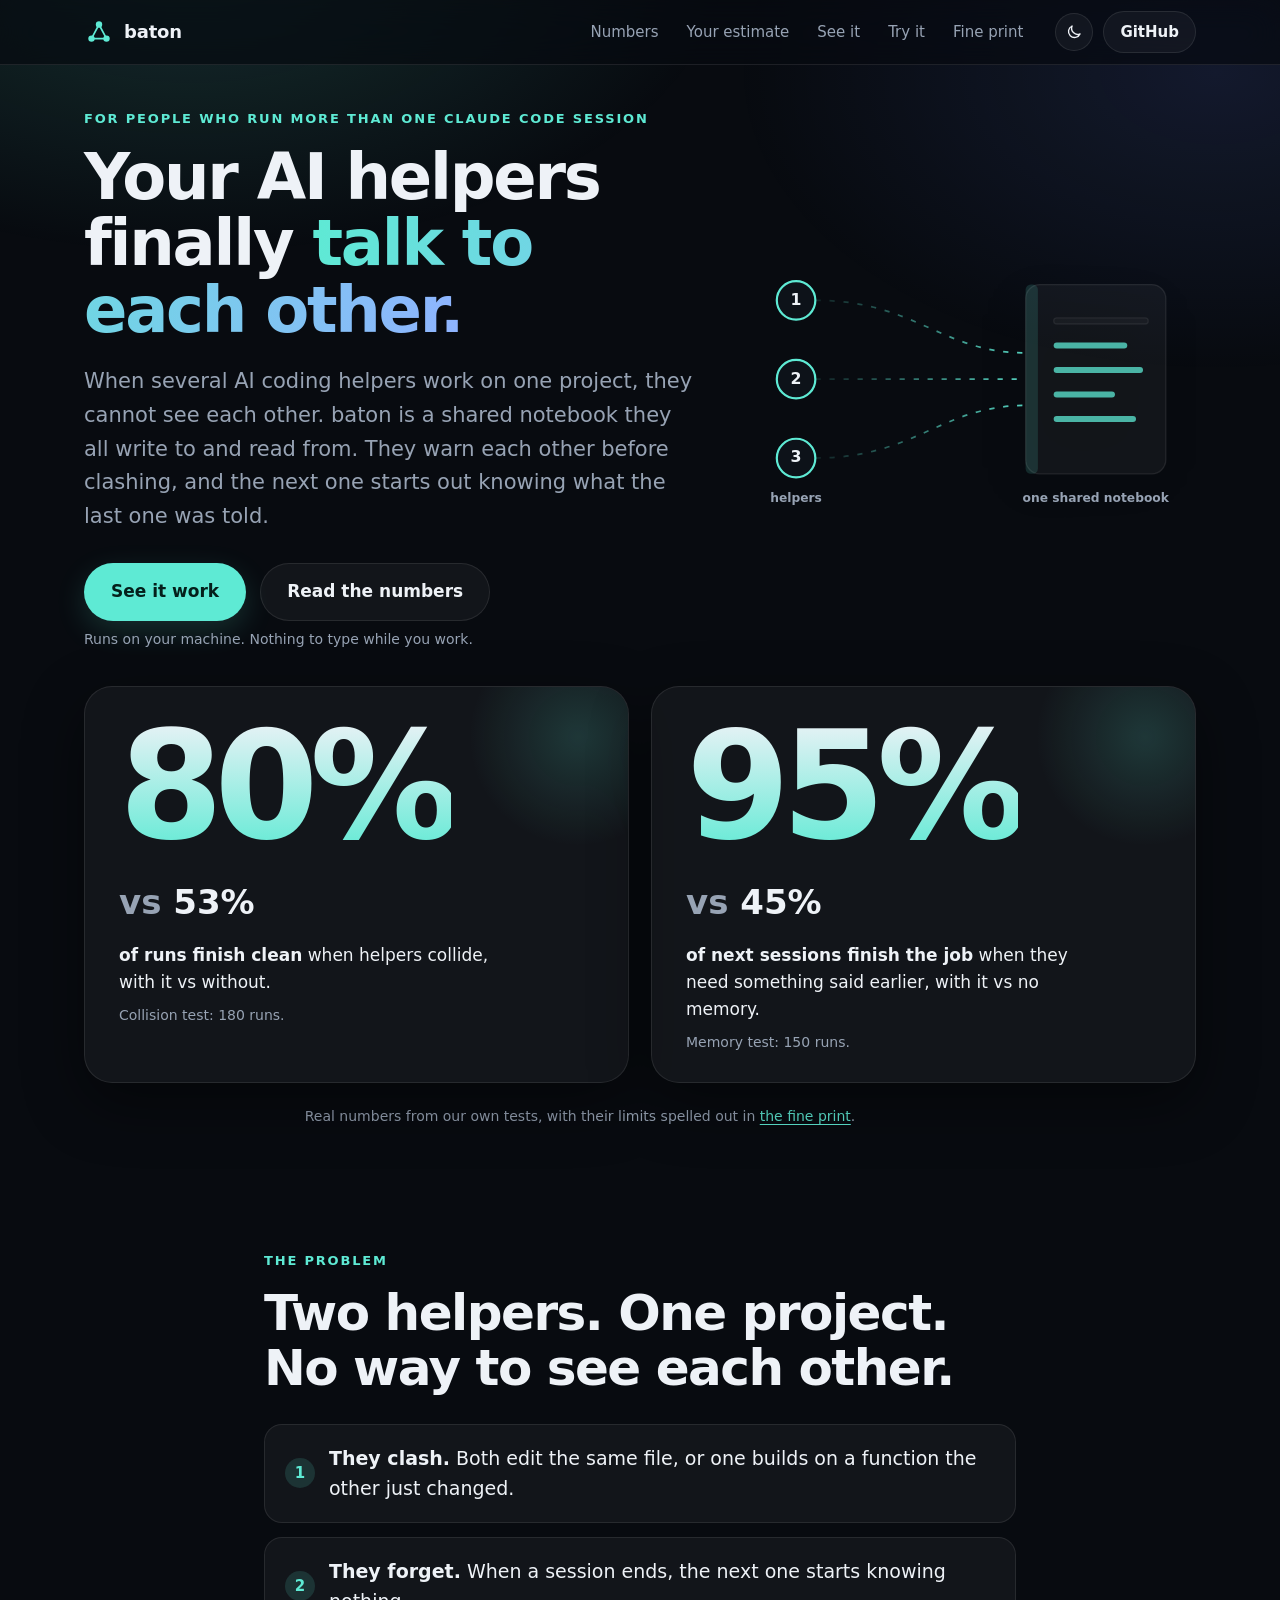
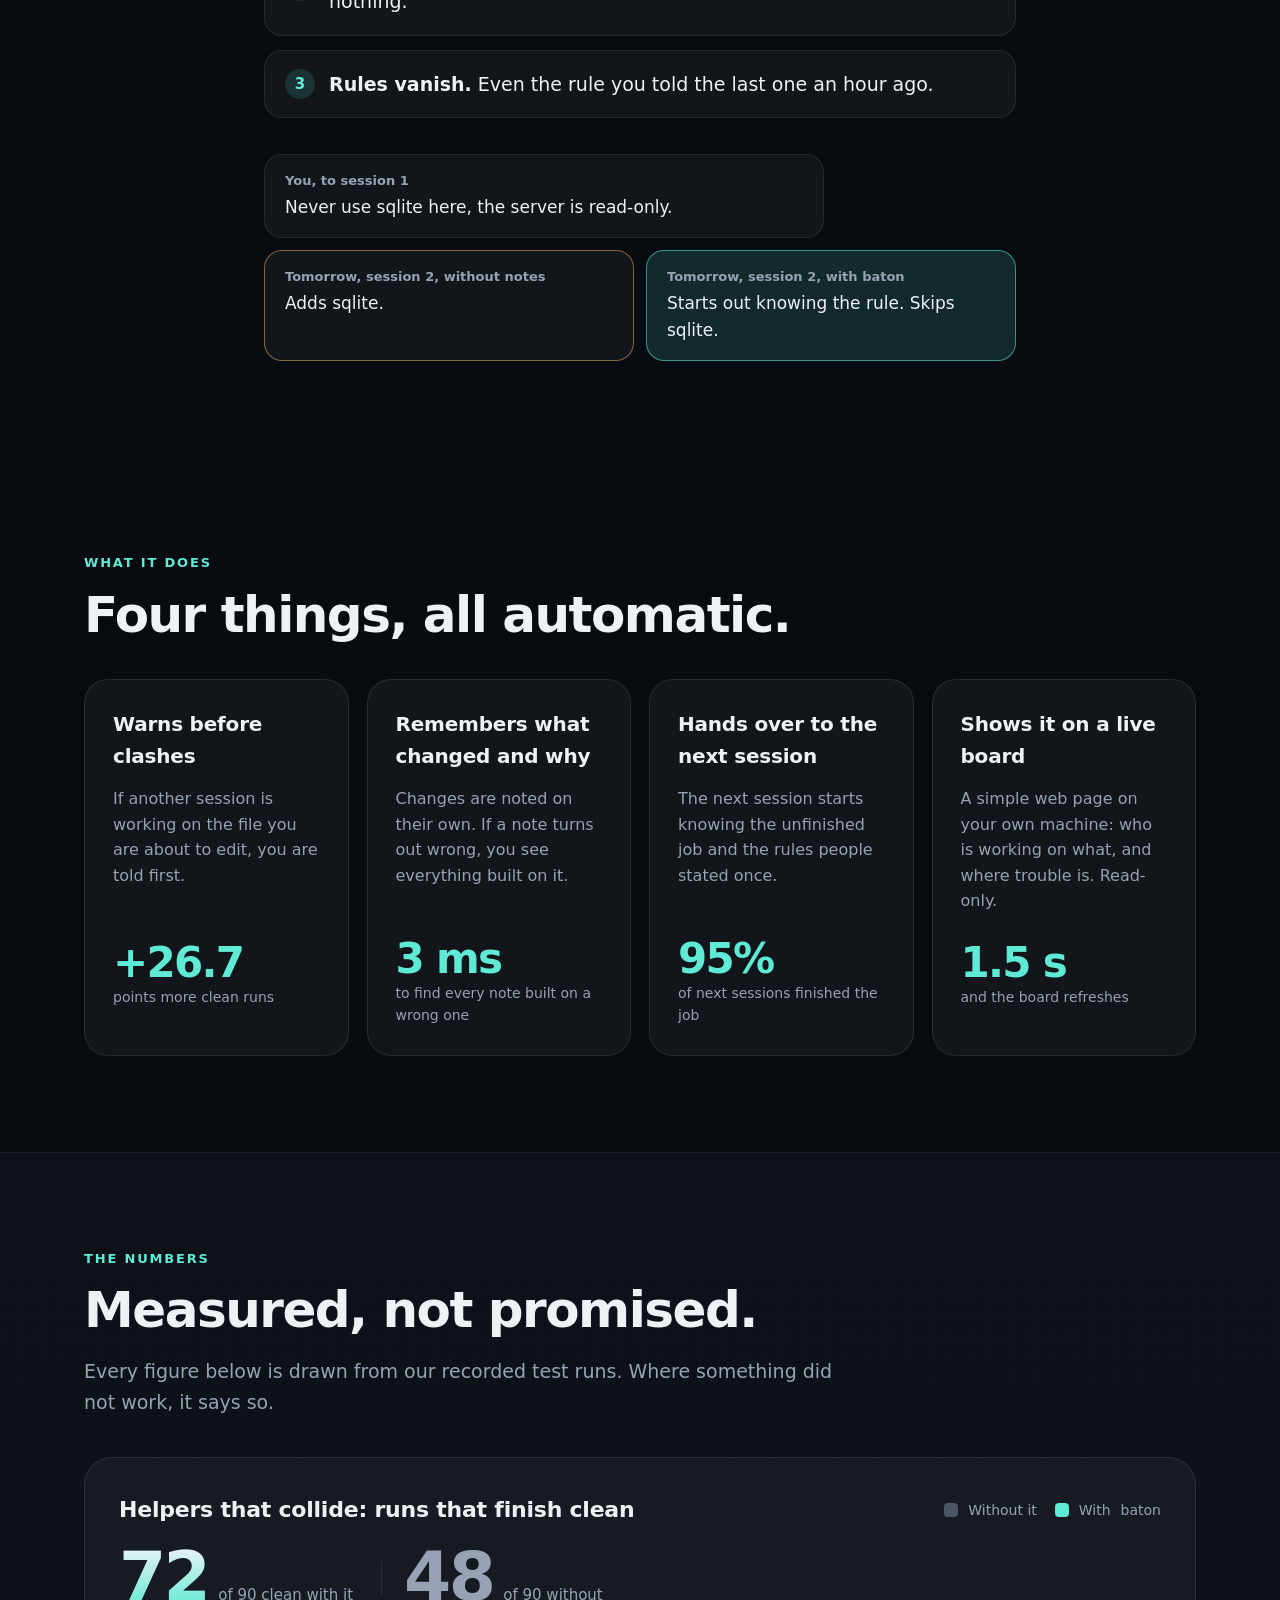
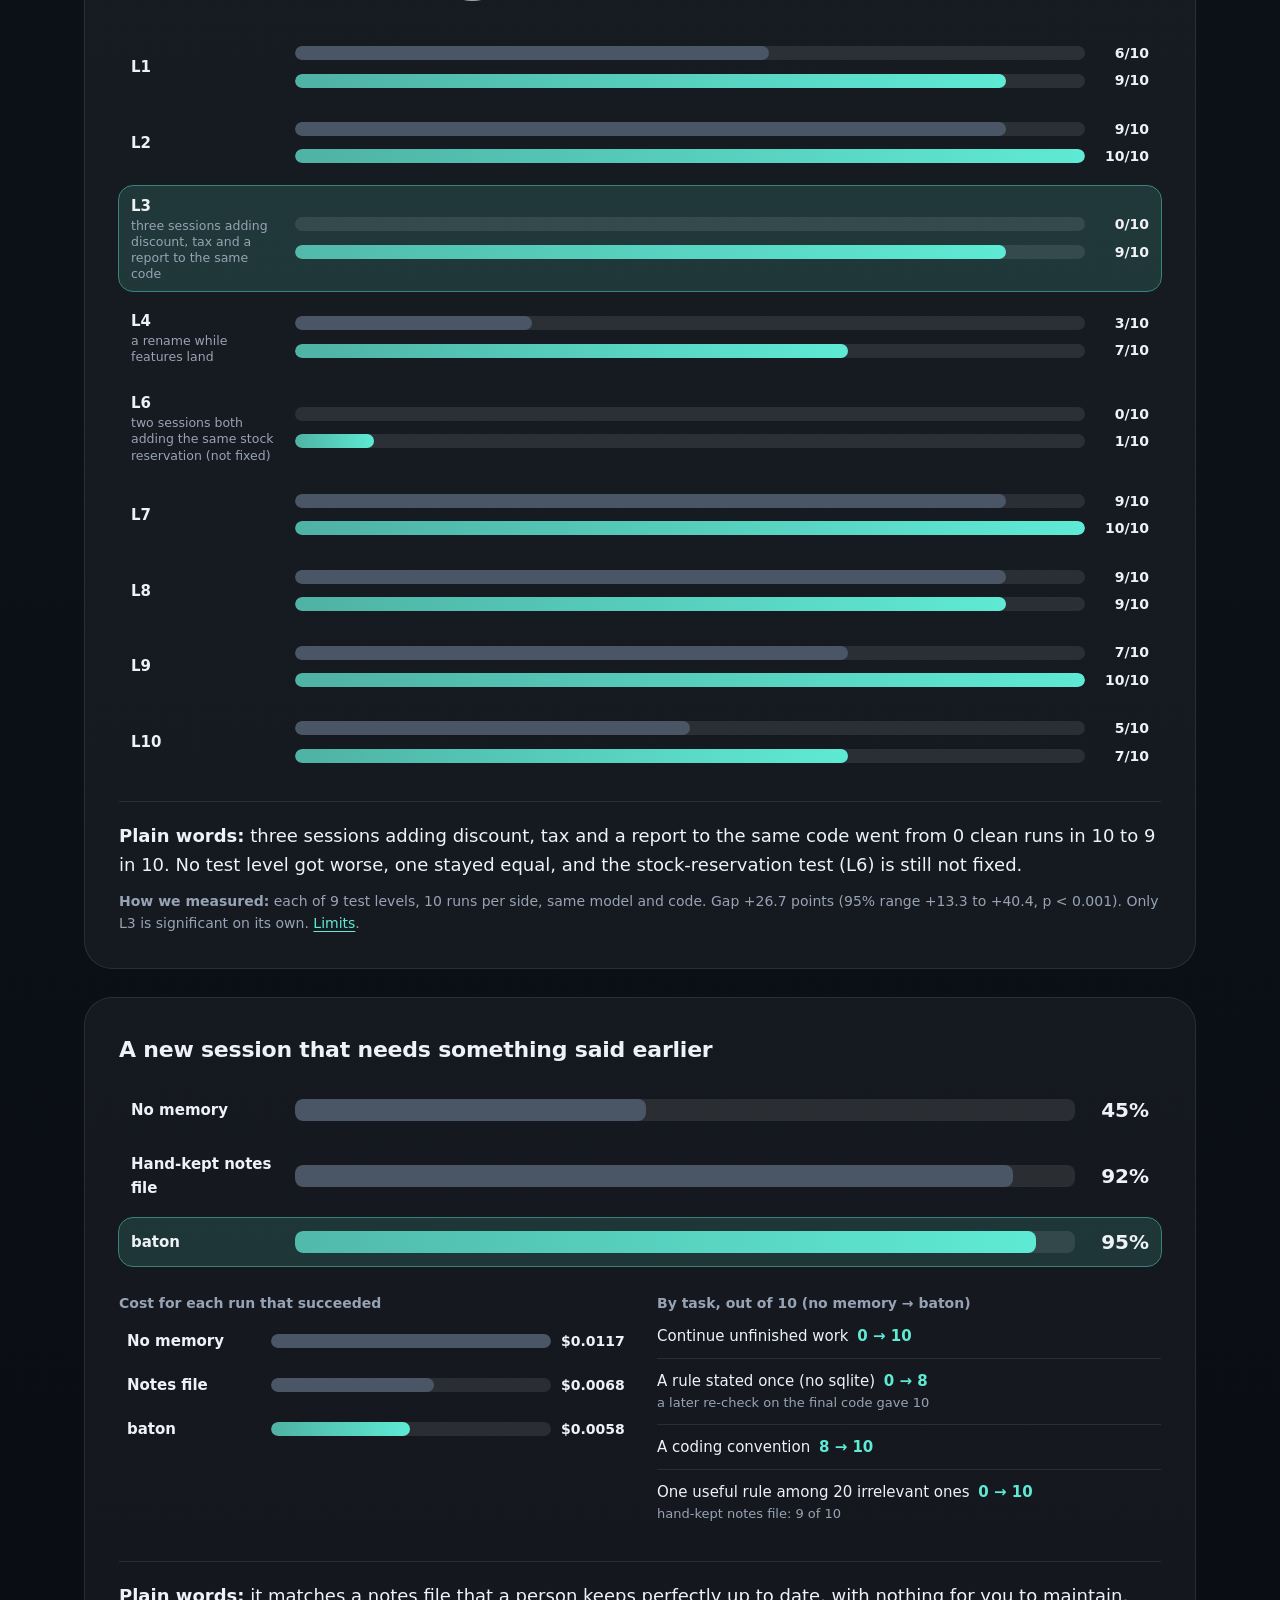
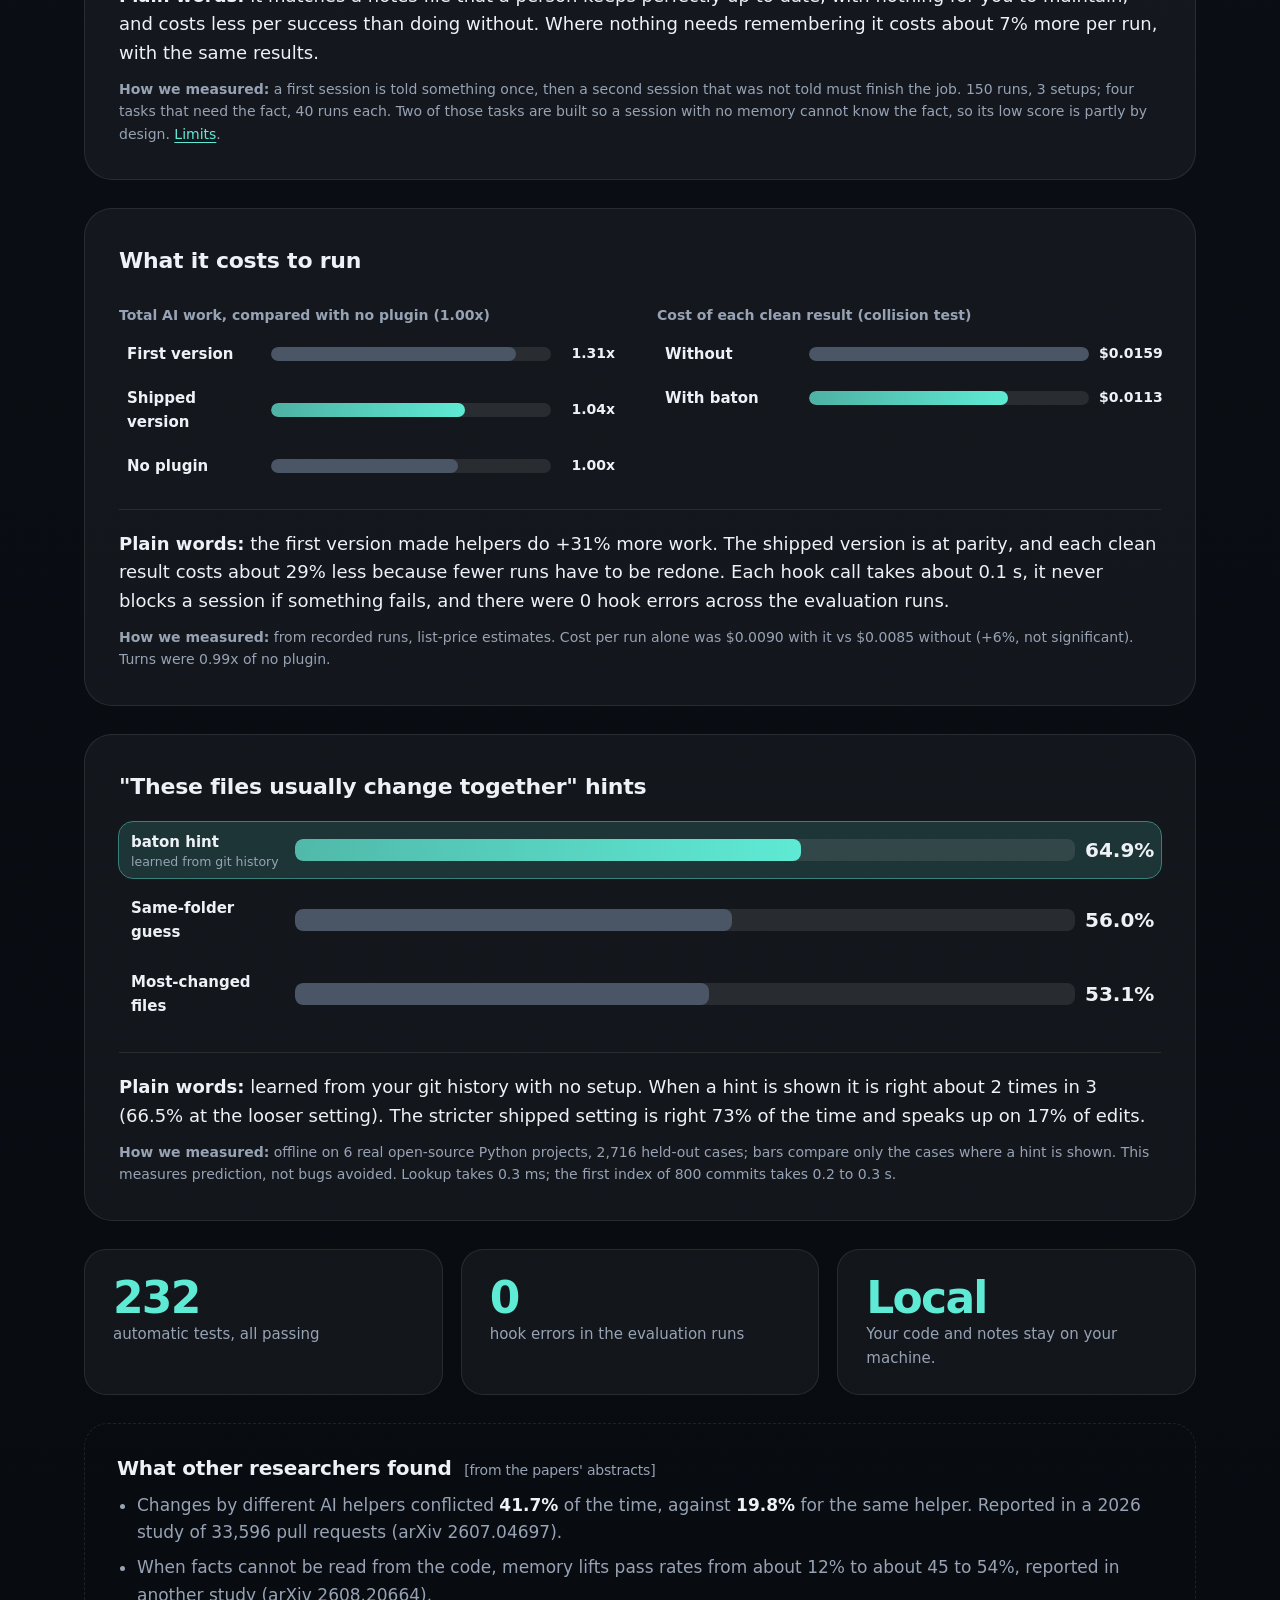
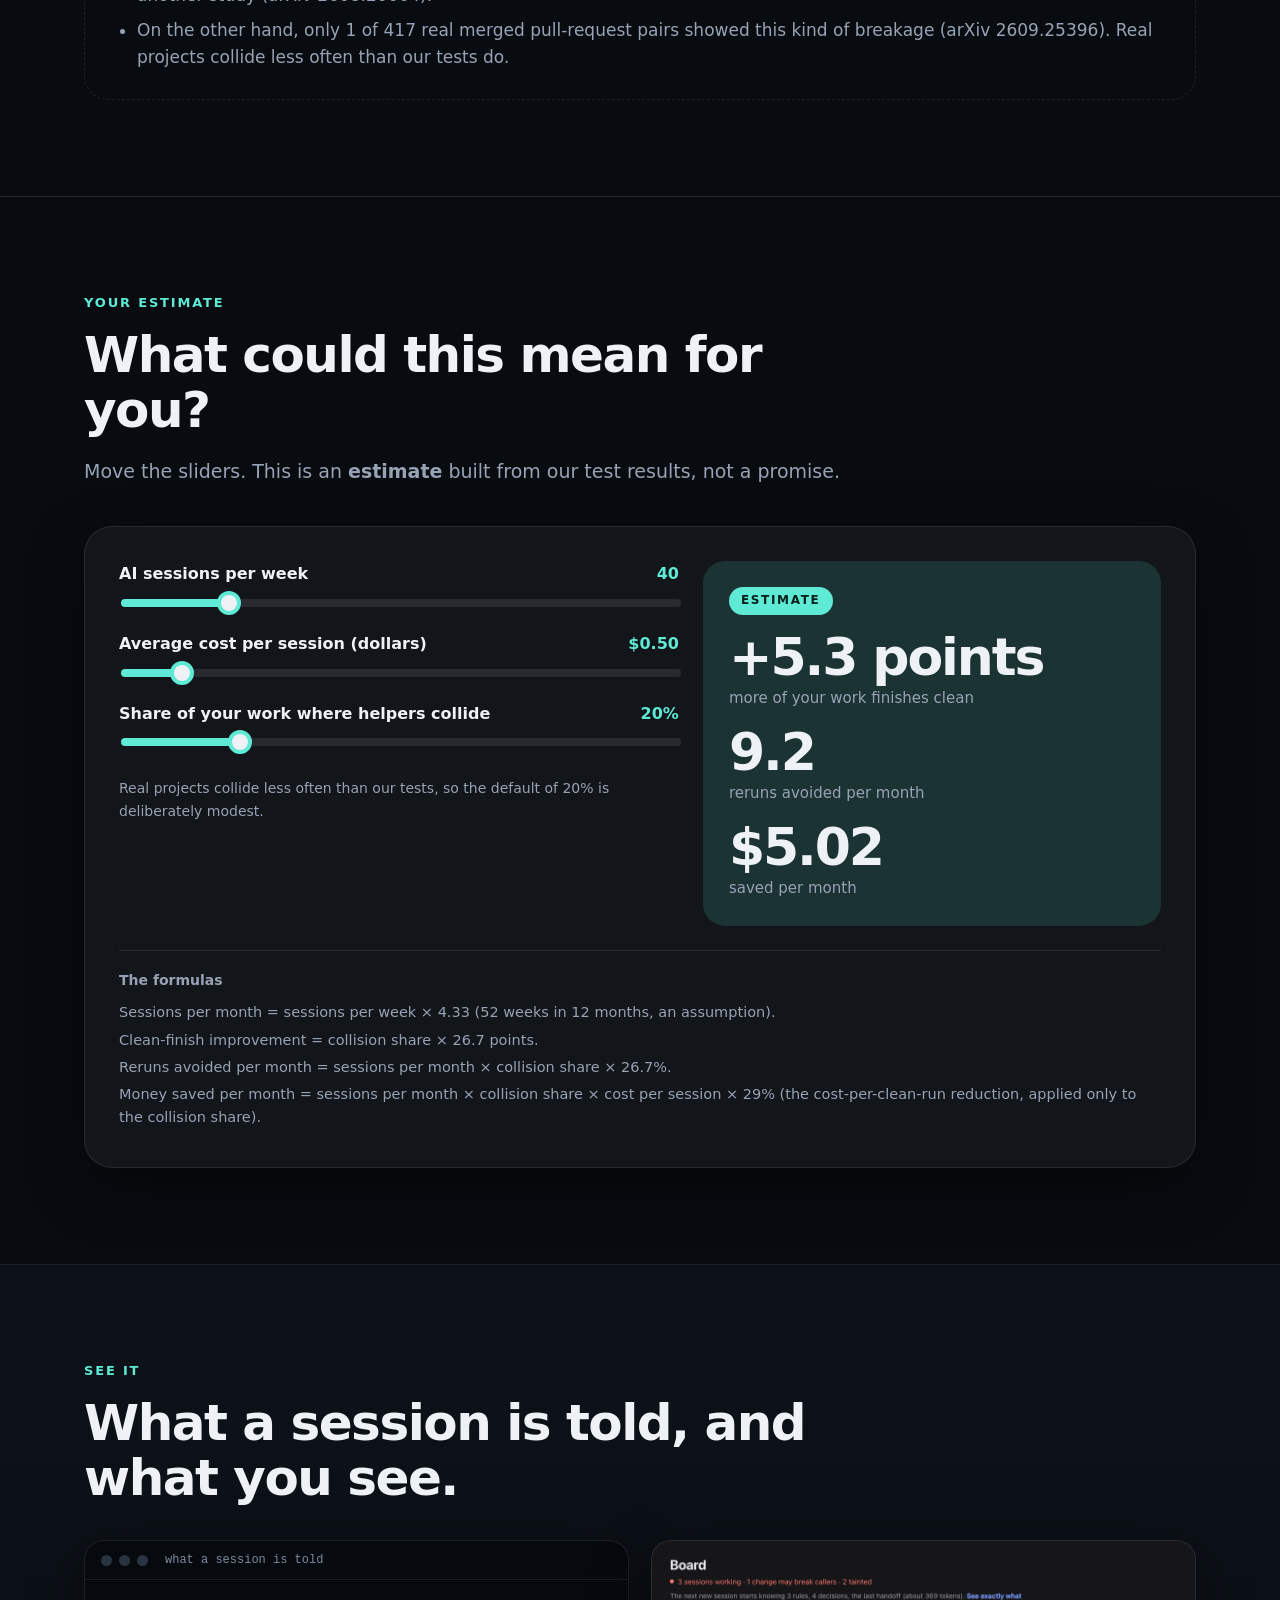
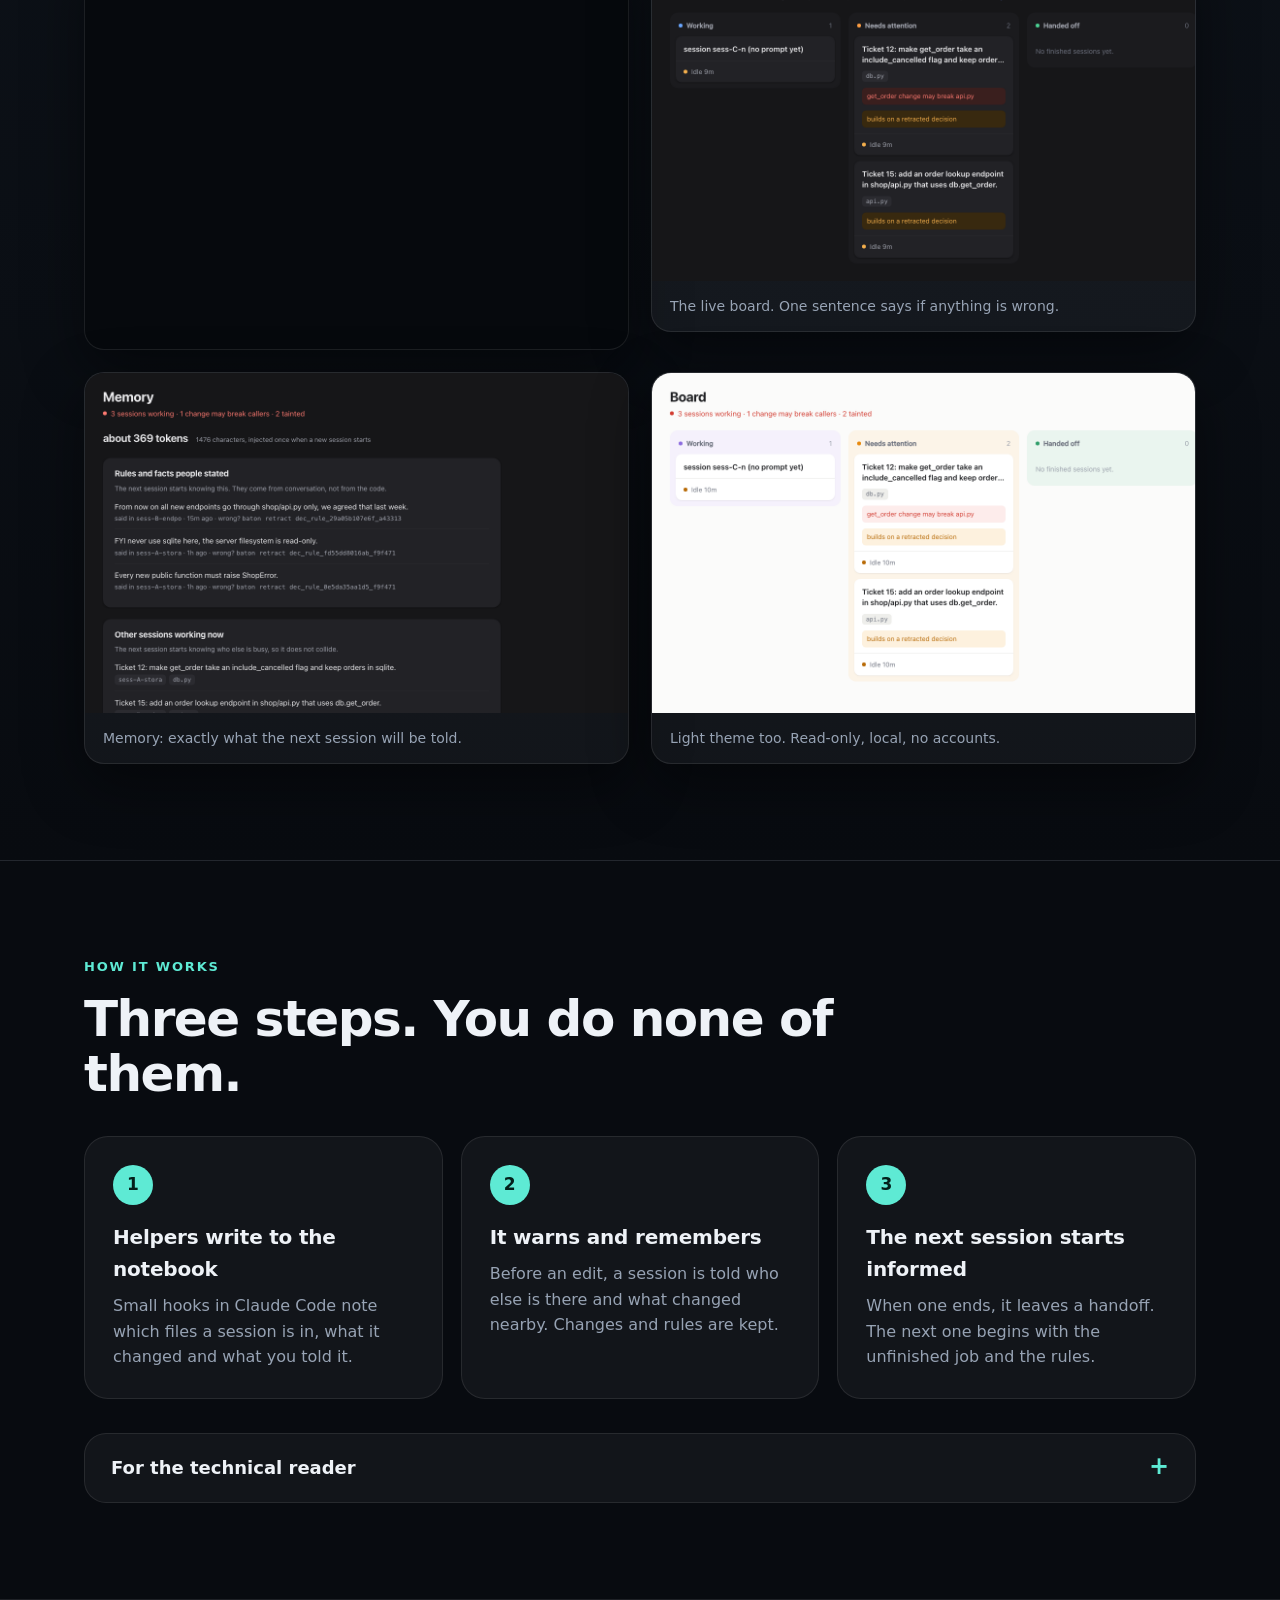
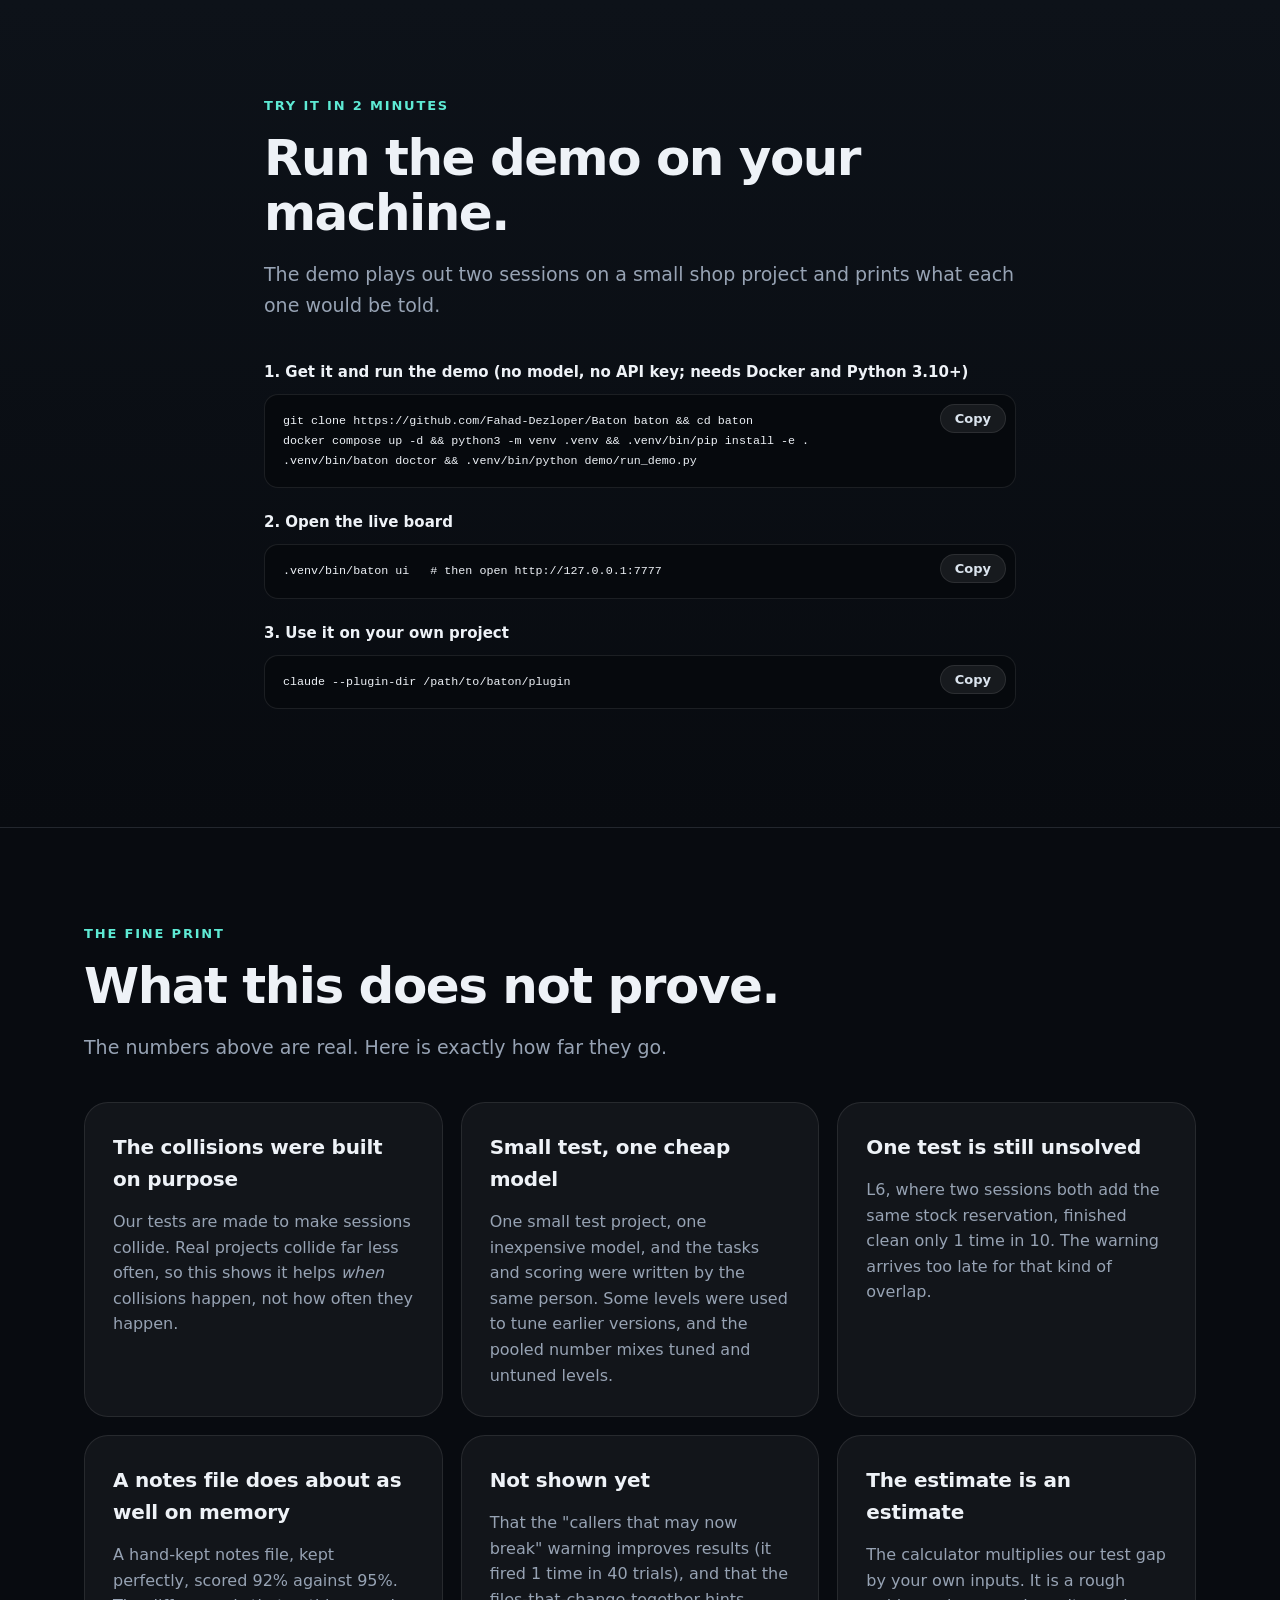
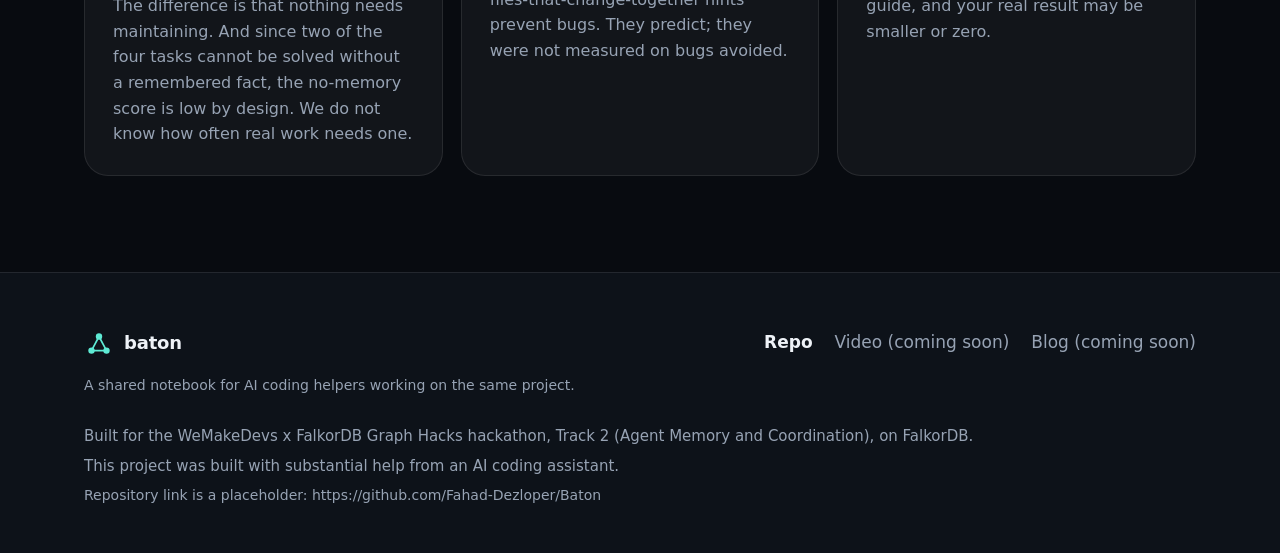
==== site/index.html @ 16648558 "Add static marketing site with fact-bound numbers and test" ====
<!doctype html>
<html lang="en" data-theme="dark">
<head>
<meta charset="utf-8">
<meta name="viewport" content="width=device-width, initial-scale=1">
<title>A shared notebook for AI coding helpers</title>
<meta name="description" content="A shared notebook for AI coding helpers working on the same project. They warn each other before clashing, remember what changed and why, and hand notes to the next session.">
<meta name="color-scheme" content="dark light">
<link rel="icon" href="data:image/svg+xml,%3Csvg xmlns='http://www.w3.org/2000/svg' viewBox='0 0 32 32'%3E%3Crect width='32' height='32' rx='8' fill='%230b0f14'/%3E%3Cpath d='M9 22 16 9l7 13M9 22h14' fill='none' stroke='%235eead4' stroke-width='2'/%3E%3Ccircle cx='9' cy='22' r='3' fill='%235eead4'/%3E%3Ccircle cx='16' cy='9' r='3' fill='%235eead4'/%3E%3Ccircle cx='23' cy='22' r='3' fill='%235eead4'/%3E%3C/svg%3E">
<link rel="stylesheet" href="style.css">
<script>try{var t=localStorage.getItem("theme");if(t)document.documentElement.setAttribute("data-theme",t)}catch(e){}</script>
</head>
<body>
<a class="skip" href="#main">Skip to content</a>

<svg width="0" height="0" style="position:absolute" aria-hidden="true">
  <symbol id="mark" viewBox="0 0 32 32">
    <path d="M8 23 16 8l8 15M8 23h16" fill="none" stroke="currentColor" stroke-width="1.8" stroke-linejoin="round"/>
    <circle cx="8" cy="23" r="3.4" fill="currentColor"/><circle cx="16" cy="8" r="3.4" fill="currentColor"/><circle cx="24" cy="23" r="3.4" fill="currentColor"/>
  </symbol>
</svg>

<header class="nav">
  <div class="wrap nav-in">
    <a class="brand" href="#top" aria-label="Home"><svg class="logo" aria-hidden="true"><use href="#mark"/></svg><span data-name></span></a>
    <nav aria-label="Main">
      <a href="#numbers">Numbers</a><a href="#estimate">Your estimate</a><a href="#see">See it</a><a href="#try">Try it</a><a href="#fine-print">Fine print</a>
    </nav>
    <div class="nav-r">
      <button class="icon-btn" id="theme" type="button" aria-label="Switch between dark and light">
        <svg viewBox="0 0 24 24" width="18" height="18" aria-hidden="true"><path d="M20 14.5A8 8 0 0 1 9.5 4 8 8 0 1 0 20 14.5Z" fill="none" stroke="currentColor" stroke-width="1.8" stroke-linejoin="round"/></svg>
      </button>
      <a class="btn small" data-repo href="#">Repo</a>
    </div>
  </div>
</header>

<main id="main">
<!-- 1. HERO -->
<section class="hero" id="top">
  <div class="wrap hero-grid">
    <div class="hero-copy">
      <p class="eyebrow">For people who run more than one Claude Code session</p>
      <h1>Your AI helpers finally <em>talk to each other.</em></h1>
      <p class="lead">When several AI coding helpers work on one project, they cannot see each other. <span data-name></span> is a shared notebook they all write to and read from. They warn each other before clashing, and the next one starts out knowing what the last one was told.</p>
      <div class="cta">
        <a class="btn primary" href="#see">See it work</a>
        <a class="btn ghost" href="#numbers">Read the numbers</a>
      </div>
      <p class="tiny">Runs on your machine. Nothing to type while you work.</p>
    </div>
    <figure class="hero-art" aria-label="Three helpers writing into one shared notebook">
      <svg viewBox="0 0 520 320" role="img" aria-label="Three dots, the helpers, each writing into one shared notebook">
        <defs>
          <linearGradient id="pg" gradientUnits="userSpaceOnUse" x1="86" y1="0" x2="326" y2="0"><stop offset="0" stop-color="var(--accent)" stop-opacity=".1"/><stop offset="1" stop-color="var(--accent)" stop-opacity=".9"/></linearGradient>
        </defs>
        <g class="flow" fill="none" stroke="url(#pg)" stroke-width="2">
          <path d="M86 70 C 200 70, 230 130, 326 130"/>
          <path d="M86 160 C 200 160, 240 160, 326 160"/>
          <path d="M86 250 C 200 250, 230 190, 326 190"/>
        </g>
        <g class="helper"><circle cx="64" cy="70" r="22"/><text x="64" y="75" text-anchor="middle">1</text></g>
        <g class="helper h2"><circle cx="64" cy="160" r="22"/><text x="64" y="165" text-anchor="middle">2</text></g>
        <g class="helper h3"><circle cx="64" cy="250" r="22"/><text x="64" y="255" text-anchor="middle">3</text></g>
        <g class="book">
          <rect x="326" y="52" width="160" height="216" rx="16"/>
          <rect x="326" y="52" width="14" height="216" rx="6" class="spine"/>
          <g class="ln"><rect x="358" y="90" width="108" height="7" rx="3.5"/><rect x="358" y="118" width="84" height="7" rx="3.5"/><rect x="358" y="146" width="102" height="7" rx="3.5"/><rect x="358" y="174" width="70" height="7" rx="3.5"/><rect x="358" y="202" width="94" height="7" rx="3.5"/></g>
        </g>
        <text class="cap" x="64" y="300" text-anchor="middle">helpers</text>
        <text class="cap" x="406" y="300" text-anchor="middle">one shared notebook</text>
      </svg>
    </figure>
  </div>

  <div class="wrap proof">
    <div class="proof-card">
      <div class="big-row"><span class="big" data-fact="collision.with_pct" data-fmt="num" data-suffix="%" data-count>80%</span><span class="vs">vs <b data-fact="collision.without_pct" data-fmt="num" data-suffix="%">53%</b></span></div>
      <p><strong>of runs finish clean</strong> when helpers collide, with it vs without.</p>
      <p class="tiny">Collision test: <span data-fact="collision.runs_total" data-fmt="num">180</span> runs.</p>
    </div>
    <div class="proof-card">
      <div class="big-row"><span class="big" data-fact="memory.tool_pct" data-fmt="num" data-suffix="%" data-count>95%</span><span class="vs">vs <b data-fact="memory.none_pct" data-fmt="num" data-suffix="%">45%</b></span></div>
      <p><strong>of next sessions finish the job</strong> when they need something said earlier, with it vs no memory.</p>
      <p class="tiny">Memory test: <span data-fact="memory.runs_total" data-fmt="num">150</span> runs.</p>
    </div>
  </div>
  <p class="wrap center tiny hero-note">Real numbers from our own tests, with their limits spelled out in <a href="#fine-print">the fine print</a>.</p>
</section>

<!-- 2. PROBLEM -->
<section class="sec" id="problem">
  <div class="wrap narrow">
    <p class="eyebrow">The problem</p>
    <h2>Two helpers. One project. No way to see each other.</h2>
    <ol class="lines">
      <li><b>They clash.</b> Both edit the same file, or one builds on a function the other just changed.</li>
      <li><b>They forget.</b> When a session ends, the next one starts knowing nothing.</li>
      <li><b>Rules vanish.</b> Even the rule you told the last one an hour ago.</li>
    </ol>
    <div class="chat reveal" aria-label="Small example">
      <div class="bubble you"><small>You, to session 1</small>Never use sqlite here, the server is read-only.</div>
      <div class="chat-split">
        <div class="bubble bad"><small>Tomorrow, session 2, without notes</small>Adds sqlite.</div>
        <div class="bubble good"><small>Tomorrow, session 2, with <span data-name></span></small>Starts out knowing the rule. Skips sqlite.</div>
      </div>
    </div>
  </div>
</section>

<!-- 3. WHAT IT DOES -->
<section class="sec" id="what">
  <div class="wrap">
    <p class="eyebrow">What it does</p>
    <h2>Four things, all automatic.</h2>
    <div class="cards">
      <article class="card reveal">
        <h3>Warns before clashes</h3>
        <p>If another session is working on the file you are about to edit, you are told first.</p>
        <div class="stat"><span class="n" data-fact="collision.gap_points" data-fmt="num" data-dec="1" data-prefix="+" data-count>+26.7</span><span>points more clean runs</span></div>
      </article>
      <article class="card reveal d1">
        <h3>Remembers what changed and why</h3>
        <p>Changes are noted on their own. If a note turns out wrong, you see everything built on it.</p>
        <div class="stat"><span class="n"><span data-fact="retract.ms" data-fmt="num" data-count>3</span> ms</span><span>to find every note built on a wrong one</span></div>
      </article>
      <article class="card reveal d2">
        <h3>Hands over to the next session</h3>
        <p>The next session starts knowing the unfinished job and the rules people stated once.</p>
        <div class="stat"><span class="n" data-fact="memory.tool_pct" data-fmt="num" data-suffix="%" data-count>95%</span><span>of next sessions finished the job</span></div>
      </article>
      <article class="card reveal d3">
        <h3>Shows it on a live board</h3>
        <p>A simple web page on your own machine: who is working on what, and where trouble is. Read-only.</p>
        <div class="stat"><span class="n"><span data-fact="cost.board_poll_seconds" data-fmt="num" data-dec="1" data-count>1.5</span> s</span><span>and the board refreshes</span></div>
      </article>
    </div>
  </div>
</section>

<!-- 4. NUMBERS -->
<section class="sec alt" id="numbers">
  <div class="wrap">
    <p class="eyebrow">The numbers</p>
    <h2>Measured, not promised.</h2>
    <p class="sub">Every figure below is drawn from our recorded test runs. Where something did not work, it says so.</p>

    <!-- a -->
    <figure class="chart reveal" id="chart-levels">
      <div class="chart-head">
        <h3>Helpers that collide: runs that finish clean</h3>
        <div class="legend"><span class="k without"></span>Without it <span class="k with"></span>With <span data-name></span></div>
      </div>
      <div class="hbig"><span class="big sm" data-fact="collision.with_clean" data-fmt="num" data-count>72</span><span class="of">of <span data-fact="collision.runs_per_side" data-fmt="num">90</span> clean with it</span><span class="sep"></span><span class="big sm mute" data-fact="collision.without_clean" data-fmt="num" data-count>48</span><span class="of">of <span data-fact="collision.runs_per_side" data-fmt="num">90</span> without</span></div>
      <div class="rows" data-chart="levels" role="img" aria-label="Clean runs out of ten, per test level, without and with the notebook"></div>
      <figcaption>
        <p class="take"><b>Plain words:</b> three sessions adding discount, tax and a report to the same code went from <span data-fact="collision.levels.2.without" data-fmt="num">0</span> clean runs in <span data-fact="collision.runs_per_level_side" data-fmt="num">10</span> to <span data-fact="collision.levels.2.with" data-fmt="num">9</span> in <span data-fact="collision.runs_per_level_side" data-fmt="num">10</span>. No test level got worse, one stayed equal, and the stock-reservation test (L6) is still not fixed.</p>
        <p class="foot"><b>How we measured:</b> each of <span data-fact="collision.levels_count" data-fmt="num">9</span> test levels, <span data-fact="collision.runs_per_level_side" data-fmt="num">10</span> runs per side, same model and code. Gap <span data-fact="collision.gap_points" data-fmt="num" data-dec="1" data-prefix="+">+26.7</span> points (<span data-fact="collision.ci_level" data-fmt="num" data-suffix="%">95%</span> range <span data-fact="collision.ci_low" data-fmt="num" data-dec="1" data-prefix="+">+13.3</span> to <span data-fact="collision.ci_high" data-fmt="num" data-dec="1" data-prefix="+">+40.4</span>, p &lt; <span data-fact="collision.p_below" data-fmt="num" data-dec="3">0.001</span>). Only L3 is significant on its own. <a href="#fine-print">Limits</a>.</p>
      </figcaption>
    </figure>

    <!-- b -->
    <figure class="chart reveal" id="chart-memory">
      <div class="chart-head"><h3>A new session that needs something said earlier</h3></div>
      <div class="rows" data-chart="memory" role="img" aria-label="Share of second sessions that finished the job, for no memory, a hand-kept notes file and the notebook"></div>
      <div class="mini-grid">
        <div>
          <h4>Cost for each run that succeeded</h4>
          <div class="rows slim" data-chart="memory-cost"></div>
        </div>
        <div>
          <h4>By task, out of <span data-fact="memory.task_runs" data-fmt="num">10</span> (no memory &rarr; <span data-name></span>)</h4>
          <ul class="ticks">
            <li>Continue unfinished work <b><span data-fact="memory.task_continue.none" data-fmt="num">0</span> &rarr; <span data-fact="memory.task_continue.tool" data-fmt="num">10</span></b></li>
            <li>A rule stated once (no sqlite) <b><span data-fact="memory.task_rule.none" data-fmt="num">0</span> &rarr; <span data-fact="memory.task_rule.tool" data-fmt="num">8</span></b> <small>a later re-check on the final code gave <span data-fact="memory.task_rule.recheck" data-fmt="num">10</span></small></li>
            <li>A coding convention <b><span data-fact="memory.task_convention.none" data-fmt="num">8</span> &rarr; <span data-fact="memory.task_convention.tool" data-fmt="num">10</span></b></li>
            <li>One useful rule among <span data-fact="memory.r6.irrelevant_rules" data-fmt="num">20</span> irrelevant ones <b><span data-fact="memory.r6.none" data-fmt="num">0</span> &rarr; <span data-fact="memory.r6.tool" data-fmt="num">10</span></b> <small>hand-kept notes file: <span data-fact="memory.r6.notes" data-fmt="num">9</span> of <span data-fact="memory.r6.runs" data-fmt="num">10</span></small></li>
          </ul>
        </div>
      </div>
      <figcaption>
        <p class="take"><b>Plain words:</b> it matches a notes file that a person keeps perfectly up to date, with nothing for you to maintain, and costs less per success than doing without. Where nothing needs remembering it costs about <span data-fact="memory.irrelevant_cost_pct" data-fmt="num" data-suffix="%">7%</span> more per run, with the same results.</p>
        <p class="foot"><b>How we measured:</b> a first session is told something once, then a second session that was not told must finish the job. <span data-fact="memory.runs_total" data-fmt="num">150</span> runs, <span data-fact="memory.setups" data-fmt="num">3</span> setups; four tasks that need the fact, <span data-fact="memory.pooled_runs_each" data-fmt="num">40</span> runs each. Two of those tasks are built so a session with no memory cannot know the fact, so its low score is partly by design. <a href="#fine-print">Limits</a>.</p>
      </figcaption>
    </figure>

    <!-- c -->
    <figure class="chart reveal" id="chart-cost">
      <div class="chart-head"><h3>What it costs to run</h3></div>
      <div class="mini-grid">
        <div>
          <h4>Total AI work, compared with no plugin (<span data-fact="cost.base_ratio" data-fmt="num" data-dec="2" data-suffix="x">1.00x</span>)</h4>
          <div class="rows slim" data-chart="cost-ratio"></div>
        </div>
        <div>
          <h4>Cost of each clean result (collision test)</h4>
          <div class="rows slim" data-chart="cost-clean"></div>
        </div>
      </div>
      <figcaption>
        <p class="take"><b>Plain words:</b> the first version made helpers do <span data-fact="cost.first_version_pct" data-fmt="num" data-suffix="%" data-prefix="+">+31%</span> more work. The shipped version is at parity, and each clean result costs about <span data-fact="collision.cost_clean_drop_pct" data-fmt="num" data-suffix="%">29%</span> less because fewer runs have to be redone. Each hook call takes about <span data-fact="cost.hook_seconds" data-fmt="num" data-dec="1">0.1</span> s, it never blocks a session if something fails, and there were <span data-fact="cost.hook_errors" data-fmt="num">0</span> hook errors across the evaluation runs.</p>
        <p class="foot"><b>How we measured:</b> from recorded runs, list-price estimates. Cost per run alone was <span data-fact="collision.cost_run_with" data-fmt="usd" data-dec="4">$0.0090</span> with it vs <span data-fact="collision.cost_run_without" data-fmt="usd" data-dec="4">$0.0085</span> without (<span data-fact="collision.cost_run_diff_pct" data-fmt="num" data-prefix="+" data-suffix="%">+6%</span>, not significant). Turns were <span data-fact="cost.turns_ratio" data-fmt="num" data-dec="2" data-suffix="x">0.99x</span> of no plugin.</p>
      </figcaption>
    </figure>

    <!-- d -->
    <figure class="chart reveal" id="chart-together">
      <div class="chart-head"><h3>"These files usually change together" hints</h3></div>
      <div class="rows" data-chart="cochange" role="img" aria-label="How often the first-listed guess was right: notebook hint, same-folder guess, most-changed files"></div>
      <figcaption>
        <p class="take"><b>Plain words:</b> learned from your git history with no setup. When a hint is shown it is right about 2 times in 3 (<span data-fact="cochange.hit_pct" data-fmt="num" data-dec="1" data-suffix="%">66.5%</span> at the looser setting). The stricter shipped setting is right <span data-fact="cochange.strict_right_pct" data-fmt="num" data-suffix="%">73%</span> of the time and speaks up on <span data-fact="cochange.strict_shown_pct" data-fmt="num" data-suffix="%">17%</span> of edits.</p>
        <p class="foot"><b>How we measured:</b> offline on <span data-fact="cochange.projects" data-fmt="num">6</span> real open-source Python projects, <span data-fact="cochange.cases" data-fmt="num">2,716</span> held-out cases; bars compare only the cases where a hint is shown. This measures prediction, not bugs avoided. Lookup takes <span data-fact="cochange.query_ms" data-fmt="num" data-dec="1">0.3</span> ms; the first index of <span data-fact="cochange.index_commits" data-fmt="num">800</span> commits takes <span data-fact="cochange.index_s_low" data-fmt="num" data-dec="1">0.2</span> to <span data-fact="cochange.index_s_high" data-fmt="num" data-dec="1">0.3</span> s.</p>
      </figcaption>
    </figure>

    <div class="chips reveal">
      <div class="chip"><span class="n"><span data-fact="tests.count" data-fmt="num" data-count>232</span></span><span>automatic tests, all passing</span></div>
      <div class="chip"><span class="n"><span data-fact="cost.hook_errors" data-fmt="num">0</span></span><span>hook errors in the evaluation runs</span></div>
      <div class="chip"><span class="n">Local</span><span>Your code and notes stay on your machine.</span></div>
    </div>

    <div class="outside reveal">
      <h3>What other researchers found <small>[from the papers' abstracts]</small></h3>
      <ul>
        <li>Changes by different AI helpers conflicted <b data-fact="research.conflict_other_pct" data-fmt="num" data-dec="1" data-suffix="%">41.7%</b> of the time, against <b data-fact="research.conflict_same_pct" data-fmt="num" data-dec="1" data-suffix="%">19.8%</b> for the same helper. Reported in a <span data-fact="research.year" data-fmt="plain">2026</span> study of <span data-fact="research.prs" data-fmt="num">33,596</span> pull requests (arXiv <span data-fact="research.arxiv_conflict" data-fmt="plain">2607.04697</span>).</li>
        <li>When facts cannot be read from the code, memory lifts pass rates from about <span data-fact="research.memory_from_pct" data-fmt="num" data-suffix="%">12%</span> to about <span data-fact="research.memory_to_low_pct" data-fmt="num">45</span> to <span data-fact="research.memory_to_high_pct" data-fmt="num" data-suffix="%">54%</span>, reported in another study (arXiv <span data-fact="research.arxiv_memory" data-fmt="plain">2608.20664</span>).</li>
        <li>On the other hand, only <span data-fact="research.real_pairs_broken" data-fmt="num">1</span> of <span data-fact="research.real_pairs" data-fmt="num">417</span> real merged pull-request pairs showed this kind of breakage (arXiv <span data-fact="research.arxiv_real" data-fmt="plain">2609.25396</span>). Real projects collide less often than our tests do.</li>
      </ul>
    </div>
  </div>
</section>

<!-- 5. CALCULATOR -->
<section class="sec" id="estimate">
  <div class="wrap">
    <p class="eyebrow">Your estimate</p>
    <h2>What could this mean for you?</h2>
    <p class="sub">Move the sliders. This is an <b>estimate</b> built from our test results, not a promise.</p>
    <div class="calc reveal">
      <div class="calc-in">
        <label>AI sessions per week <output id="o-sess"></output>
          <input id="i-sess" type="range" min="5" max="200" step="5"></label>
        <label>Average cost per session (dollars) <output id="o-cost"></output>
          <input id="i-cost" type="range" min="0.05" max="5" step="0.05"></label>
        <label>Share of your work where helpers collide <output id="o-share"></output>
          <input id="i-share" type="range" min="0" max="100" step="5"></label>
        <p class="tiny">Real projects collide less often than our tests, so the default of <span data-fact="calc.default_share_pct" data-fmt="num" data-suffix="%">20%</span> is deliberately modest.</p>
      </div>
      <div class="calc-out" aria-live="polite">
        <span class="badge">ESTIMATE</span>
        <div class="res"><span class="n" id="r-points">-</span><span>more of your work finishes clean</span></div>
        <div class="res"><span class="n" id="r-reruns">-</span><span>reruns avoided per month</span></div>
        <div class="res"><span class="n" id="r-money">-</span><span>saved per month</span></div>
      </div>
      <div class="formula">
        <h4>The formulas</h4>
        <p>Sessions per month = sessions per week &times; <span data-fact="calc.weeks_per_month" data-fmt="num" data-dec="2">4.33</span> (<span data-fact="calc.weeks_per_year" data-fmt="num">52</span> weeks in <span data-fact="calc.months_per_year" data-fmt="num">12</span> months, an assumption).</p>
        <p>Clean-finish improvement = collision share &times; <span data-fact="collision.gap_points" data-fmt="num" data-dec="1">26.7</span> points.</p>
        <p>Reruns avoided per month = sessions per month &times; collision share &times; <span data-fact="collision.gap_points" data-fmt="num" data-dec="1">26.7</span>%.</p>
        <p>Money saved per month = sessions per month &times; collision share &times; cost per session &times; <span data-fact="collision.cost_clean_drop_pct" data-fmt="num" data-suffix="%">29%</span> (the cost-per-clean-run reduction, applied only to the collision share).</p>
      </div>
    </div>
  </div>
</section>

<!-- 6. SEE IT -->
<section class="sec alt" id="see">
  <div class="wrap">
    <p class="eyebrow">See it</p>
    <h2>What a session is told, and what you see.</h2>
    <div class="see-grid">
      <div class="term reveal" role="img" aria-label="Looping example of the messages a session receives">
        <div class="term-bar"><i></i><i></i><i></i><span>what a session is told</span></div>
        <div class="term-body">
          <p class="t t1"><b>[<span data-name></span>] Possible collision on shop/db.py:</b> another live session is working in it now (Ticket <span data-fact="example.ticket" data-fmt="num">12</span>: make get_order take an include_cancelled flag).</p>
          <p class="t t2"><b>[<span data-name></span>] Rules stated earlier that look relevant:</b> FYI never use sqlite here, the server filesystem is read-only.</p>
          <p class="t t3"><b>[<span data-name></span>] You changed how shop/db.py is called</b> (get_order: new required parameter). <em>Callers elsewhere that may now break:</em> shop/api.py (another session is working in it now). Update them or keep the old call shape working.</p>
          <p class="t t4">Files that usually change with shop/db.py: tests/test_db.py (<span data-fact="example.commits_a" data-fmt="num">9</span> of <span data-fact="example.commits_total" data-fmt="num">11</span> commits), shop/api.py (<span data-fact="example.commits_b" data-fmt="num">7</span> of <span data-fact="example.commits_total" data-fmt="num">11</span> commits).</p>
        </div>
      </div>
      <figure class="shot reveal d1"><div class="crop"><img loading="lazy" src="assets/ui-board-dark.png" alt="The live board: working sessions, sessions that need attention, and finished sessions" width="1400" height="700"></div><figcaption>The live board. One sentence says if anything is wrong.</figcaption></figure>
      <figure class="shot reveal"><div class="crop"><img loading="lazy" src="assets/ui-memory-dark.png" alt="The memory view: rules people stated, other sessions, recent decisions and the latest handoff" width="1400" height="1500"></div><figcaption>Memory: exactly what the next session will be told.</figcaption></figure>
      <figure class="shot reveal d1"><div class="crop"><img loading="lazy" src="assets/ui-board-light.png" alt="The live board in the light theme" width="1400" height="700"></div><figcaption>Light theme too. Read-only, local, no accounts.</figcaption></figure>
    </div>
  </div>
</section>

<!-- 7. HOW -->
<section class="sec" id="how">
  <div class="wrap">
    <p class="eyebrow">How it works</p>
    <h2>Three steps. You do none of them.</h2>
    <div class="steps">
      <div class="step reveal"><span class="num">1</span><h3>Helpers write to the notebook</h3><p>Small hooks in Claude Code note which files a session is in, what it changed and what you told it.</p></div>
      <div class="step reveal d1"><span class="num">2</span><h3>It warns and remembers</h3><p>Before an edit, a session is told who else is there and what changed nearby. Changes and rules are kept.</p></div>
      <div class="step reveal d2"><span class="num">3</span><h3>The next session starts informed</h3><p>When one ends, it leaves a handoff. The next one begins with the unfinished job and the rules.</p></div>
    </div>

    <details class="tech reveal">
      <summary>For the technical reader</summary>
      <div class="tech-in">
        <h3>Why a graph (FalkorDB)</h3>
        <p>Without the graph there is nothing to ask. The product answers questions like:</p>
        <ul>
          <li>Who holds a live lease on the file I am about to edit?</li>
          <li>What was this note based on, and what breaks if it is wrong?</li>
          <li>Which functions call the one I just changed, and who is working in those files?</li>
          <li>Which files usually change together?</li>
        </ul>
        <svg class="dm" viewBox="0 0 780 300" role="img" aria-label="Data model: sessions, tasks, decisions, findings, files and symbols connected by relationships">
          <defs><marker id="ah" viewBox="0 0 10 10" refX="9" refY="5" markerWidth="7" markerHeight="7" orient="auto-start-reverse"><path d="M0 0 10 5 0 10z" fill="currentColor"/></marker></defs>
          <g class="edges" marker-end="url(#ah)">
            <path d="M120 50 L248 50"/><path d="M340 50 L468 50"/><path d="M295 70 L295 128"/><path d="M295 228 L295 172"/>
            <path d="M120 250 L248 250"/><path d="M340 150 L468 150"/><path d="M590 150 L678 150"/><path d="M720 172 L720 228"/>
          </g>
          <g class="nodes">
            <g><rect x="40" y="30" width="80" height="40" rx="10"/><text x="80" y="55">Actor</text></g>
            <g><rect x="250" y="30" width="90" height="40" rx="10"/><text x="295" y="55">Decision</text></g>
            <g><rect x="470" y="30" width="90" height="40" rx="10"/><text x="515" y="55">Finding</text></g>
            <g><rect x="250" y="130" width="90" height="40" rx="10"/><text x="295" y="155">Artifact</text></g>
            <g><rect x="470" y="130" width="120" height="40" rx="10"/><text x="530" y="155">Artifact</text></g>
            <g><rect x="680" y="130" width="80" height="40" rx="10"/><text x="720" y="155">Symbol</text></g>
            <g><rect x="680" y="230" width="80" height="40" rx="10"/><text x="720" y="255">Symbol</text></g>
            <g><rect x="250" y="230" width="90" height="40" rx="10"/><text x="295" y="255">Task</text></g>
            <g><rect x="40" y="230" width="80" height="40" rx="10"/><text x="80" y="255">Handoff</text></g>
          </g>
          <g class="lbl"><text x="184" y="42">DECIDED</text><text x="404" y="42">BASED_ON</text><text x="326" y="104">ABOUT</text><text x="330" y="206">TOUCHES</text><text x="184" y="242">INCLUDES</text><text x="404" y="142">CO_CHANGED</text><text x="634" y="142">DEFINES</text><text x="745" y="204">CALLS</text></g>
        </svg>
        <p class="tiny">Simplified. Full diagram, every property and the measured latencies are in <code>docs/FALKORDB-DEEP-DIVE.md</code>. Query times, tiny graph, one machine: files-that-change-together lookup <span data-fact="cochange.query_ms" data-fmt="num" data-dec="1">0.3</span> ms; retraction blast radius about <span data-fact="retract.ms" data-fmt="num">3</span> ms.</p>
        <h4>Who is working in the file I am about to edit?</h4>
<pre>MATCH (t:Task {status: 'claimed'})-[:TOUCHES]-&gt;(a:Artifact)
WHERE a.path IN $paths AND t.owner &lt;&gt; $actor_id AND t.lease_until &gt;= $now
RETURN t, a.path</pre>
        <h4>What breaks if this note is wrong?</h4>
<pre>MATCH (root:Finding {id: $id})&lt;-[:BASED_ON*1..]-(d:Decision)
RETURN DISTINCT d</pre>
        <h4>Which functions call the one I just changed?</h4>
<pre>MATCH (c:Symbol)-[:CALLS]-&gt;(s:Symbol)
WHERE s.path = $path AND s.qual IN $quals AND c.path &lt;&gt; $path
RETURN s.qual, c.path, c.qual ORDER BY c.path</pre>
        <h4>Which files usually change together?</h4>
<pre>MATCH (a:Artifact {path: $path})-[r:CO_CHANGED]-&gt;(b:Artifact)
WHERE r.n &gt;= $min_n AND r.ratio &gt;= $min_ratio
RETURN b.path, r.n, r.ratio ORDER BY r.ratio DESC LIMIT $lim</pre>
        <p class="tiny">When the store cannot be reached, the hooks print nothing and never block your session.</p>
      </div>
    </details>
  </div>
</section>

<!-- 8. TRY -->
<section class="sec alt" id="try">
  <div class="wrap narrow">
    <p class="eyebrow">Try it in 2 minutes</p>
    <h2>Run the demo on your machine.</h2>
    <p class="sub">The demo plays out two sessions on a small shop project and prints what each one would be told.</p>
    <div id="install"></div>
  </div>
</section>

<!-- 9. FINE PRINT -->
<section class="sec" id="fine-print">
  <div class="wrap">
    <p class="eyebrow">The fine print</p>
    <h2>What this does not prove.</h2>
    <p class="sub">The numbers above are real. Here is exactly how far they go.</p>
    <div class="cards two">
      <article class="card reveal"><h3>The collisions were built on purpose</h3><p>Our tests are made to make sessions collide. Real projects collide far less often, so this shows it helps <em>when</em> collisions happen, not how often they happen.</p></article>
      <article class="card reveal d1"><h3>Small test, one cheap model</h3><p>One small test project, one inexpensive model, and the tasks and scoring were written by the same person. Some levels were used to tune earlier versions, and the pooled number mixes tuned and untuned levels.</p></article>
      <article class="card reveal"><h3>One test is still unsolved</h3><p>L6, where two sessions both add the same stock reservation, finished clean only <span data-fact="collision.levels.4.with" data-fmt="num">1</span> time in <span data-fact="collision.runs_per_level_side" data-fmt="num">10</span>. The warning arrives too late for that kind of overlap.</p></article>
      <article class="card reveal d1"><h3>A notes file does about as well on memory</h3><p>A hand-kept notes file, kept perfectly, scored <span data-fact="memory.notes_pct" data-fmt="num" data-suffix="%">92%</span> against <span data-fact="memory.tool_pct" data-fmt="num" data-suffix="%">95%</span>. The difference is that nothing needs maintaining. And since two of the four tasks cannot be solved without a remembered fact, the no-memory score is low by design. We do not know how often real work needs one.</p></article>
      <article class="card reveal"><h3>Not shown yet</h3><p>That the "callers that may now break" warning improves results (it fired <span data-fact="codegraph.fired" data-fmt="num">1</span> time in <span data-fact="codegraph.trials" data-fmt="num">40</span> trials), and that the files-that-change-together hints prevent bugs. They predict; they were not measured on bugs avoided.</p></article>
      <article class="card reveal d1"><h3>The estimate is an estimate</h3><p>The calculator multiplies our test gap by your own inputs. It is a rough guide, and your real result may be smaller or zero.</p></article>
    </div>
  </div>
</section>
</main>

<footer class="foot-main">
  <div class="wrap foot-grid">
    <div>
      <a class="brand" href="#top"><svg class="logo" aria-hidden="true"><use href="#mark"/></svg><span data-name></span></a>
      <p class="tiny" data-tagline></p>
    </div>
    <div class="links">
      <a data-repo href="#">Repo</a>
      <a data-link="video" href="#">Video</a>
      <a data-link="blog" href="#">Blog</a>
    </div>
  </div>
  <div class="wrap foot-note">
    <p>Built for the WeMakeDevs x FalkorDB Graph Hacks hackathon, Track 2 (Agent Memory and Coordination), on FalkorDB.</p>
    <p>This project was built with substantial help from an AI coding assistant.</p>
    <p class="tiny" data-repo-note></p>
  </div>
</footer>

<script src="config.js"></script>
<script src="facts.js"></script>
<script src="app.js"></script>
</body>
</html>
---- site/style.css ----
:root{
  --bg:#080b10; --bg2:#0d1219; --card:rgba(255,255,255,.045); --line:rgba(255,255,255,.09);
  --text:#eef2f7; --mute:#97a3b4; --accent:#5eead4; --accent-ink:#04201b; --accent-soft:rgba(94,234,212,.14);
  --bar-off:#4a5565; --warn:#f6b26b; --shadow:0 20px 60px rgba(0,0,0,.45);
  --glow1:rgba(94,234,212,.16); --glow2:rgba(99,132,255,.12);
  --font:ui-sans-serif,system-ui,-apple-system,"Segoe UI",Roboto,"Helvetica Neue",Arial,sans-serif;
  --mono:ui-monospace,SFMono-Regular,Menlo,Consolas,monospace;
}
[data-theme=light]{
  --bg:#f7f8fa; --bg2:#eef1f5; --card:rgba(255,255,255,.78); --line:rgba(10,20,40,.11);
  --text:#0e1520; --mute:#4d5a6c; --accent:#0b8276; --accent-ink:#fff; --accent-soft:rgba(11,130,118,.11);
  --bar-off:#aab4c2; --warn:#a8600f; --shadow:0 18px 50px rgba(20,30,60,.12);
  --glow1:rgba(11,130,118,.10); --glow2:rgba(70,100,230,.08);
}
*{box-sizing:border-box}
html{scroll-behavior:smooth;scroll-padding-top:76px}
body{margin:0;background:var(--bg);color:var(--text);font-family:var(--font);line-height:1.6;font-size:17px;
  -webkit-font-smoothing:antialiased;text-rendering:optimizeLegibility}
body::before{content:"";position:fixed;inset:0;z-index:-1;pointer-events:none;
  background:radial-gradient(900px 500px at 15% -5%,var(--glow1),transparent 60%),radial-gradient(800px 500px at 95% 8%,var(--glow2),transparent 60%)}
a{color:var(--accent);text-underline-offset:3px}
img{max-width:100%;height:auto;display:block}
.wrap{max-width:1160px;margin:0 auto;padding:0 24px}
.narrow{max-width:800px}
.center{text-align:center}
.skip{position:absolute;left:-999px;top:8px;background:var(--accent);color:var(--accent-ink);padding:8px 14px;border-radius:8px;z-index:99}
.skip:focus{left:8px}
:focus-visible{outline:2px solid var(--accent);outline-offset:3px;border-radius:6px}
.tiny{font-size:14px;color:var(--mute);margin:.5em 0 0}
.eyebrow{font-size:13px;letter-spacing:.14em;text-transform:uppercase;color:var(--accent);font-weight:650;margin:0 0 14px}

/* nav */
.nav{position:sticky;top:0;z-index:50;backdrop-filter:blur(16px) saturate(1.4);-webkit-backdrop-filter:blur(16px) saturate(1.4);
  background:color-mix(in srgb,var(--bg) 72%,transparent);border-bottom:1px solid var(--line)}
.nav-in{display:flex;align-items:center;gap:20px;height:64px}
.brand{display:inline-flex;align-items:center;gap:10px;color:var(--text);text-decoration:none;font-weight:700;font-size:18px;letter-spacing:-.01em}
.logo{width:30px;height:30px;color:var(--accent);flex:none}
.nav nav{display:flex;gap:4px;margin-left:auto}
.nav nav a{color:var(--mute);text-decoration:none;font-size:15px;padding:8px 12px;border-radius:999px}
.nav nav a:hover{color:var(--text);background:var(--card)}
.nav-r{display:flex;gap:10px;align-items:center}
.icon-btn{width:38px;height:38px;border-radius:50%;border:1px solid var(--line);background:var(--card);color:var(--text);cursor:pointer;display:grid;place-items:center}
.icon-btn:hover{border-color:var(--accent)}
.btn{display:inline-flex;align-items:center;justify-content:center;gap:8px;padding:14px 26px;border-radius:999px;font-weight:650;font-size:17px;
  text-decoration:none;border:1px solid var(--line);color:var(--text);transition:transform .15s,box-shadow .2s,background .2s}
.btn:hover{transform:translateY(-2px)}
.btn.primary{background:var(--accent);color:var(--accent-ink);border-color:transparent;box-shadow:0 10px 30px var(--glow1)}
.btn.ghost{background:var(--card)}
.btn.small{padding:8px 16px;font-size:15px;background:var(--card)}

/* hero */
.hero{padding:44px 0 28px}
.hero-grid{display:grid;grid-template-columns:1.15fr .85fr;gap:40px;align-items:center}
h1{font-size:clamp(38px,5.2vw,64px);line-height:1.04;letter-spacing:-.035em;margin:0 0 22px;font-weight:780}
h1 em{font-style:normal;background:linear-gradient(100deg,var(--accent),#8fb3ff);-webkit-background-clip:text;background-clip:text;color:transparent}
.lead{font-size:clamp(18px,2vw,21px);color:var(--mute);max-width:58ch;margin:0 0 30px}
.cta{display:flex;gap:14px;flex-wrap:wrap}
.hero-art{margin:0}
.hero-art svg{width:100%;height:auto;display:block}
.helper circle{fill:var(--bg2);stroke:var(--accent);stroke-width:2.5}
.helper text{fill:var(--text);font:700 18px var(--font)}
.helper{animation:bob 4s ease-in-out infinite}.helper.h2{animation-delay:-1.3s}.helper.h3{animation-delay:-2.6s}
.book rect:first-child{fill:var(--card);stroke:var(--line);stroke-width:1.5}
.book{filter:drop-shadow(0 14px 30px rgba(0,0,0,.25))}
.spine{fill:var(--accent-soft)}
.ln rect{fill:var(--accent);opacity:.75;transform-box:fill-box;transform-origin:left;animation:write 5s ease-in-out infinite}
.ln rect:nth-child(2){animation-delay:.5s}.ln rect:nth-child(3){animation-delay:1s}.ln rect:nth-child(4){animation-delay:1.5s}.ln rect:nth-child(5){animation-delay:2s}
.flow path{stroke-dasharray:6 10;animation:dash 1.6s linear infinite}
.cap{fill:var(--mute);font:600 14px var(--font)}
@keyframes dash{to{stroke-dashoffset:-32}}
@keyframes bob{50%{transform:translateY(-5px)}}
@keyframes write{0%{transform:scaleX(0)}35%,85%{transform:scaleX(1)}100%{transform:scaleX(0)}}

.proof{display:grid;grid-template-columns:1fr 1fr;gap:22px;margin-top:36px}
.proof-card{padding:28px 34px;border-radius:28px;background:var(--card);border:1px solid var(--line);box-shadow:var(--shadow);position:relative;overflow:hidden}
.proof-card::after{content:"";position:absolute;right:-60px;top:-60px;width:220px;height:220px;border-radius:50%;background:radial-gradient(var(--glow1),transparent 70%)}
.big-row{display:flex;align-items:baseline;gap:18px;flex-wrap:wrap}
.big{font-size:clamp(84px,12vw,150px);font-weight:800;letter-spacing:-.06em;line-height:.95;font-variant-numeric:tabular-nums;
  background:linear-gradient(180deg,var(--text),var(--accent));-webkit-background-clip:text;background-clip:text;color:transparent}
.big.sm{font-size:clamp(46px,6vw,68px);letter-spacing:-.04em}
.big.mute{background:none;color:var(--mute);-webkit-text-fill-color:currentColor}
.vs{font-size:clamp(22px,3vw,34px);color:var(--mute);font-weight:600}
.vs b{color:var(--text);font-weight:700}
.proof-card p{margin:12px 0 0;max-width:36ch}
.proof-card p.tiny{margin-top:8px}
.hero-note{margin-top:22px}

/* sections */
.sec{padding:96px 0}
.sec.alt{background:linear-gradient(180deg,var(--bg2),var(--bg));border-top:1px solid var(--line);border-bottom:1px solid var(--line)}
h2{font-size:clamp(30px,4.2vw,50px);line-height:1.1;letter-spacing:-.03em;margin:0 0 18px;font-weight:760;max-width:22ch}
h3{font-size:20px;margin:0 0 8px;letter-spacing:-.01em}
h4{margin:0 0 10px;font-size:14px;color:var(--mute);font-weight:600}
.sub{color:var(--mute);font-size:19px;max-width:64ch;margin:0 0 40px}
.lines{margin:28px 0 36px;padding:0;list-style:none;counter-reset:l;display:grid;gap:14px}
.lines li{counter-increment:l;padding:18px 22px 18px 64px;position:relative;background:var(--card);border:1px solid var(--line);border-radius:18px;font-size:19px}
.lines li::before{content:counter(l);position:absolute;left:20px;top:50%;transform:translateY(-50%);width:30px;height:30px;border-radius:50%;
  background:var(--accent-soft);color:var(--accent);display:grid;place-items:center;font-weight:700;font-size:15px}
.chat{display:grid;gap:12px}
.bubble{padding:16px 20px;border-radius:18px;border:1px solid var(--line);background:var(--card)}
.bubble small{display:block;font-size:13px;color:var(--mute);margin-bottom:2px;font-weight:600}
.bubble.you{max-width:560px}
.chat-split{display:grid;grid-template-columns:1fr 1fr;gap:12px}
.bubble.bad{border-color:color-mix(in srgb,var(--warn) 50%,transparent)}
.bubble.good{border-color:color-mix(in srgb,var(--accent) 55%,transparent);background:var(--accent-soft)}

.cards{display:grid;grid-template-columns:repeat(4,1fr);gap:18px;margin-top:36px}
.cards.two{grid-template-columns:repeat(3,1fr);margin-top:0}
.card{padding:28px;border-radius:24px;background:var(--card);border:1px solid var(--line);display:flex;flex-direction:column;gap:6px;transition:transform .2s,border-color .2s}
.card:hover{transform:translateY(-4px);border-color:color-mix(in srgb,var(--accent) 45%,var(--line))}
.card p{margin:0;color:var(--mute);font-size:16px}
.stat>span:last-child{min-height:2.9em}
.stat{margin-top:auto;padding-top:20px;display:flex;flex-direction:column;color:var(--mute);font-size:14px}
.stat .n{font-size:42px;font-weight:780;letter-spacing:-.04em;color:var(--accent);line-height:1.1;font-variant-numeric:tabular-nums}

/* charts */
.chart{margin:0 0 28px;padding:34px;border-radius:28px;background:var(--card);border:1px solid var(--line)}
.chart-head{display:flex;justify-content:space-between;align-items:center;gap:16px;flex-wrap:wrap;margin-bottom:18px}
.chart-head h3{margin:0;font-size:22px}
.legend{display:flex;gap:10px;align-items:center;font-size:14px;color:var(--mute)}
.k{display:inline-block;width:14px;height:14px;border-radius:4px;margin-left:8px}
.k.without{background:var(--bar-off)}.k.with{background:var(--accent)}
.hbig{display:flex;align-items:baseline;gap:10px;flex-wrap:wrap;margin:6px 0 24px}
.hbig .of{color:var(--mute);font-size:15px;margin-right:6px}
.hbig .sep{width:1px;height:34px;background:var(--line);margin:0 12px;align-self:center}
.rows{display:grid;gap:10px}
.row{display:grid;grid-template-columns:150px 1fr;gap:14px;align-items:center;padding:8px 12px;border-radius:14px}
.row.hl{background:var(--accent-soft);outline:1px solid color-mix(in srgb,var(--accent) 50%,transparent)}
.row .lab{font-size:15px;font-weight:650}
.row .lab small{display:block;font-weight:400;color:var(--mute);font-size:12.5px;line-height:1.3}
.bars{display:grid;gap:5px}
.bar{display:flex;align-items:center;gap:10px}
.track{flex:1;height:14px;border-radius:8px;background:var(--line);overflow:hidden}
.fill{display:block;height:100%;width:0;border-radius:8px;background:var(--bar-off);transition:width 1.1s cubic-bezier(.2,.8,.2,1)}
.fill.acc{background:linear-gradient(90deg,color-mix(in srgb,var(--accent) 70%,transparent),var(--accent))}
.in .fill,.in.fill{width:var(--w)}
.bar b{width:54px;font-size:14px;font-variant-numeric:tabular-nums;text-align:right}
.rows.slim .row{grid-template-columns:130px 1fr;padding:5px 8px}
.rows:not(.slim) .row.big-bars .track{height:22px}
.row.big-bars .bar b{font-size:20px;width:64px}
.mini-grid{display:grid;grid-template-columns:1fr 1fr;gap:34px;margin-top:26px}
.ticks{list-style:none;padding:0;margin:0;display:grid;gap:10px;font-size:15px}
.ticks li{padding-bottom:10px;border-bottom:1px solid var(--line)}
.ticks li:last-child{border:0}
.ticks b{color:var(--accent);margin-left:4px;white-space:nowrap}
.ticks small{display:block;color:var(--mute);font-size:13px}
figcaption{margin-top:26px;padding-top:20px;border-top:1px solid var(--line)}
.take{margin:0 0 10px;font-size:18px}
.foot{margin:0;color:var(--mute);font-size:14px}
.chips{display:grid;grid-template-columns:repeat(3,1fr);gap:18px;margin:10px 0 28px}
.chip{padding:24px 28px;border-radius:22px;background:var(--card);border:1px solid var(--line);display:flex;flex-direction:column;color:var(--mute);font-size:15px}
.chip .n{font-size:44px;font-weight:780;letter-spacing:-.04em;color:var(--accent);line-height:1.1}
.outside{padding:28px 32px;border-radius:24px;border:1px dashed var(--line)}
.outside h3 small{font-weight:500;color:var(--mute);font-size:14px;margin-left:6px}
.outside ul{margin:0;padding-left:20px;display:grid;gap:8px;color:var(--mute)}
.outside b{color:var(--text)}

/* calculator */
.calc{display:grid;grid-template-columns:1.1fr .9fr;gap:24px;padding:34px;border-radius:28px;background:var(--card);border:1px solid var(--line);box-shadow:var(--shadow)}
.calc-in{display:grid;gap:22px;align-content:start}
.calc label{display:grid;gap:10px;font-weight:600;font-size:16px;position:relative}
.calc output{position:absolute;right:0;top:0;color:var(--accent);font-weight:750;font-variant-numeric:tabular-nums}
input[type=range]{-webkit-appearance:none;appearance:none;width:100%;height:8px;border-radius:6px;background:linear-gradient(90deg,var(--accent) var(--p,30%),var(--line) var(--p,30%));outline-offset:6px}
input[type=range]::-webkit-slider-thumb{-webkit-appearance:none;width:24px;height:24px;border-radius:50%;background:var(--text);border:4px solid var(--accent);cursor:pointer}
input[type=range]::-moz-range-thumb{width:18px;height:18px;border-radius:50%;background:var(--text);border:4px solid var(--accent);cursor:pointer}
.calc-out{padding:26px;border-radius:22px;background:var(--accent-soft);display:grid;gap:14px;align-content:start;position:relative}
.badge{justify-self:start;padding:4px 12px;border-radius:999px;background:var(--accent);color:var(--accent-ink);font-weight:800;font-size:12px;letter-spacing:.14em}
.res{display:flex;flex-direction:column;color:var(--mute);font-size:15px}
.res .n{font-size:clamp(34px,4.5vw,52px);font-weight:790;letter-spacing:-.04em;color:var(--text);line-height:1.1;font-variant-numeric:tabular-nums}
.formula{grid-column:1/-1;padding-top:18px;border-top:1px solid var(--line);color:var(--mute);font-size:14.5px}
.formula p{margin:4px 0}

/* see it */
.see-grid{display:grid;grid-template-columns:1fr 1fr;gap:22px;margin-top:34px;align-items:start}
.shot{margin:0;border-radius:20px;overflow:hidden;border:1px solid var(--line);background:var(--card);box-shadow:var(--shadow)}
.shot .crop{aspect-ratio:16/10;overflow:hidden;background:#0b0f14}
.shot img{width:125%;max-width:none;margin-left:-21%;height:auto}
.shot figcaption{margin:0;padding:14px 18px;border:0;font-size:14px;color:var(--mute)}
.term{align-self:stretch;border-radius:20px;border:1px solid var(--line);background:#06090d;color:#dbe4ee;overflow:hidden;box-shadow:var(--shadow);min-height:100%}
.term-bar{display:flex;gap:7px;align-items:center;padding:12px 16px;border-bottom:1px solid rgba(255,255,255,.08);font:12px var(--mono);color:#7f8b9b}
.term-bar i{width:11px;height:11px;border-radius:50%;background:#2a3340}
.term-bar span{margin-left:10px}
.term-body{padding:22px 24px;font:14px/1.65 var(--mono);display:grid;gap:16px;align-content:start}
.term-body p{margin:0;opacity:0;transform:translateY(6px)}
.term-body b{color:#f6b26b;font-weight:600}.term-body em{color:#5eead4;font-style:normal}
.t1{animation:s1 18s infinite}.t2{animation:s2 18s infinite}.t3{animation:s3 18s infinite}.t4{animation:s4 18s infinite}
@keyframes s1{0%{opacity:0;transform:translateY(6px)}4%,92%{opacity:1;transform:none}98%,100%{opacity:0}}
@keyframes s2{0%,18%{opacity:0;transform:translateY(6px)}22%,92%{opacity:1;transform:none}98%,100%{opacity:0}}
@keyframes s3{0%,38%{opacity:0;transform:translateY(6px)}42%,92%{opacity:1;transform:none}98%,100%{opacity:0}}
@keyframes s4{0%,60%{opacity:0;transform:translateY(6px)}64%,92%{opacity:1;transform:none}98%,100%{opacity:0}}

/* how */
.steps{display:grid;grid-template-columns:repeat(3,1fr);gap:18px;margin:34px 0}
.step{padding:28px;border-radius:24px;background:var(--card);border:1px solid var(--line)}
.step p{margin:0;color:var(--mute);font-size:16px}
.num{display:grid;place-items:center;width:40px;height:40px;border-radius:50%;background:var(--accent);color:var(--accent-ink);font-weight:800;margin-bottom:16px}
.tech{border:1px solid var(--line);border-radius:22px;background:var(--card);overflow:hidden}
.tech summary{cursor:pointer;padding:20px 26px;font-weight:700;font-size:18px;list-style:none;display:flex;justify-content:space-between}
.tech summary::after{content:"+";color:var(--accent);font-size:24px;line-height:1}
.tech[open] summary::after{content:"\2212"}
.tech summary::-webkit-details-marker{display:none}
.tech-in{padding:4px 26px 28px;color:var(--mute)}
.tech-in h3{color:var(--text)}.tech-in h4{margin-top:22px;color:var(--text)}
.tech-in ul{padding-left:20px}
code{font-family:var(--mono);font-size:.9em;background:var(--accent-soft);padding:2px 6px;border-radius:6px;color:var(--text)}
pre{margin:0;padding:16px 18px;border-radius:14px;background:#06090d;color:#dbe4ee;font:13px/1.55 var(--mono);overflow:auto;border:1px solid var(--line)}
.dm{width:100%;max-width:760px;height:auto;margin:14px 0 6px;display:block}
.dm .edges{color:var(--mute)}
.dm .edges path{stroke:var(--mute);stroke-width:1.4;fill:none;opacity:.7}
.dm .nodes rect{fill:var(--bg2);stroke:var(--accent);stroke-width:1.4}
.dm .nodes text{fill:var(--text);font:600 13px var(--font);text-anchor:middle}
.dm .lbl text{fill:var(--mute);font:11px var(--mono);text-anchor:middle}

/* install */
.cmd{margin:0 0 22px}
.cmd h4{color:var(--text);font-size:15px}
.cmd-box{position:relative}
.cmd-box pre{padding-right:96px;white-space:pre-wrap;word-break:break-word}
.copy{position:absolute;right:10px;top:10px;padding:6px 14px;border-radius:999px;border:1px solid var(--line);background:rgba(255,255,255,.07);color:#dbe4ee;font:600 13px var(--font);cursor:pointer}
.copy:hover{border-color:var(--accent);color:var(--accent)}

/* footer */
.foot-main{padding:56px 0 40px;border-top:1px solid var(--line);background:var(--bg2)}
.foot-grid{display:flex;justify-content:space-between;gap:24px;flex-wrap:wrap}
.links{display:flex;gap:22px;align-items:flex-start}
.links a,.links span{color:var(--text);text-decoration:none;font-weight:600}
.links .soon{color:var(--mute);font-weight:500}
.foot-note{margin-top:28px;color:var(--mute);font-size:15px}
.foot-note p{margin:6px 0}

/* reveal */
.reveal{opacity:0;transform:translateY(22px);transition:opacity .7s,transform .7s}
.reveal.in{opacity:1;transform:none}
.d1{transition-delay:.08s}.d2{transition-delay:.16s}.d3{transition-delay:.24s}
.no-js .reveal{opacity:1;transform:none}

@media (max-width:980px){
  .hero-grid{grid-template-columns:1fr}.hero-art{max-width:460px;margin:0 auto}
  .cards{grid-template-columns:1fr 1fr}.cards.two{grid-template-columns:1fr 1fr}
  .calc,.see-grid,.mini-grid{grid-template-columns:1fr}
  .nav nav{display:none}.nav-r{margin-left:auto}
}
@media (max-width:640px){
  body{font-size:16px}
  .wrap{padding:0 18px}
  .hero{padding-top:40px}.sec{padding:64px 0}
  .proof,.cards,.cards.two,.steps,.chips,.chat-split{grid-template-columns:1fr}
  .proof-card{padding:26px}
  .chart,.calc{padding:22px 18px}
  .row,.rows.slim .row{grid-template-columns:1fr;gap:6px}
  .lines li{padding-left:58px;font-size:17px}
  .cta .btn{flex:1}
}
@media (prefers-reduced-motion:reduce){
  *,*::before,*::after{animation:none!important;transition:none!important;scroll-behavior:auto!important}
  .reveal{opacity:1;transform:none}
  .fill{width:var(--w)}
  .term-body p{opacity:1;transform:none}
  .ln rect{transform:none}
}
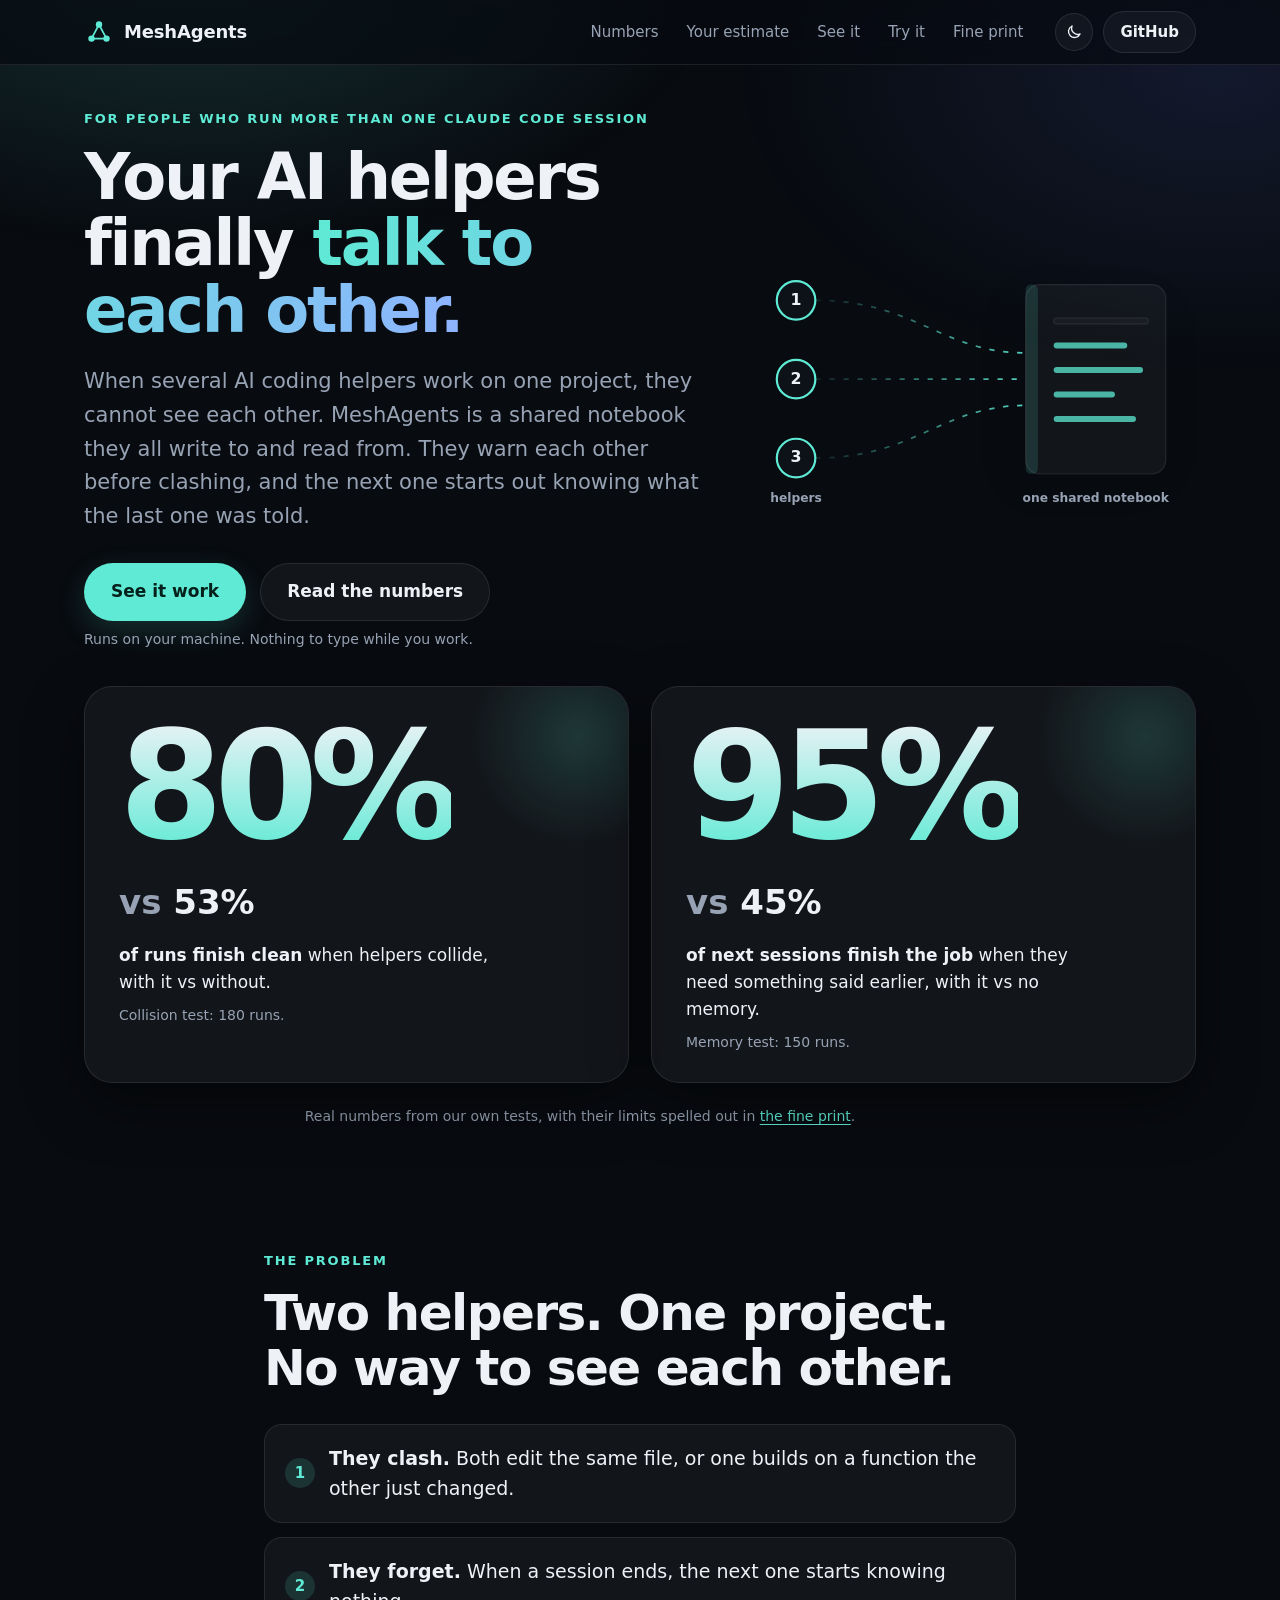
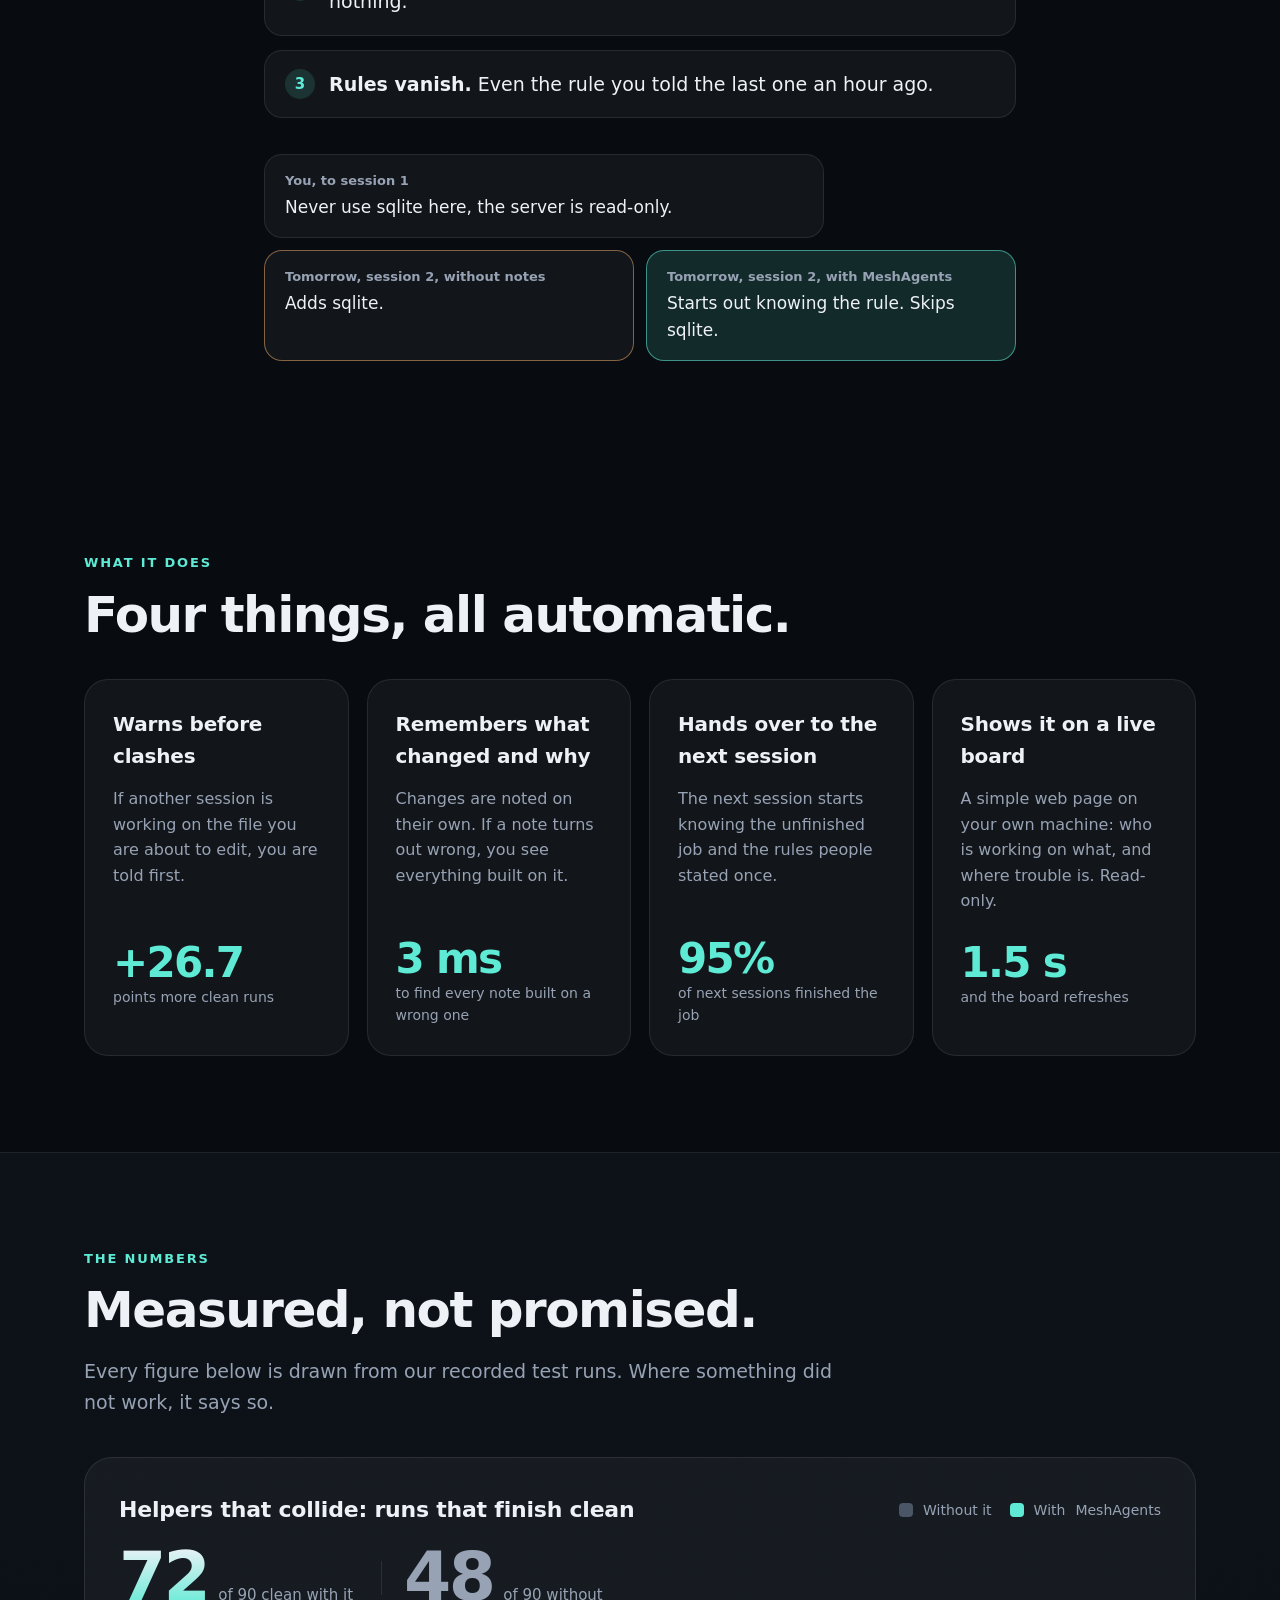
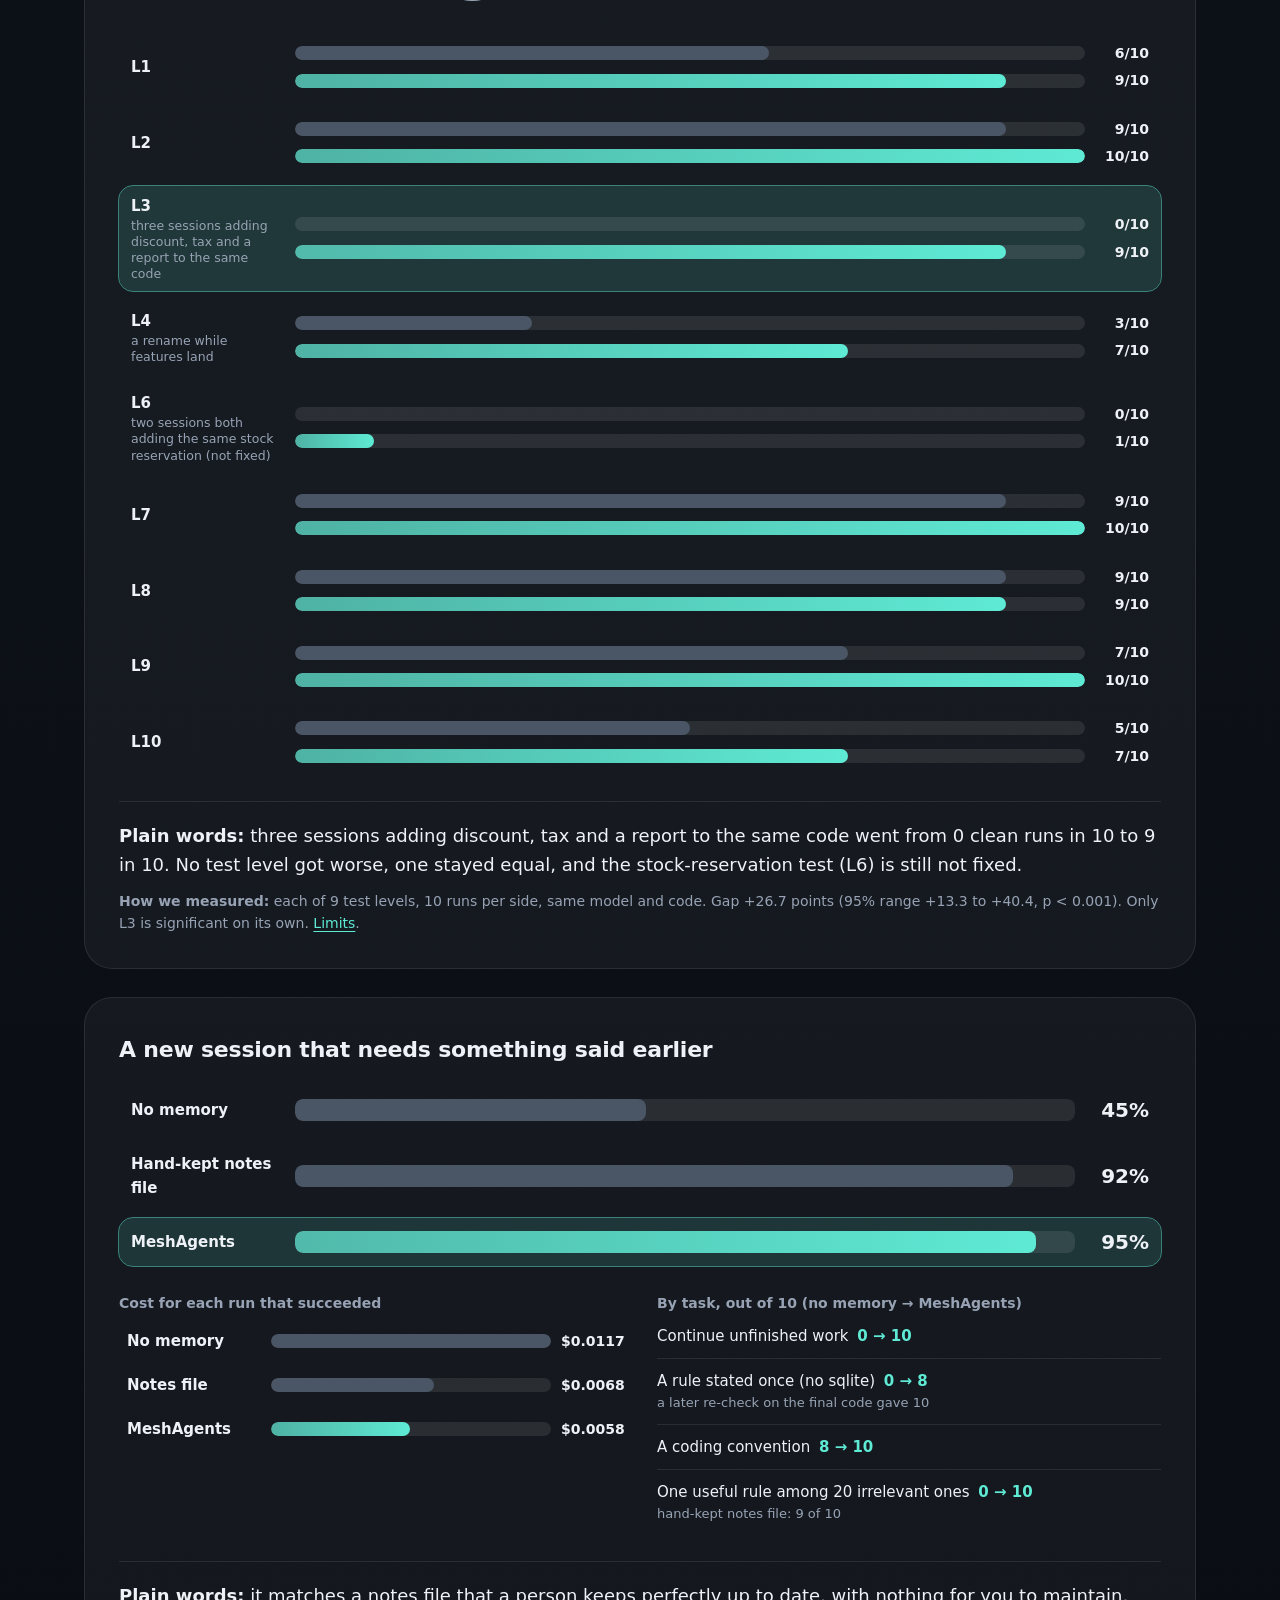
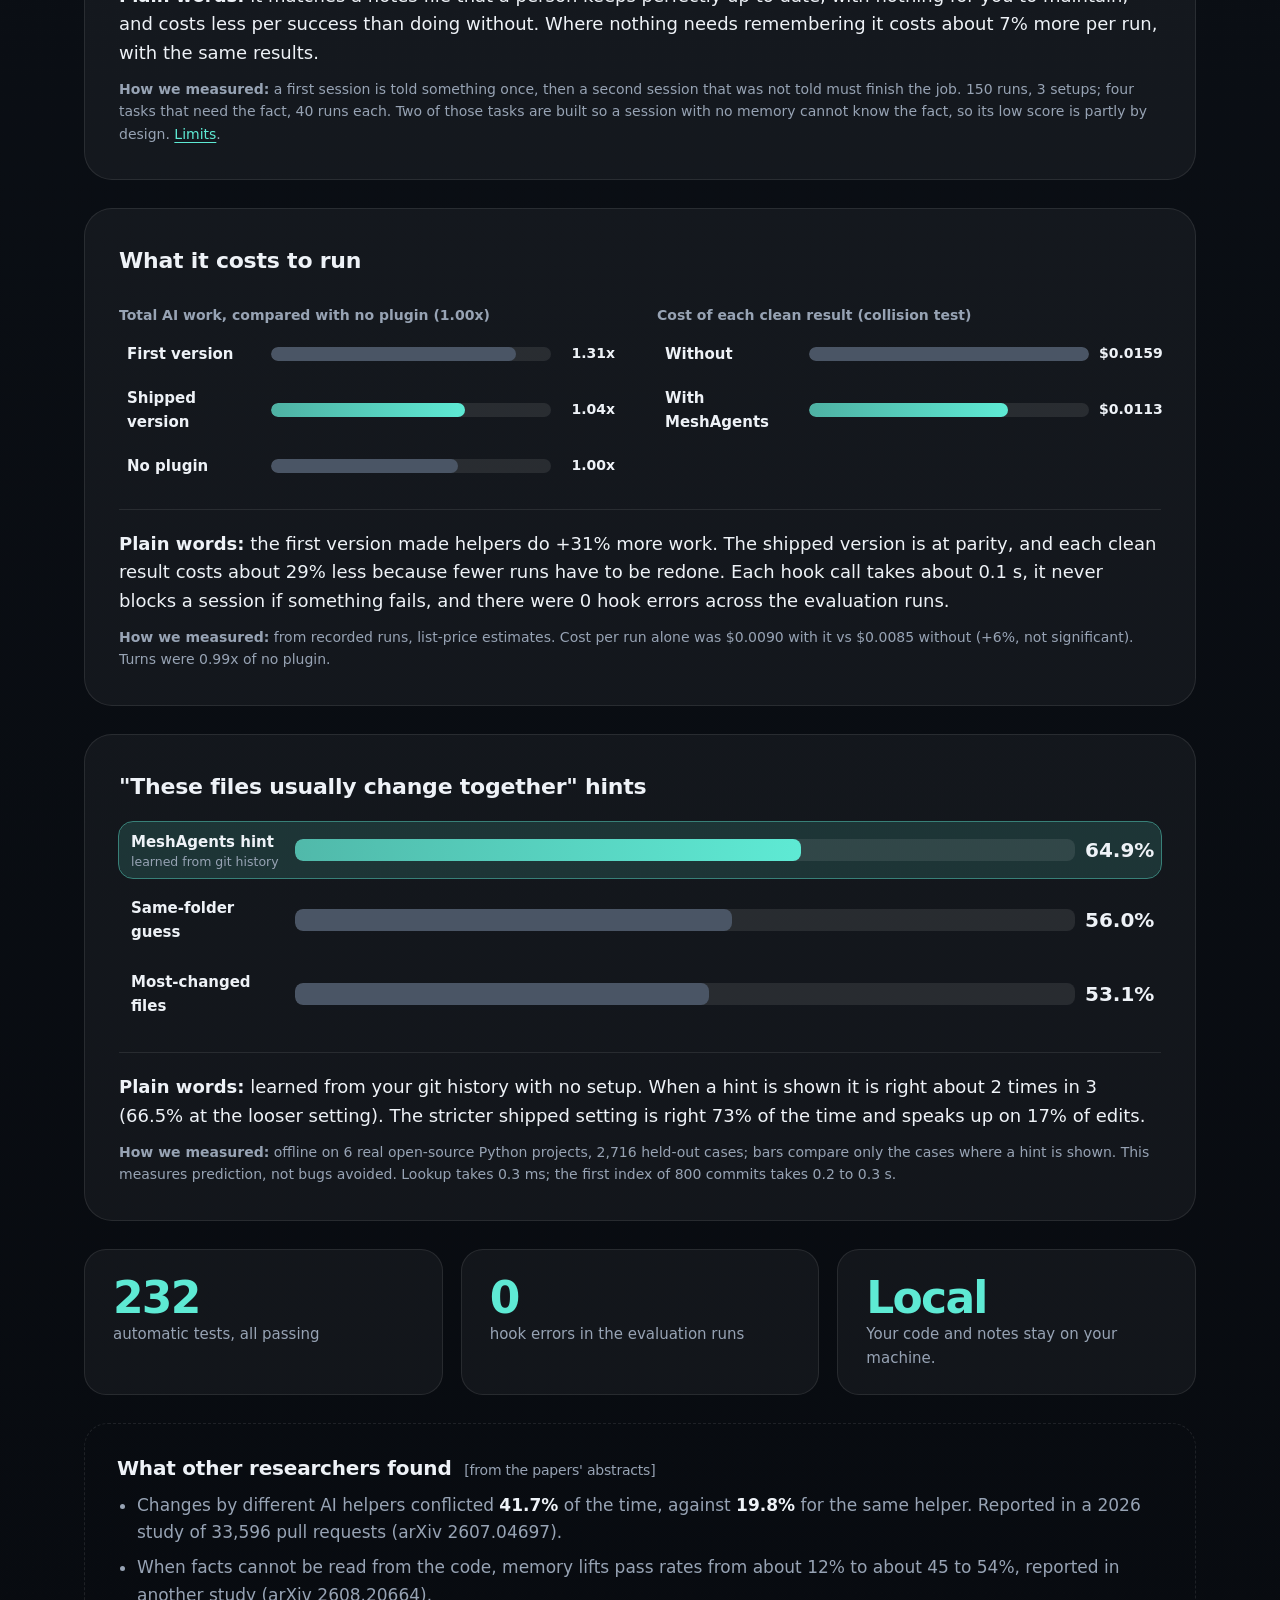
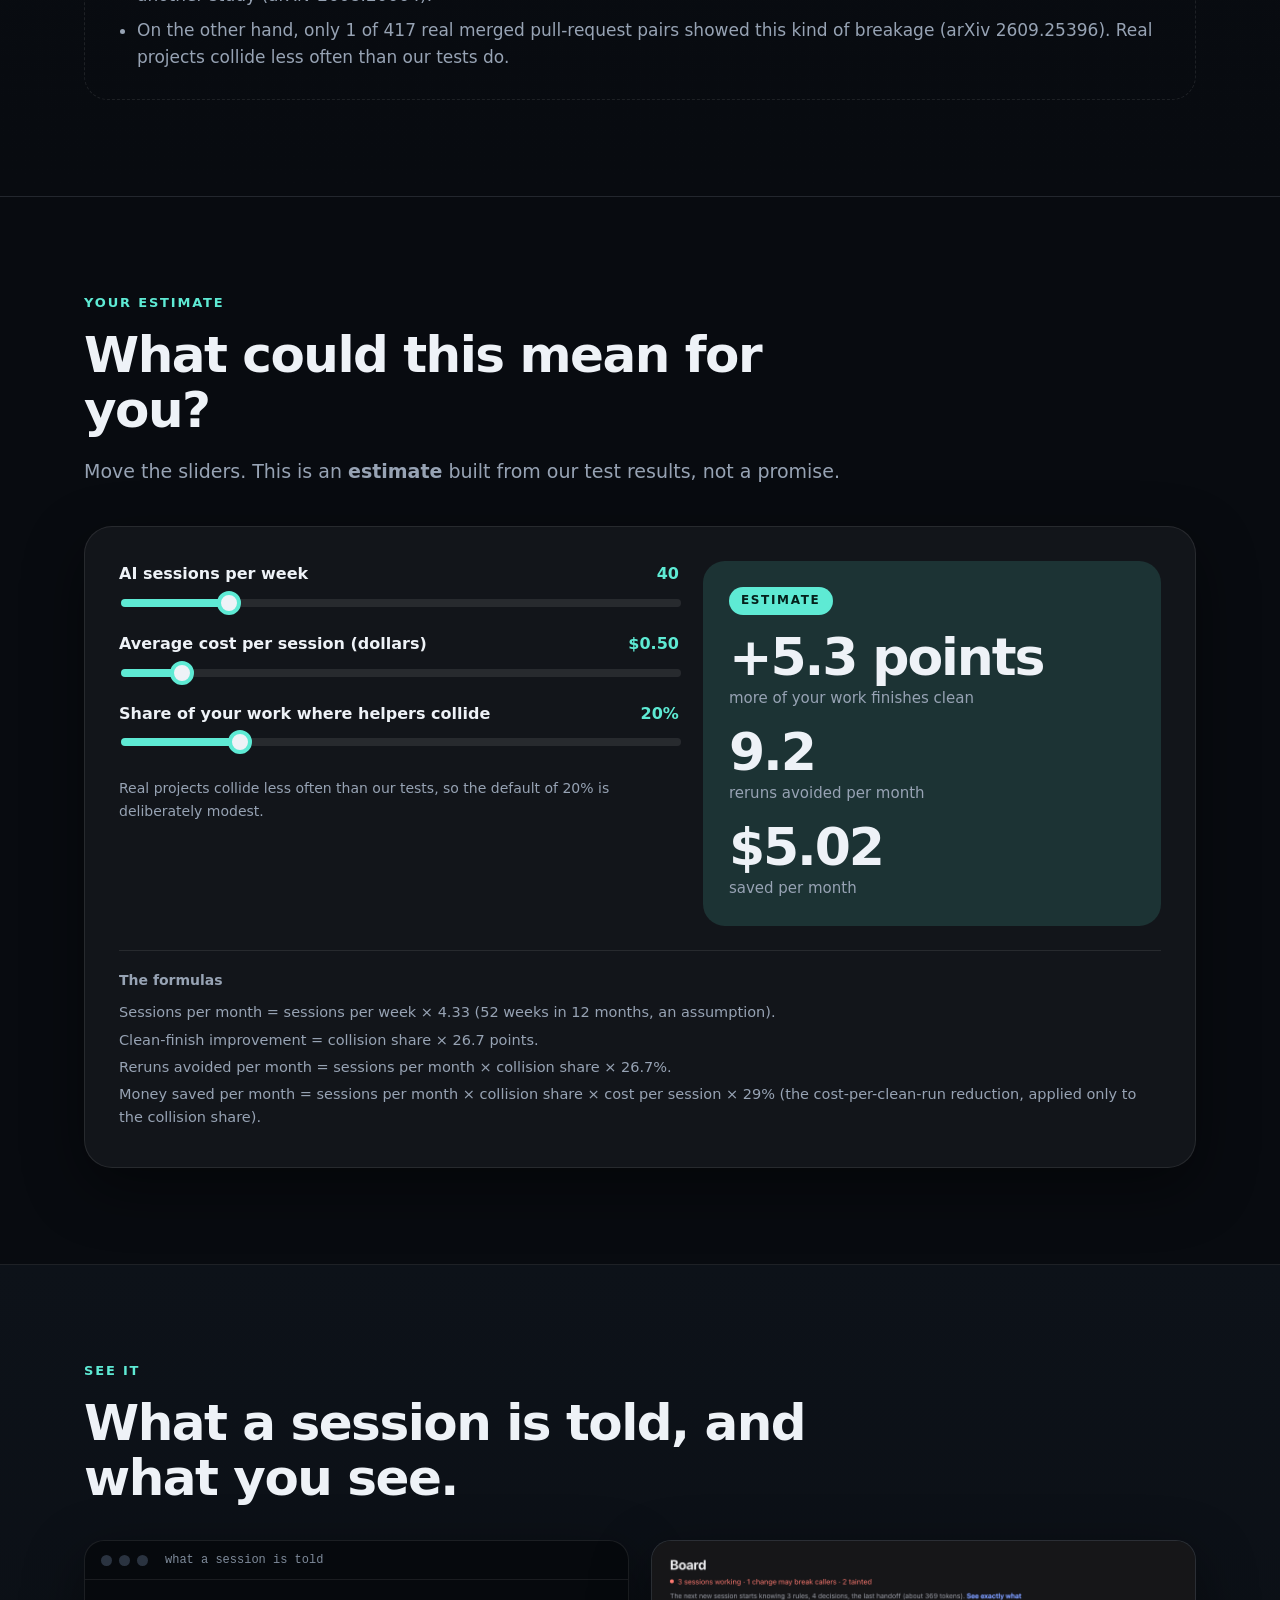
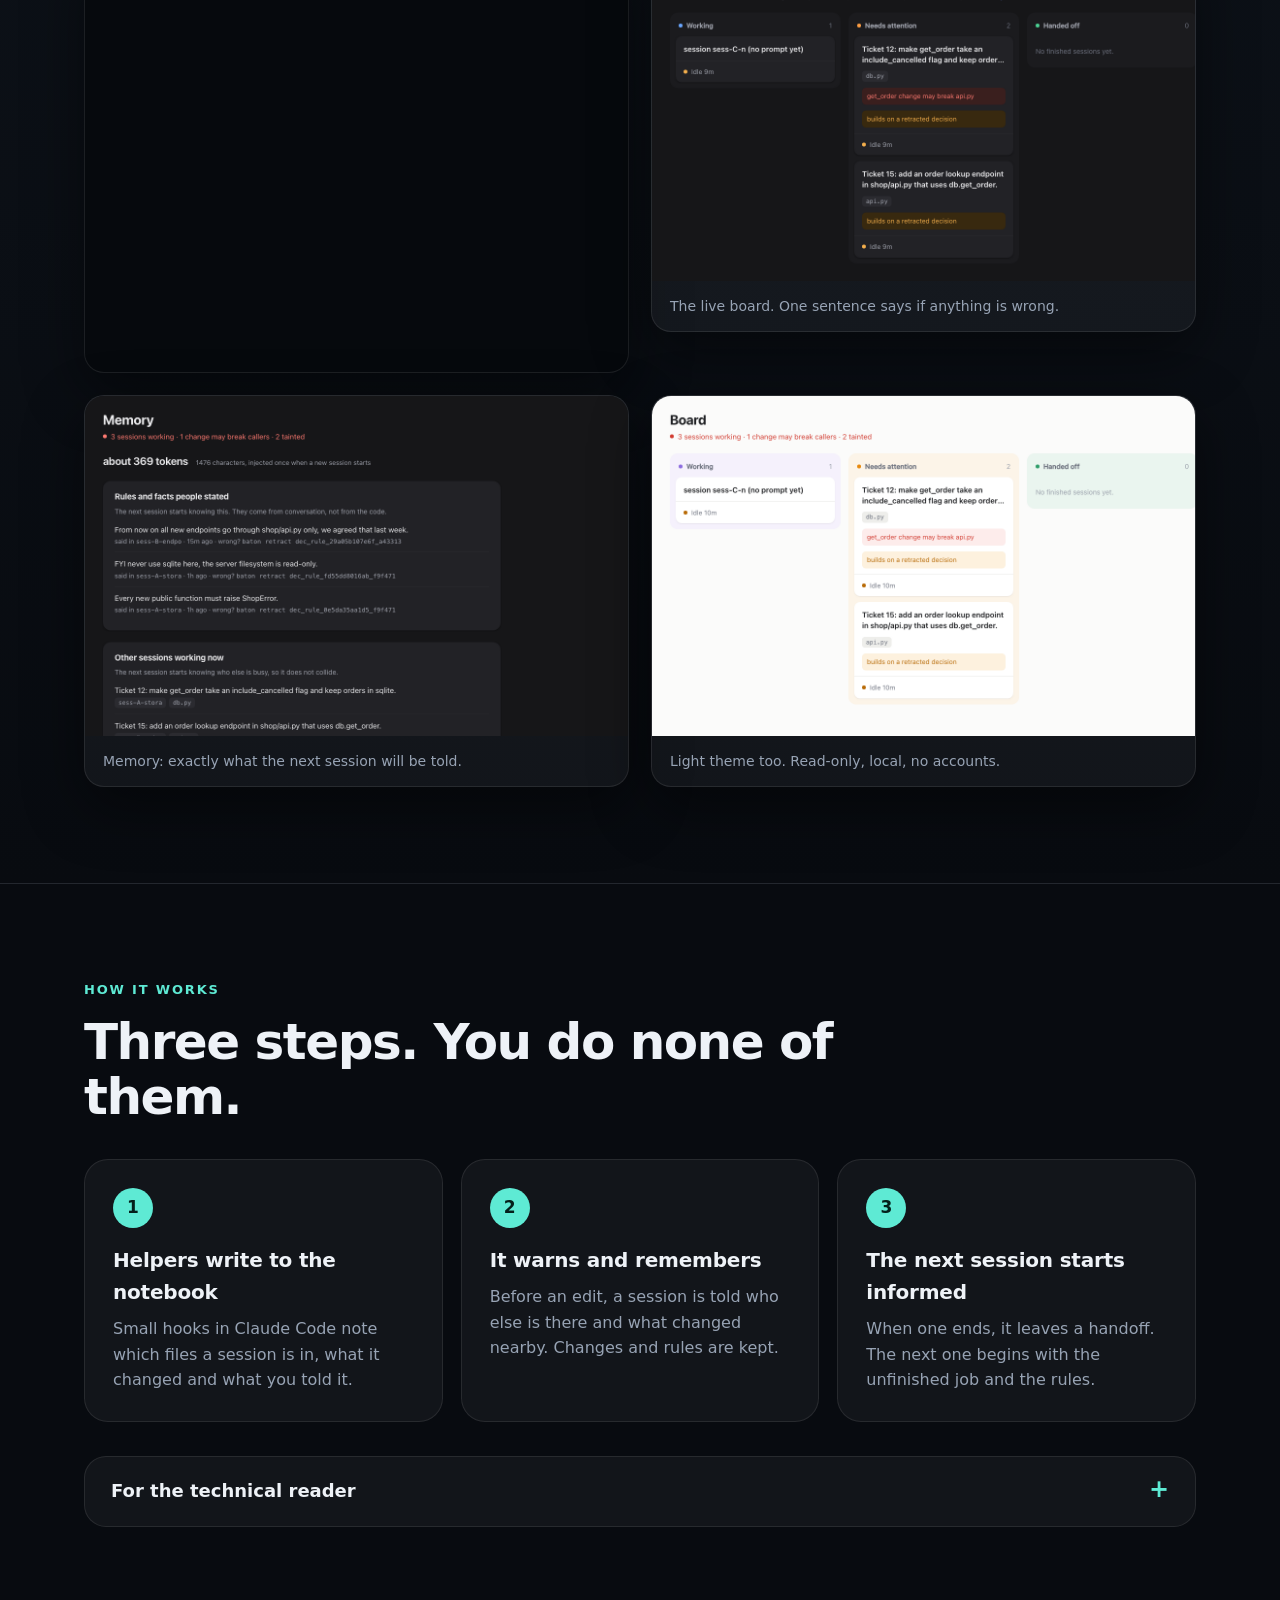
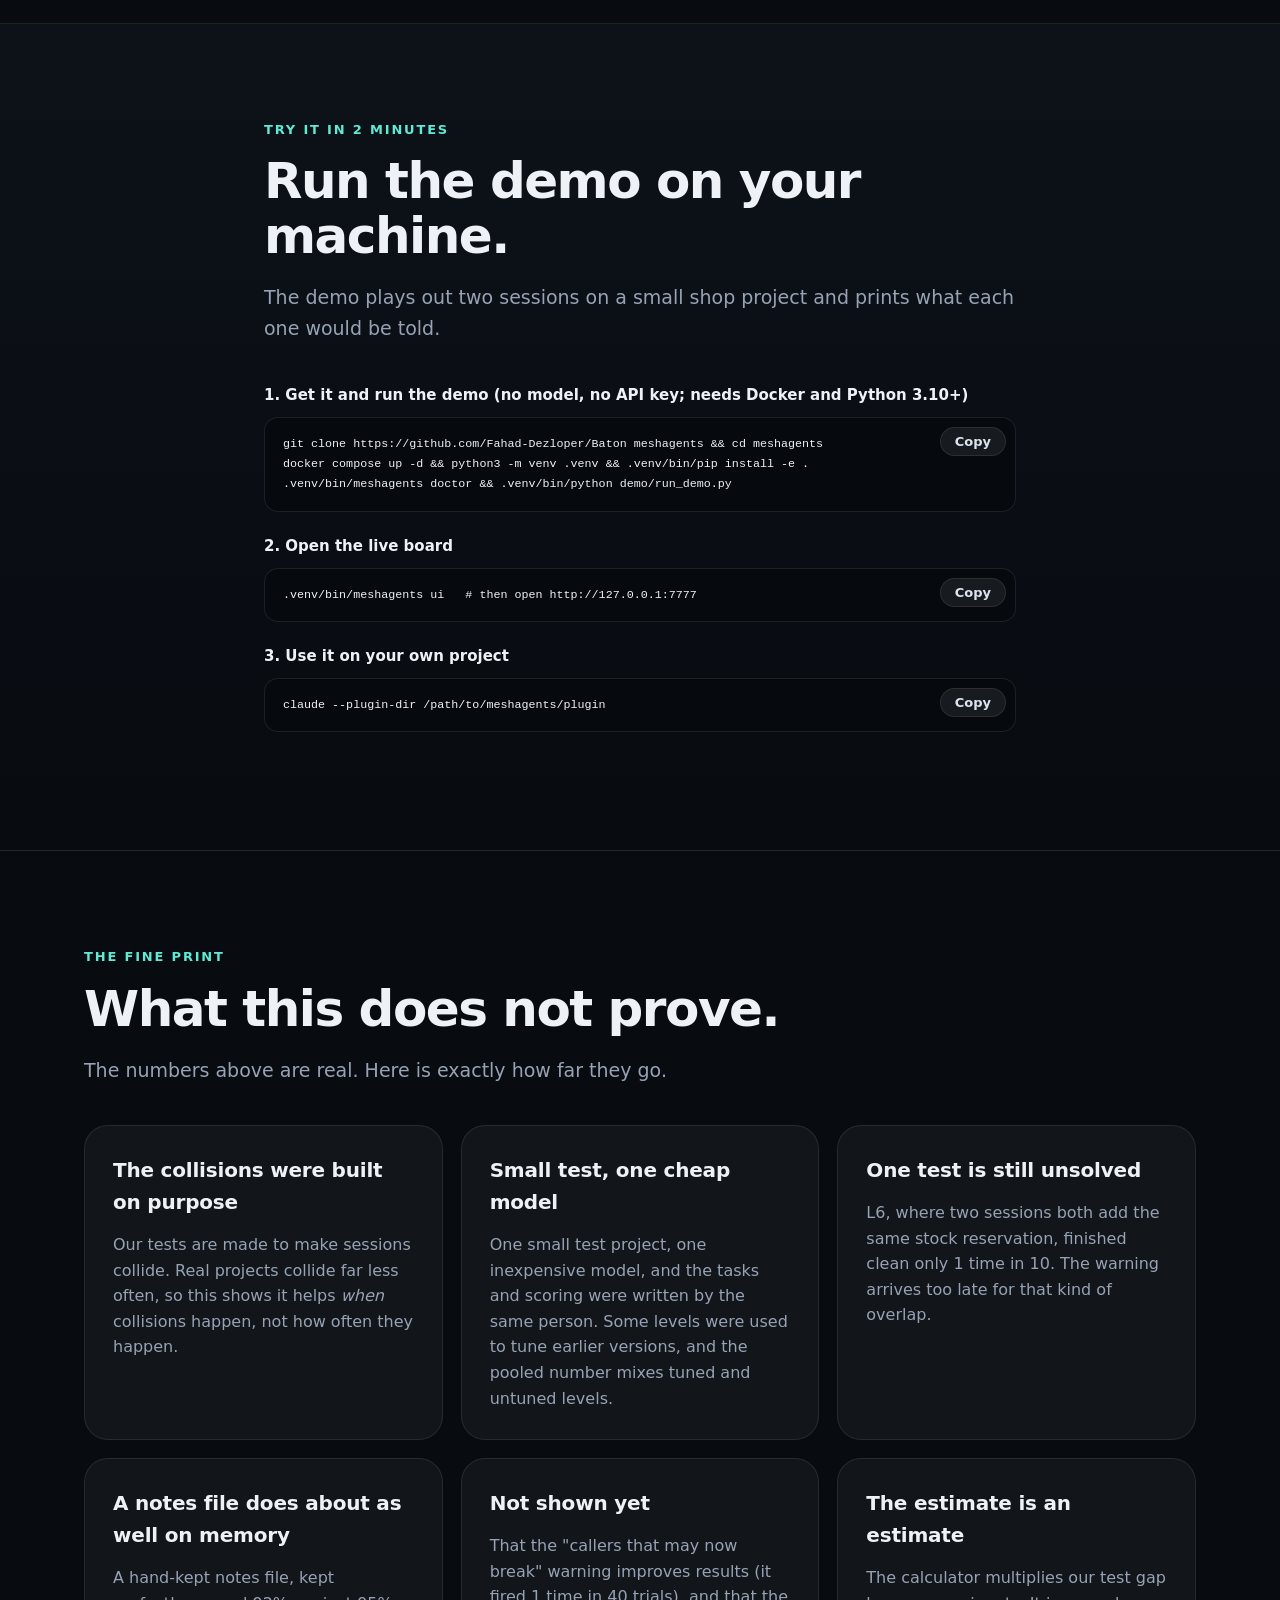
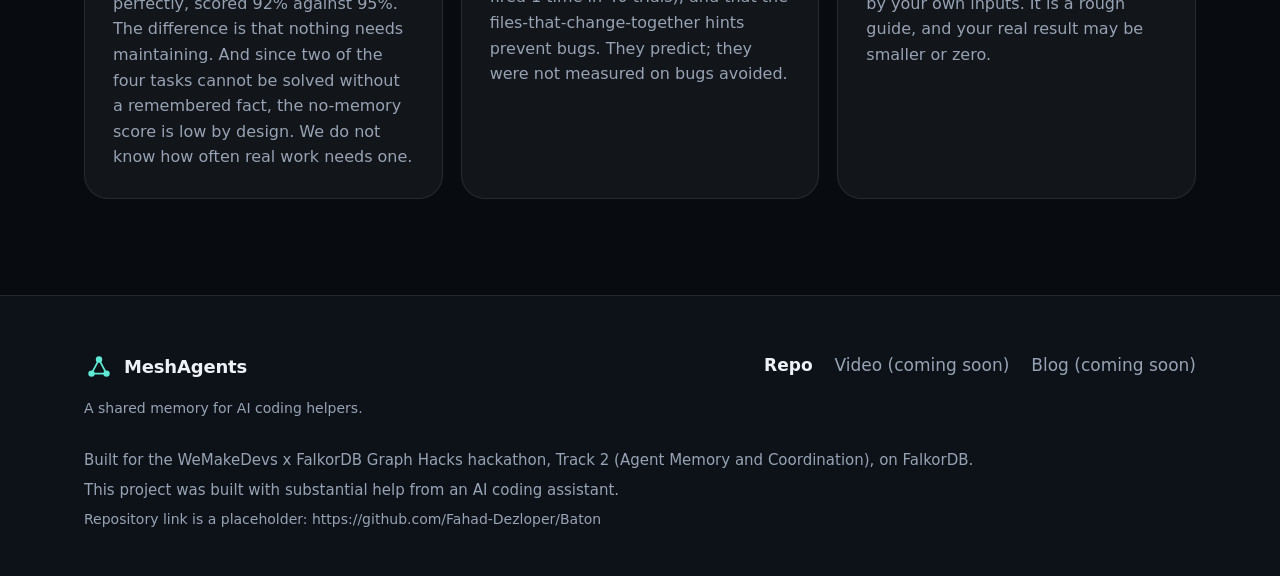
==== commit 1c2f2384: "Adopt new product name in user-facing text, command and plugin manifest Add the new console script a" ====
--- a/site/index.html
+++ b/site/index.html
@@ -3,8 +3,8 @@
 <head>
 <meta charset="utf-8">
 <meta name="viewport" content="width=device-width, initial-scale=1">
-<title>A shared notebook for AI coding helpers</title>
-<meta name="description" content="A shared notebook for AI coding helpers working on the same project. They warn each other before clashing, remember what changed and why, and hand notes to the next session.">
+<title>A shared memory for AI coding helpers</title>
+<meta name="description" content="A shared memory for AI coding helpers working on the same project. They warn each other before clashing, remember what changed and why, and hand notes to the next session.">
 <meta name="color-scheme" content="dark light">
 <link rel="icon" href="data:image/svg+xml,%3Csvg xmlns='http://www.w3.org/2000/svg' viewBox='0 0 32 32'%3E%3Crect width='32' height='32' rx='8' fill='%230b0f14'/%3E%3Cpath d='M9 22 16 9l7 13M9 22h14' fill='none' stroke='%235eead4' stroke-width='2'/%3E%3Ccircle cx='9' cy='22' r='3' fill='%235eead4'/%3E%3Ccircle cx='16' cy='9' r='3' fill='%235eead4'/%3E%3Ccircle cx='23' cy='22' r='3' fill='%235eead4'/%3E%3C/svg%3E">
 <link rel="stylesheet" href="style.css">
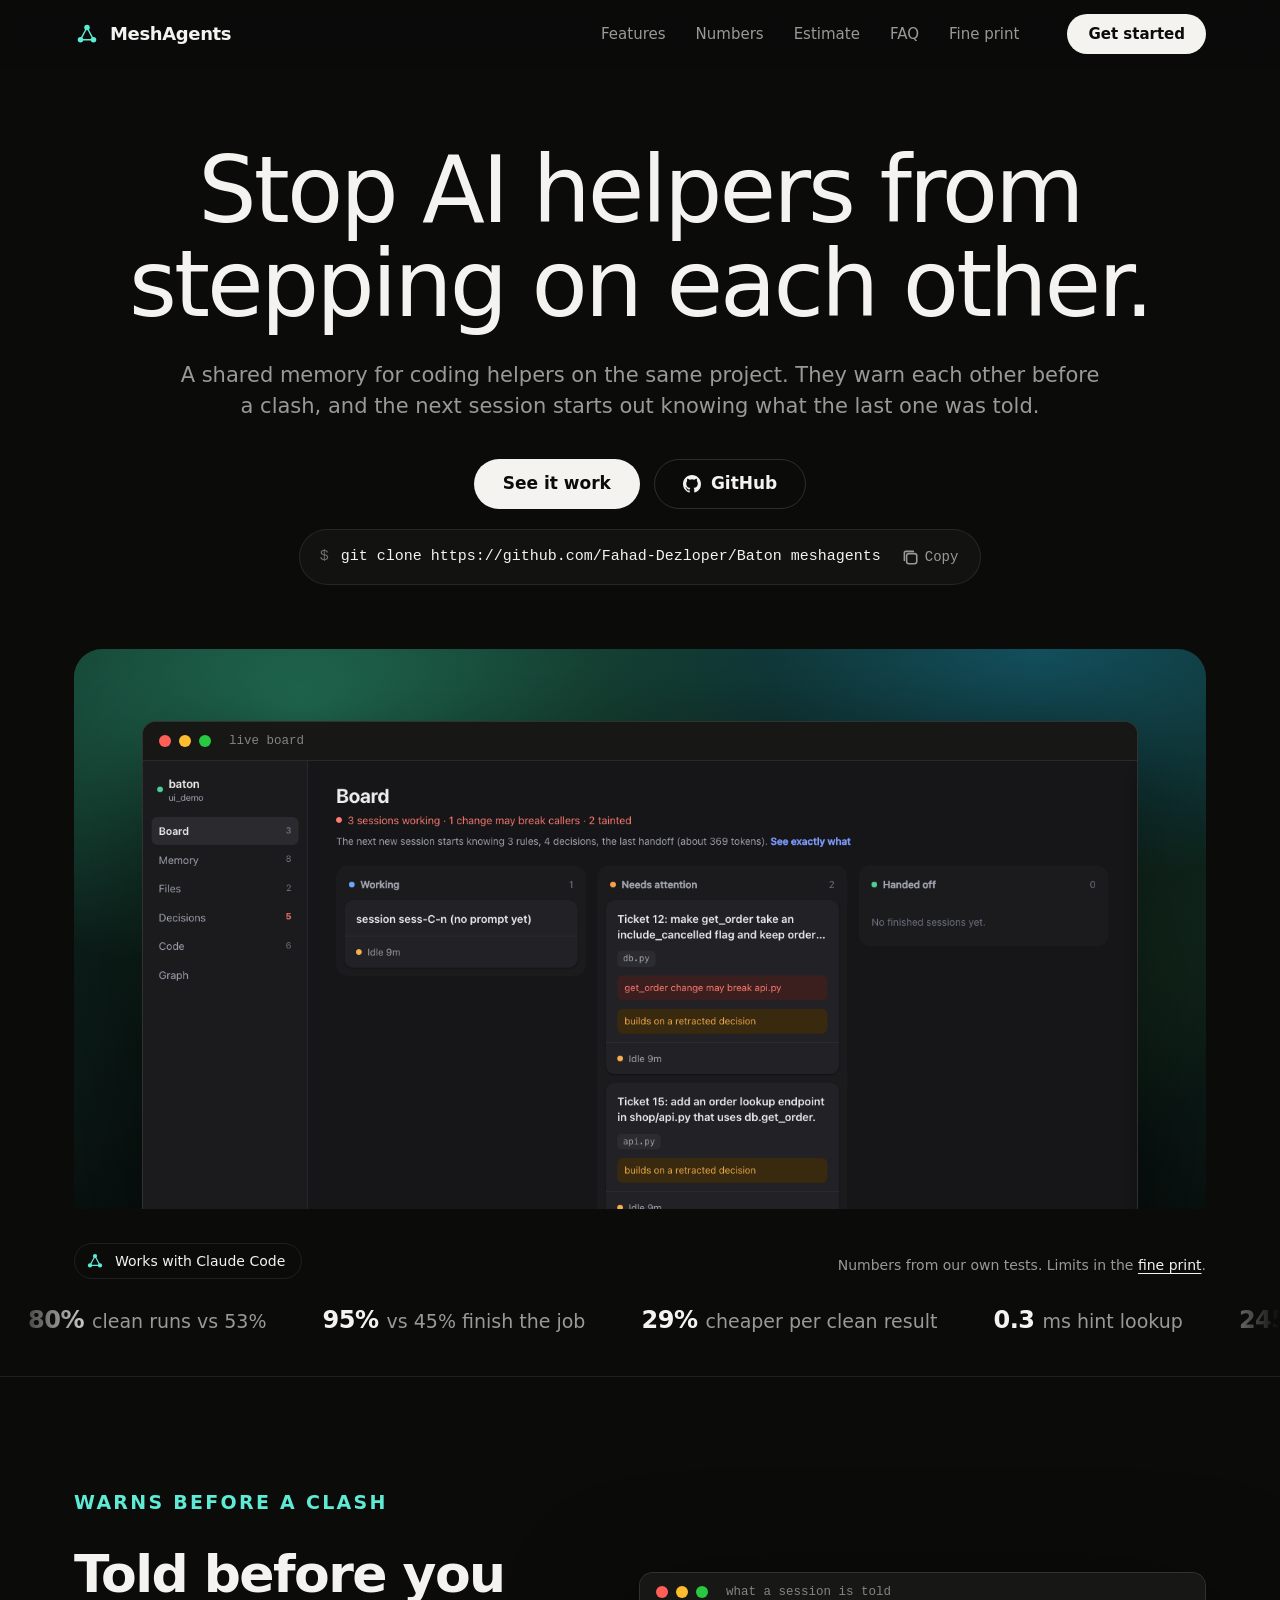
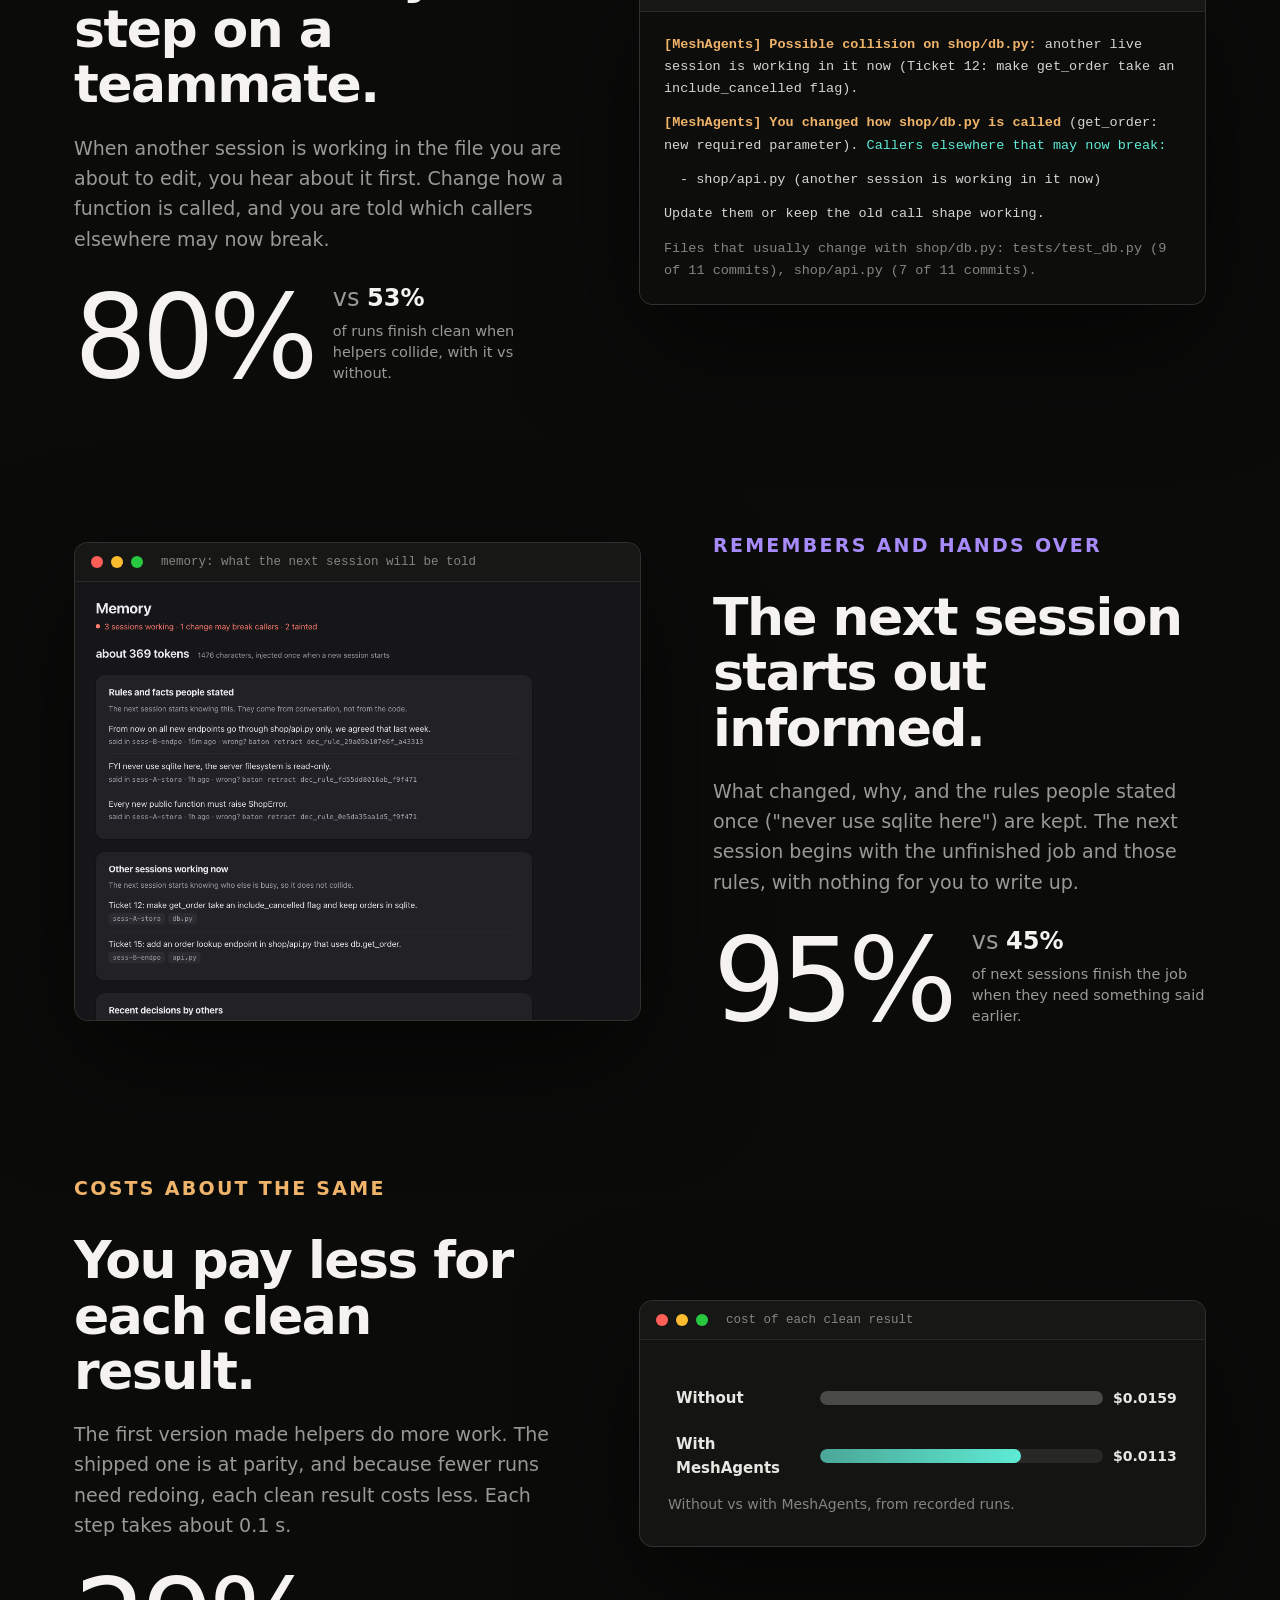
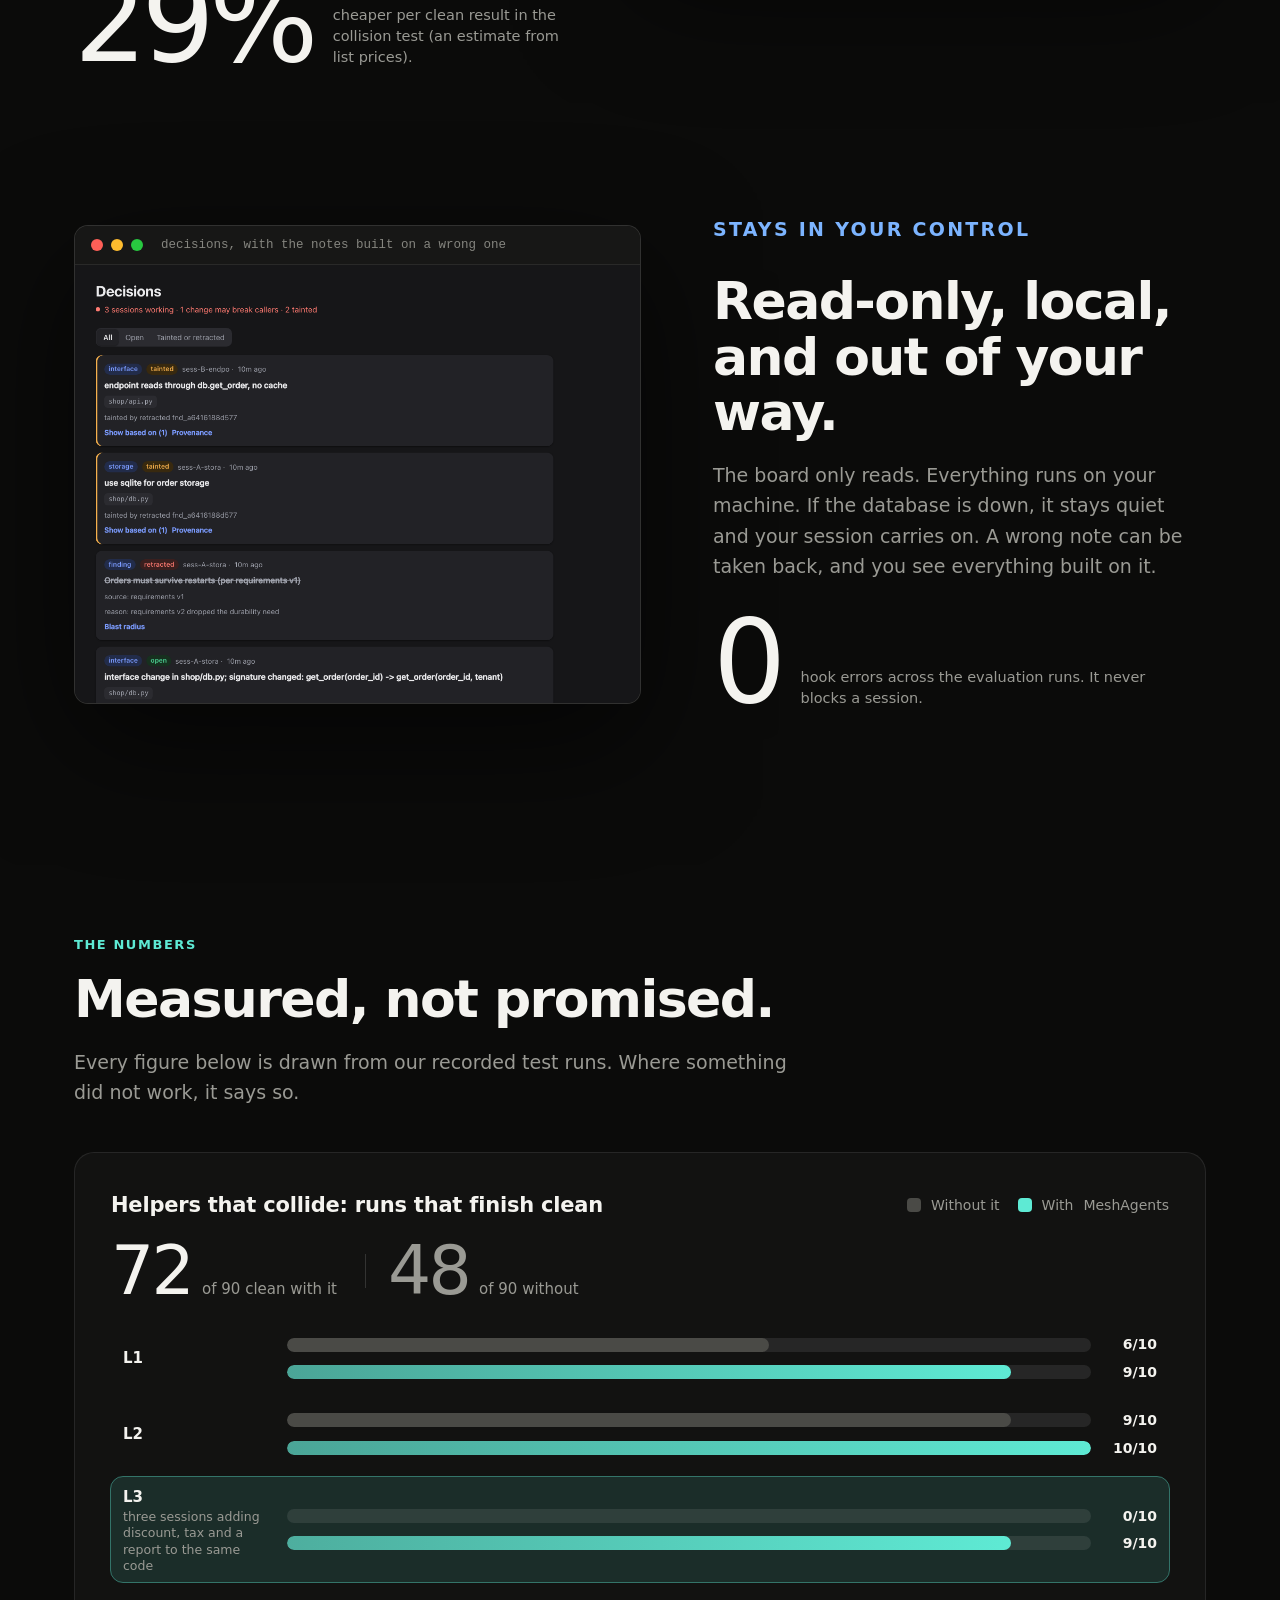
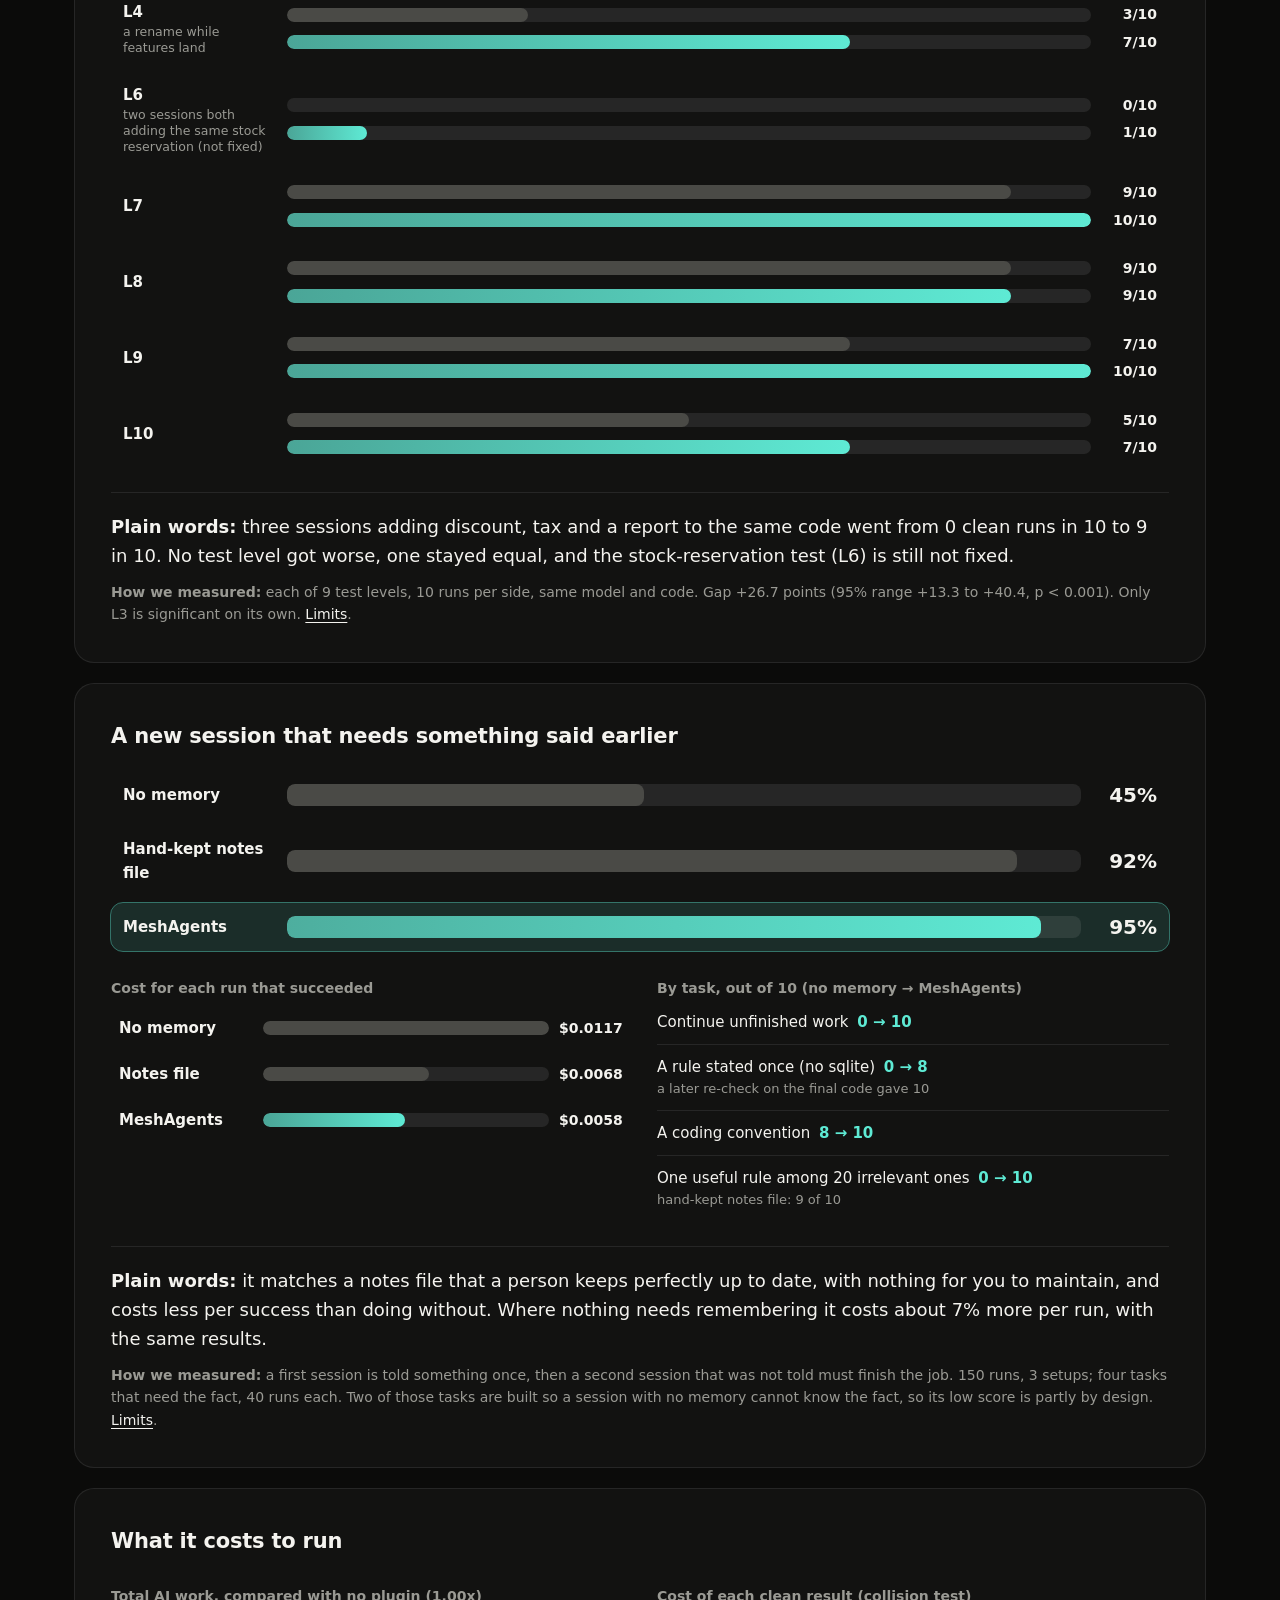
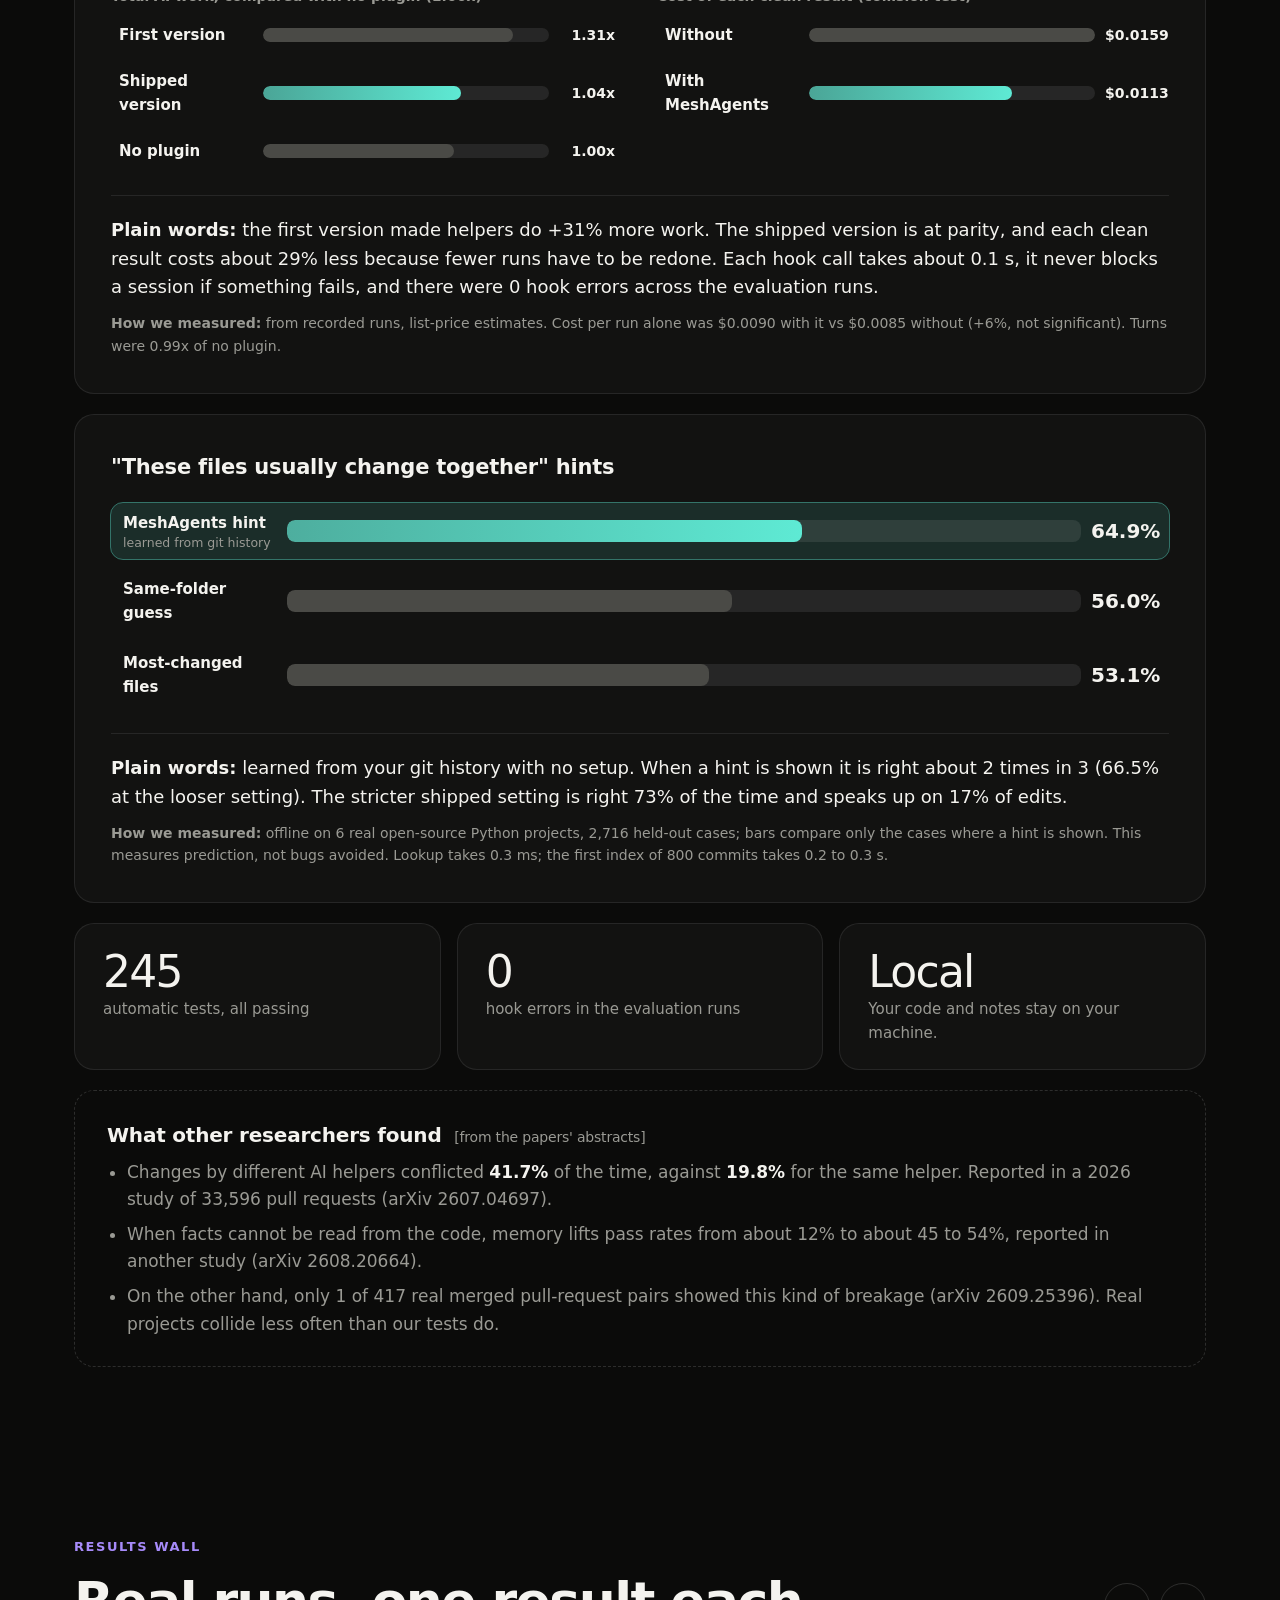
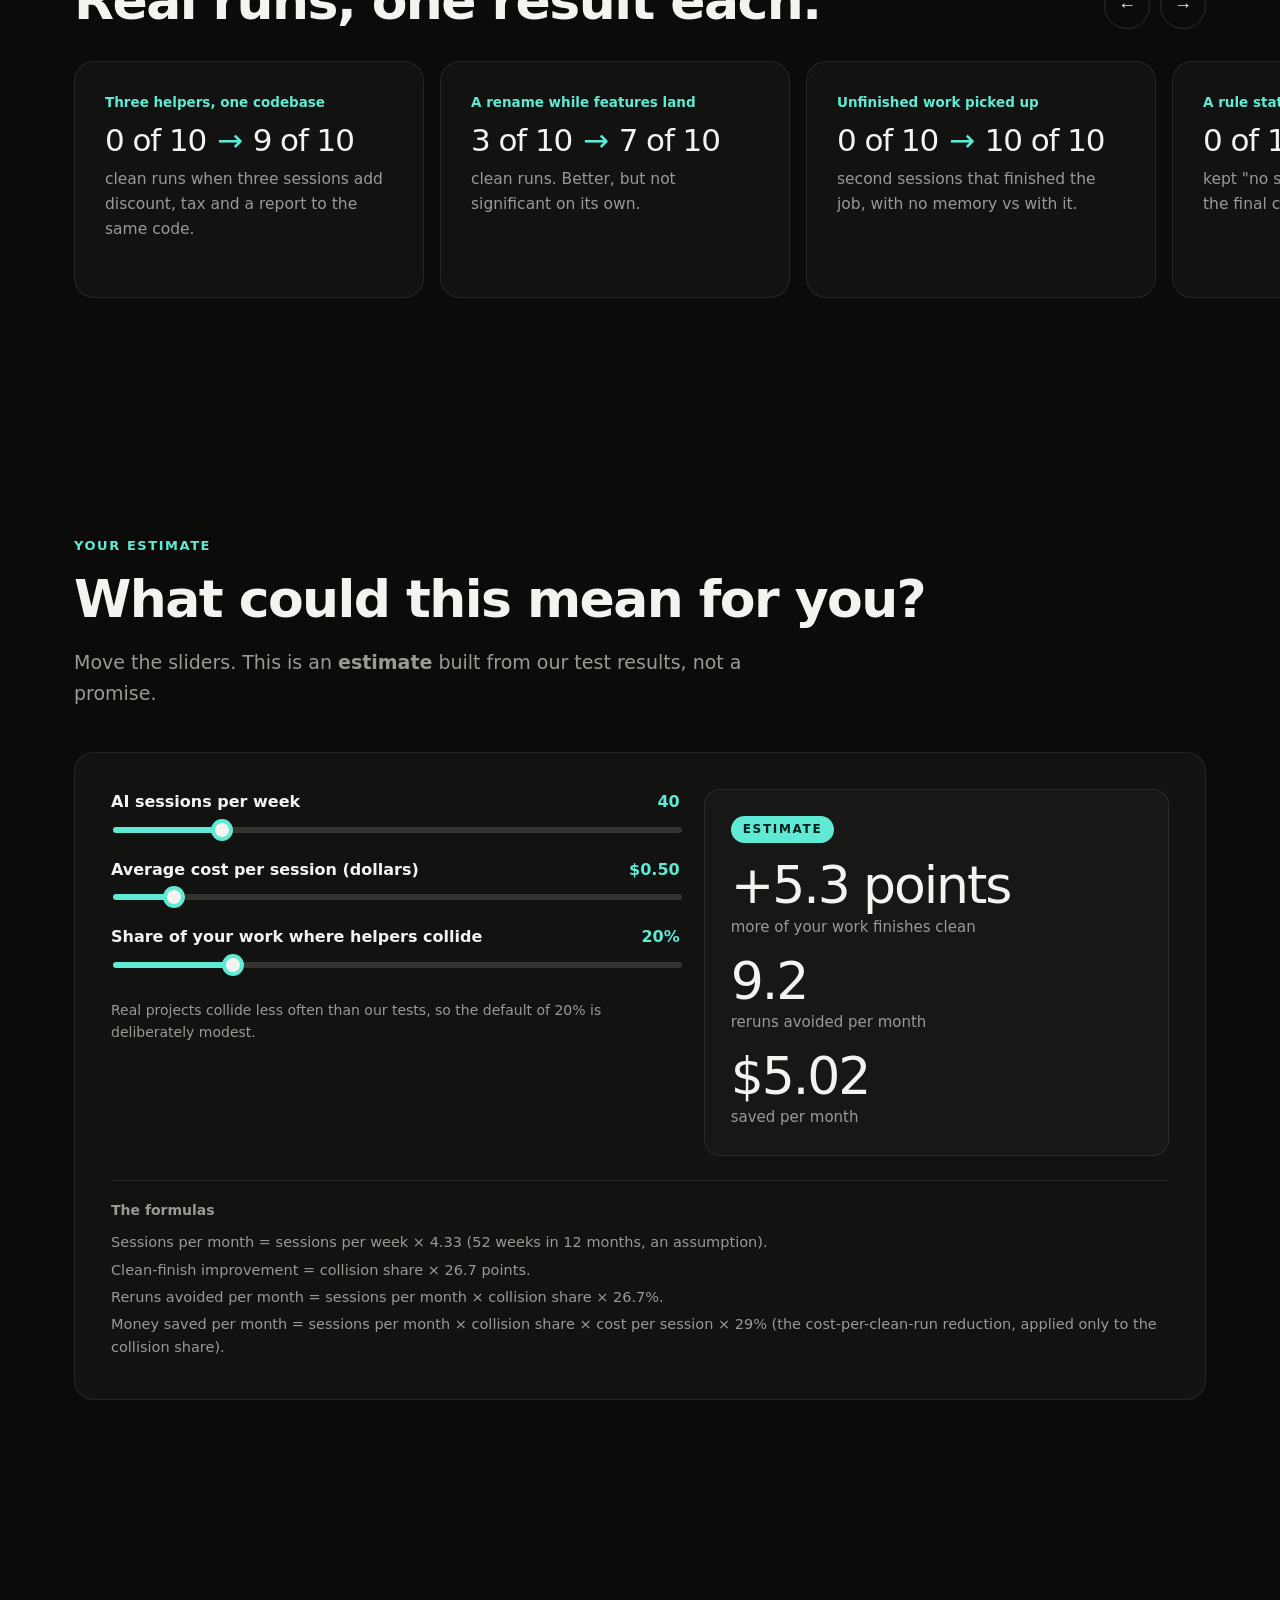
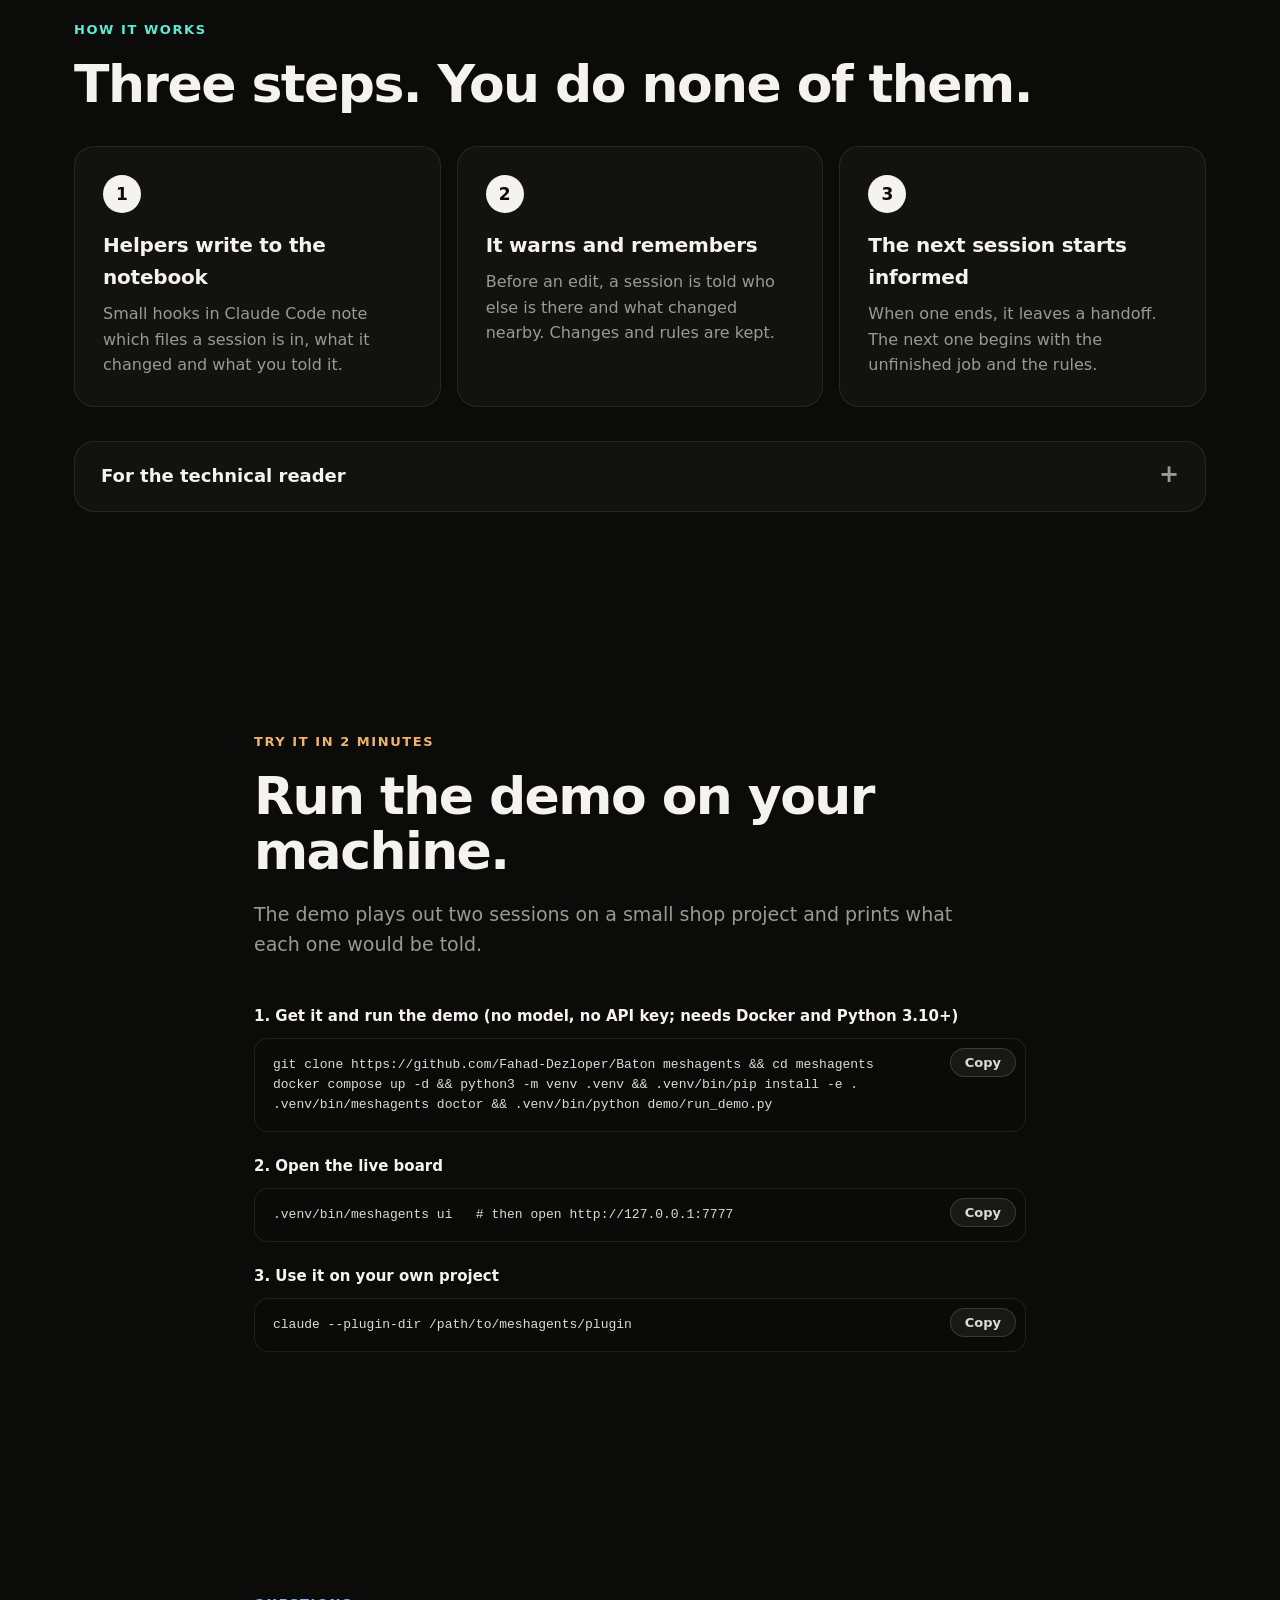
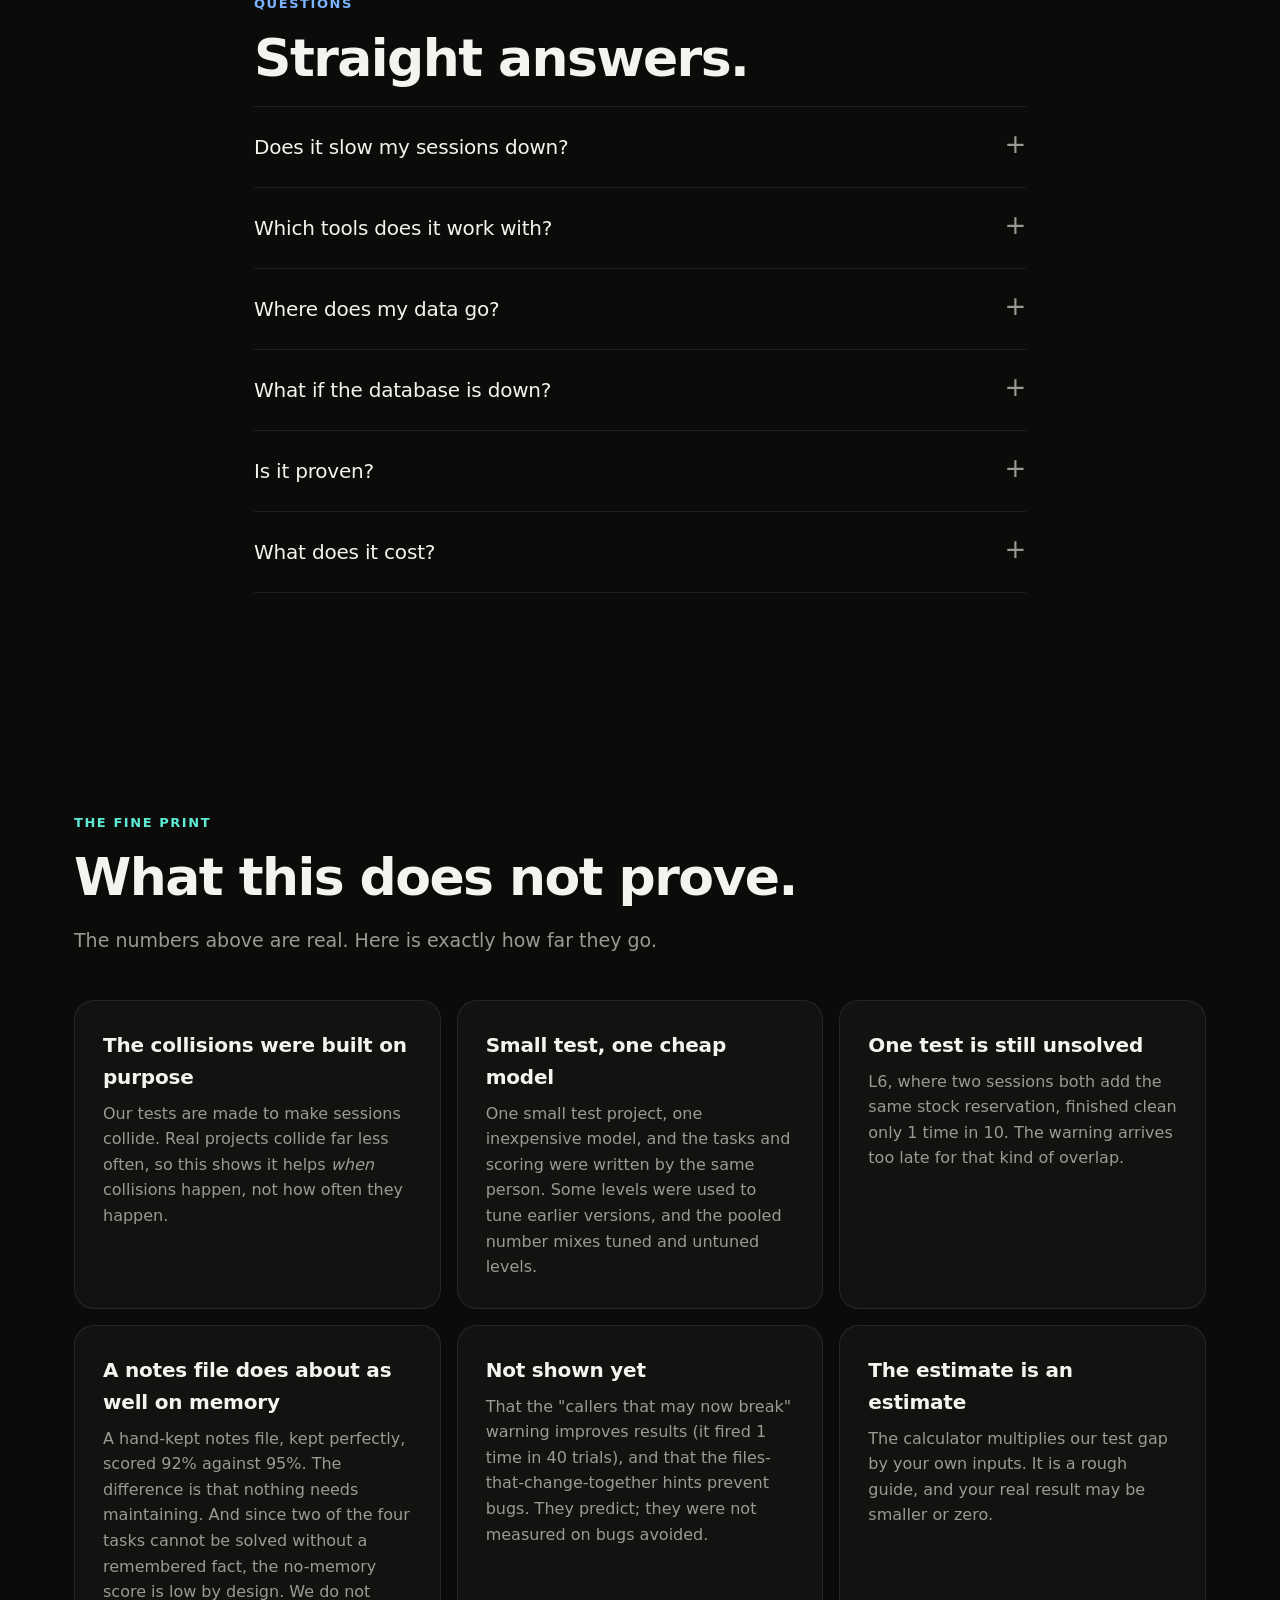
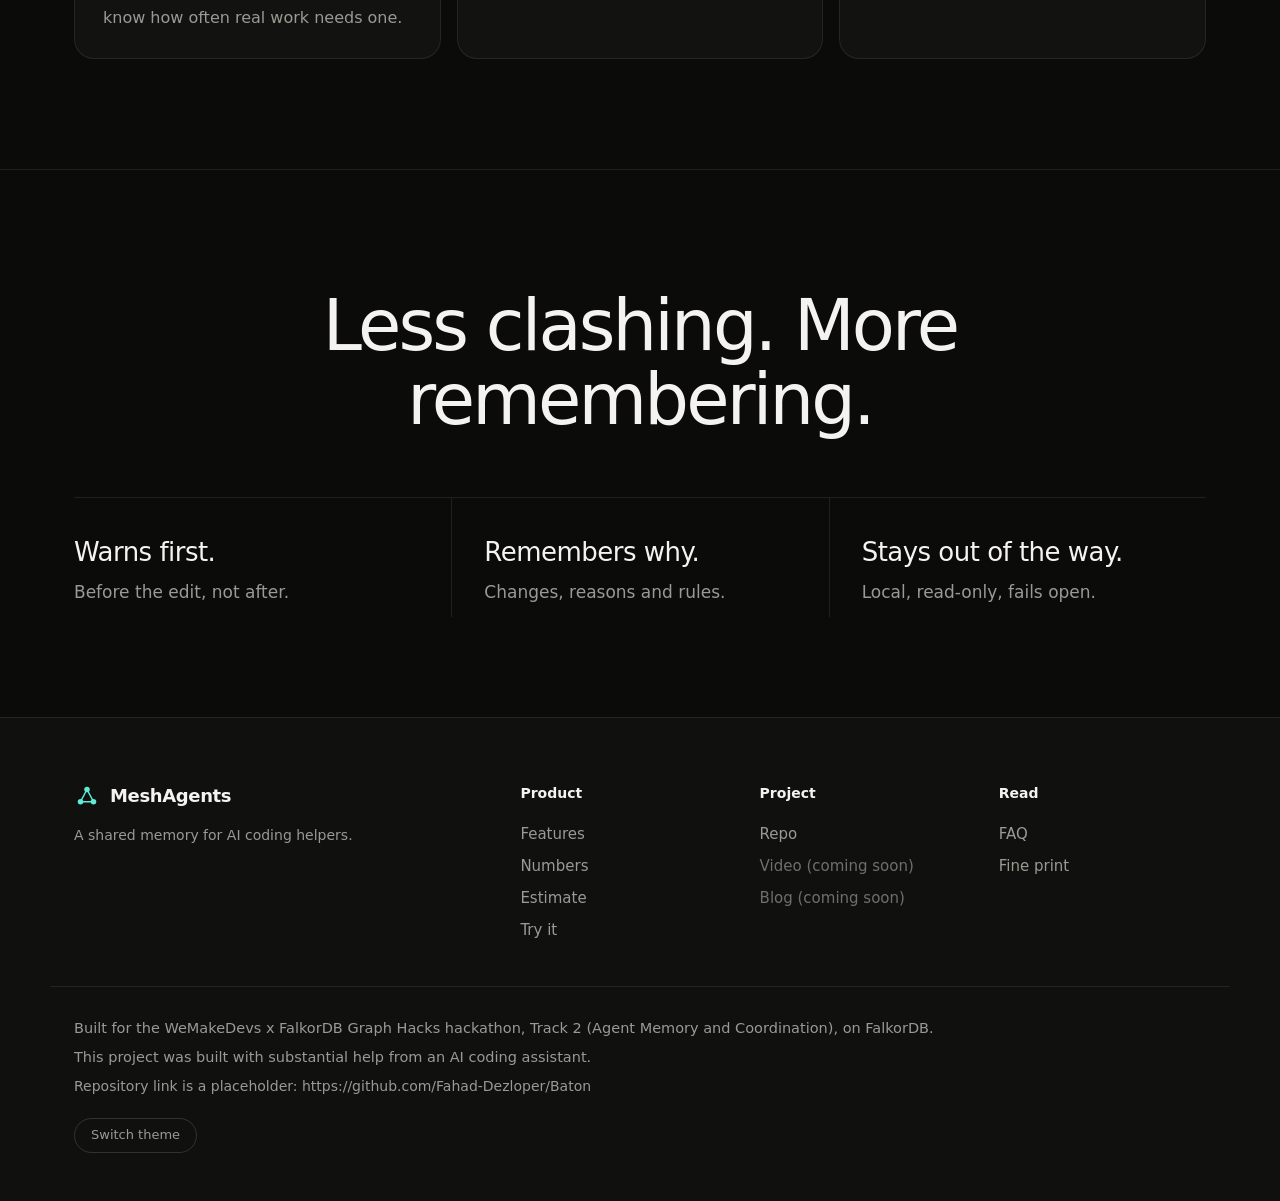
==== commit deb30afb: "Restyle landing page: dark hero with framed window, feature rows, results wall, FAQ" ====
--- a/site/index.html
+++ b/site/index.html
@@ -4,147 +4,147 @@
 <meta charset="utf-8">
 <meta name="viewport" content="width=device-width, initial-scale=1">
 <title>A shared memory for AI coding helpers</title>
-<meta name="description" content="A shared memory for AI coding helpers working on the same project. They warn each other before clashing, remember what changed and why, and hand notes to the next session.">
+<meta name="description" content="A shared notebook for AI coding helpers working on the same project. They warn each other before clashing, remember what changed and why, and hand notes to the next session.">
 <meta name="color-scheme" content="dark light">
-<link rel="icon" href="data:image/svg+xml,%3Csvg xmlns='http://www.w3.org/2000/svg' viewBox='0 0 32 32'%3E%3Crect width='32' height='32' rx='8' fill='%230b0f14'/%3E%3Cpath d='M9 22 16 9l7 13M9 22h14' fill='none' stroke='%235eead4' stroke-width='2'/%3E%3Ccircle cx='9' cy='22' r='3' fill='%235eead4'/%3E%3Ccircle cx='16' cy='9' r='3' fill='%235eead4'/%3E%3Ccircle cx='23' cy='22' r='3' fill='%235eead4'/%3E%3C/svg%3E">
+<link rel="icon" href="data:image/svg+xml,%3Csvg xmlns='http://www.w3.org/2000/svg' viewBox='0 0 32 32'%3E%3Crect width='32' height='32' rx='8' fill='%230b0b0a'/%3E%3Cpath d='M9 22 16 9l7 13M9 22h14' fill='none' stroke='%235eead4' stroke-width='2'/%3E%3Ccircle cx='9' cy='22' r='3' fill='%235eead4'/%3E%3Ccircle cx='16' cy='9' r='3' fill='%235eead4'/%3E%3Ccircle cx='23' cy='22' r='3' fill='%235eead4'/%3E%3C/svg%3E">
 <link rel="stylesheet" href="style.css">
 <script>try{var t=localStorage.getItem("theme");if(t)document.documentElement.setAttribute("data-theme",t)}catch(e){}</script>
 </head>
 <body>
 <a class="skip" href="#main">Skip to content</a>
-
 <svg width="0" height="0" style="position:absolute" aria-hidden="true">
   <symbol id="mark" viewBox="0 0 32 32">
     <path d="M8 23 16 8l8 15M8 23h16" fill="none" stroke="currentColor" stroke-width="1.8" stroke-linejoin="round"/>
     <circle cx="8" cy="23" r="3.4" fill="currentColor"/><circle cx="16" cy="8" r="3.4" fill="currentColor"/><circle cx="24" cy="23" r="3.4" fill="currentColor"/>
   </symbol>
+  <symbol id="gh" viewBox="0 0 16 16"><path fill="currentColor" d="M8 0C3.58 0 0 3.58 0 8c0 3.54 2.29 6.53 5.47 7.59.4.07.55-.17.55-.38 0-.19-.01-.82-.01-1.49-2.01.37-2.53-.49-2.69-.94-.09-.23-.48-.94-.82-1.13-.28-.15-.68-.52-.01-.53.63-.01 1.08.58 1.23.82.72 1.21 1.87.87 2.33.66.07-.52.28-.87.51-1.07-1.78-.2-3.64-.89-3.64-3.95 0-.87.31-1.59.82-2.15-.08-.2-.36-1.02.08-2.12 0 0 .67-.21 2.2.82a7.6 7.6 0 0 1 4 0c1.53-1.04 2.2-.82 2.2-.82.44 1.1.16 1.92.08 2.12.51.56.82 1.27.82 2.15 0 3.07-1.87 3.75-3.65 3.95.29.25.54.73.54 1.48 0 1.07-.01 1.93-.01 2.2 0 .21.15.46.55.38A8.01 8.01 0 0 0 16 8c0-4.42-3.58-8-8-8Z"/></symbol>
+  <symbol id="cp" viewBox="0 0 16 16"><rect x="5" y="5" width="9" height="9" rx="2" fill="none" stroke="currentColor" stroke-width="1.4"/><path d="M3 11V4a1 1 0 0 1 1-1h7" fill="none" stroke="currentColor" stroke-width="1.4" stroke-linecap="round"/></symbol>
 </svg>
 
 <header class="nav">
   <div class="wrap nav-in">
     <a class="brand" href="#top" aria-label="Home"><svg class="logo" aria-hidden="true"><use href="#mark"/></svg><span data-name></span></a>
     <nav aria-label="Main">
-      <a href="#numbers">Numbers</a><a href="#estimate">Your estimate</a><a href="#see">See it</a><a href="#try">Try it</a><a href="#fine-print">Fine print</a>
+      <a href="#features">Features</a><a href="#numbers">Numbers</a><a href="#estimate">Estimate</a><a href="#faq">FAQ</a><a href="#fine-print">Fine print</a>
     </nav>
-    <div class="nav-r">
-      <button class="icon-btn" id="theme" type="button" aria-label="Switch between dark and light">
-        <svg viewBox="0 0 24 24" width="18" height="18" aria-hidden="true"><path d="M20 14.5A8 8 0 0 1 9.5 4 8 8 0 1 0 20 14.5Z" fill="none" stroke="currentColor" stroke-width="1.8" stroke-linejoin="round"/></svg>
-      </button>
-      <a class="btn small" data-repo href="#">Repo</a>
-    </div>
+    <a class="pill white sm" href="#try">Get started</a>
   </div>
 </header>
 
 <main id="main">
-<!-- 1. HERO -->
+<!-- HERO -->
 <section class="hero" id="top">
-  <div class="wrap hero-grid">
-    <div class="hero-copy">
-      <p class="eyebrow">For people who run more than one Claude Code session</p>
-      <h1>Your AI helpers finally <em>talk to each other.</em></h1>
-      <p class="lead">When several AI coding helpers work on one project, they cannot see each other. <span data-name></span> is a shared notebook they all write to and read from. They warn each other before clashing, and the next one starts out knowing what the last one was told.</p>
-      <div class="cta">
-        <a class="btn primary" href="#see">See it work</a>
-        <a class="btn ghost" href="#numbers">Read the numbers</a>
-      </div>
-      <p class="tiny">Runs on your machine. Nothing to type while you work.</p>
-    </div>
-    <figure class="hero-art" aria-label="Three helpers writing into one shared notebook">
-      <svg viewBox="0 0 520 320" role="img" aria-label="Three dots, the helpers, each writing into one shared notebook">
-        <defs>
-          <linearGradient id="pg" gradientUnits="userSpaceOnUse" x1="86" y1="0" x2="326" y2="0"><stop offset="0" stop-color="var(--accent)" stop-opacity=".1"/><stop offset="1" stop-color="var(--accent)" stop-opacity=".9"/></linearGradient>
-        </defs>
-        <g class="flow" fill="none" stroke="url(#pg)" stroke-width="2">
-          <path d="M86 70 C 200 70, 230 130, 326 130"/>
-          <path d="M86 160 C 200 160, 240 160, 326 160"/>
-          <path d="M86 250 C 200 250, 230 190, 326 190"/>
-        </g>
-        <g class="helper"><circle cx="64" cy="70" r="22"/><text x="64" y="75" text-anchor="middle">1</text></g>
-        <g class="helper h2"><circle cx="64" cy="160" r="22"/><text x="64" y="165" text-anchor="middle">2</text></g>
-        <g class="helper h3"><circle cx="64" cy="250" r="22"/><text x="64" y="255" text-anchor="middle">3</text></g>
-        <g class="book">
-          <rect x="326" y="52" width="160" height="216" rx="16"/>
-          <rect x="326" y="52" width="14" height="216" rx="6" class="spine"/>
-          <g class="ln"><rect x="358" y="90" width="108" height="7" rx="3.5"/><rect x="358" y="118" width="84" height="7" rx="3.5"/><rect x="358" y="146" width="102" height="7" rx="3.5"/><rect x="358" y="174" width="70" height="7" rx="3.5"/><rect x="358" y="202" width="94" height="7" rx="3.5"/></g>
-        </g>
-        <text class="cap" x="64" y="300" text-anchor="middle">helpers</text>
-        <text class="cap" x="406" y="300" text-anchor="middle">one shared notebook</text>
-      </svg>
-    </figure>
-  </div>
-
-  <div class="wrap proof">
-    <div class="proof-card">
-      <div class="big-row"><span class="big" data-fact="collision.with_pct" data-fmt="num" data-suffix="%" data-count>80%</span><span class="vs">vs <b data-fact="collision.without_pct" data-fmt="num" data-suffix="%">53%</b></span></div>
-      <p><strong>of runs finish clean</strong> when helpers collide, with it vs without.</p>
-      <p class="tiny">Collision test: <span data-fact="collision.runs_total" data-fmt="num">180</span> runs.</p>
-    </div>
-    <div class="proof-card">
-      <div class="big-row"><span class="big" data-fact="memory.tool_pct" data-fmt="num" data-suffix="%" data-count>95%</span><span class="vs">vs <b data-fact="memory.none_pct" data-fmt="num" data-suffix="%">45%</b></span></div>
-      <p><strong>of next sessions finish the job</strong> when they need something said earlier, with it vs no memory.</p>
-      <p class="tiny">Memory test: <span data-fact="memory.runs_total" data-fmt="num">150</span> runs.</p>
-    </div>
-  </div>
-  <p class="wrap center tiny hero-note">Real numbers from our own tests, with their limits spelled out in <a href="#fine-print">the fine print</a>.</p>
-</section>
-
-<!-- 2. PROBLEM -->
-<section class="sec" id="problem">
-  <div class="wrap narrow">
-    <p class="eyebrow">The problem</p>
-    <h2>Two helpers. One project. No way to see each other.</h2>
-    <ol class="lines">
-      <li><b>They clash.</b> Both edit the same file, or one builds on a function the other just changed.</li>
-      <li><b>They forget.</b> When a session ends, the next one starts knowing nothing.</li>
-      <li><b>Rules vanish.</b> Even the rule you told the last one an hour ago.</li>
-    </ol>
-    <div class="chat reveal" aria-label="Small example">
-      <div class="bubble you"><small>You, to session 1</small>Never use sqlite here, the server is read-only.</div>
-      <div class="chat-split">
-        <div class="bubble bad"><small>Tomorrow, session 2, without notes</small>Adds sqlite.</div>
-        <div class="bubble good"><small>Tomorrow, session 2, with <span data-name></span></small>Starts out knowing the rule. Skips sqlite.</div>
-      </div>
-    </div>
-  </div>
-</section>
-
-<!-- 3. WHAT IT DOES -->
-<section class="sec" id="what">
-  <div class="wrap">
-    <p class="eyebrow">What it does</p>
-    <h2>Four things, all automatic.</h2>
-    <div class="cards">
-      <article class="card reveal">
-        <h3>Warns before clashes</h3>
-        <p>If another session is working on the file you are about to edit, you are told first.</p>
-        <div class="stat"><span class="n" data-fact="collision.gap_points" data-fmt="num" data-dec="1" data-prefix="+" data-count>+26.7</span><span>points more clean runs</span></div>
-      </article>
-      <article class="card reveal d1">
-        <h3>Remembers what changed and why</h3>
-        <p>Changes are noted on their own. If a note turns out wrong, you see everything built on it.</p>
-        <div class="stat"><span class="n"><span data-fact="retract.ms" data-fmt="num" data-count>3</span> ms</span><span>to find every note built on a wrong one</span></div>
-      </article>
-      <article class="card reveal d2">
-        <h3>Hands over to the next session</h3>
-        <p>The next session starts knowing the unfinished job and the rules people stated once.</p>
-        <div class="stat"><span class="n" data-fact="memory.tool_pct" data-fmt="num" data-suffix="%" data-count>95%</span><span>of next sessions finished the job</span></div>
-      </article>
-      <article class="card reveal d3">
-        <h3>Shows it on a live board</h3>
-        <p>A simple web page on your own machine: who is working on what, and where trouble is. Read-only.</p>
-        <div class="stat"><span class="n"><span data-fact="cost.board_poll_seconds" data-fmt="num" data-dec="1" data-count>1.5</span> s</span><span>and the board refreshes</span></div>
-      </article>
-    </div>
-  </div>
-</section>
-
-<!-- 4. NUMBERS -->
-<section class="sec alt" id="numbers">
-  <div class="wrap">
-    <p class="eyebrow">The numbers</p>
-    <h2>Measured, not promised.</h2>
+  <div class="wrap center">
+    <h1>Stop AI helpers from<br>stepping on each other.</h1>
+    <p class="hero-sub">A shared memory for coding helpers on the same project. They warn each other before a clash, and the next session starts out knowing what the last one was told.</p>
+    <div class="cta">
+      <a class="pill white" href="#features">See it work</a>
+      <a class="pill line" data-repo href="#"><svg class="ic" aria-hidden="true"><use href="#gh"/></svg>GitHub</a>
+    </div>
+    <div class="cmd-pill" id="hero-cmd"><span class="pr">$</span><code></code><button type="button" class="cp-btn" aria-label="Copy command"><svg class="ic" aria-hidden="true"><use href="#cp"/></svg><span>Copy</span></button></div>
+  </div>
+  <div class="wrap stage-wrap">
+    <div class="stage">
+      <div class="win hero-win">
+        <div class="win-bar"><i class="r"></i><i class="y"></i><i class="g"></i><span>live board</span></div>
+        <img src="assets/ui-board-dark.png" alt="The live board: working sessions, sessions that need attention, and finished sessions" width="1400" height="700">
+      </div>
+    </div>
+  </div>
+</section>
+
+<!-- MARQUEE: real proof facts -->
+<section class="marq-sec" aria-label="Proof numbers from our own tests">
+  <div class="wrap marq-head"><span class="badge-cc"><svg class="logo" aria-hidden="true"><use href="#mark"/></svg>Works with Claude Code</span><span class="tiny">Numbers from our own tests. Limits in the <a href="#fine-print">fine print</a>.</span></div>
+  <div class="marq" id="marq">
+    <div class="marq-track">
+      <ul class="marq-set">
+        <li><b data-fact="collision.with_pct" data-fmt="num" data-suffix="%">80%</b> clean runs vs <span data-fact="collision.without_pct" data-fmt="num" data-suffix="%">53%</span></li>
+        <li><b data-fact="memory.tool_pct" data-fmt="num" data-suffix="%">95%</b> vs <span data-fact="memory.none_pct" data-fmt="num" data-suffix="%">45%</span> finish the job</li>
+        <li><b data-fact="collision.cost_clean_drop_pct" data-fmt="num" data-suffix="%">29%</b> cheaper per clean result</li>
+        <li><b data-fact="cochange.query_ms" data-fmt="num" data-dec="1">0.3</b> ms hint lookup</li>
+        <li><b data-fact="tests.count" data-fmt="num">245</b> automatic tests</li>
+        <li><b data-fact="cost.hook_errors" data-fmt="num">0</b> hook errors in the runs</li>
+        <li><b data-fact="retract.ms" data-fmt="num">3</b> ms to trace a wrong note</li>
+        <li><b data-fact="collision.runs_total" data-fmt="num">180</b> + <b data-fact="memory.runs_total" data-fmt="num">150</b> test runs</li>
+      </ul>
+    </div>
+  </div>
+</section>
+
+<!-- FEATURES -->
+<section class="sec" id="features">
+  <div class="wrap">
+    <div class="feat reveal">
+      <div class="feat-t">
+        <p class="eyebrow c1">Warns before a clash</p>
+        <h2>Told before you step on a teammate.</h2>
+        <p>When another session is working in the file you are about to edit, you hear about it first. Change how a function is called, and you are told which callers elsewhere may now break.</p>
+        <div class="stat"><span class="big"><span data-fact="collision.with_pct" data-fmt="num" data-suffix="%" data-count>80%</span></span><span class="vs">vs <b data-fact="collision.without_pct" data-fmt="num" data-suffix="%">53%</b><small>of runs finish clean when helpers collide, with it vs without.</small></span></div>
+      </div>
+      <div class="feat-v">
+        <div class="win term"><div class="win-bar"><i class="r"></i><i class="y"></i><i class="g"></i><span>what a session is told</span></div>
+          <div class="term-body">
+            <p><b>[<span data-name></span>] Possible collision on shop/db.py:</b> another live session is working in it now (Ticket <span data-fact="example.ticket" data-fmt="num">12</span>: make get_order take an include_cancelled flag).</p>
+            <p><b>[<span data-name></span>] You changed how shop/db.py is called</b> (get_order: new required parameter). <em>Callers elsewhere that may now break:</em></p>
+            <p class="ind">- shop/api.py (another session is working in it now)</p>
+            <p>Update them or keep the old call shape working.</p>
+            <p class="dim">Files that usually change with shop/db.py: tests/test_db.py (<span data-fact="example.commits_a" data-fmt="num">9</span> of <span data-fact="example.commits_total" data-fmt="num">11</span> commits), shop/api.py (<span data-fact="example.commits_b" data-fmt="num">7</span> of <span data-fact="example.commits_total" data-fmt="num">11</span> commits).</p>
+          </div>
+        </div>
+      </div>
+    </div>
+
+    <div class="feat rev reveal">
+      <div class="feat-t">
+        <p class="eyebrow c2">Remembers and hands over</p>
+        <h2>The next session starts out informed.</h2>
+        <p>What changed, why, and the rules people stated once ("never use sqlite here") are kept. The next session begins with the unfinished job and those rules, with nothing for you to write up.</p>
+        <div class="stat"><span class="big"><span data-fact="memory.tool_pct" data-fmt="num" data-suffix="%" data-count>95%</span></span><span class="vs">vs <b data-fact="memory.none_pct" data-fmt="num" data-suffix="%">45%</b><small>of next sessions finish the job when they need something said earlier.</small></span></div>
+      </div>
+      <div class="feat-v">
+        <div class="win"><div class="win-bar"><i class="r"></i><i class="y"></i><i class="g"></i><span>memory: what the next session will be told</span></div>
+          <div class="crop c43"><img loading="lazy" src="assets/ui-memory-dark.png" alt="The memory view: rules people stated, other sessions, recent decisions and the latest handoff" width="1400" height="1500"></div>
+        </div>
+      </div>
+    </div>
+
+    <div class="feat reveal">
+      <div class="feat-t">
+        <p class="eyebrow c3">Costs about the same</p>
+        <h2>You pay less for each clean result.</h2>
+        <p>The first version made helpers do more work. The shipped one is at parity, and because fewer runs need redoing, each clean result costs less. Each step takes about <span data-fact="cost.hook_seconds" data-fmt="num" data-dec="1">0.1</span> s.</p>
+        <div class="stat"><span class="big"><span data-fact="collision.cost_clean_drop_pct" data-fmt="num" data-suffix="%" data-count>29%</span></span><span class="vs"><small>cheaper per clean result in the collision test (an estimate from list prices).</small></span></div>
+      </div>
+      <div class="feat-v">
+        <div class="win"><div class="win-bar"><i class="r"></i><i class="y"></i><i class="g"></i><span>cost of each clean result</span></div>
+          <div class="win-pad"><div class="rows slim" data-chart="feat-cost"></div><p class="tiny">Without vs with <span data-name></span>, from recorded runs.</p></div>
+        </div>
+      </div>
+    </div>
+
+    <div class="feat rev reveal">
+      <div class="feat-t">
+        <p class="eyebrow c4">Stays in your control</p>
+        <h2>Read-only, local, and out of your way.</h2>
+        <p>The board only reads. Everything runs on your machine. If the database is down, it stays quiet and your session carries on. A wrong note can be taken back, and you see everything built on it.</p>
+        <div class="stat"><span class="big"><span data-fact="cost.hook_errors" data-fmt="num" data-count>0</span></span><span class="vs"><small>hook errors across the evaluation runs. It never blocks a session.</small></span></div>
+      </div>
+      <div class="feat-v">
+        <div class="win"><div class="win-bar"><i class="r"></i><i class="y"></i><i class="g"></i><span>decisions, with the notes built on a wrong one</span></div>
+          <div class="crop c43"><img loading="lazy" src="assets/ui-decisions.png" alt="The decisions view: notes flagged because they were built on a note that was taken back" width="1400" height="1000"></div>
+        </div>
+      </div>
+    </div>
+  </div>
+</section>
+
+<!-- NUMBERS -->
+<section class="sec" id="numbers">
+  <div class="wrap">
+    <p class="eyebrow c1">The numbers</p>
+    <h2 class="h2l">Measured, not promised.</h2>
     <p class="sub">Every figure below is drawn from our recorded test runs. Where something did not work, it says so.</p>
-
     <!-- a -->
     <figure class="chart reveal" id="chart-levels">
       <div class="chart-head">
@@ -214,7 +214,7 @@
     </figure>
 
     <div class="chips reveal">
-      <div class="chip"><span class="n"><span data-fact="tests.count" data-fmt="num" data-count>232</span></span><span>automatic tests, all passing</span></div>
+      <div class="chip"><span class="n"><span data-fact="tests.count" data-fmt="num" data-count>245</span></span><span>automatic tests, all passing</span></div>
       <div class="chip"><span class="n"><span data-fact="cost.hook_errors" data-fmt="num">0</span></span><span>hook errors in the evaluation runs</span></div>
       <div class="chip"><span class="n">Local</span><span>Your code and notes stay on your machine.</span></div>
     </div>
@@ -227,6 +227,24 @@
         <li>On the other hand, only <span data-fact="research.real_pairs_broken" data-fmt="num">1</span> of <span data-fact="research.real_pairs" data-fmt="num">417</span> real merged pull-request pairs showed this kind of breakage (arXiv <span data-fact="research.arxiv_real" data-fmt="plain">2609.25396</span>). Real projects collide less often than our tests do.</li>
       </ul>
     </div>
+  </div>
+</section>
+
+<!-- RESULTS WALL -->
+<section class="sec wall-sec" id="results">
+  <div class="wrap">
+    <div class="wall-head"><div><p class="eyebrow c2">Results wall</p><h2 class="h2l">Real runs, one result each.</h2></div>
+      <div class="arrows"><button type="button" class="ar" data-dir="-1" aria-label="Scroll left">&larr;</button><button type="button" class="ar" data-dir="1" aria-label="Scroll right">&rarr;</button></div></div>
+  </div>
+  <div class="wall" id="wall" tabindex="0" aria-label="Results, scrolls sideways">
+    <article class="rc"><small>Three helpers, one codebase</small><p class="rn"><span data-fact="collision.levels.2.without" data-fmt="num">0</span> of <span data-fact="collision.runs_per_level_side" data-fmt="num">10</span> <i>&rarr;</i> <span data-fact="collision.levels.2.with" data-fmt="num">9</span> of <span data-fact="collision.runs_per_level_side" data-fmt="num">10</span></p><p>clean runs when three sessions add discount, tax and a report to the same code.</p></article>
+    <article class="rc"><small>A rename while features land</small><p class="rn"><span data-fact="collision.levels.3.without" data-fmt="num">3</span> of <span data-fact="collision.runs_per_level_side" data-fmt="num">10</span> <i>&rarr;</i> <span data-fact="collision.levels.3.with" data-fmt="num">7</span> of <span data-fact="collision.runs_per_level_side" data-fmt="num">10</span></p><p>clean runs. Better, but not significant on its own.</p></article>
+    <article class="rc"><small>Unfinished work picked up</small><p class="rn"><span data-fact="memory.task_continue.none" data-fmt="num">0</span> of <span data-fact="memory.task_runs" data-fmt="num">10</span> <i>&rarr;</i> <span data-fact="memory.task_continue.tool" data-fmt="num">10</span> of <span data-fact="memory.task_runs" data-fmt="num">10</span></p><p>second sessions that finished the job, with no memory vs with it.</p></article>
+    <article class="rc"><small>A rule stated once</small><p class="rn"><span data-fact="memory.task_rule.none" data-fmt="num">0</span> of <span data-fact="memory.task_runs" data-fmt="num">10</span> <i>&rarr;</i> <span data-fact="memory.task_rule.tool" data-fmt="num">8</span> of <span data-fact="memory.task_runs" data-fmt="num">10</span></p><p>kept "no sqlite". A later re-check on the final code gave <span data-fact="memory.task_rule.recheck" data-fmt="num">10</span> of <span data-fact="memory.task_runs" data-fmt="num">10</span>.</p></article>
+    <article class="rc"><small>One rule among <span data-fact="memory.r6.irrelevant_rules" data-fmt="num">20</span> irrelevant ones</small><p class="rn"><span data-fact="memory.r6.none" data-fmt="num">0</span> of <span data-fact="memory.r6.runs" data-fmt="num">10</span> <i>&rarr;</i> <span data-fact="memory.r6.tool" data-fmt="num">10</span> of <span data-fact="memory.r6.runs" data-fmt="num">10</span></p><p>A hand-kept notes file got <span data-fact="memory.r6.notes" data-fmt="num">9</span> of <span data-fact="memory.r6.runs" data-fmt="num">10</span>.</p></article>
+    <article class="rc"><small>Taking back a wrong note</small><p class="rn">about <span data-fact="retract.ms" data-fmt="num">3</span> ms</p><p>to find exactly the notes built on it, on <span data-fact="retract.graphs" data-fmt="num">25</span> test graphs. A plain search found <span data-fact="retract.search_mixed_pct" data-fmt="num" data-suffix="%">65%</span> when sources are cited in mixed styles.</p></article>
+    <article class="rc"><small>Files that change together</small><p class="rn"><span data-fact="cochange.hit_pct" data-fmt="num" data-dec="1" data-suffix="%">66.5%</span> right</p><p>when a hint is shown, from git history alone, on <span data-fact="cochange.projects" data-fmt="num">6</span> real open-source projects.</p></article>
+    <article class="rc warn"><small>Not fixed yet</small><p class="rn"><span data-fact="collision.levels.4.with" data-fmt="num">1</span> of <span data-fact="collision.runs_per_level_side" data-fmt="num">10</span></p><p>Two sessions both adding the same stock reservation (L6). The warning arrives too late for that overlap.</p></article>
   </div>
 </section>
 
@@ -259,28 +277,6 @@
         <p>Reruns avoided per month = sessions per month &times; collision share &times; <span data-fact="collision.gap_points" data-fmt="num" data-dec="1">26.7</span>%.</p>
         <p>Money saved per month = sessions per month &times; collision share &times; cost per session &times; <span data-fact="collision.cost_clean_drop_pct" data-fmt="num" data-suffix="%">29%</span> (the cost-per-clean-run reduction, applied only to the collision share).</p>
       </div>
-    </div>
-  </div>
-</section>
-
-<!-- 6. SEE IT -->
-<section class="sec alt" id="see">
-  <div class="wrap">
-    <p class="eyebrow">See it</p>
-    <h2>What a session is told, and what you see.</h2>
-    <div class="see-grid">
-      <div class="term reveal" role="img" aria-label="Looping example of the messages a session receives">
-        <div class="term-bar"><i></i><i></i><i></i><span>what a session is told</span></div>
-        <div class="term-body">
-          <p class="t t1"><b>[<span data-name></span>] Possible collision on shop/db.py:</b> another live session is working in it now (Ticket <span data-fact="example.ticket" data-fmt="num">12</span>: make get_order take an include_cancelled flag).</p>
-          <p class="t t2"><b>[<span data-name></span>] Rules stated earlier that look relevant:</b> FYI never use sqlite here, the server filesystem is read-only.</p>
-          <p class="t t3"><b>[<span data-name></span>] You changed how shop/db.py is called</b> (get_order: new required parameter). <em>Callers elsewhere that may now break:</em> shop/api.py (another session is working in it now). Update them or keep the old call shape working.</p>
-          <p class="t t4">Files that usually change with shop/db.py: tests/test_db.py (<span data-fact="example.commits_a" data-fmt="num">9</span> of <span data-fact="example.commits_total" data-fmt="num">11</span> commits), shop/api.py (<span data-fact="example.commits_b" data-fmt="num">7</span> of <span data-fact="example.commits_total" data-fmt="num">11</span> commits).</p>
-        </div>
-      </div>
-      <figure class="shot reveal d1"><div class="crop"><img loading="lazy" src="assets/ui-board-dark.png" alt="The live board: working sessions, sessions that need attention, and finished sessions" width="1400" height="700"></div><figcaption>The live board. One sentence says if anything is wrong.</figcaption></figure>
-      <figure class="shot reveal"><div class="crop"><img loading="lazy" src="assets/ui-memory-dark.png" alt="The memory view: rules people stated, other sessions, recent decisions and the latest handoff" width="1400" height="1500"></div><figcaption>Memory: exactly what the next session will be told.</figcaption></figure>
-      <figure class="shot reveal d1"><div class="crop"><img loading="lazy" src="assets/ui-board-light.png" alt="The live board in the light theme" width="1400" height="700"></div><figcaption>Light theme too. Read-only, local, no accounts.</figcaption></figure>
     </div>
   </div>
 </section>
@@ -348,13 +344,29 @@
   </div>
 </section>
 
-<!-- 8. TRY -->
-<section class="sec alt" id="try">
+<!-- TRY -->
+<section class="sec" id="try">
   <div class="wrap narrow">
-    <p class="eyebrow">Try it in 2 minutes</p>
-    <h2>Run the demo on your machine.</h2>
+    <p class="eyebrow c3">Try it in 2 minutes</p>
+    <h2 class="h2l">Run the demo on your machine.</h2>
     <p class="sub">The demo plays out two sessions on a small shop project and prints what each one would be told.</p>
     <div id="install"></div>
+  </div>
+</section>
+
+<!-- FAQ -->
+<section class="sec" id="faq">
+  <div class="wrap narrow">
+    <p class="eyebrow c4">Questions</p>
+    <h2 class="h2l">Straight answers.</h2>
+    <div class="faq">
+      <details><summary>Does it slow my sessions down?</summary><p>Each step takes about <span data-fact="cost.hook_seconds" data-fmt="num" data-dec="1">0.1</span> s, and it never blocks a session. Total AI work was <span data-fact="cost.turns_ratio" data-fmt="num" data-dec="2" data-suffix="x">0.99x</span> of no plugin in turns.</p></details>
+      <details><summary>Which tools does it work with?</summary><p>Claude Code today, through hooks, with an optional MCP server for explicit use. Nothing else is claimed.</p></details>
+      <details><summary>Where does my data go?</summary><p>Into a FalkorDB graph on your own machine. Nothing leaves it, and the board is read-only and local.</p></details>
+      <details><summary>What if the database is down?</summary><p>It stays out of the way: the hooks print nothing and your session carries on.</p></details>
+      <details><summary>Is it proven?</summary><p>Partly. We measured strong wins in constructed tests, on one small project with one cheap model. Real projects collide less often than our tests. Read <a href="#fine-print">the fine print</a>.</p></details>
+      <details><summary>What does it cost?</summary><p>Nothing to run beyond FalkorDB. The AI work per run is about the same: <span data-fact="collision.cost_run_with" data-fmt="usd" data-dec="4">$0.0090</span> with it vs <span data-fact="collision.cost_run_without" data-fmt="usd" data-dec="4">$0.0085</span> without, which was not a significant difference.</p></details>
+    </div>
   </div>
 </section>
 
@@ -376,22 +388,33 @@
 </section>
 </main>
 
+<!-- CLOSER -->
+<section class="closer">
+  <div class="wrap">
+    <h2 class="closer-h">Less clashing. More remembering.</h2>
+    <div class="trio">
+      <div><b>Warns first.</b><span>Before the edit, not after.</span></div>
+      <div><b>Remembers why.</b><span>Changes, reasons and rules.</span></div>
+      <div><b>Stays out of the way.</b><span>Local, read-only, fails open.</span></div>
+    </div>
+  </div>
+</section>
+
 <footer class="foot-main">
-  <div class="wrap foot-grid">
-    <div>
+  <div class="wrap foot-cols">
+    <div class="fc-brand">
       <a class="brand" href="#top"><svg class="logo" aria-hidden="true"><use href="#mark"/></svg><span data-name></span></a>
       <p class="tiny" data-tagline></p>
     </div>
-    <div class="links">
-      <a data-repo href="#">Repo</a>
-      <a data-link="video" href="#">Video</a>
-      <a data-link="blog" href="#">Blog</a>
-    </div>
+    <div><h4>Product</h4><a href="#features">Features</a><a href="#numbers">Numbers</a><a href="#estimate">Estimate</a><a href="#try">Try it</a></div>
+    <div><h4>Project</h4><a data-repo href="#">Repo</a><a data-link="video" href="#">Video</a><a data-link="blog" href="#">Blog</a></div>
+    <div><h4>Read</h4><a href="#faq">FAQ</a><a href="#fine-print">Fine print</a></div>
   </div>
   <div class="wrap foot-note">
     <p>Built for the WeMakeDevs x FalkorDB Graph Hacks hackathon, Track 2 (Agent Memory and Coordination), on FalkorDB.</p>
     <p>This project was built with substantial help from an AI coding assistant.</p>
     <p class="tiny" data-repo-note></p>
+    <button class="theme-btn" id="theme" type="button">Switch theme</button>
   </div>
 </footer>
 
--- a/site/style.css
+++ b/site/style.css
@@ -1,143 +1,150 @@
 :root{
-  --bg:#080b10; --bg2:#0d1219; --card:rgba(255,255,255,.045); --line:rgba(255,255,255,.09);
-  --text:#eef2f7; --mute:#97a3b4; --accent:#5eead4; --accent-ink:#04201b; --accent-soft:rgba(94,234,212,.14);
-  --bar-off:#4a5565; --warn:#f6b26b; --shadow:0 20px 60px rgba(0,0,0,.45);
-  --glow1:rgba(94,234,212,.16); --glow2:rgba(99,132,255,.12);
-  --font:ui-sans-serif,system-ui,-apple-system,"Segoe UI",Roboto,"Helvetica Neue",Arial,sans-serif;
+  --bg:#0b0b0a; --bg2:#10100e; --card:#121211; --card2:#171715; --line:rgba(255,255,255,.085); --line2:rgba(255,255,255,.14);
+  --text:#f4f3ef; --mute:#9a9a94; --dim:#6f6f6a; --accent:#5eead4; --accent-ink:#04201b; --accent-soft:rgba(94,234,212,.12);
+  --bar-off:#4a4a46; --warn:#f0b36a;
+  --c1:#5eead4; --c2:#a78bfa; --c3:#f0b36a; --c4:#7cb4ff;
+  --font:ui-sans-serif,system-ui,-apple-system,"SF Pro Display","Segoe UI",Roboto,"Helvetica Neue",Arial,sans-serif;
   --mono:ui-monospace,SFMono-Regular,Menlo,Consolas,monospace;
+  --shadow:0 40px 120px rgba(0,0,0,.6);
 }
 [data-theme=light]{
-  --bg:#f7f8fa; --bg2:#eef1f5; --card:rgba(255,255,255,.78); --line:rgba(10,20,40,.11);
-  --text:#0e1520; --mute:#4d5a6c; --accent:#0b8276; --accent-ink:#fff; --accent-soft:rgba(11,130,118,.11);
-  --bar-off:#aab4c2; --warn:#a8600f; --shadow:0 18px 50px rgba(20,30,60,.12);
-  --glow1:rgba(11,130,118,.10); --glow2:rgba(70,100,230,.08);
+  --bg:#f6f5f1; --bg2:#efeee9; --card:#fff; --card2:#faf9f6; --line:rgba(20,20,10,.1); --line2:rgba(20,20,10,.16);
+  --text:#12120f; --mute:#5c5c55; --dim:#8a8a82; --accent:#0b8276; --accent-ink:#fff; --accent-soft:rgba(11,130,118,.1);
+  --bar-off:#b4b4aa; --warn:#a8600f; --c1:#0b8276; --c2:#6d4fd1; --c3:#a8600f; --c4:#2a64c7;
+  --shadow:0 30px 80px rgba(30,30,10,.15);
 }
 *{box-sizing:border-box}
-html{scroll-behavior:smooth;scroll-padding-top:76px}
-body{margin:0;background:var(--bg);color:var(--text);font-family:var(--font);line-height:1.6;font-size:17px;
-  -webkit-font-smoothing:antialiased;text-rendering:optimizeLegibility}
-body::before{content:"";position:fixed;inset:0;z-index:-1;pointer-events:none;
-  background:radial-gradient(900px 500px at 15% -5%,var(--glow1),transparent 60%),radial-gradient(800px 500px at 95% 8%,var(--glow2),transparent 60%)}
-a{color:var(--accent);text-underline-offset:3px}
-img{max-width:100%;height:auto;display:block}
-.wrap{max-width:1160px;margin:0 auto;padding:0 24px}
-.narrow{max-width:800px}
+html{scroll-behavior:smooth;scroll-padding-top:80px}
+body{margin:0;background:var(--bg);color:var(--text);font-family:var(--font);line-height:1.6;font-size:17px;-webkit-font-smoothing:antialiased}
+a{color:inherit;text-underline-offset:3px}
+img{max-width:100%;display:block}
+.wrap{max-width:1180px;margin:0 auto;padding:0 24px}
+.narrow{max-width:820px}
 .center{text-align:center}
-.skip{position:absolute;left:-999px;top:8px;background:var(--accent);color:var(--accent-ink);padding:8px 14px;border-radius:8px;z-index:99}
+.skip{position:absolute;left:-999px;top:8px;background:#fff;color:#000;padding:8px 14px;border-radius:999px;z-index:99}
 .skip:focus{left:8px}
-:focus-visible{outline:2px solid var(--accent);outline-offset:3px;border-radius:6px}
+:focus-visible{outline:2px solid var(--accent);outline-offset:3px;border-radius:8px}
 .tiny{font-size:14px;color:var(--mute);margin:.5em 0 0}
-.eyebrow{font-size:13px;letter-spacing:.14em;text-transform:uppercase;color:var(--accent);font-weight:650;margin:0 0 14px}
+.tiny a{color:var(--text)}
+.ic{width:18px;height:18px;flex:none}
 
 /* nav */
-.nav{position:sticky;top:0;z-index:50;backdrop-filter:blur(16px) saturate(1.4);-webkit-backdrop-filter:blur(16px) saturate(1.4);
-  background:color-mix(in srgb,var(--bg) 72%,transparent);border-bottom:1px solid var(--line)}
-.nav-in{display:flex;align-items:center;gap:20px;height:64px}
-.brand{display:inline-flex;align-items:center;gap:10px;color:var(--text);text-decoration:none;font-weight:700;font-size:18px;letter-spacing:-.01em}
-.logo{width:30px;height:30px;color:var(--accent);flex:none}
-.nav nav{display:flex;gap:4px;margin-left:auto}
-.nav nav a{color:var(--mute);text-decoration:none;font-size:15px;padding:8px 12px;border-radius:999px}
-.nav nav a:hover{color:var(--text);background:var(--card)}
-.nav-r{display:flex;gap:10px;align-items:center}
-.icon-btn{width:38px;height:38px;border-radius:50%;border:1px solid var(--line);background:var(--card);color:var(--text);cursor:pointer;display:grid;place-items:center}
-.icon-btn:hover{border-color:var(--accent)}
-.btn{display:inline-flex;align-items:center;justify-content:center;gap:8px;padding:14px 26px;border-radius:999px;font-weight:650;font-size:17px;
-  text-decoration:none;border:1px solid var(--line);color:var(--text);transition:transform .15s,box-shadow .2s,background .2s}
-.btn:hover{transform:translateY(-2px)}
-.btn.primary{background:var(--accent);color:var(--accent-ink);border-color:transparent;box-shadow:0 10px 30px var(--glow1)}
-.btn.ghost{background:var(--card)}
-.btn.small{padding:8px 16px;font-size:15px;background:var(--card)}
+.nav{position:sticky;top:0;z-index:50;background:color-mix(in srgb,var(--bg) 80%,transparent);backdrop-filter:blur(14px);-webkit-backdrop-filter:blur(14px)}
+.nav-in{display:flex;align-items:center;gap:28px;height:68px}
+.brand{display:inline-flex;align-items:center;gap:10px;text-decoration:none;font-weight:600;font-size:18px;letter-spacing:-.02em}
+.logo{width:26px;height:26px;color:var(--accent);flex:none}
+.nav nav{display:flex;gap:6px;margin-left:auto}
+.nav nav a{color:var(--mute);text-decoration:none;font-size:15px;padding:8px 12px;border-radius:999px;transition:color .2s}
+.nav nav a:hover{color:var(--text)}
+
+/* buttons */
+.pill{display:inline-flex;align-items:center;justify-content:center;gap:10px;height:50px;padding:0 28px;border-radius:999px;font-weight:550;font-size:17px;text-decoration:none;border:1px solid var(--line2);transition:transform .15s,background .2s,border-color .2s;cursor:pointer;font-family:inherit}
+.pill:hover{transform:translateY(-2px)}
+.pill.white{background:#f4f3ef;color:#0b0b0a;border-color:transparent}
+[data-theme=light] .pill.white{background:#12120f;color:#fff}
+.pill.line{background:transparent;color:var(--text)}
+.pill.line:hover{border-color:var(--mute)}
+.pill.sm{height:40px;padding:0 20px;font-size:15px;margin-left:8px}
 
 /* hero */
-.hero{padding:44px 0 28px}
-.hero-grid{display:grid;grid-template-columns:1.15fr .85fr;gap:40px;align-items:center}
-h1{font-size:clamp(38px,5.2vw,64px);line-height:1.04;letter-spacing:-.035em;margin:0 0 22px;font-weight:780}
-h1 em{font-style:normal;background:linear-gradient(100deg,var(--accent),#8fb3ff);-webkit-background-clip:text;background-clip:text;color:transparent}
-.lead{font-size:clamp(18px,2vw,21px);color:var(--mute);max-width:58ch;margin:0 0 30px}
-.cta{display:flex;gap:14px;flex-wrap:wrap}
-.hero-art{margin:0}
-.hero-art svg{width:100%;height:auto;display:block}
-.helper circle{fill:var(--bg2);stroke:var(--accent);stroke-width:2.5}
-.helper text{fill:var(--text);font:700 18px var(--font)}
-.helper{animation:bob 4s ease-in-out infinite}.helper.h2{animation-delay:-1.3s}.helper.h3{animation-delay:-2.6s}
-.book rect:first-child{fill:var(--card);stroke:var(--line);stroke-width:1.5}
-.book{filter:drop-shadow(0 14px 30px rgba(0,0,0,.25))}
-.spine{fill:var(--accent-soft)}
-.ln rect{fill:var(--accent);opacity:.75;transform-box:fill-box;transform-origin:left;animation:write 5s ease-in-out infinite}
-.ln rect:nth-child(2){animation-delay:.5s}.ln rect:nth-child(3){animation-delay:1s}.ln rect:nth-child(4){animation-delay:1.5s}.ln rect:nth-child(5){animation-delay:2s}
-.flow path{stroke-dasharray:6 10;animation:dash 1.6s linear infinite}
-.cap{fill:var(--mute);font:600 14px var(--font)}
-@keyframes dash{to{stroke-dashoffset:-32}}
-@keyframes bob{50%{transform:translateY(-5px)}}
-@keyframes write{0%{transform:scaleX(0)}35%,85%{transform:scaleX(1)}100%{transform:scaleX(0)}}
-
-.proof{display:grid;grid-template-columns:1fr 1fr;gap:22px;margin-top:36px}
-.proof-card{padding:28px 34px;border-radius:28px;background:var(--card);border:1px solid var(--line);box-shadow:var(--shadow);position:relative;overflow:hidden}
-.proof-card::after{content:"";position:absolute;right:-60px;top:-60px;width:220px;height:220px;border-radius:50%;background:radial-gradient(var(--glow1),transparent 70%)}
-.big-row{display:flex;align-items:baseline;gap:18px;flex-wrap:wrap}
-.big{font-size:clamp(84px,12vw,150px);font-weight:800;letter-spacing:-.06em;line-height:.95;font-variant-numeric:tabular-nums;
-  background:linear-gradient(180deg,var(--text),var(--accent));-webkit-background-clip:text;background-clip:text;color:transparent}
-.big.sm{font-size:clamp(46px,6vw,68px);letter-spacing:-.04em}
-.big.mute{background:none;color:var(--mute);-webkit-text-fill-color:currentColor}
-.vs{font-size:clamp(22px,3vw,34px);color:var(--mute);font-weight:600}
-.vs b{color:var(--text);font-weight:700}
-.proof-card p{margin:12px 0 0;max-width:36ch}
-.proof-card p.tiny{margin-top:8px}
-.hero-note{margin-top:22px}
+.hero{padding:76px 0 0;overflow:hidden}
+h1{font-size:clamp(40px,7.2vw,92px);line-height:1.02;letter-spacing:-.032em;font-weight:480;margin:0 auto 28px;max-width:15em}
+.hero-sub{font-size:clamp(17px,1.9vw,21px);color:var(--mute);max-width:44em;margin:0 auto 36px;line-height:1.5}
+.cta{display:flex;gap:14px;justify-content:center;flex-wrap:wrap;margin-bottom:20px}
+.cmd-pill{display:inline-flex;align-items:center;gap:12px;max-width:100%;padding:12px 14px 12px 20px;border:1px solid var(--line);border-radius:999px;background:var(--card);font-family:var(--mono);font-size:15px}
+.cmd-pill .pr{color:var(--dim)}
+.cmd-pill code{overflow-x:auto;white-space:nowrap;scrollbar-width:none}
+.cp-btn{display:inline-flex;gap:6px;align-items:center;border:0;background:transparent;color:var(--mute);font:inherit;font-size:14px;cursor:pointer;padding:4px 8px;border-radius:999px}
+.cp-btn:hover{color:var(--text)}
+.stage-wrap{margin-top:64px}
+.stage{position:relative;height:560px;border-radius:28px 28px 0 0;overflow:hidden;padding:72px 6% 0;
+  background:
+   radial-gradient(60% 70% at 20% 10%,rgba(36,120,92,.85),transparent 70%),
+   radial-gradient(55% 60% at 85% 0%,rgba(20,90,110,.8),transparent 70%),
+   radial-gradient(70% 60% at 55% 55%,rgba(60,110,40,.55),transparent 75%),
+   linear-gradient(180deg,#0f2a22,#0a1412)}
+.stage::after{content:"";position:absolute;inset:0;background:radial-gradient(120% 80% at 50% 120%,rgba(0,0,0,.55),transparent 60%);pointer-events:none}
+.hero-win{position:relative;z-index:1}
+
+/* window frame */
+.win{border-radius:14px;background:#141413;border:1px solid rgba(255,255,255,.12);overflow:hidden;box-shadow:var(--shadow)}
+.win-bar{display:flex;align-items:center;gap:8px;padding:12px 16px;border-bottom:1px solid rgba(255,255,255,.08);background:#171716;font:12.5px var(--mono);color:#85857f}
+.win-bar i{width:12px;height:12px;border-radius:50%;display:block}
+.win-bar .r{background:#ff5f57}.win-bar .y{background:#febc2e}.win-bar .g{background:#28c840}
+.win-bar span{margin-left:10px;white-space:nowrap;overflow:hidden;text-overflow:ellipsis}
+.win img{width:100%;height:auto}
+.crop{overflow:hidden;background:#141413}
+.crop.c43{aspect-ratio:4/3.1}
+.crop img{width:132%;max-width:none;margin-left:-22%}
+.win-pad{padding:40px 28px 30px;color:#e8e8e2}
+.win-pad .row .lab{color:#e8e8e2}
+.win-pad .tiny{color:#85857f}
+
+/* marquee */
+.marq-sec{padding:34px 0 10px;border-bottom:1px solid var(--line)}
+.marq-head{display:flex;justify-content:space-between;align-items:center;gap:16px;flex-wrap:wrap;margin-bottom:22px}
+.badge-cc{display:inline-flex;align-items:center;gap:10px;border:1px solid var(--line);border-radius:999px;padding:6px 16px 6px 10px;font-size:14px;color:var(--text)}
+.badge-cc .logo{width:20px;height:20px}
+.marq{overflow:hidden;-webkit-mask-image:linear-gradient(90deg,transparent,#000 8%,#000 92%,transparent);mask-image:linear-gradient(90deg,transparent,#000 8%,#000 92%,transparent);padding-bottom:26px}
+.marq-track{display:flex;width:max-content;animation:marq 46s linear infinite}
+.marq-set{display:flex;gap:56px;list-style:none;margin:0;padding:0 28px;white-space:nowrap}
+.marq-set li{color:var(--mute);font-size:19px}
+.marq-set b{color:var(--text);font-weight:600;font-size:24px;letter-spacing:-.02em;margin-right:2px}
+@keyframes marq{to{transform:translateX(-50%)}}
 
 /* sections */
-.sec{padding:96px 0}
-.sec.alt{background:linear-gradient(180deg,var(--bg2),var(--bg));border-top:1px solid var(--line);border-bottom:1px solid var(--line)}
-h2{font-size:clamp(30px,4.2vw,50px);line-height:1.1;letter-spacing:-.03em;margin:0 0 18px;font-weight:760;max-width:22ch}
-h3{font-size:20px;margin:0 0 8px;letter-spacing:-.01em}
-h4{margin:0 0 10px;font-size:14px;color:var(--mute);font-weight:600}
-.sub{color:var(--mute);font-size:19px;max-width:64ch;margin:0 0 40px}
-.lines{margin:28px 0 36px;padding:0;list-style:none;counter-reset:l;display:grid;gap:14px}
-.lines li{counter-increment:l;padding:18px 22px 18px 64px;position:relative;background:var(--card);border:1px solid var(--line);border-radius:18px;font-size:19px}
-.lines li::before{content:counter(l);position:absolute;left:20px;top:50%;transform:translateY(-50%);width:30px;height:30px;border-radius:50%;
-  background:var(--accent-soft);color:var(--accent);display:grid;place-items:center;font-weight:700;font-size:15px}
-.chat{display:grid;gap:12px}
-.bubble{padding:16px 20px;border-radius:18px;border:1px solid var(--line);background:var(--card)}
-.bubble small{display:block;font-size:13px;color:var(--mute);margin-bottom:2px;font-weight:600}
-.bubble.you{max-width:560px}
-.chat-split{display:grid;grid-template-columns:1fr 1fr;gap:12px}
-.bubble.bad{border-color:color-mix(in srgb,var(--warn) 50%,transparent)}
-.bubble.good{border-color:color-mix(in srgb,var(--accent) 55%,transparent);background:var(--accent-soft)}
-
-.cards{display:grid;grid-template-columns:repeat(4,1fr);gap:18px;margin-top:36px}
-.cards.two{grid-template-columns:repeat(3,1fr);margin-top:0}
-.card{padding:28px;border-radius:24px;background:var(--card);border:1px solid var(--line);display:flex;flex-direction:column;gap:6px;transition:transform .2s,border-color .2s}
-.card:hover{transform:translateY(-4px);border-color:color-mix(in srgb,var(--accent) 45%,var(--line))}
-.card p{margin:0;color:var(--mute);font-size:16px}
-.stat>span:last-child{min-height:2.9em}
-.stat{margin-top:auto;padding-top:20px;display:flex;flex-direction:column;color:var(--mute);font-size:14px}
-.stat .n{font-size:42px;font-weight:780;letter-spacing:-.04em;color:var(--accent);line-height:1.1;font-variant-numeric:tabular-nums}
-
-/* charts */
-.chart{margin:0 0 28px;padding:34px;border-radius:28px;background:var(--card);border:1px solid var(--line)}
+.sec{padding:110px 0}
+.eyebrow{font-size:13px;letter-spacing:.12em;text-transform:uppercase;font-weight:650;margin:0 0 16px;color:var(--c1)}
+.eyebrow.c1{color:var(--c1)}.eyebrow.c2{color:var(--c2)}.eyebrow.c3{color:var(--c3)}.eyebrow.c4{color:var(--c4)}
+h2{font-size:clamp(30px,4.2vw,52px);line-height:1.06;letter-spacing:-.03em;font-weight:560;margin:0 0 20px}
+.h2l{max-width:20em}
+h3{font-size:20px;margin:0 0 8px;letter-spacing:-.01em;font-weight:600}
+h4{margin:0 0 10px;font-size:14px;color:var(--mute);font-weight:550}
+.sub{color:var(--mute);font-size:19px;max-width:60ch;margin:0 0 44px}
+
+/* features */
+.feat{display:grid;grid-template-columns:1fr 1.15fr;gap:72px;align-items:center;margin-bottom:140px}
+.feat:last-child{margin-bottom:0}
+.feat.rev{grid-template-columns:1.15fr 1fr}
+.feat.rev .feat-t{order:2}
+.feat-t p{color:var(--mute);font-size:19px;margin:0 0 30px;max-width:30em}
+.stat{display:flex;align-items:flex-end;gap:20px;flex-wrap:wrap}
+.big{font-size:clamp(72px,9vw,120px);font-weight:500;letter-spacing:-.05em;line-height:.9;font-variant-numeric:tabular-nums}
+.stat .vs{display:block;flex:1 1 200px;color:var(--mute);font-size:24px;line-height:1.2;max-width:15em;padding-bottom:6px}
+.stat .vs b{color:var(--text);font-weight:600}
+.stat small{display:block;font-size:14.5px;margin-top:8px;color:var(--mute);line-height:1.45}
+.term-body{padding:22px 24px;font:13.5px/1.65 var(--mono);color:#d6d6cf;display:grid;gap:12px;background:#0d0d0c;align-content:start}
+.term-body p{margin:0;color:#d6d6cf;font-size:13.5px}
+.term-body b{color:#f0b36a;font-weight:600}.term-body em{color:#5eead4;font-style:normal}
+.term-body .ind{padding-left:16px}.term-body .dim{color:#85857f}
+
+/* charts / cards */
+.chart{margin:0 0 20px;padding:36px;border-radius:20px;background:var(--card);border:1px solid var(--line)}
 .chart-head{display:flex;justify-content:space-between;align-items:center;gap:16px;flex-wrap:wrap;margin-bottom:18px}
-.chart-head h3{margin:0;font-size:22px}
+.chart-head h3{margin:0;font-size:21px}
 .legend{display:flex;gap:10px;align-items:center;font-size:14px;color:var(--mute)}
 .k{display:inline-block;width:14px;height:14px;border-radius:4px;margin-left:8px}
 .k.without{background:var(--bar-off)}.k.with{background:var(--accent)}
 .hbig{display:flex;align-items:baseline;gap:10px;flex-wrap:wrap;margin:6px 0 24px}
 .hbig .of{color:var(--mute);font-size:15px;margin-right:6px}
-.hbig .sep{width:1px;height:34px;background:var(--line);margin:0 12px;align-self:center}
+.hbig .sep{width:1px;height:34px;background:var(--line2);margin:0 12px;align-self:center}
+.big.sm{font-size:clamp(46px,6vw,68px);letter-spacing:-.04em}
+.big.mute{color:var(--mute)}
 .rows{display:grid;gap:10px}
-.row{display:grid;grid-template-columns:150px 1fr;gap:14px;align-items:center;padding:8px 12px;border-radius:14px}
-.row.hl{background:var(--accent-soft);outline:1px solid color-mix(in srgb,var(--accent) 50%,transparent)}
-.row .lab{font-size:15px;font-weight:650}
+.row{display:grid;grid-template-columns:150px 1fr;gap:14px;align-items:center;padding:8px 12px;border-radius:12px}
+.row.hl{background:var(--accent-soft);outline:1px solid color-mix(in srgb,var(--accent) 45%,transparent)}
+.row .lab{font-size:15px;font-weight:600}
 .row .lab small{display:block;font-weight:400;color:var(--mute);font-size:12.5px;line-height:1.3}
 .bars{display:grid;gap:5px}
 .bar{display:flex;align-items:center;gap:10px}
 .track{flex:1;height:14px;border-radius:8px;background:var(--line);overflow:hidden}
 .fill{display:block;height:100%;width:0;border-radius:8px;background:var(--bar-off);transition:width 1.1s cubic-bezier(.2,.8,.2,1)}
-.fill.acc{background:linear-gradient(90deg,color-mix(in srgb,var(--accent) 70%,transparent),var(--accent))}
-.in .fill,.in.fill{width:var(--w)}
-.bar b{width:54px;font-size:14px;font-variant-numeric:tabular-nums;text-align:right}
-.rows.slim .row{grid-template-columns:130px 1fr;padding:5px 8px}
-.rows:not(.slim) .row.big-bars .track{height:22px}
-.row.big-bars .bar b{font-size:20px;width:64px}
+.fill.acc{background:linear-gradient(90deg,color-mix(in srgb,var(--accent) 65%,transparent),var(--accent))}
+.in .fill{width:var(--w)}
+.bar b{width:56px;font-size:14px;font-variant-numeric:tabular-nums;text-align:right;font-weight:600}
+.rows.slim .row{grid-template-columns:130px 1fr;padding:6px 8px}
+.row.big-bars .track{height:22px}
+.row.big-bars .bar b{font-size:20px;width:66px}
 .mini-grid{display:grid;grid-template-columns:1fr 1fr;gap:34px;margin-top:26px}
 .ticks{list-style:none;padding:0;margin:0;display:grid;gap:10px;font-size:15px}
 .ticks li{padding-bottom:10px;border-bottom:1px solid var(--line)}
@@ -147,64 +154,63 @@
 figcaption{margin-top:26px;padding-top:20px;border-top:1px solid var(--line)}
 .take{margin:0 0 10px;font-size:18px}
 .foot{margin:0;color:var(--mute);font-size:14px}
-.chips{display:grid;grid-template-columns:repeat(3,1fr);gap:18px;margin:10px 0 28px}
-.chip{padding:24px 28px;border-radius:22px;background:var(--card);border:1px solid var(--line);display:flex;flex-direction:column;color:var(--mute);font-size:15px}
-.chip .n{font-size:44px;font-weight:780;letter-spacing:-.04em;color:var(--accent);line-height:1.1}
-.outside{padding:28px 32px;border-radius:24px;border:1px dashed var(--line)}
+.foot a,.take a{color:var(--text)}
+.chips{display:grid;grid-template-columns:repeat(3,1fr);gap:16px;margin:10px 0 20px}
+.chip{padding:24px 28px;border-radius:20px;background:var(--card);border:1px solid var(--line);display:flex;flex-direction:column;color:var(--mute);font-size:15px}
+.chip .n{font-size:44px;font-weight:500;letter-spacing:-.04em;color:var(--text);line-height:1.1}
+.outside{padding:28px 32px;border-radius:20px;border:1px dashed var(--line2)}
 .outside h3 small{font-weight:500;color:var(--mute);font-size:14px;margin-left:6px}
 .outside ul{margin:0;padding-left:20px;display:grid;gap:8px;color:var(--mute)}
 .outside b{color:var(--text)}
 
+/* results wall */
+.wall-sec{padding:60px 0 110px}
+.wall-head{display:flex;justify-content:space-between;align-items:flex-end;gap:20px;margin-bottom:28px}
+.wall-head .h2l{margin:0}
+.arrows{display:flex;gap:10px}
+.ar{width:46px;height:46px;border-radius:50%;border:1px solid var(--line2);background:transparent;color:var(--text);font-size:18px;cursor:pointer}
+.ar:hover{background:var(--card2)}
+.wall{display:flex;gap:16px;overflow-x:auto;scroll-snap-type:x mandatory;padding:4px max(24px,calc((100vw - 1180px)/2 + 24px)) 18px;scroll-padding:0 max(24px,calc((100vw - 1180px)/2 + 24px));scrollbar-width:thin}
+.rc{flex:0 0 350px;scroll-snap-align:start;padding:30px;border-radius:20px;background:var(--card);border:1px solid var(--line);display:flex;flex-direction:column;gap:10px;transition:transform .25s,border-color .25s}
+.rc:hover{transform:translateY(-4px);border-color:var(--line2)}
+.rc small{color:var(--c1);font-weight:600;font-size:13.5px}
+.rc .rn{margin:0;font-size:31px;white-space:nowrap;line-height:1.1;letter-spacing:-.035em;font-weight:500}
+.rc .rn i{font-style:normal;color:var(--accent);margin:0 2px}
+.rc p:last-child{margin:0;color:var(--mute);font-size:15.5px}
+.rc.warn small{color:var(--c3)}
+
 /* calculator */
-.calc{display:grid;grid-template-columns:1.1fr .9fr;gap:24px;padding:34px;border-radius:28px;background:var(--card);border:1px solid var(--line);box-shadow:var(--shadow)}
+.calc{display:grid;grid-template-columns:1.1fr .9fr;gap:24px;padding:36px;border-radius:20px;background:var(--card);border:1px solid var(--line)}
 .calc-in{display:grid;gap:22px;align-content:start}
-.calc label{display:grid;gap:10px;font-weight:600;font-size:16px;position:relative}
-.calc output{position:absolute;right:0;top:0;color:var(--accent);font-weight:750;font-variant-numeric:tabular-nums}
-input[type=range]{-webkit-appearance:none;appearance:none;width:100%;height:8px;border-radius:6px;background:linear-gradient(90deg,var(--accent) var(--p,30%),var(--line) var(--p,30%));outline-offset:6px}
-input[type=range]::-webkit-slider-thumb{-webkit-appearance:none;width:24px;height:24px;border-radius:50%;background:var(--text);border:4px solid var(--accent);cursor:pointer}
-input[type=range]::-moz-range-thumb{width:18px;height:18px;border-radius:50%;background:var(--text);border:4px solid var(--accent);cursor:pointer}
-.calc-out{padding:26px;border-radius:22px;background:var(--accent-soft);display:grid;gap:14px;align-content:start;position:relative}
+.calc label{display:grid;gap:10px;font-weight:550;font-size:16px;position:relative}
+.calc output{position:absolute;right:0;top:0;color:var(--accent);font-weight:700;font-variant-numeric:tabular-nums}
+input[type=range]{-webkit-appearance:none;appearance:none;width:100%;height:6px;border-radius:6px;background:linear-gradient(90deg,var(--accent) var(--p,30%),var(--line2) var(--p,30%));outline-offset:6px}
+input[type=range]::-webkit-slider-thumb{-webkit-appearance:none;width:22px;height:22px;border-radius:50%;background:var(--text);border:4px solid var(--accent);cursor:pointer}
+input[type=range]::-moz-range-thumb{width:16px;height:16px;border-radius:50%;background:var(--text);border:4px solid var(--accent);cursor:pointer}
+.calc-out{padding:26px;border-radius:16px;background:var(--card2);border:1px solid var(--line);display:grid;gap:14px;align-content:start}
 .badge{justify-self:start;padding:4px 12px;border-radius:999px;background:var(--accent);color:var(--accent-ink);font-weight:800;font-size:12px;letter-spacing:.14em}
 .res{display:flex;flex-direction:column;color:var(--mute);font-size:15px}
-.res .n{font-size:clamp(34px,4.5vw,52px);font-weight:790;letter-spacing:-.04em;color:var(--text);line-height:1.1;font-variant-numeric:tabular-nums}
+.res .n{font-size:clamp(34px,4.5vw,52px);font-weight:500;letter-spacing:-.04em;color:var(--text);line-height:1.1;font-variant-numeric:tabular-nums}
 .formula{grid-column:1/-1;padding-top:18px;border-top:1px solid var(--line);color:var(--mute);font-size:14.5px}
 .formula p{margin:4px 0}
 
-/* see it */
-.see-grid{display:grid;grid-template-columns:1fr 1fr;gap:22px;margin-top:34px;align-items:start}
-.shot{margin:0;border-radius:20px;overflow:hidden;border:1px solid var(--line);background:var(--card);box-shadow:var(--shadow)}
-.shot .crop{aspect-ratio:16/10;overflow:hidden;background:#0b0f14}
-.shot img{width:125%;max-width:none;margin-left:-21%;height:auto}
-.shot figcaption{margin:0;padding:14px 18px;border:0;font-size:14px;color:var(--mute)}
-.term{align-self:stretch;border-radius:20px;border:1px solid var(--line);background:#06090d;color:#dbe4ee;overflow:hidden;box-shadow:var(--shadow);min-height:100%}
-.term-bar{display:flex;gap:7px;align-items:center;padding:12px 16px;border-bottom:1px solid rgba(255,255,255,.08);font:12px var(--mono);color:#7f8b9b}
-.term-bar i{width:11px;height:11px;border-radius:50%;background:#2a3340}
-.term-bar span{margin-left:10px}
-.term-body{padding:22px 24px;font:14px/1.65 var(--mono);display:grid;gap:16px;align-content:start}
-.term-body p{margin:0;opacity:0;transform:translateY(6px)}
-.term-body b{color:#f6b26b;font-weight:600}.term-body em{color:#5eead4;font-style:normal}
-.t1{animation:s1 18s infinite}.t2{animation:s2 18s infinite}.t3{animation:s3 18s infinite}.t4{animation:s4 18s infinite}
-@keyframes s1{0%{opacity:0;transform:translateY(6px)}4%,92%{opacity:1;transform:none}98%,100%{opacity:0}}
-@keyframes s2{0%,18%{opacity:0;transform:translateY(6px)}22%,92%{opacity:1;transform:none}98%,100%{opacity:0}}
-@keyframes s3{0%,38%{opacity:0;transform:translateY(6px)}42%,92%{opacity:1;transform:none}98%,100%{opacity:0}}
-@keyframes s4{0%,60%{opacity:0;transform:translateY(6px)}64%,92%{opacity:1;transform:none}98%,100%{opacity:0}}
-
 /* how */
-.steps{display:grid;grid-template-columns:repeat(3,1fr);gap:18px;margin:34px 0}
-.step{padding:28px;border-radius:24px;background:var(--card);border:1px solid var(--line)}
+.steps{display:grid;grid-template-columns:repeat(3,1fr);gap:16px;margin:34px 0}
+.step{padding:28px;border-radius:20px;background:var(--card);border:1px solid var(--line)}
 .step p{margin:0;color:var(--mute);font-size:16px}
-.num{display:grid;place-items:center;width:40px;height:40px;border-radius:50%;background:var(--accent);color:var(--accent-ink);font-weight:800;margin-bottom:16px}
-.tech{border:1px solid var(--line);border-radius:22px;background:var(--card);overflow:hidden}
-.tech summary{cursor:pointer;padding:20px 26px;font-weight:700;font-size:18px;list-style:none;display:flex;justify-content:space-between}
-.tech summary::after{content:"+";color:var(--accent);font-size:24px;line-height:1}
+.num{display:grid;place-items:center;width:38px;height:38px;border-radius:50%;background:#f4f3ef;color:#0b0b0a;font-weight:700;margin-bottom:16px}
+.tech{border:1px solid var(--line);border-radius:20px;background:var(--card);overflow:hidden}
+.tech summary{cursor:pointer;padding:20px 26px;font-weight:600;font-size:18px;list-style:none;display:flex;justify-content:space-between}
+.tech summary::after{content:"+";color:var(--mute);font-size:24px;line-height:1}
 .tech[open] summary::after{content:"\2212"}
 .tech summary::-webkit-details-marker{display:none}
 .tech-in{padding:4px 26px 28px;color:var(--mute)}
 .tech-in h3{color:var(--text)}.tech-in h4{margin-top:22px;color:var(--text)}
 .tech-in ul{padding-left:20px}
-code{font-family:var(--mono);font-size:.9em;background:var(--accent-soft);padding:2px 6px;border-radius:6px;color:var(--text)}
-pre{margin:0;padding:16px 18px;border-radius:14px;background:#06090d;color:#dbe4ee;font:13px/1.55 var(--mono);overflow:auto;border:1px solid var(--line)}
-.dm{width:100%;max-width:760px;height:auto;margin:14px 0 6px;display:block}
+code{font-family:var(--mono)}
+.tech-in code{font-size:.9em;background:var(--accent-soft);padding:2px 6px;border-radius:6px;color:var(--text)}
+pre{margin:0;padding:16px 18px;border-radius:14px;background:#0a0a09;color:#dcdcd5;font:13px/1.55 var(--mono);overflow:auto;border:1px solid var(--line)}
+.dm{width:100%;max-width:780px;height:auto;margin:14px 0 6px;display:block}
 .dm .edges{color:var(--mute)}
 .dm .edges path{stroke:var(--mute);stroke-width:1.4;fill:none;opacity:.7}
 .dm .nodes rect{fill:var(--bg2);stroke:var(--accent);stroke-width:1.4}
@@ -216,45 +222,75 @@
 .cmd h4{color:var(--text);font-size:15px}
 .cmd-box{position:relative}
 .cmd-box pre{padding-right:96px;white-space:pre-wrap;word-break:break-word}
-.copy{position:absolute;right:10px;top:10px;padding:6px 14px;border-radius:999px;border:1px solid var(--line);background:rgba(255,255,255,.07);color:#dbe4ee;font:600 13px var(--font);cursor:pointer}
+.copy{position:absolute;right:10px;top:10px;padding:6px 14px;border-radius:999px;border:1px solid var(--line2);background:rgba(255,255,255,.06);color:#dcdcd5;font:600 13px var(--font);cursor:pointer}
 .copy:hover{border-color:var(--accent);color:var(--accent)}
 
-/* footer */
-.foot-main{padding:56px 0 40px;border-top:1px solid var(--line);background:var(--bg2)}
-.foot-grid{display:flex;justify-content:space-between;gap:24px;flex-wrap:wrap}
-.links{display:flex;gap:22px;align-items:flex-start}
-.links a,.links span{color:var(--text);text-decoration:none;font-weight:600}
-.links .soon{color:var(--mute);font-weight:500}
-.foot-note{margin-top:28px;color:var(--mute);font-size:15px}
+/* faq */
+.faq{border-top:1px solid var(--line)}
+.faq details{border-bottom:1px solid var(--line)}
+.faq summary{cursor:pointer;list-style:none;display:flex;justify-content:space-between;gap:20px;padding:24px 0;font-size:20px;font-weight:530;letter-spacing:-.01em}
+.faq summary::-webkit-details-marker{display:none}
+.faq summary::after{content:"+";color:var(--mute);font-size:26px;line-height:1;transition:transform .25s}
+.faq details[open] summary::after{transform:rotate(45deg)}
+.faq details p{margin:0 0 26px;color:var(--mute);max-width:44em}
+
+/* fine print */
+.cards{display:grid;grid-template-columns:repeat(3,1fr);gap:16px}
+.card{padding:28px;border-radius:20px;background:var(--card);border:1px solid var(--line);transition:transform .25s,border-color .25s}
+.card:hover{transform:translateY(-4px);border-color:var(--line2)}
+.card p{margin:0;color:var(--mute);font-size:16px}
+
+/* closer + footer */
+.closer{padding:120px 0 100px;border-top:1px solid var(--line);text-align:center}
+.closer-h{font-size:clamp(34px,5.5vw,72px);letter-spacing:-.04em;font-weight:480;line-height:1.04;margin:0 auto 60px;max-width:14em}
+.trio{display:grid;grid-template-columns:repeat(3,1fr);gap:0;border-top:1px solid var(--line);text-align:left}
+.trio>div{padding:34px 32px 10px 0;display:flex;flex-direction:column;gap:6px}
+.trio>div+div{padding-left:32px;border-left:1px solid var(--line)}
+.trio b{font-size:26px;font-weight:540;letter-spacing:-.02em}
+.trio span{color:var(--mute)}
+.foot-main{padding:64px 0 48px;border-top:1px solid var(--line);background:var(--bg2)}
+.foot-cols{display:grid;grid-template-columns:2fr 1fr 1fr 1fr;gap:32px}
+.foot-cols h4{color:var(--text);margin-bottom:14px}
+.foot-cols a:not(.brand){display:block;color:var(--mute);text-decoration:none;padding:4px 0;font-size:15px}
+.foot-cols a:not(.brand):hover{color:var(--text)}
+.foot-cols .soon{display:block;color:var(--dim);padding:4px 0;font-size:15px}
+.foot-note{margin-top:40px;padding-top:24px;border-top:1px solid var(--line);color:var(--mute);font-size:14.5px}
 .foot-note p{margin:6px 0}
+.theme-btn{margin-top:14px;background:transparent;border:1px solid var(--line2);color:var(--mute);border-radius:999px;padding:6px 16px;font:inherit;font-size:13px;cursor:pointer}
 
 /* reveal */
-.reveal{opacity:0;transform:translateY(22px);transition:opacity .7s,transform .7s}
+.reveal{opacity:0;transform:translateY(24px);transition:opacity .8s,transform .8s}
 .reveal.in{opacity:1;transform:none}
-.d1{transition-delay:.08s}.d2{transition-delay:.16s}.d3{transition-delay:.24s}
-.no-js .reveal{opacity:1;transform:none}
 
 @media (max-width:980px){
-  .hero-grid{grid-template-columns:1fr}.hero-art{max-width:460px;margin:0 auto}
-  .cards{grid-template-columns:1fr 1fr}.cards.two{grid-template-columns:1fr 1fr}
-  .calc,.see-grid,.mini-grid{grid-template-columns:1fr}
-  .nav nav{display:none}.nav-r{margin-left:auto}
+  .feat,.feat.rev{grid-template-columns:1fr;gap:36px;margin-bottom:90px}
+  .feat.rev .feat-t{order:0}
+  .calc,.mini-grid{grid-template-columns:1fr}
+  .nav nav{display:none}.nav .pill{margin-left:auto}
+  .cards{grid-template-columns:1fr 1fr}
+  .foot-cols{grid-template-columns:1fr 1fr}
 }
 @media (max-width:640px){
   body{font-size:16px}
   .wrap{padding:0 18px}
-  .hero{padding-top:40px}.sec{padding:64px 0}
-  .proof,.cards,.cards.two,.steps,.chips,.chat-split{grid-template-columns:1fr}
-  .proof-card{padding:26px}
+  .hero{padding-top:44px}.sec{padding:72px 0}
+  .stage{height:320px;padding:32px 4% 0}
+  .stage-wrap{padding:0;margin-top:44px}
+  .chips,.steps,.cards,.trio{grid-template-columns:1fr}
+  .trio>div+div{padding-left:0;border-left:0;border-top:1px solid var(--line);margin-top:24px}
   .chart,.calc{padding:22px 18px}
   .row,.rows.slim .row{grid-template-columns:1fr;gap:6px}
-  .lines li{padding-left:58px;font-size:17px}
-  .cta .btn{flex:1}
+  .rc{flex-basis:80vw}
+  .cmd-pill{font-size:13px}
+  .pill{height:48px;padding:0 22px}
+  .faq summary{font-size:18px}
+  .wall-head{align-items:flex-start;flex-direction:column}
 }
 @media (prefers-reduced-motion:reduce){
   *,*::before,*::after{animation:none!important;transition:none!important;scroll-behavior:auto!important}
   .reveal{opacity:1;transform:none}
   .fill{width:var(--w)}
-  .term-body p{opacity:1;transform:none}
-  .ln rect{transform:none}
-}
+  .marq{overflow-x:auto}
+}
+
+.static *{transition:none!important}
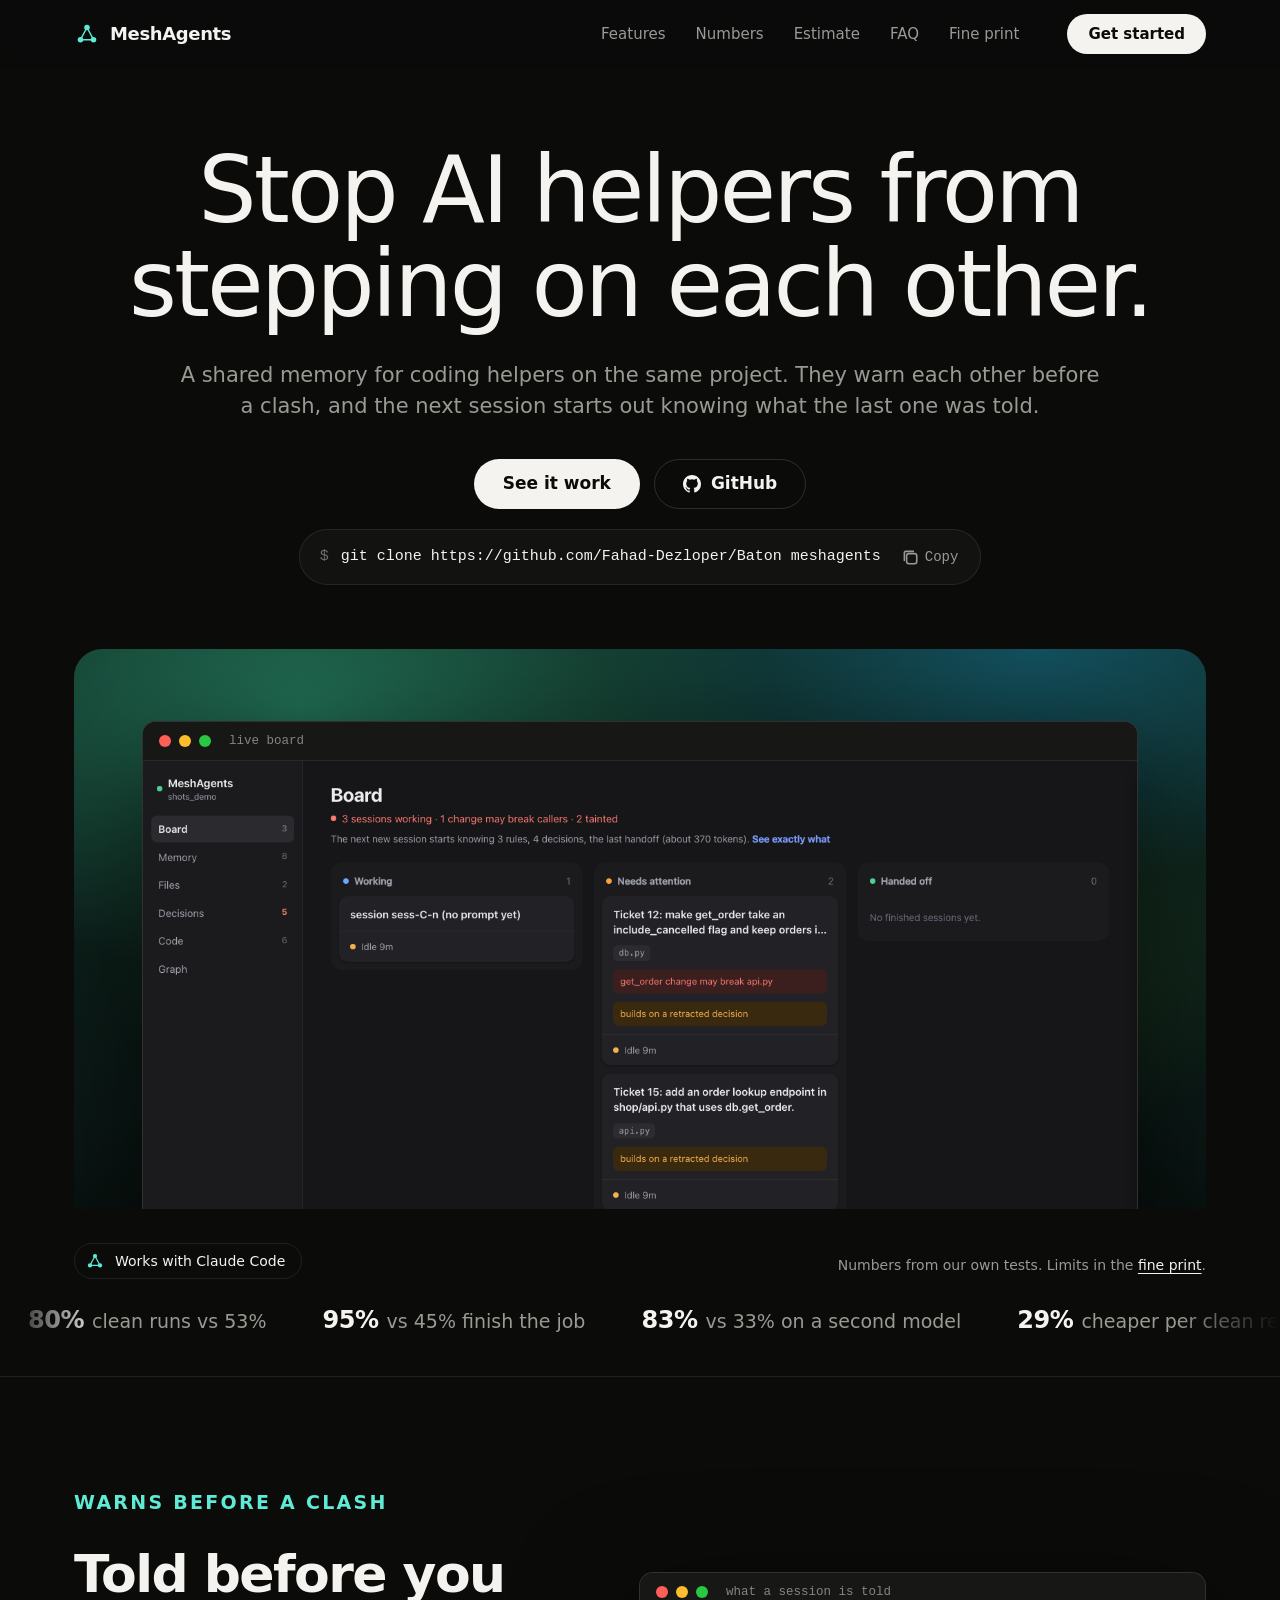
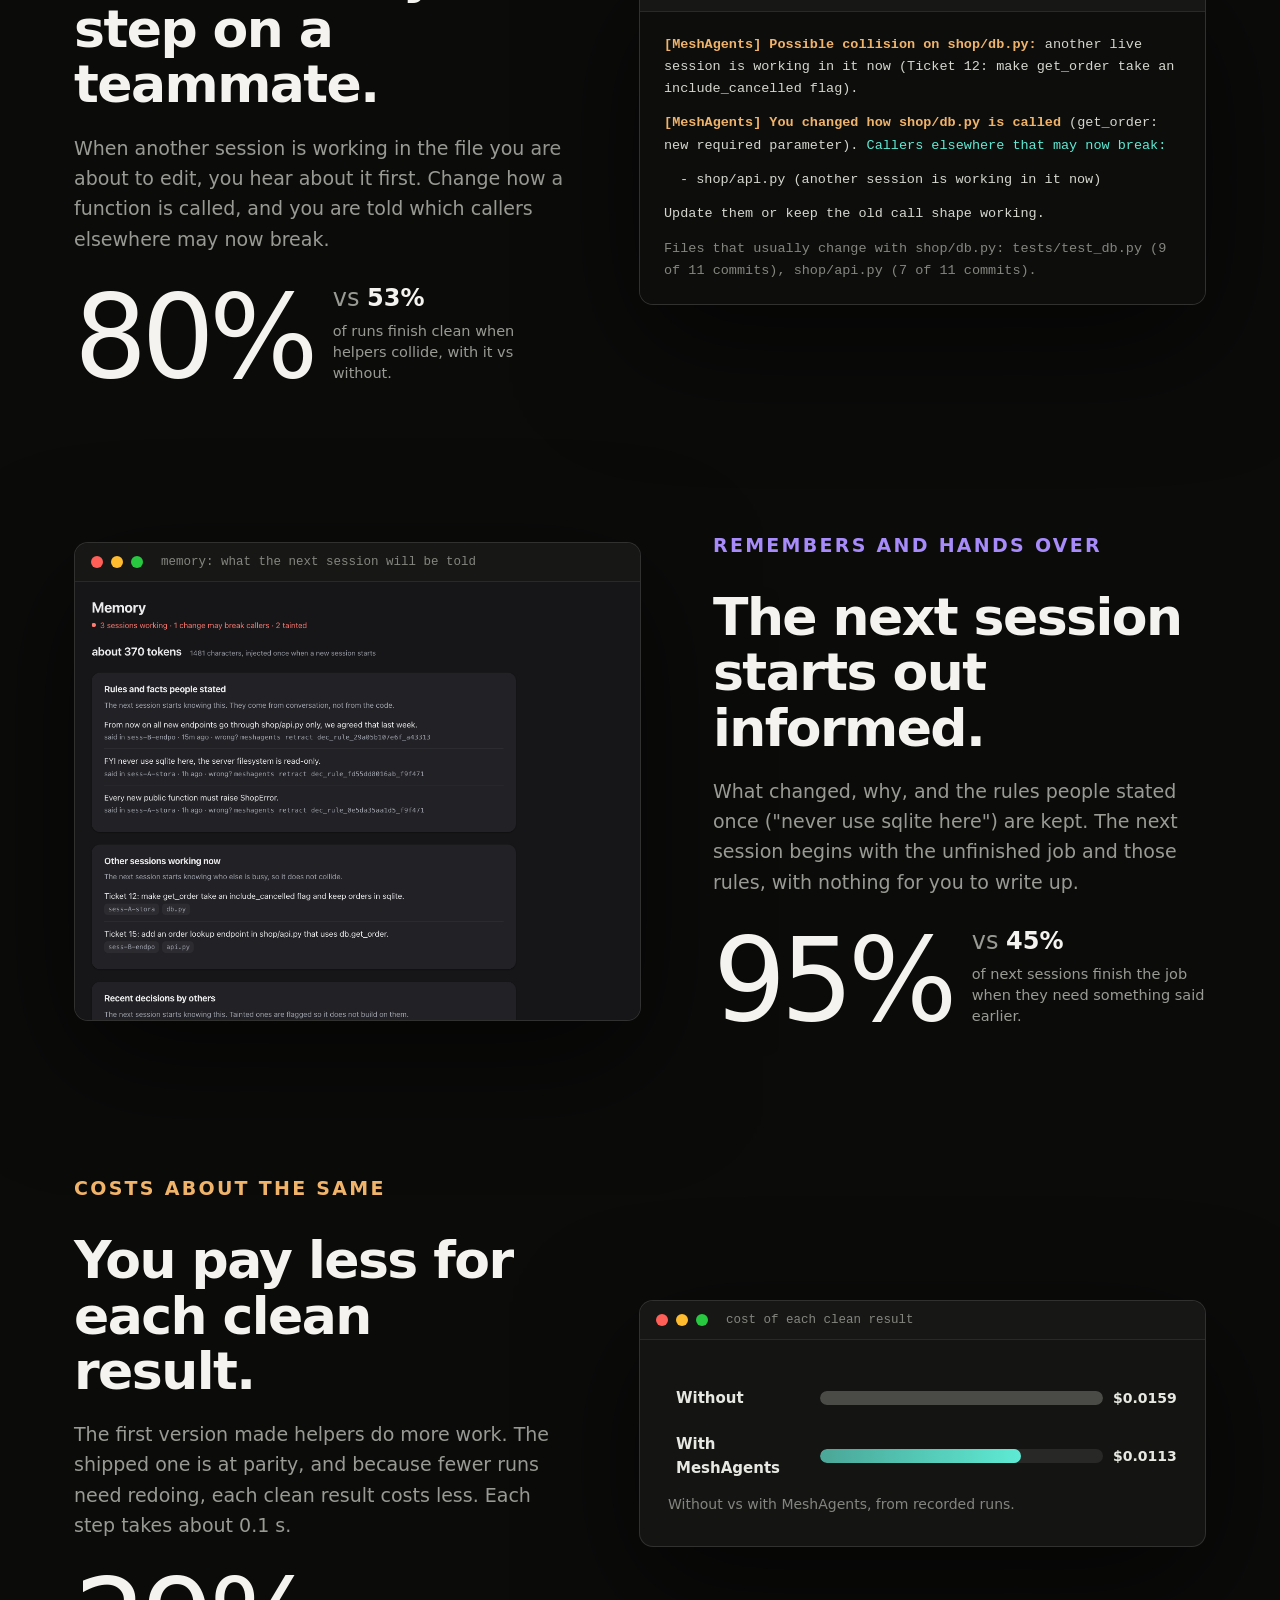
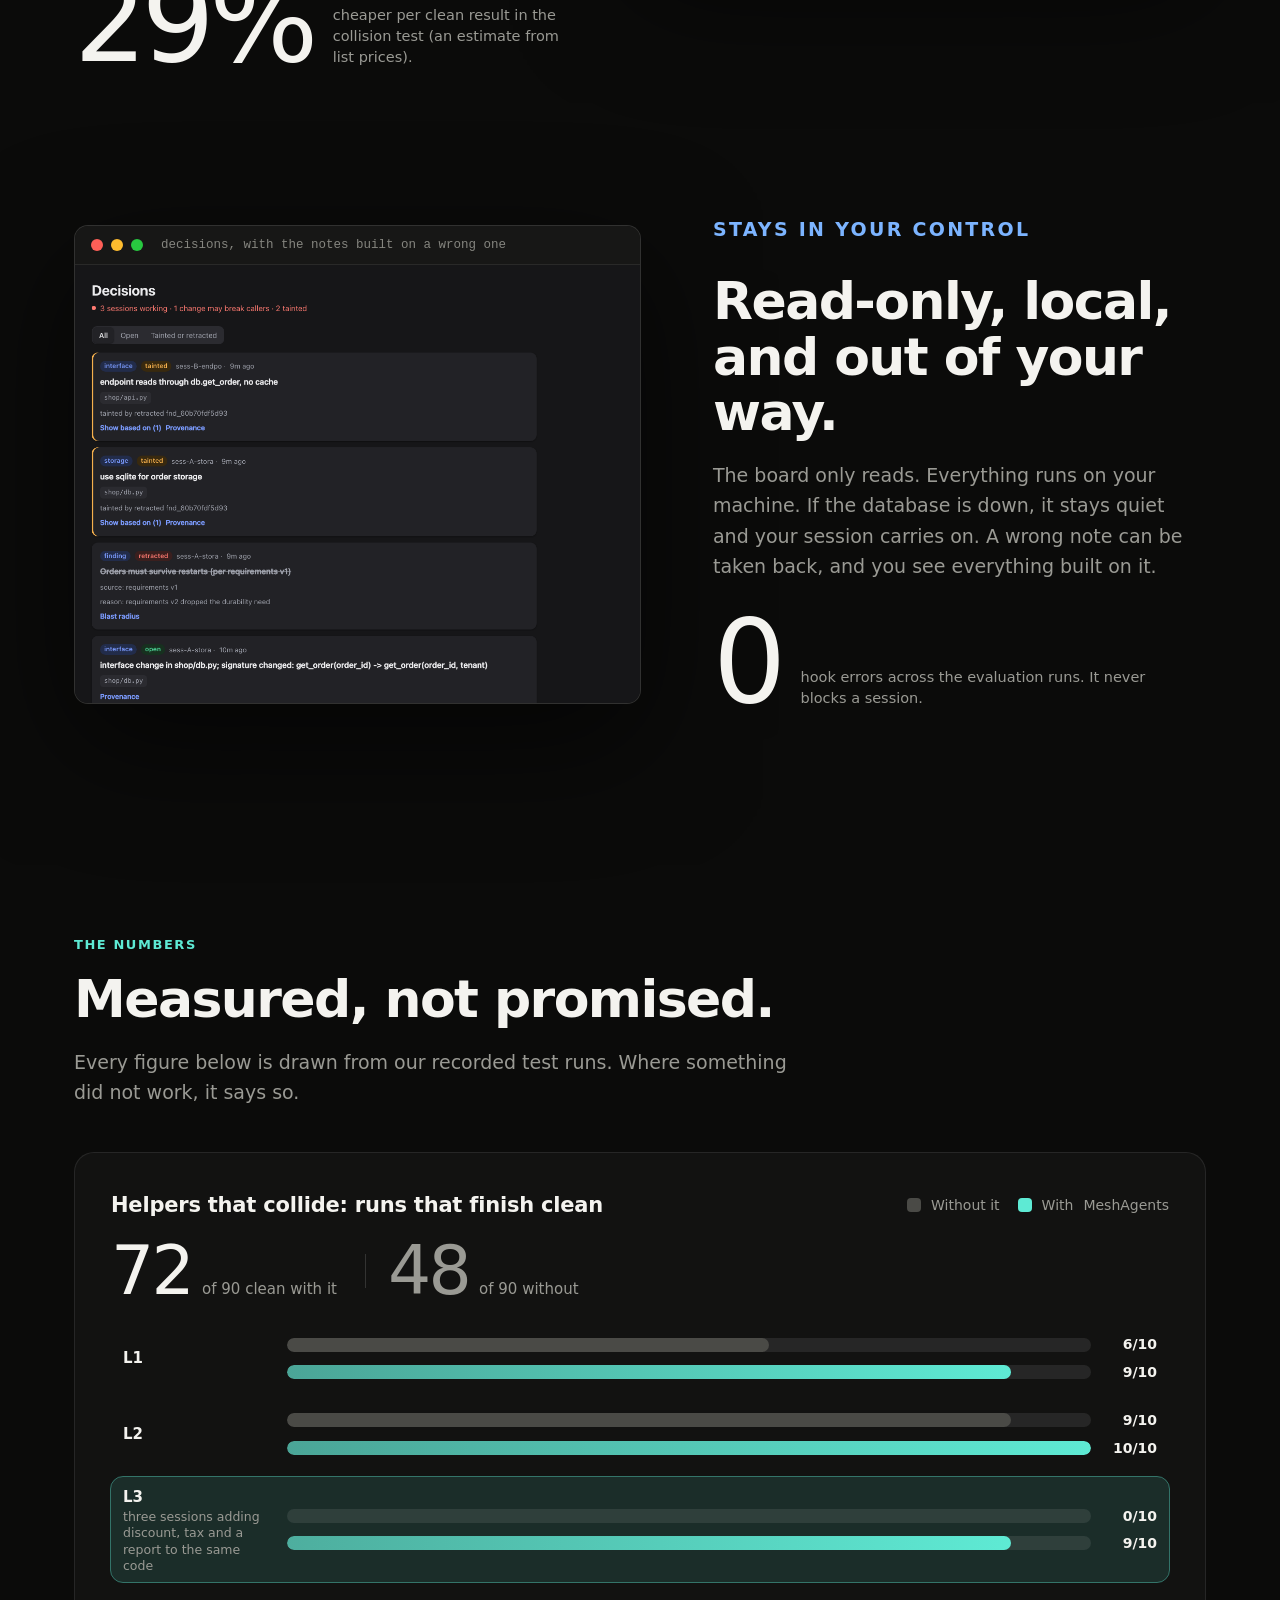
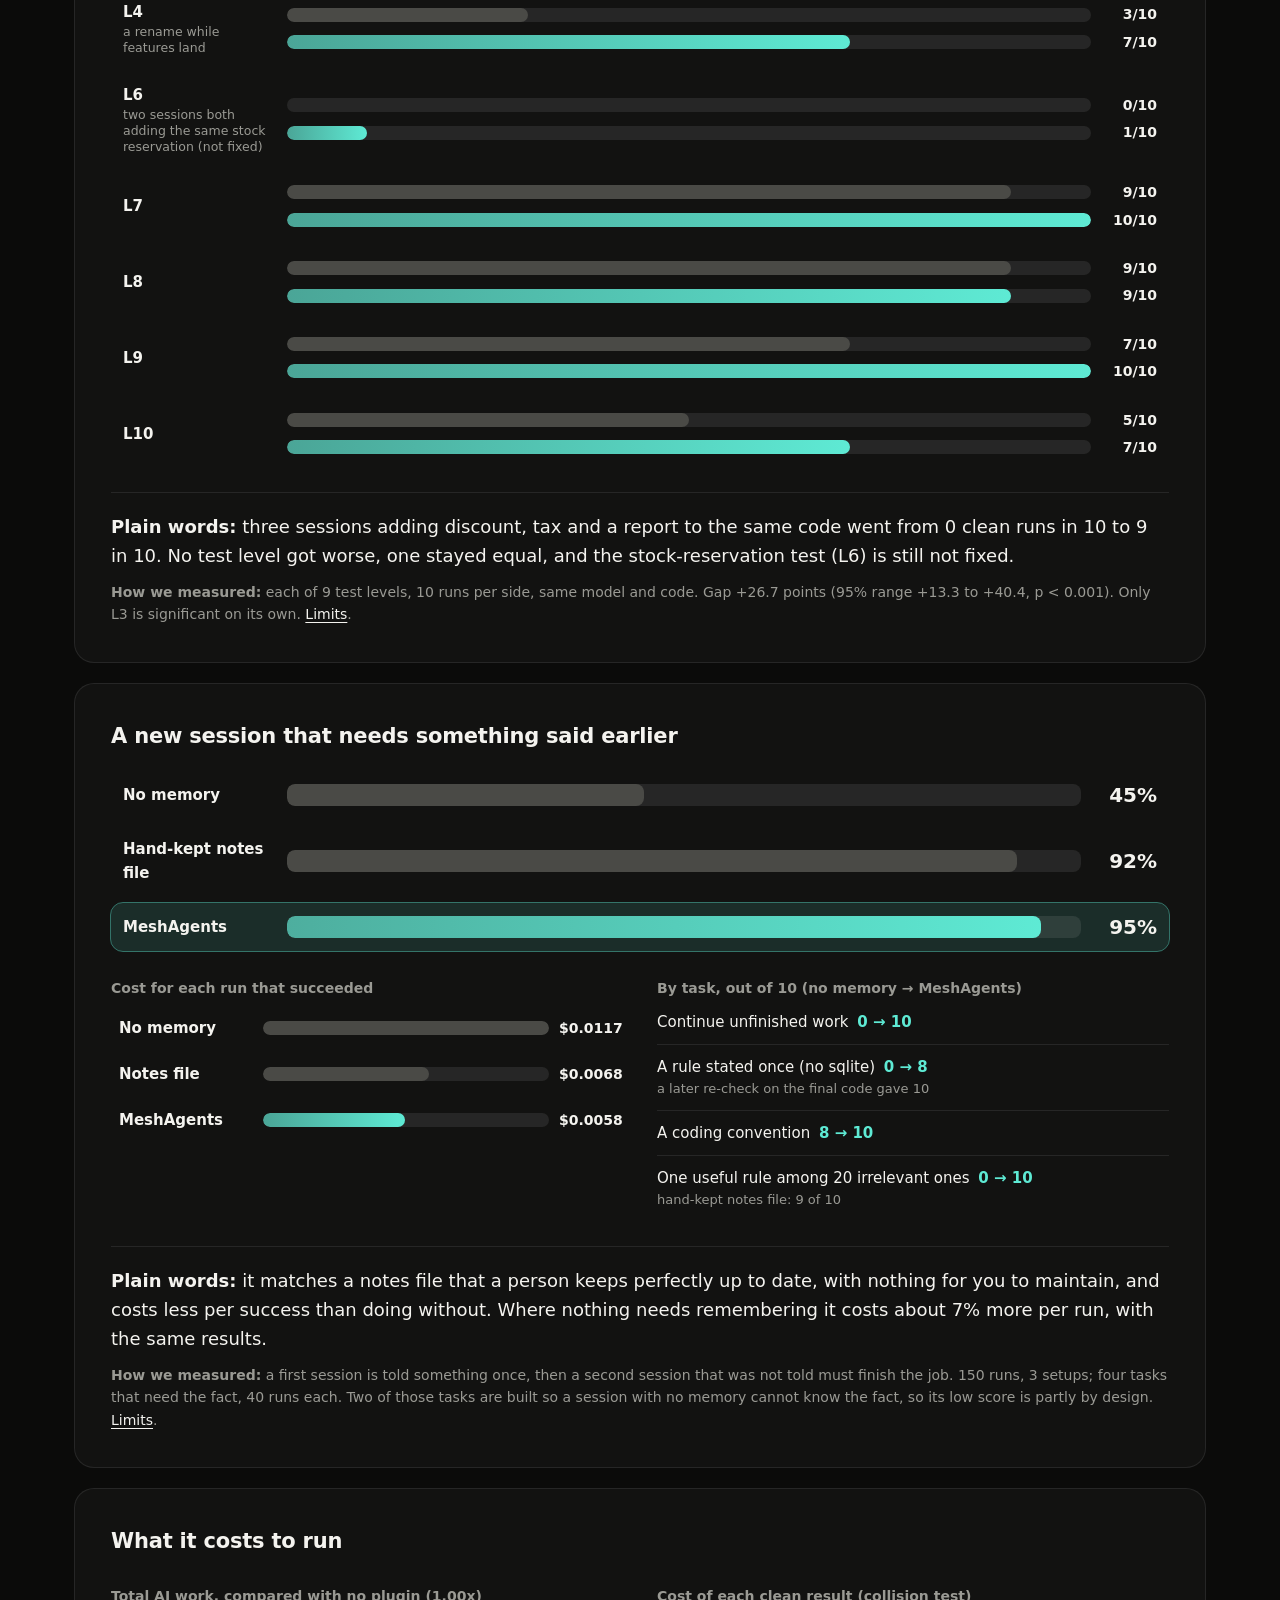
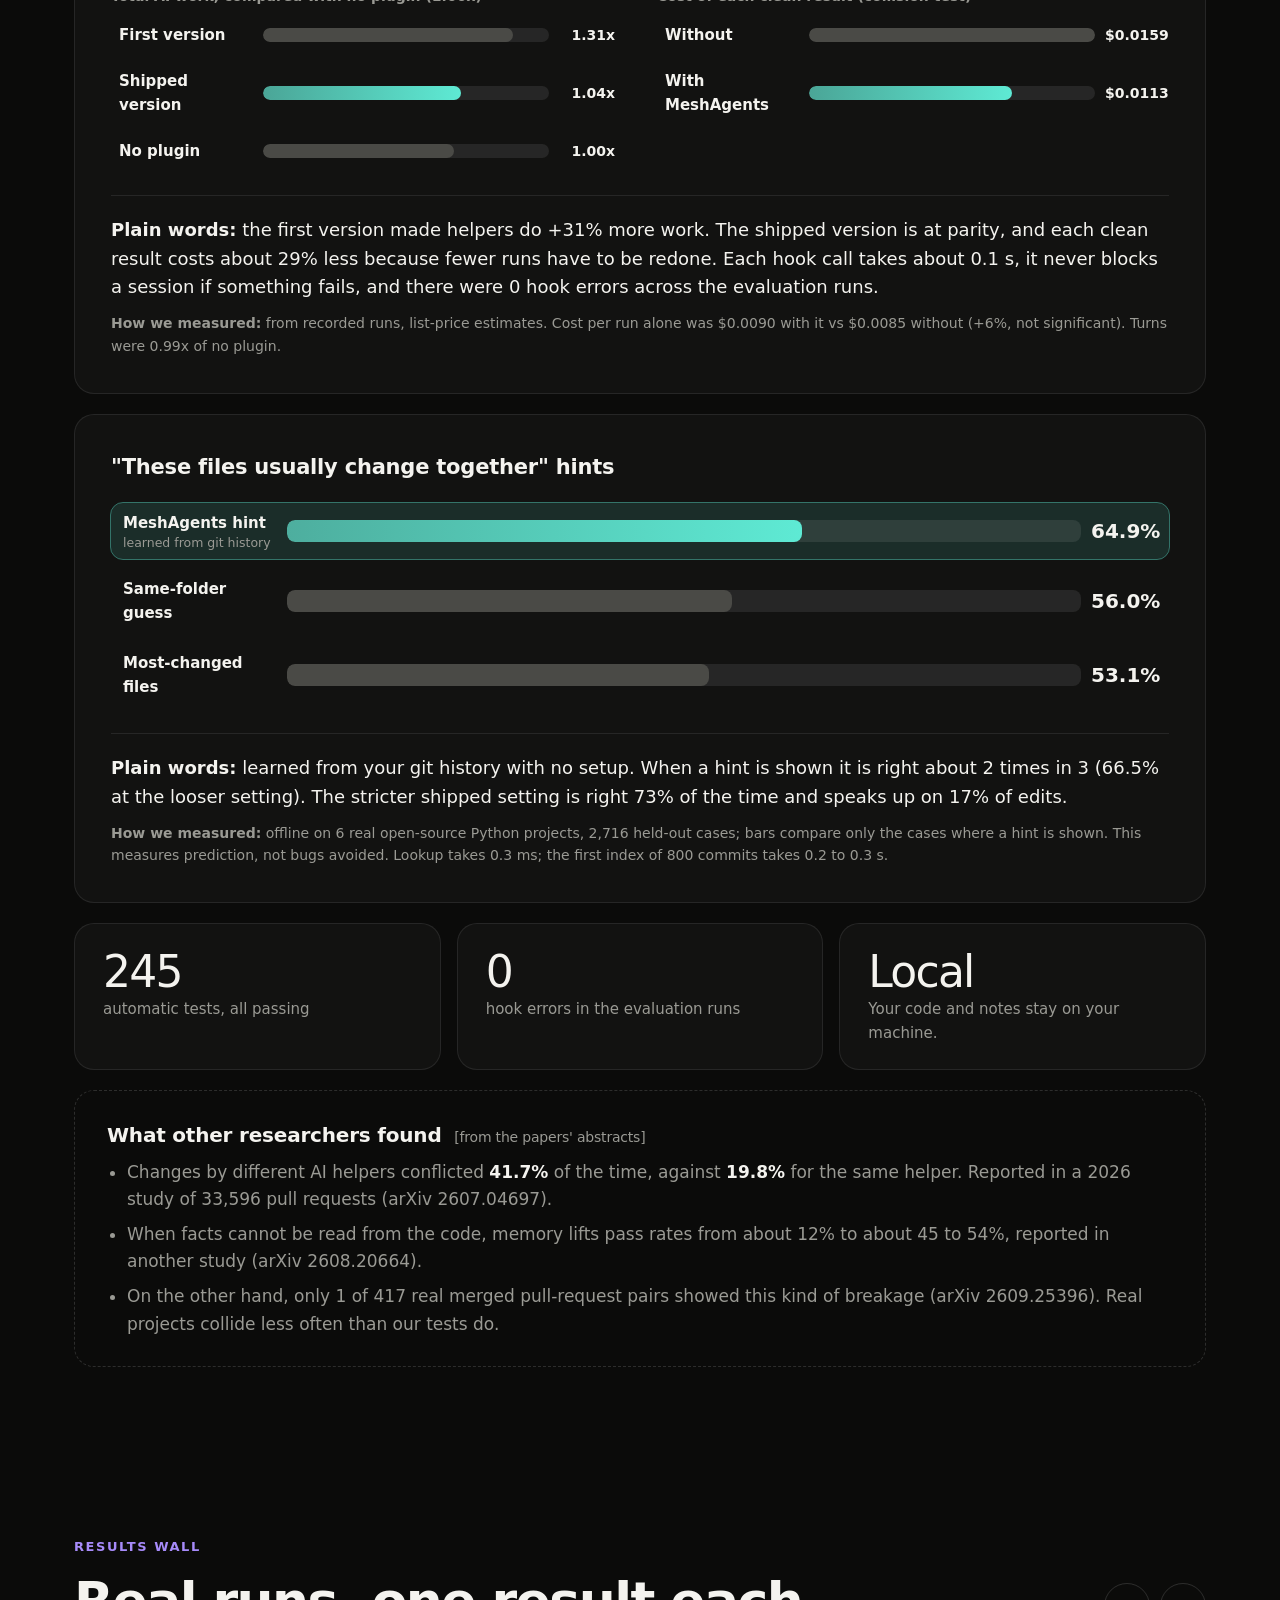
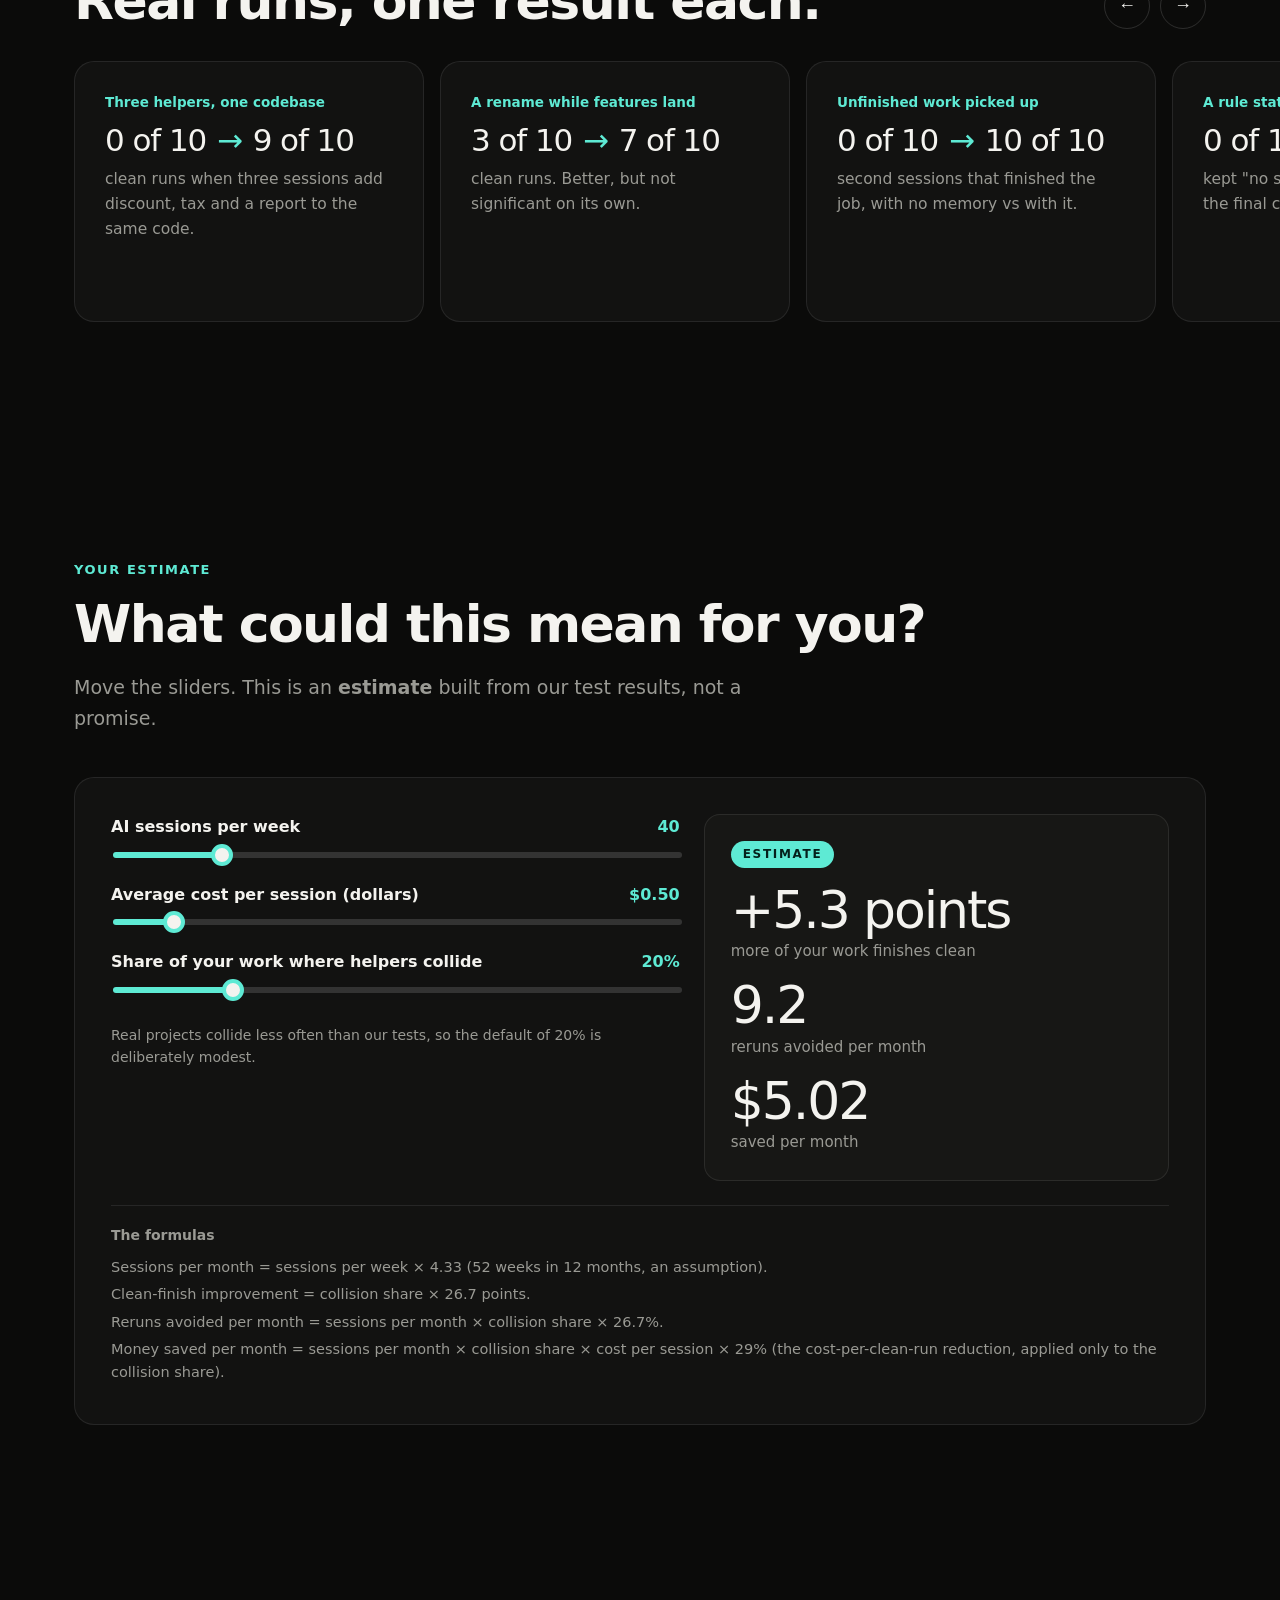
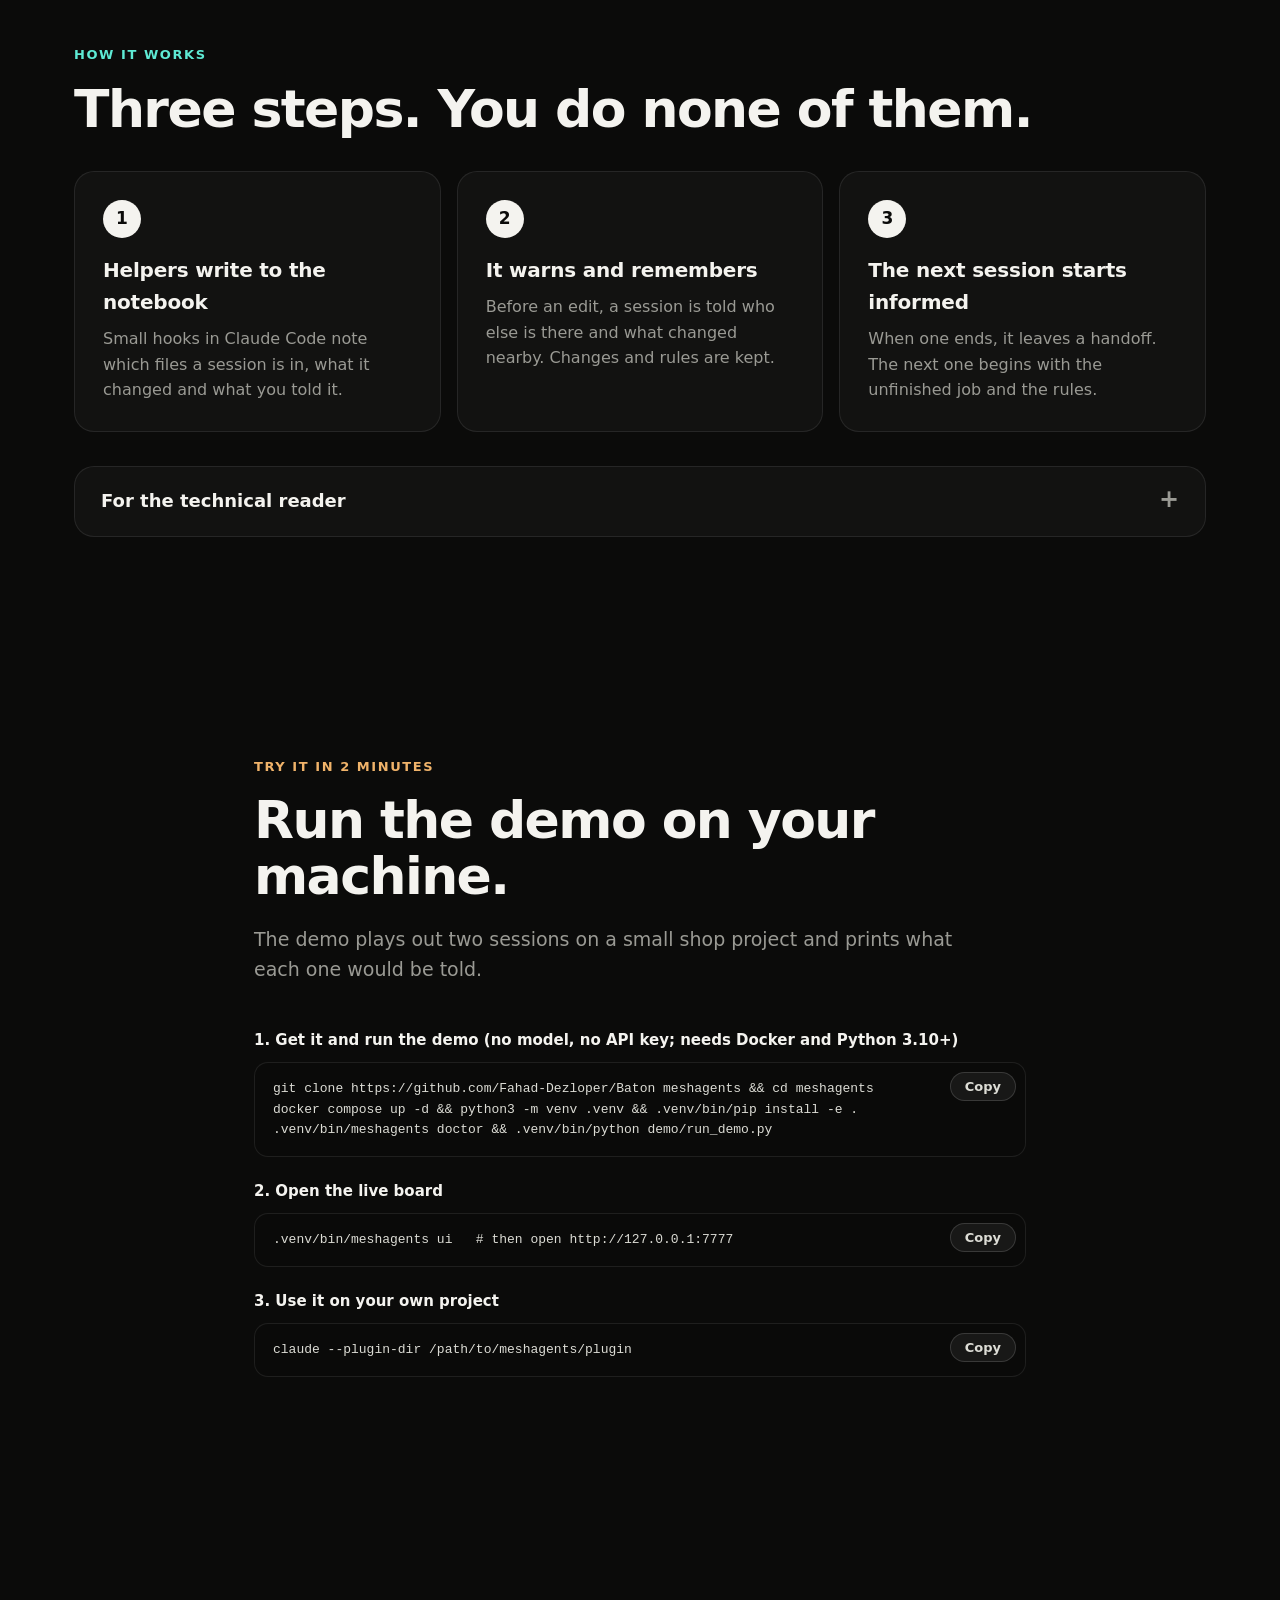
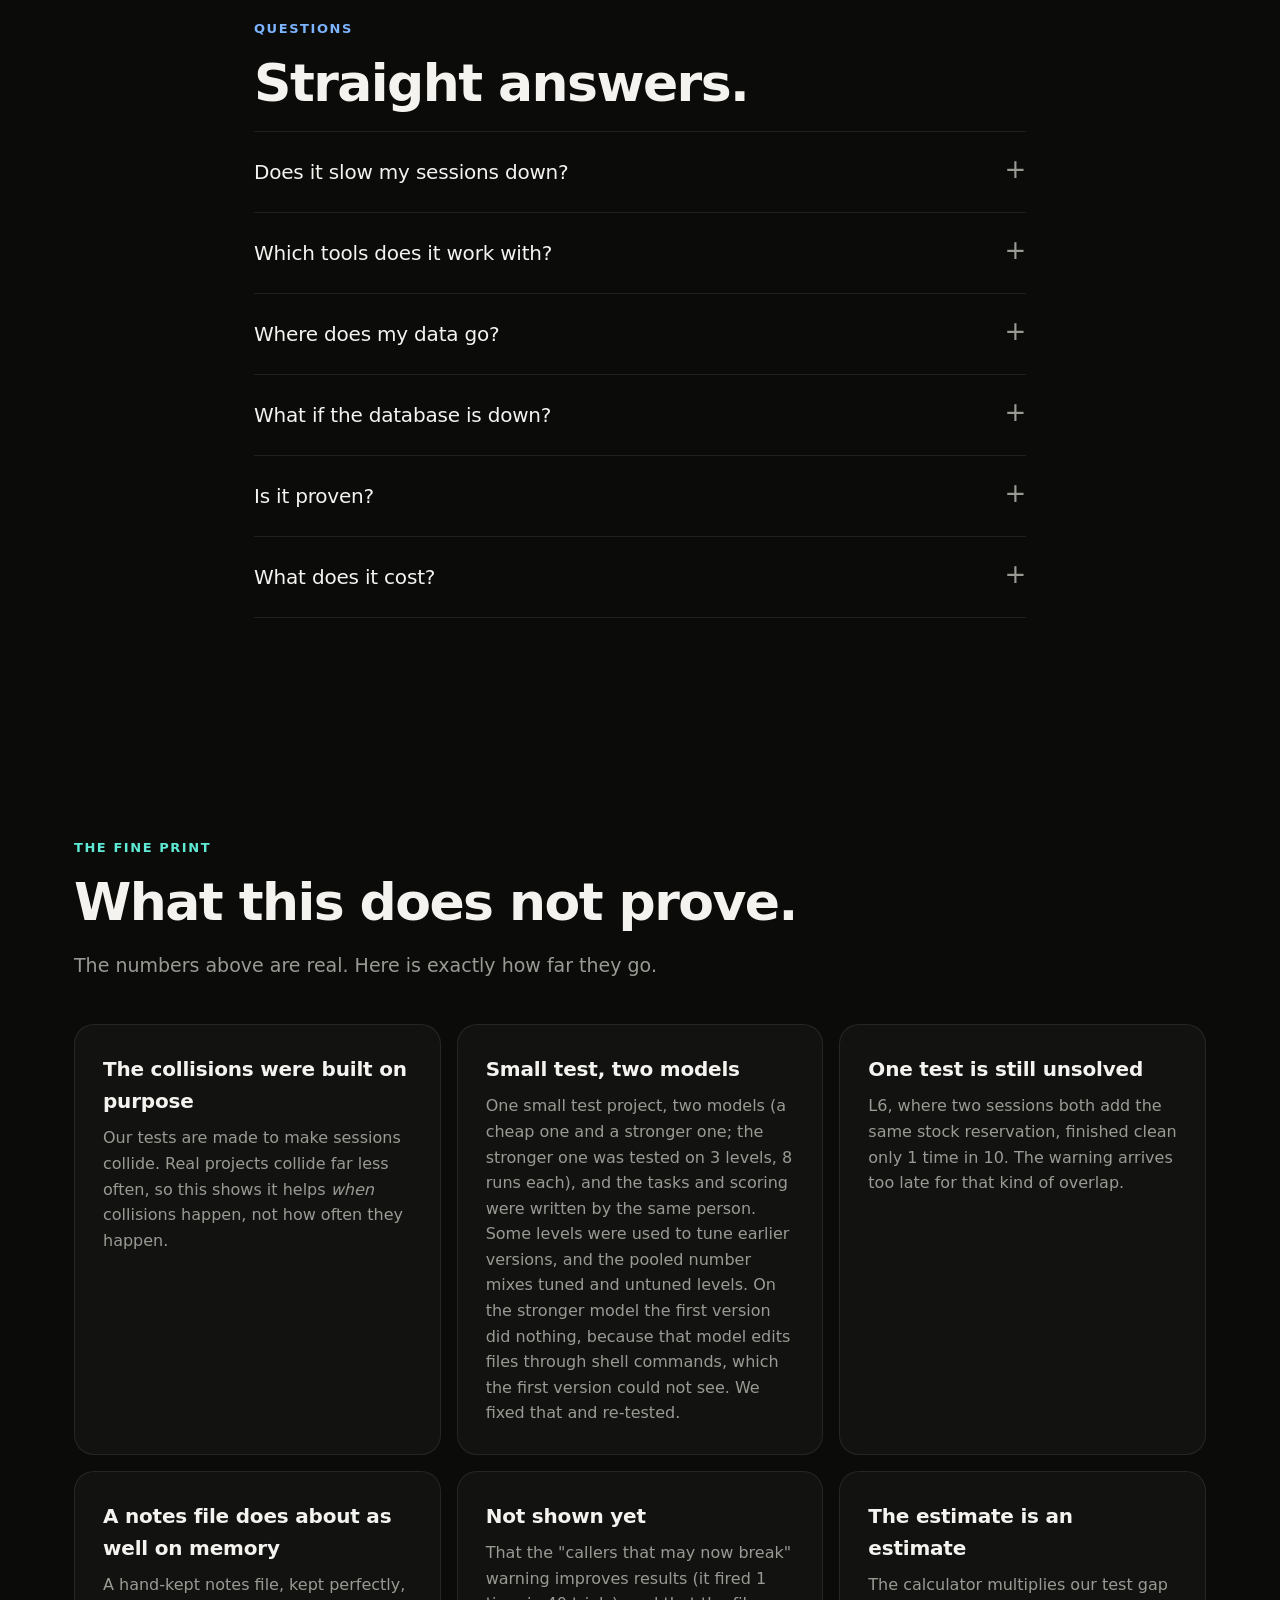
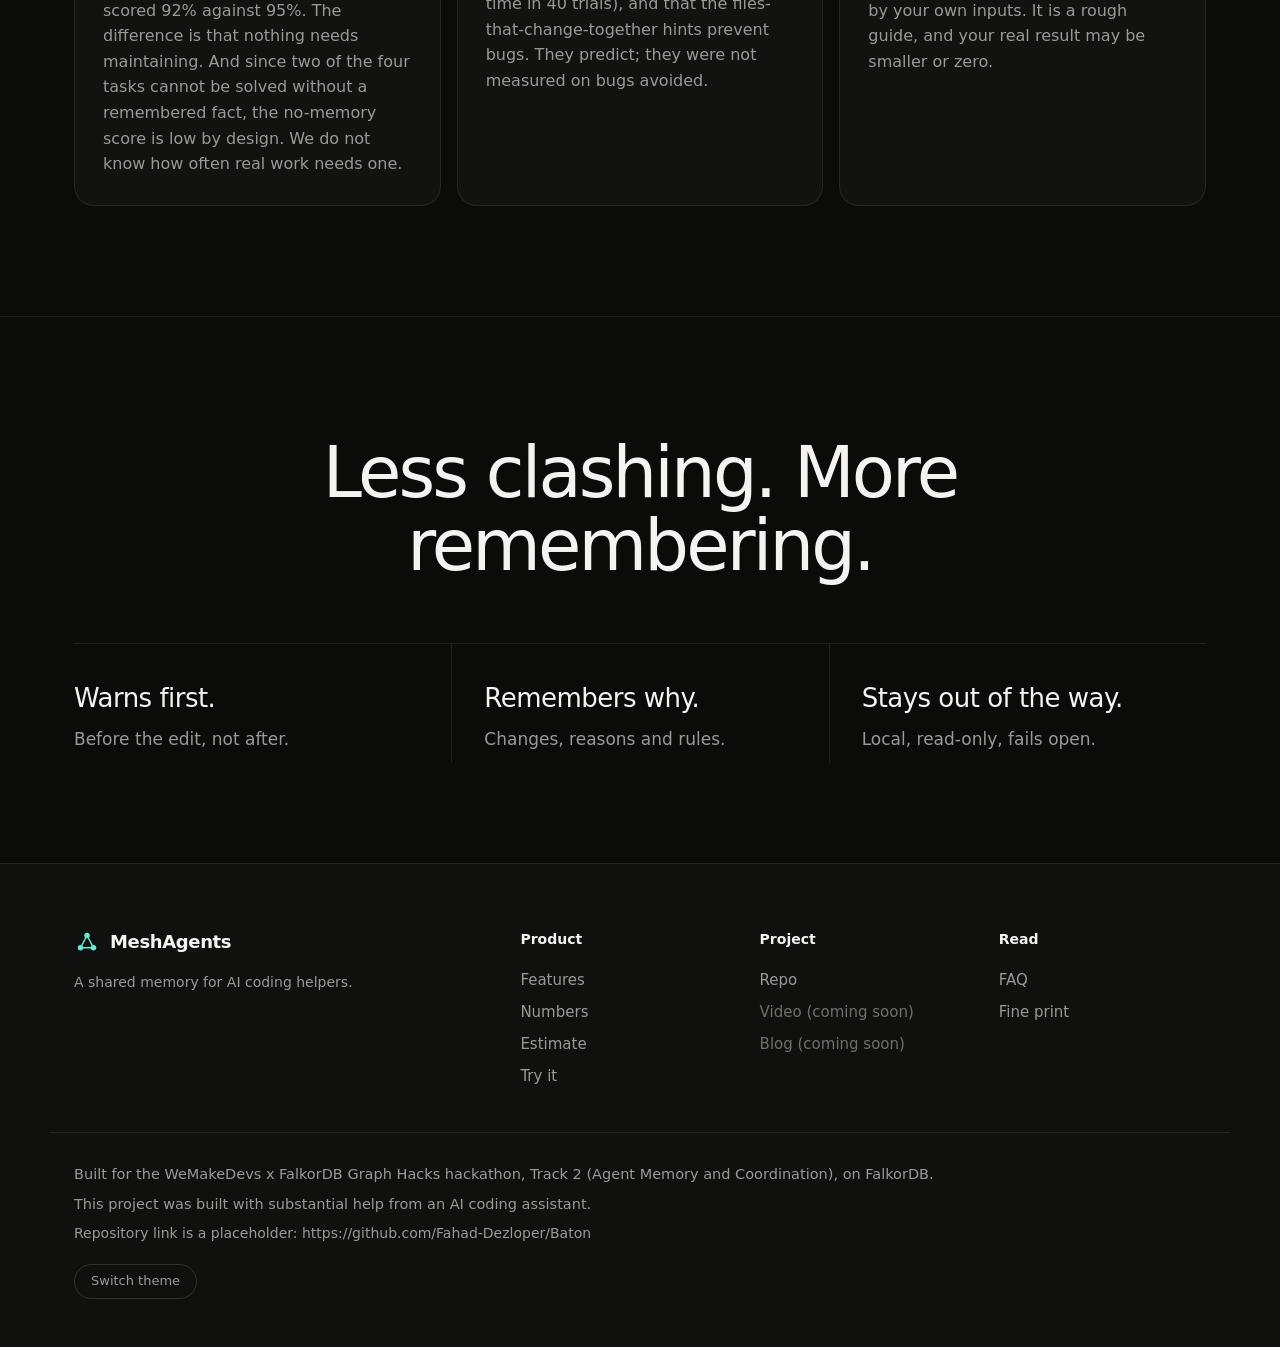
==== commit 8539d1aa: "Landing page: add second-model result, update limits and FAQ" ====
--- a/site/index.html
+++ b/site/index.html
@@ -61,6 +61,7 @@
       <ul class="marq-set">
         <li><b data-fact="collision.with_pct" data-fmt="num" data-suffix="%">80%</b> clean runs vs <span data-fact="collision.without_pct" data-fmt="num" data-suffix="%">53%</span></li>
         <li><b data-fact="memory.tool_pct" data-fmt="num" data-suffix="%">95%</b> vs <span data-fact="memory.none_pct" data-fmt="num" data-suffix="%">45%</span> finish the job</li>
+        <li><b data-fact="second.with_pct" data-fmt="num" data-suffix="%">83%</b> vs <span data-fact="second.without_pct" data-fmt="num" data-suffix="%">33%</span> on a second model</li>
         <li><b data-fact="collision.cost_clean_drop_pct" data-fmt="num" data-suffix="%">29%</b> cheaper per clean result</li>
         <li><b data-fact="cochange.query_ms" data-fmt="num" data-dec="1">0.3</b> ms hint lookup</li>
         <li><b data-fact="tests.count" data-fmt="num">245</b> automatic tests</li>
@@ -244,6 +245,7 @@
     <article class="rc"><small>One rule among <span data-fact="memory.r6.irrelevant_rules" data-fmt="num">20</span> irrelevant ones</small><p class="rn"><span data-fact="memory.r6.none" data-fmt="num">0</span> of <span data-fact="memory.r6.runs" data-fmt="num">10</span> <i>&rarr;</i> <span data-fact="memory.r6.tool" data-fmt="num">10</span> of <span data-fact="memory.r6.runs" data-fmt="num">10</span></p><p>A hand-kept notes file got <span data-fact="memory.r6.notes" data-fmt="num">9</span> of <span data-fact="memory.r6.runs" data-fmt="num">10</span>.</p></article>
     <article class="rc"><small>Taking back a wrong note</small><p class="rn">about <span data-fact="retract.ms" data-fmt="num">3</span> ms</p><p>to find exactly the notes built on it, on <span data-fact="retract.graphs" data-fmt="num">25</span> test graphs. A plain search found <span data-fact="retract.search_mixed_pct" data-fmt="num" data-suffix="%">65%</span> when sources are cited in mixed styles.</p></article>
     <article class="rc"><small>Files that change together</small><p class="rn"><span data-fact="cochange.hit_pct" data-fmt="num" data-dec="1" data-suffix="%">66.5%</span> right</p><p>when a hint is shown, from git history alone, on <span data-fact="cochange.projects" data-fmt="num">6</span> real open-source projects.</p></article>
+    <article class="rc"><small>A second, stronger AI model</small><p class="rn"><span data-fact="second.without_clean" data-fmt="num">8</span> of <span data-fact="second.runs" data-fmt="num">24</span> <i>&rarr;</i> <span data-fact="second.with_clean" data-fmt="num">20</span> of <span data-fact="second.runs" data-fmt="num">24</span></p><p>clean runs (<span data-fact="second.without_pct" data-fmt="num" data-suffix="%">33%</span> to <span data-fact="second.with_pct" data-fmt="num" data-suffix="%">83%</span>) on three test levels. Each clean run cost <span data-fact="second.cost_clean_with" data-fmt="usd" data-dec="3">$0.115</span> instead of <span data-fact="second.cost_clean_without" data-fmt="usd" data-dec="3">$0.314</span> at list prices. Gap +<span data-fact="second.gap_points" data-fmt="num">50</span> points, <span data-fact="collision.ci_level" data-fmt="num" data-suffix="%">95%</span> range +<span data-fact="second.ci_low" data-fmt="num">25</span> to +<span data-fact="second.ci_high" data-fmt="num">72</span>.</p></article>
     <article class="rc warn"><small>Not fixed yet</small><p class="rn"><span data-fact="collision.levels.4.with" data-fmt="num">1</span> of <span data-fact="collision.runs_per_level_side" data-fmt="num">10</span></p><p>Two sessions both adding the same stock reservation (L6). The warning arrives too late for that overlap.</p></article>
   </div>
 </section>
@@ -361,10 +363,10 @@
     <h2 class="h2l">Straight answers.</h2>
     <div class="faq">
       <details><summary>Does it slow my sessions down?</summary><p>Each step takes about <span data-fact="cost.hook_seconds" data-fmt="num" data-dec="1">0.1</span> s, and it never blocks a session. Total AI work was <span data-fact="cost.turns_ratio" data-fmt="num" data-dec="2" data-suffix="x">0.99x</span> of no plugin in turns.</p></details>
-      <details><summary>Which tools does it work with?</summary><p>Claude Code today, through hooks, with an optional MCP server for explicit use. Nothing else is claimed.</p></details>
+      <details><summary>Which tools does it work with?</summary><p>Claude Code today, through hooks, with an optional MCP server for explicit use. Tested with two Claude models; edits made through the Edit tools and through shell commands are both tracked. Nothing else is claimed.</p></details>
       <details><summary>Where does my data go?</summary><p>Into a FalkorDB graph on your own machine. Nothing leaves it, and the board is read-only and local.</p></details>
       <details><summary>What if the database is down?</summary><p>It stays out of the way: the hooks print nothing and your session carries on.</p></details>
-      <details><summary>Is it proven?</summary><p>Partly. We measured strong wins in constructed tests, on one small project with one cheap model. Real projects collide less often than our tests. Read <a href="#fine-print">the fine print</a>.</p></details>
+      <details><summary>Is it proven?</summary><p>Partly. We measured strong wins in constructed tests, on one small project with two models. Real projects collide less often than our tests. Read <a href="#fine-print">the fine print</a>.</p></details>
       <details><summary>What does it cost?</summary><p>Nothing to run beyond FalkorDB. The AI work per run is about the same: <span data-fact="collision.cost_run_with" data-fmt="usd" data-dec="4">$0.0090</span> with it vs <span data-fact="collision.cost_run_without" data-fmt="usd" data-dec="4">$0.0085</span> without, which was not a significant difference.</p></details>
     </div>
   </div>
@@ -378,7 +380,7 @@
     <p class="sub">The numbers above are real. Here is exactly how far they go.</p>
     <div class="cards two">
       <article class="card reveal"><h3>The collisions were built on purpose</h3><p>Our tests are made to make sessions collide. Real projects collide far less often, so this shows it helps <em>when</em> collisions happen, not how often they happen.</p></article>
-      <article class="card reveal d1"><h3>Small test, one cheap model</h3><p>One small test project, one inexpensive model, and the tasks and scoring were written by the same person. Some levels were used to tune earlier versions, and the pooled number mixes tuned and untuned levels.</p></article>
+      <article class="card reveal d1"><h3>Small test, two models</h3><p>One small test project, two models (a cheap one and a stronger one; the stronger one was tested on <span data-fact="second.levels_count" data-fmt="num">3</span> levels, <span data-fact="second.runs_per_level" data-fmt="num">8</span> runs each), and the tasks and scoring were written by the same person. Some levels were used to tune earlier versions, and the pooled number mixes tuned and untuned levels. On the stronger model the first version did nothing, because that model edits files through shell commands, which the first version could not see. We fixed that and re-tested.</p></article>
       <article class="card reveal"><h3>One test is still unsolved</h3><p>L6, where two sessions both add the same stock reservation, finished clean only <span data-fact="collision.levels.4.with" data-fmt="num">1</span> time in <span data-fact="collision.runs_per_level_side" data-fmt="num">10</span>. The warning arrives too late for that kind of overlap.</p></article>
       <article class="card reveal d1"><h3>A notes file does about as well on memory</h3><p>A hand-kept notes file, kept perfectly, scored <span data-fact="memory.notes_pct" data-fmt="num" data-suffix="%">92%</span> against <span data-fact="memory.tool_pct" data-fmt="num" data-suffix="%">95%</span>. The difference is that nothing needs maintaining. And since two of the four tasks cannot be solved without a remembered fact, the no-memory score is low by design. We do not know how often real work needs one.</p></article>
       <article class="card reveal"><h3>Not shown yet</h3><p>That the "callers that may now break" warning improves results (it fired <span data-fact="codegraph.fired" data-fmt="num">1</span> time in <span data-fact="codegraph.trials" data-fmt="num">40</span> trials), and that the files-that-change-together hints prevent bugs. They predict; they were not measured on bugs avoided.</p></article>
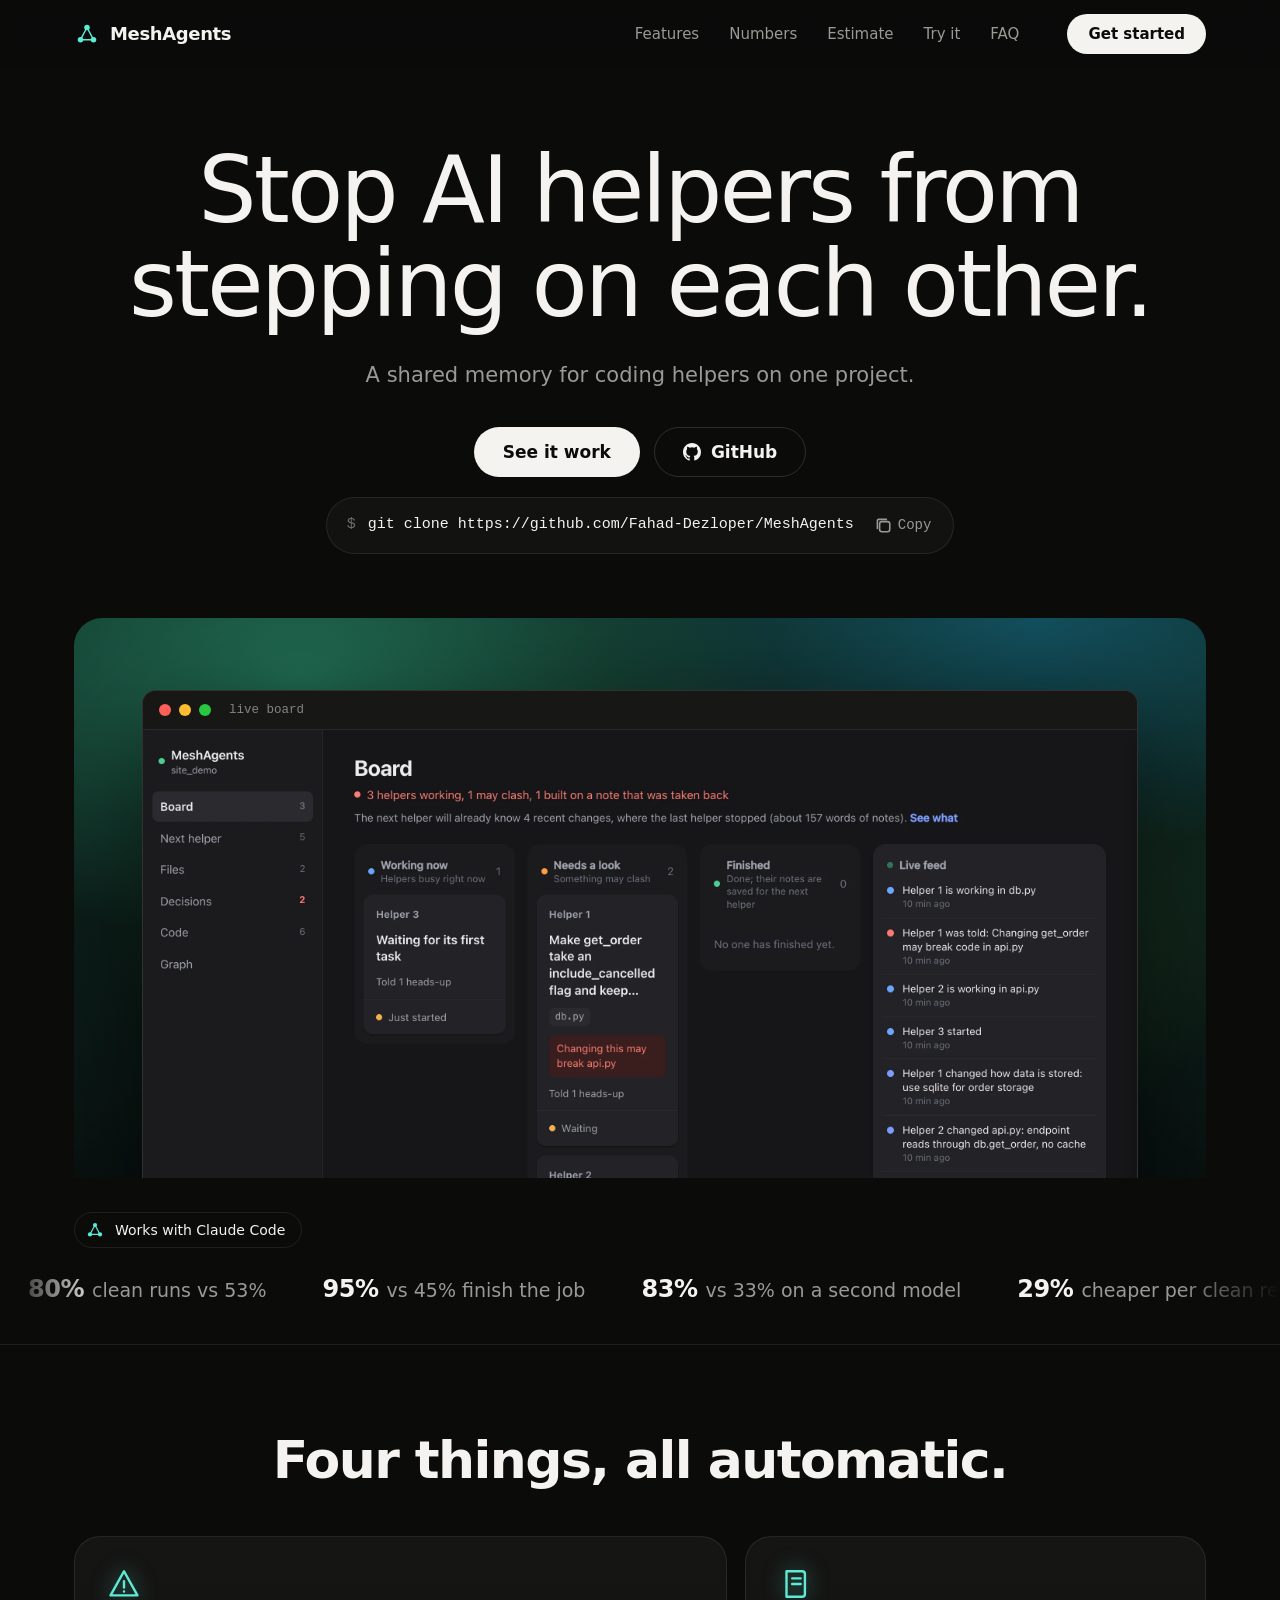
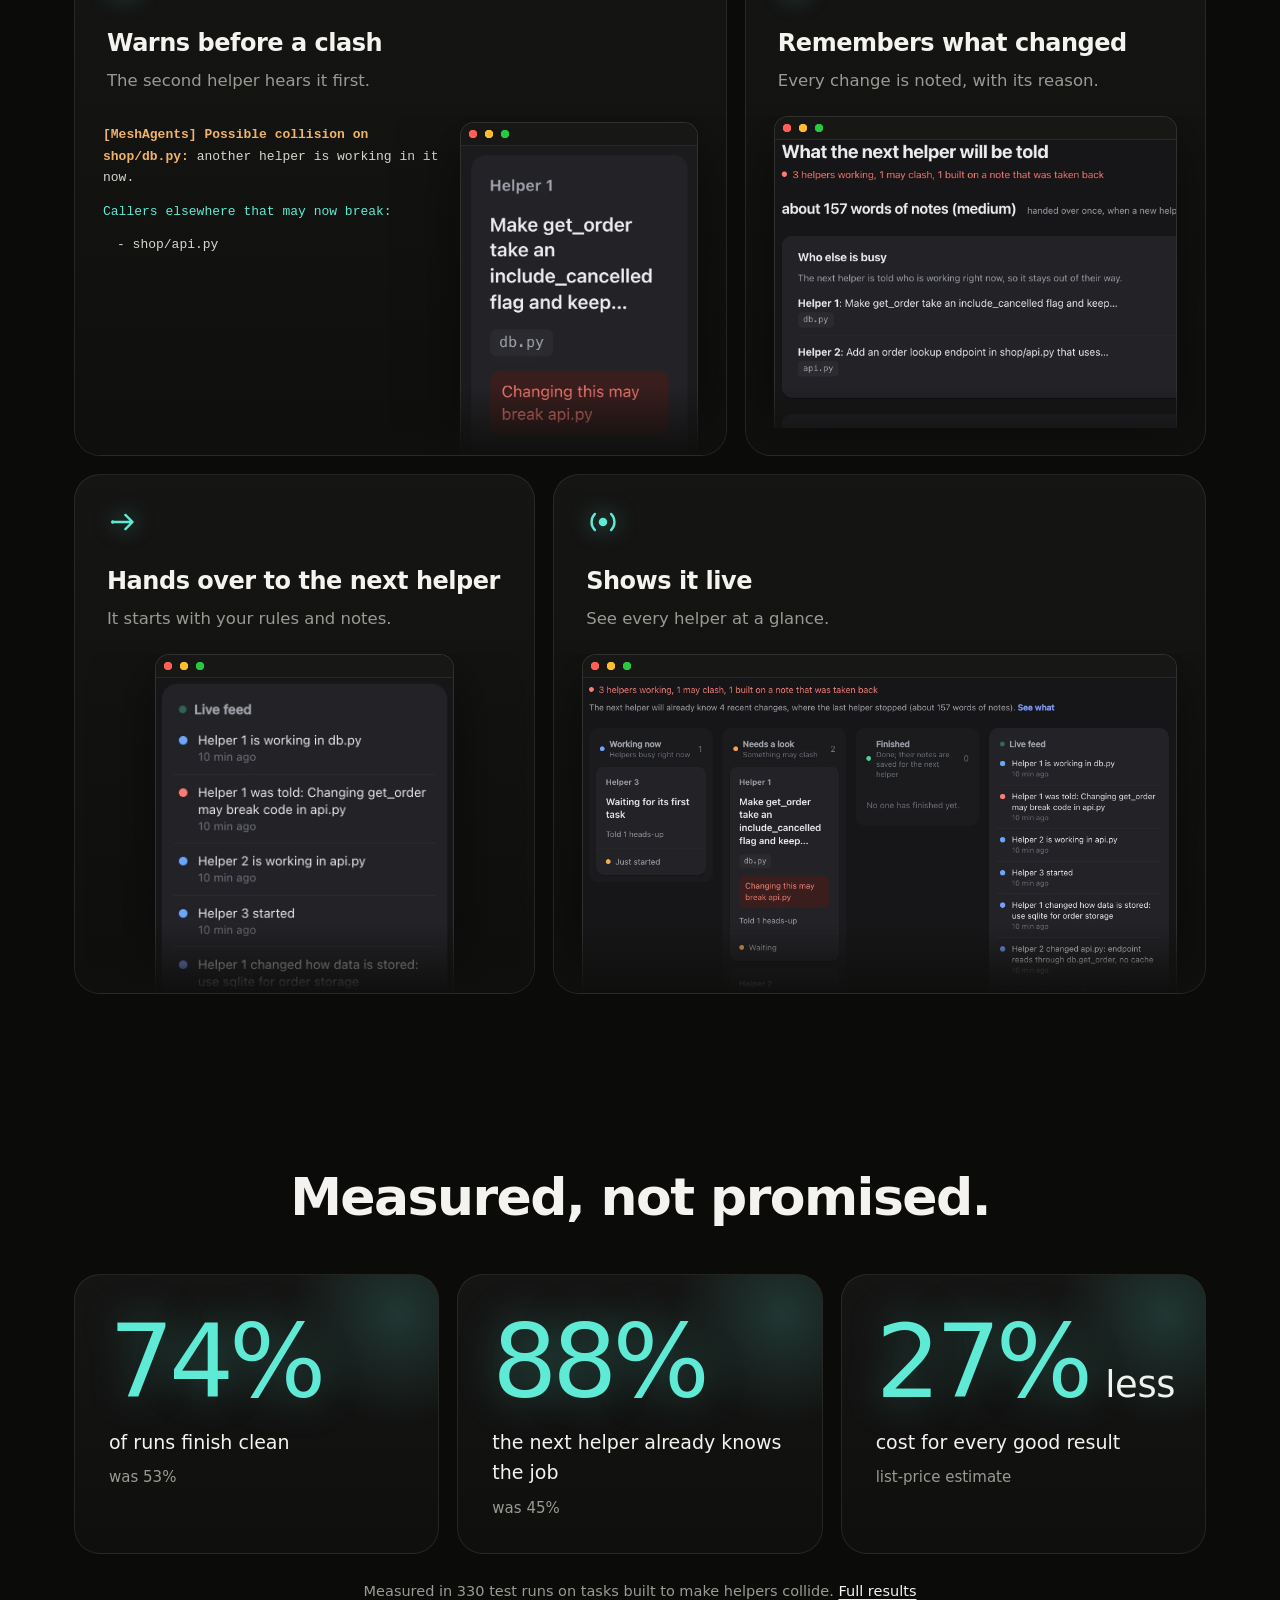
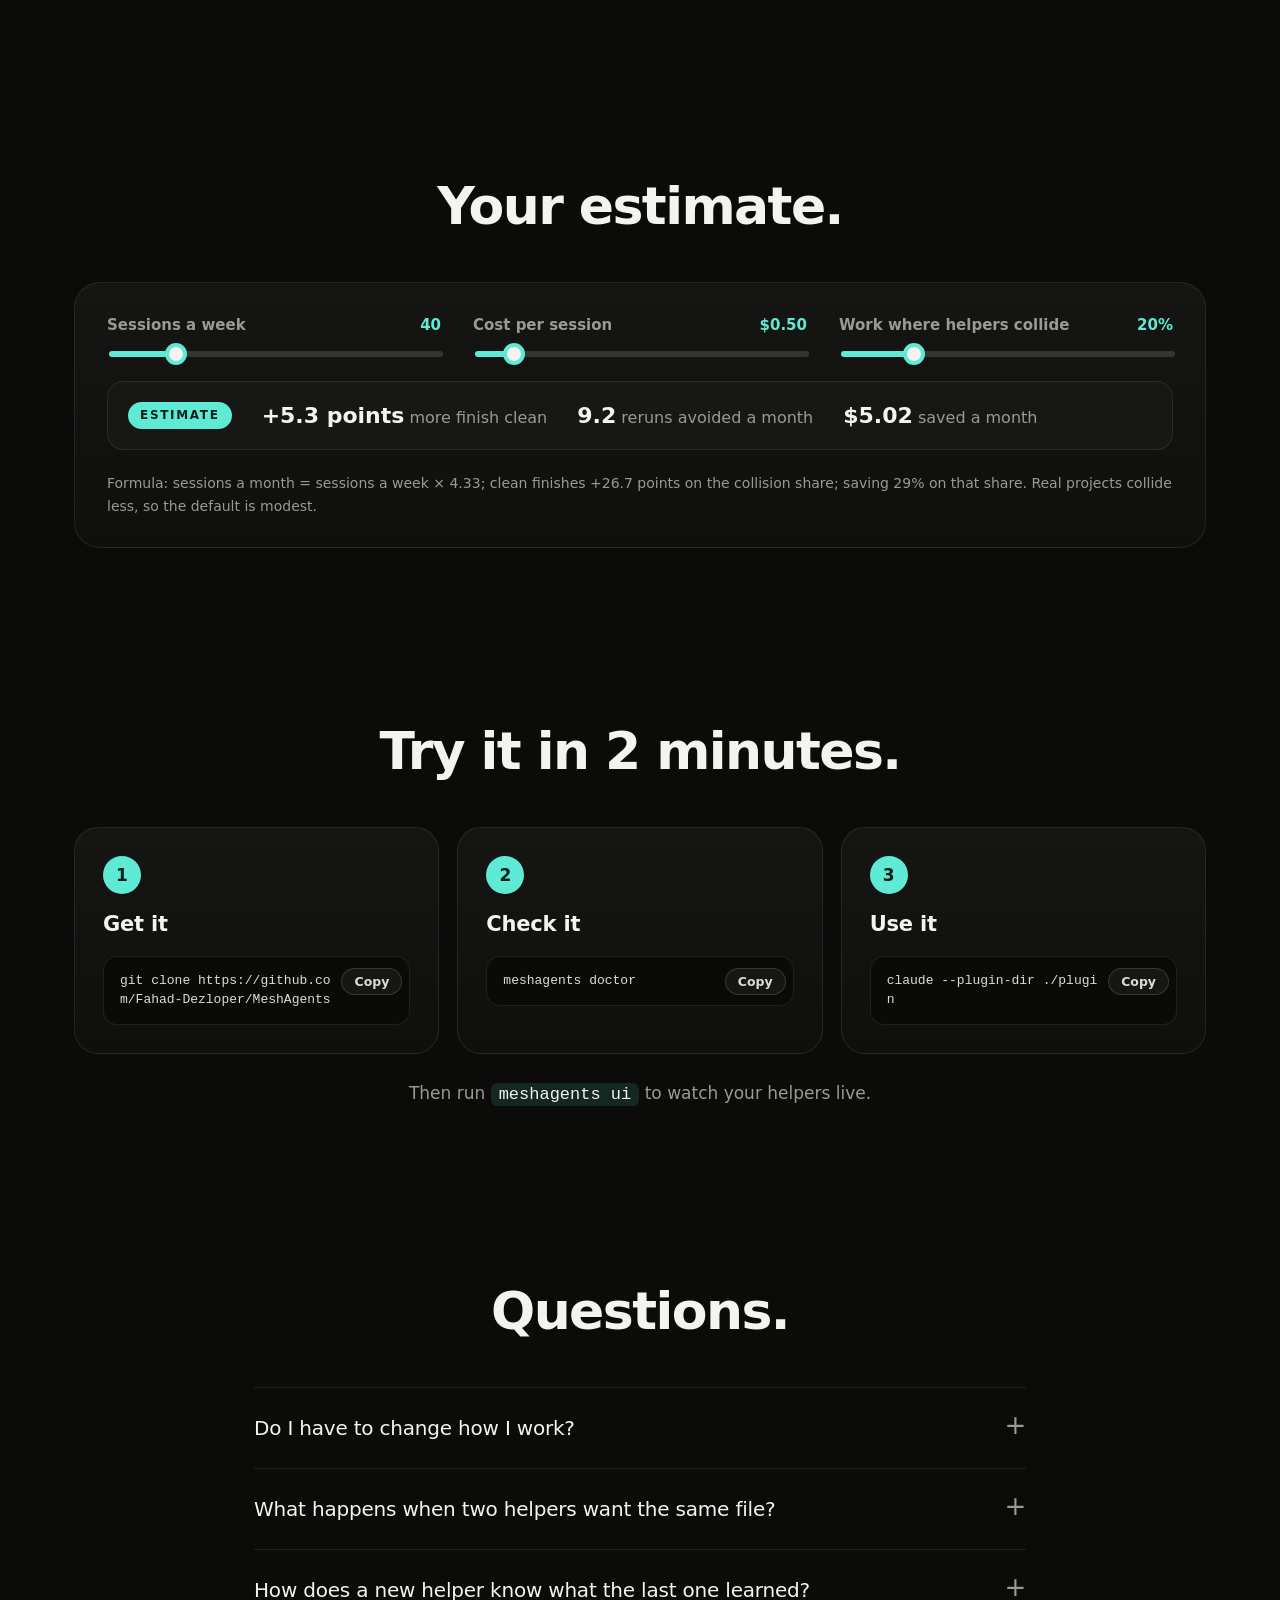
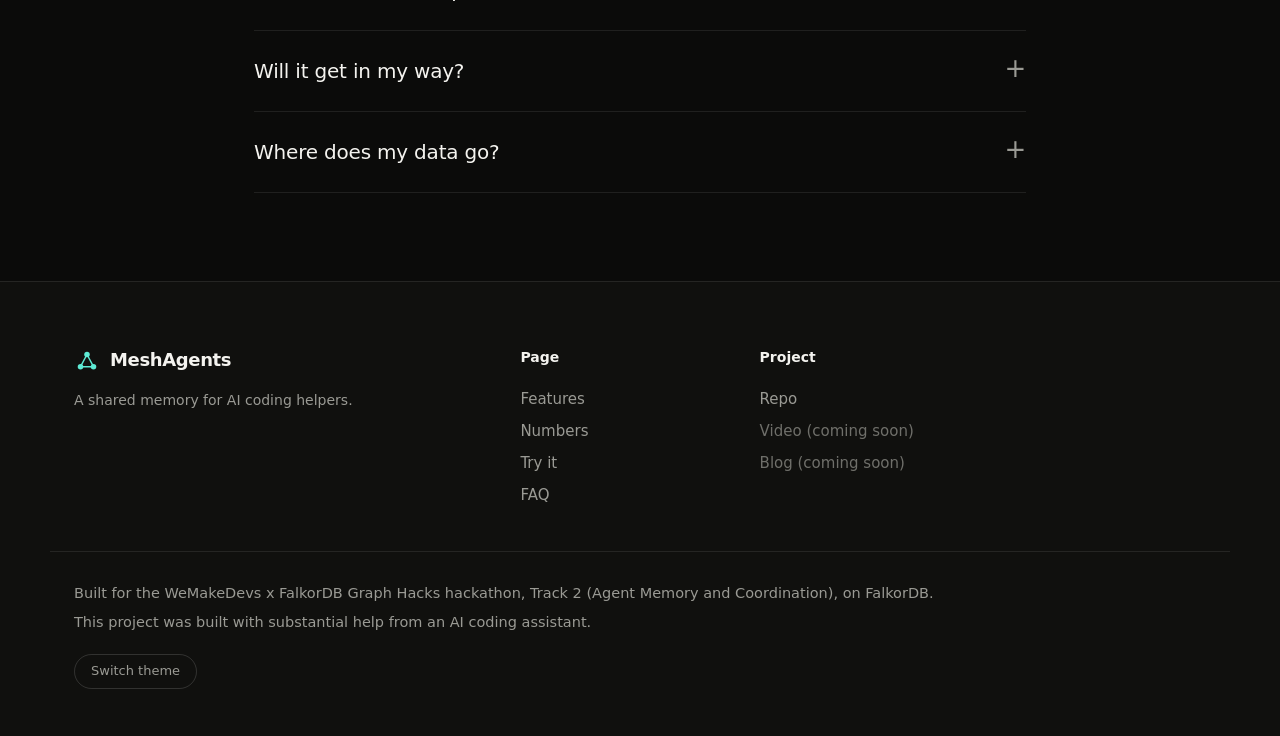
==== commit 6f6d30dc: "Simplify landing page: bento grid, three number cards, merged install steps, short FAQ" ====
--- a/site/index.html
+++ b/site/index.html
@@ -19,27 +19,31 @@
   </symbol>
   <symbol id="gh" viewBox="0 0 16 16"><path fill="currentColor" d="M8 0C3.58 0 0 3.58 0 8c0 3.54 2.29 6.53 5.47 7.59.4.07.55-.17.55-.38 0-.19-.01-.82-.01-1.49-2.01.37-2.53-.49-2.69-.94-.09-.23-.48-.94-.82-1.13-.28-.15-.68-.52-.01-.53.63-.01 1.08.58 1.23.82.72 1.21 1.87.87 2.33.66.07-.52.28-.87.51-1.07-1.78-.2-3.64-.89-3.64-3.95 0-.87.31-1.59.82-2.15-.08-.2-.36-1.02.08-2.12 0 0 .67-.21 2.2.82a7.6 7.6 0 0 1 4 0c1.53-1.04 2.2-.82 2.2-.82.44 1.1.16 1.92.08 2.12.51.56.82 1.27.82 2.15 0 3.07-1.87 3.75-3.65 3.95.29.25.54.73.54 1.48 0 1.07-.01 1.93-.01 2.2 0 .21.15.46.55.38A8.01 8.01 0 0 0 16 8c0-4.42-3.58-8-8-8Z"/></symbol>
   <symbol id="cp" viewBox="0 0 16 16"><rect x="5" y="5" width="9" height="9" rx="2" fill="none" stroke="currentColor" stroke-width="1.4"/><path d="M3 11V4a1 1 0 0 1 1-1h7" fill="none" stroke="currentColor" stroke-width="1.4" stroke-linecap="round"/></symbol>
+  <symbol id="i-warn" viewBox="0 0 24 24"><path d="M12 3 2.5 20h19L12 3Z M12 10v4.5 M12 17.2v.1" fill="none" stroke="currentColor" stroke-width="1.7" stroke-linecap="round" stroke-linejoin="round"/></symbol>
+  <symbol id="i-mem" viewBox="0 0 24 24"><path d="M6 3h11a2 2 0 0 1 2 2v14a2 2 0 0 1-2 2H6V3Z M6 3v18 M10 8h6 M10 12h6" fill="none" stroke="currentColor" stroke-width="1.7" stroke-linecap="round" stroke-linejoin="round"/></symbol>
+  <symbol id="i-hand" viewBox="0 0 24 24"><path d="M4 12h13 M13 7l5 5-5 5" fill="none" stroke="currentColor" stroke-width="1.7" stroke-linecap="round" stroke-linejoin="round"/><circle cx="4" cy="12" r="1.2" fill="currentColor"/></symbol>
+  <symbol id="i-live" viewBox="0 0 24 24"><circle cx="12" cy="12" r="3" fill="currentColor"/><path d="M6.3 6.3a8 8 0 0 0 0 11.4 M17.7 6.3a8 8 0 0 1 0 11.4" fill="none" stroke="currentColor" stroke-width="1.7" stroke-linecap="round"/></symbol>
 </svg>
 
 <header class="nav">
   <div class="wrap nav-in">
     <a class="brand" href="#top" aria-label="Home"><svg class="logo" aria-hidden="true"><use href="#mark"/></svg><span data-name></span></a>
     <nav aria-label="Main">
-      <a href="#features">Features</a><a href="#numbers">Numbers</a><a href="#estimate">Estimate</a><a href="#faq">FAQ</a><a href="#fine-print">Fine print</a>
+      <a href="#features">Features</a><a href="#numbers">Numbers</a><a href="#estimate">Estimate</a><a href="#try">Try it</a><a href="#faq">FAQ</a>
     </nav>
     <a class="pill white sm" href="#try">Get started</a>
   </div>
 </header>
 
 <main id="main">
-<!-- HERO -->
 <section class="hero" id="top">
   <div class="wrap center">
     <h1>Stop AI helpers from<br>stepping on each other.</h1>
-    <p class="hero-sub">A shared memory for coding helpers on the same project. They warn each other before a clash, and the next session starts out knowing what the last one was told.</p>
+    <p class="hero-sub">A shared memory for coding helpers on one project.</p>
     <div class="cta">
       <a class="pill white" href="#features">See it work</a>
       <a class="pill line" data-repo href="#"><svg class="ic" aria-hidden="true"><use href="#gh"/></svg>GitHub</a>
+      <a class="pill line" data-video href="#" hidden>Watch the 1-minute demo</a>
     </div>
     <div class="cmd-pill" id="hero-cmd"><span class="pr">$</span><code></code><button type="button" class="cp-btn" aria-label="Copy command"><svg class="ic" aria-hidden="true"><use href="#cp"/></svg><span>Copy</span></button></div>
   </div>
@@ -47,15 +51,14 @@
     <div class="stage">
       <div class="win hero-win">
         <div class="win-bar"><i class="r"></i><i class="y"></i><i class="g"></i><span>live board</span></div>
-        <img src="assets/ui-board-dark.png" alt="The live board: working sessions, sessions that need attention, and finished sessions" width="1400" height="700">
+        <img src="assets/hero.webp" alt="The live board: three helpers, a warning badge, and the live feed" width="2560" height="1600">
       </div>
     </div>
   </div>
 </section>
 
-<!-- MARQUEE: real proof facts -->
 <section class="marq-sec" aria-label="Proof numbers from our own tests">
-  <div class="wrap marq-head"><span class="badge-cc"><svg class="logo" aria-hidden="true"><use href="#mark"/></svg>Works with Claude Code</span><span class="tiny">Numbers from our own tests. Limits in the <a href="#fine-print">fine print</a>.</span></div>
+  <div class="wrap marq-head"><span class="badge-cc"><svg class="logo" aria-hidden="true"><use href="#mark"/></svg>Works with Claude Code</span></div>
   <div class="marq" id="marq">
     <div class="marq-track">
       <ul class="marq-set">
@@ -67,340 +70,86 @@
         <li><b data-fact="tests.count" data-fmt="num">245</b> automatic tests</li>
         <li><b data-fact="cost.hook_errors" data-fmt="num">0</b> hook errors in the runs</li>
         <li><b data-fact="retract.ms" data-fmt="num">3</b> ms to trace a wrong note</li>
-        <li><b data-fact="collision.runs_total" data-fmt="num">180</b> + <b data-fact="memory.runs_total" data-fmt="num">150</b> test runs</li>
       </ul>
     </div>
   </div>
 </section>
 
-<!-- FEATURES -->
 <section class="sec" id="features">
   <div class="wrap">
-    <div class="feat reveal">
-      <div class="feat-t">
-        <p class="eyebrow c1">Warns before a clash</p>
-        <h2>Told before you step on a teammate.</h2>
-        <p>When another session is working in the file you are about to edit, you hear about it first. Change how a function is called, and you are told which callers elsewhere may now break.</p>
-        <div class="stat"><span class="big"><span data-fact="collision.with_pct" data-fmt="num" data-suffix="%" data-count>80%</span></span><span class="vs">vs <b data-fact="collision.without_pct" data-fmt="num" data-suffix="%">53%</b><small>of runs finish clean when helpers collide, with it vs without.</small></span></div>
-      </div>
-      <div class="feat-v">
-        <div class="win term"><div class="win-bar"><i class="r"></i><i class="y"></i><i class="g"></i><span>what a session is told</span></div>
-          <div class="term-body">
-            <p><b>[<span data-name></span>] Possible collision on shop/db.py:</b> another live session is working in it now (Ticket <span data-fact="example.ticket" data-fmt="num">12</span>: make get_order take an include_cancelled flag).</p>
-            <p><b>[<span data-name></span>] You changed how shop/db.py is called</b> (get_order: new required parameter). <em>Callers elsewhere that may now break:</em></p>
-            <p class="ind">- shop/api.py (another session is working in it now)</p>
-            <p>Update them or keep the old call shape working.</p>
-            <p class="dim">Files that usually change with shop/db.py: tests/test_db.py (<span data-fact="example.commits_a" data-fmt="num">9</span> of <span data-fact="example.commits_total" data-fmt="num">11</span> commits), shop/api.py (<span data-fact="example.commits_b" data-fmt="num">7</span> of <span data-fact="example.commits_total" data-fmt="num">11</span> commits).</p>
-          </div>
+    <h2 class="h2c">Four things, all automatic.</h2>
+    <div class="bento">
+      <article class="bx b1 reveal">
+        <div class="bx-t"><svg class="bi" aria-hidden="true"><use href="#i-warn"/></svg><h3>Warns before a clash</h3><p>The second helper hears it first.</p></div>
+        <div class="bx-v split">
+          <div class="mock"><p><b>[<span data-name></span>] Possible collision on shop/db.py:</b> another helper is working in it now.</p><p><em>Callers elsewhere that may now break:</em></p><p class="ind">- shop/api.py</p></div>
+          <div class="shotframe"><img loading="lazy" src="assets/card.webp" alt="A helper card with a warning badge and Told 1 heads-up" width="594" height="1017"></div>
         </div>
-      </div>
-    </div>
-
-    <div class="feat rev reveal">
-      <div class="feat-t">
-        <p class="eyebrow c2">Remembers and hands over</p>
-        <h2>The next session starts out informed.</h2>
-        <p>What changed, why, and the rules people stated once ("never use sqlite here") are kept. The next session begins with the unfinished job and those rules, with nothing for you to write up.</p>
-        <div class="stat"><span class="big"><span data-fact="memory.tool_pct" data-fmt="num" data-suffix="%" data-count>95%</span></span><span class="vs">vs <b data-fact="memory.none_pct" data-fmt="num" data-suffix="%">45%</b><small>of next sessions finish the job when they need something said earlier.</small></span></div>
-      </div>
-      <div class="feat-v">
-        <div class="win"><div class="win-bar"><i class="r"></i><i class="y"></i><i class="g"></i><span>memory: what the next session will be told</span></div>
-          <div class="crop c43"><img loading="lazy" src="assets/ui-memory-dark.png" alt="The memory view: rules people stated, other sessions, recent decisions and the latest handoff" width="1400" height="1500"></div>
-        </div>
-      </div>
-    </div>
-
-    <div class="feat reveal">
-      <div class="feat-t">
-        <p class="eyebrow c3">Costs about the same</p>
-        <h2>You pay less for each clean result.</h2>
-        <p>The first version made helpers do more work. The shipped one is at parity, and because fewer runs need redoing, each clean result costs less. Each step takes about <span data-fact="cost.hook_seconds" data-fmt="num" data-dec="1">0.1</span> s.</p>
-        <div class="stat"><span class="big"><span data-fact="collision.cost_clean_drop_pct" data-fmt="num" data-suffix="%" data-count>29%</span></span><span class="vs"><small>cheaper per clean result in the collision test (an estimate from list prices).</small></span></div>
-      </div>
-      <div class="feat-v">
-        <div class="win"><div class="win-bar"><i class="r"></i><i class="y"></i><i class="g"></i><span>cost of each clean result</span></div>
-          <div class="win-pad"><div class="rows slim" data-chart="feat-cost"></div><p class="tiny">Without vs with <span data-name></span>, from recorded runs.</p></div>
-        </div>
-      </div>
-    </div>
-
-    <div class="feat rev reveal">
-      <div class="feat-t">
-        <p class="eyebrow c4">Stays in your control</p>
-        <h2>Read-only, local, and out of your way.</h2>
-        <p>The board only reads. Everything runs on your machine. If the database is down, it stays quiet and your session carries on. A wrong note can be taken back, and you see everything built on it.</p>
-        <div class="stat"><span class="big"><span data-fact="cost.hook_errors" data-fmt="num" data-count>0</span></span><span class="vs"><small>hook errors across the evaluation runs. It never blocks a session.</small></span></div>
-      </div>
-      <div class="feat-v">
-        <div class="win"><div class="win-bar"><i class="r"></i><i class="y"></i><i class="g"></i><span>decisions, with the notes built on a wrong one</span></div>
-          <div class="crop c43"><img loading="lazy" src="assets/ui-decisions.png" alt="The decisions view: notes flagged because they were built on a note that was taken back" width="1400" height="1000"></div>
-        </div>
-      </div>
+      </article>
+      <article class="bx b2 reveal d1">
+        <div class="bx-t"><svg class="bi" aria-hidden="true"><use href="#i-mem"/></svg><h3>Remembers what changed</h3><p>Every change is noted, with its reason.</p></div>
+        <div class="bx-v"><div class="shotframe"><img loading="lazy" src="assets/nextc.webp" alt="The next-helper view: who else is busy and what changed recently" width="1200" height="860"></div></div>
+      </article>
+      <article class="bx b3 reveal">
+        <div class="bx-t"><svg class="bi" aria-hidden="true"><use href="#i-hand"/></svg><h3>Hands over to the next helper</h3><p>It starts with your rules and notes.</p></div>
+        <div class="bx-v fade"><div class="shotframe narrowf"><img loading="lazy" src="assets/feed.webp" alt="The live feed with heads-up lines" width="624" height="1144"></div></div>
+      </article>
+      <article class="bx b4 reveal d1">
+        <div class="bx-t"><svg class="bi" aria-hidden="true"><use href="#i-live"/></svg><h3>Shows it live</h3><p>See every helper at a glance.</p></div>
+        <div class="bx-v"><div class="shotframe"><img loading="lazy" src="assets/boardc.webp" alt="The board with working, needs-a-look and finished columns and the live feed" width="1980" height="1040"></div></div>
+      </article>
     </div>
   </div>
 </section>
 
-<!-- NUMBERS -->
 <section class="sec" id="numbers">
   <div class="wrap">
-    <p class="eyebrow c1">The numbers</p>
-    <h2 class="h2l">Measured, not promised.</h2>
-    <p class="sub">Every figure below is drawn from our recorded test runs. Where something did not work, it says so.</p>
-    <!-- a -->
-    <figure class="chart reveal" id="chart-levels">
-      <div class="chart-head">
-        <h3>Helpers that collide: runs that finish clean</h3>
-        <div class="legend"><span class="k without"></span>Without it <span class="k with"></span>With <span data-name></span></div>
+    <h2 class="h2c">Measured, not promised.</h2>
+    <div class="nums">
+      <div class="ncard reveal"><span class="nbig"><span data-fact="collision.with_pct" data-fmt="num" data-suffix="%" data-count>80%</span></span><p>of runs finish clean</p><small>was <span data-fact="collision.without_pct" data-fmt="num" data-suffix="%">53%</span></small></div>
+      <div class="ncard reveal d1"><span class="nbig"><span data-fact="memory.tool_pct" data-fmt="num" data-suffix="%" data-count>95%</span></span><p>the next helper already knows the job</p><small>was <span data-fact="memory.none_pct" data-fmt="num" data-suffix="%">45%</span></small></div>
+      <div class="ncard reveal d2"><span class="nbig"><span data-fact="collision.cost_clean_drop_pct" data-fmt="num" data-suffix="%" data-count>29%</span><span class="less"> less</span></span><p>cost for every good result</p><small>list-price estimate</small></div>
+    </div>
+    <p class="nline">Measured in <span data-fact="proof.total_runs" data-fmt="num">330</span> test runs on tasks built to make helpers collide. <a data-results href="#">Full results</a></p>
+  </div>
+</section>
+
+<section class="sec" id="estimate">
+  <div class="wrap">
+    <h2 class="h2c">Your estimate.</h2>
+    <div class="calc reveal">
+      <div class="calc-row">
+        <label>Sessions a week <output id="o-sess"></output><input id="i-sess" type="range" min="5" max="200" step="5"></label>
+        <label>Cost per session <output id="o-cost"></output><input id="i-cost" type="range" min="0.05" max="5" step="0.05"></label>
+        <label>Work where helpers collide <output id="o-share"></output><input id="i-share" type="range" min="0" max="100" step="5"></label>
       </div>
-      <div class="hbig"><span class="big sm" data-fact="collision.with_clean" data-fmt="num" data-count>72</span><span class="of">of <span data-fact="collision.runs_per_side" data-fmt="num">90</span> clean with it</span><span class="sep"></span><span class="big sm mute" data-fact="collision.without_clean" data-fmt="num" data-count>48</span><span class="of">of <span data-fact="collision.runs_per_side" data-fmt="num">90</span> without</span></div>
-      <div class="rows" data-chart="levels" role="img" aria-label="Clean runs out of ten, per test level, without and with the notebook"></div>
-      <figcaption>
-        <p class="take"><b>Plain words:</b> three sessions adding discount, tax and a report to the same code went from <span data-fact="collision.levels.2.without" data-fmt="num">0</span> clean runs in <span data-fact="collision.runs_per_level_side" data-fmt="num">10</span> to <span data-fact="collision.levels.2.with" data-fmt="num">9</span> in <span data-fact="collision.runs_per_level_side" data-fmt="num">10</span>. No test level got worse, one stayed equal, and the stock-reservation test (L6) is still not fixed.</p>
-        <p class="foot"><b>How we measured:</b> each of <span data-fact="collision.levels_count" data-fmt="num">9</span> test levels, <span data-fact="collision.runs_per_level_side" data-fmt="num">10</span> runs per side, same model and code. Gap <span data-fact="collision.gap_points" data-fmt="num" data-dec="1" data-prefix="+">+26.7</span> points (<span data-fact="collision.ci_level" data-fmt="num" data-suffix="%">95%</span> range <span data-fact="collision.ci_low" data-fmt="num" data-dec="1" data-prefix="+">+13.3</span> to <span data-fact="collision.ci_high" data-fmt="num" data-dec="1" data-prefix="+">+40.4</span>, p &lt; <span data-fact="collision.p_below" data-fmt="num" data-dec="3">0.001</span>). Only L3 is significant on its own. <a href="#fine-print">Limits</a>.</p>
-      </figcaption>
-    </figure>
-
-    <!-- b -->
-    <figure class="chart reveal" id="chart-memory">
-      <div class="chart-head"><h3>A new session that needs something said earlier</h3></div>
-      <div class="rows" data-chart="memory" role="img" aria-label="Share of second sessions that finished the job, for no memory, a hand-kept notes file and the notebook"></div>
-      <div class="mini-grid">
-        <div>
-          <h4>Cost for each run that succeeded</h4>
-          <div class="rows slim" data-chart="memory-cost"></div>
-        </div>
-        <div>
-          <h4>By task, out of <span data-fact="memory.task_runs" data-fmt="num">10</span> (no memory &rarr; <span data-name></span>)</h4>
-          <ul class="ticks">
-            <li>Continue unfinished work <b><span data-fact="memory.task_continue.none" data-fmt="num">0</span> &rarr; <span data-fact="memory.task_continue.tool" data-fmt="num">10</span></b></li>
-            <li>A rule stated once (no sqlite) <b><span data-fact="memory.task_rule.none" data-fmt="num">0</span> &rarr; <span data-fact="memory.task_rule.tool" data-fmt="num">8</span></b> <small>a later re-check on the final code gave <span data-fact="memory.task_rule.recheck" data-fmt="num">10</span></small></li>
-            <li>A coding convention <b><span data-fact="memory.task_convention.none" data-fmt="num">8</span> &rarr; <span data-fact="memory.task_convention.tool" data-fmt="num">10</span></b></li>
-            <li>One useful rule among <span data-fact="memory.r6.irrelevant_rules" data-fmt="num">20</span> irrelevant ones <b><span data-fact="memory.r6.none" data-fmt="num">0</span> &rarr; <span data-fact="memory.r6.tool" data-fmt="num">10</span></b> <small>hand-kept notes file: <span data-fact="memory.r6.notes" data-fmt="num">9</span> of <span data-fact="memory.r6.runs" data-fmt="num">10</span></small></li>
-          </ul>
-        </div>
-      </div>
-      <figcaption>
-        <p class="take"><b>Plain words:</b> it matches a notes file that a person keeps perfectly up to date, with nothing for you to maintain, and costs less per success than doing without. Where nothing needs remembering it costs about <span data-fact="memory.irrelevant_cost_pct" data-fmt="num" data-suffix="%">7%</span> more per run, with the same results.</p>
-        <p class="foot"><b>How we measured:</b> a first session is told something once, then a second session that was not told must finish the job. <span data-fact="memory.runs_total" data-fmt="num">150</span> runs, <span data-fact="memory.setups" data-fmt="num">3</span> setups; four tasks that need the fact, <span data-fact="memory.pooled_runs_each" data-fmt="num">40</span> runs each. Two of those tasks are built so a session with no memory cannot know the fact, so its low score is partly by design. <a href="#fine-print">Limits</a>.</p>
-      </figcaption>
-    </figure>
-
-    <!-- c -->
-    <figure class="chart reveal" id="chart-cost">
-      <div class="chart-head"><h3>What it costs to run</h3></div>
-      <div class="mini-grid">
-        <div>
-          <h4>Total AI work, compared with no plugin (<span data-fact="cost.base_ratio" data-fmt="num" data-dec="2" data-suffix="x">1.00x</span>)</h4>
-          <div class="rows slim" data-chart="cost-ratio"></div>
-        </div>
-        <div>
-          <h4>Cost of each clean result (collision test)</h4>
-          <div class="rows slim" data-chart="cost-clean"></div>
-        </div>
-      </div>
-      <figcaption>
-        <p class="take"><b>Plain words:</b> the first version made helpers do <span data-fact="cost.first_version_pct" data-fmt="num" data-suffix="%" data-prefix="+">+31%</span> more work. The shipped version is at parity, and each clean result costs about <span data-fact="collision.cost_clean_drop_pct" data-fmt="num" data-suffix="%">29%</span> less because fewer runs have to be redone. Each hook call takes about <span data-fact="cost.hook_seconds" data-fmt="num" data-dec="1">0.1</span> s, it never blocks a session if something fails, and there were <span data-fact="cost.hook_errors" data-fmt="num">0</span> hook errors across the evaluation runs.</p>
-        <p class="foot"><b>How we measured:</b> from recorded runs, list-price estimates. Cost per run alone was <span data-fact="collision.cost_run_with" data-fmt="usd" data-dec="4">$0.0090</span> with it vs <span data-fact="collision.cost_run_without" data-fmt="usd" data-dec="4">$0.0085</span> without (<span data-fact="collision.cost_run_diff_pct" data-fmt="num" data-prefix="+" data-suffix="%">+6%</span>, not significant). Turns were <span data-fact="cost.turns_ratio" data-fmt="num" data-dec="2" data-suffix="x">0.99x</span> of no plugin.</p>
-      </figcaption>
-    </figure>
-
-    <!-- d -->
-    <figure class="chart reveal" id="chart-together">
-      <div class="chart-head"><h3>"These files usually change together" hints</h3></div>
-      <div class="rows" data-chart="cochange" role="img" aria-label="How often the first-listed guess was right: notebook hint, same-folder guess, most-changed files"></div>
-      <figcaption>
-        <p class="take"><b>Plain words:</b> learned from your git history with no setup. When a hint is shown it is right about 2 times in 3 (<span data-fact="cochange.hit_pct" data-fmt="num" data-dec="1" data-suffix="%">66.5%</span> at the looser setting). The stricter shipped setting is right <span data-fact="cochange.strict_right_pct" data-fmt="num" data-suffix="%">73%</span> of the time and speaks up on <span data-fact="cochange.strict_shown_pct" data-fmt="num" data-suffix="%">17%</span> of edits.</p>
-        <p class="foot"><b>How we measured:</b> offline on <span data-fact="cochange.projects" data-fmt="num">6</span> real open-source Python projects, <span data-fact="cochange.cases" data-fmt="num">2,716</span> held-out cases; bars compare only the cases where a hint is shown. This measures prediction, not bugs avoided. Lookup takes <span data-fact="cochange.query_ms" data-fmt="num" data-dec="1">0.3</span> ms; the first index of <span data-fact="cochange.index_commits" data-fmt="num">800</span> commits takes <span data-fact="cochange.index_s_low" data-fmt="num" data-dec="1">0.2</span> to <span data-fact="cochange.index_s_high" data-fmt="num" data-dec="1">0.3</span> s.</p>
-      </figcaption>
-    </figure>
-
-    <div class="chips reveal">
-      <div class="chip"><span class="n"><span data-fact="tests.count" data-fmt="num" data-count>245</span></span><span>automatic tests, all passing</span></div>
-      <div class="chip"><span class="n"><span data-fact="cost.hook_errors" data-fmt="num">0</span></span><span>hook errors in the evaluation runs</span></div>
-      <div class="chip"><span class="n">Local</span><span>Your code and notes stay on your machine.</span></div>
-    </div>
-
-    <div class="outside reveal">
-      <h3>What other researchers found <small>[from the papers' abstracts]</small></h3>
-      <ul>
-        <li>Changes by different AI helpers conflicted <b data-fact="research.conflict_other_pct" data-fmt="num" data-dec="1" data-suffix="%">41.7%</b> of the time, against <b data-fact="research.conflict_same_pct" data-fmt="num" data-dec="1" data-suffix="%">19.8%</b> for the same helper. Reported in a <span data-fact="research.year" data-fmt="plain">2026</span> study of <span data-fact="research.prs" data-fmt="num">33,596</span> pull requests (arXiv <span data-fact="research.arxiv_conflict" data-fmt="plain">2607.04697</span>).</li>
-        <li>When facts cannot be read from the code, memory lifts pass rates from about <span data-fact="research.memory_from_pct" data-fmt="num" data-suffix="%">12%</span> to about <span data-fact="research.memory_to_low_pct" data-fmt="num">45</span> to <span data-fact="research.memory_to_high_pct" data-fmt="num" data-suffix="%">54%</span>, reported in another study (arXiv <span data-fact="research.arxiv_memory" data-fmt="plain">2608.20664</span>).</li>
-        <li>On the other hand, only <span data-fact="research.real_pairs_broken" data-fmt="num">1</span> of <span data-fact="research.real_pairs" data-fmt="num">417</span> real merged pull-request pairs showed this kind of breakage (arXiv <span data-fact="research.arxiv_real" data-fmt="plain">2609.25396</span>). Real projects collide less often than our tests do.</li>
-      </ul>
+      <div class="calc-out" aria-live="polite"><span class="badge">ESTIMATE</span><span><b id="r-points">-</b> more finish clean</span><span><b id="r-reruns">-</b> reruns avoided a month</span><span><b id="r-money">-</b> saved a month</span></div>
+      <p class="tiny" title="Estimate formula">Formula: sessions a month = sessions a week &times; <span data-fact="calc.weeks_per_month" data-fmt="num" data-dec="2">4.33</span>; clean finishes +<span data-fact="collision.gap_points" data-fmt="num" data-dec="1">26.7</span> points on the collision share; saving <span data-fact="collision.cost_clean_drop_pct" data-fmt="num" data-suffix="%">29%</span> on that share. Real projects collide less, so the default is modest.</p>
     </div>
   </div>
 </section>
 
-<!-- RESULTS WALL -->
-<section class="sec wall-sec" id="results">
+<section class="sec" id="try">
   <div class="wrap">
-    <div class="wall-head"><div><p class="eyebrow c2">Results wall</p><h2 class="h2l">Real runs, one result each.</h2></div>
-      <div class="arrows"><button type="button" class="ar" data-dir="-1" aria-label="Scroll left">&larr;</button><button type="button" class="ar" data-dir="1" aria-label="Scroll right">&rarr;</button></div></div>
-  </div>
-  <div class="wall" id="wall" tabindex="0" aria-label="Results, scrolls sideways">
-    <article class="rc"><small>Three helpers, one codebase</small><p class="rn"><span data-fact="collision.levels.2.without" data-fmt="num">0</span> of <span data-fact="collision.runs_per_level_side" data-fmt="num">10</span> <i>&rarr;</i> <span data-fact="collision.levels.2.with" data-fmt="num">9</span> of <span data-fact="collision.runs_per_level_side" data-fmt="num">10</span></p><p>clean runs when three sessions add discount, tax and a report to the same code.</p></article>
-    <article class="rc"><small>A rename while features land</small><p class="rn"><span data-fact="collision.levels.3.without" data-fmt="num">3</span> of <span data-fact="collision.runs_per_level_side" data-fmt="num">10</span> <i>&rarr;</i> <span data-fact="collision.levels.3.with" data-fmt="num">7</span> of <span data-fact="collision.runs_per_level_side" data-fmt="num">10</span></p><p>clean runs. Better, but not significant on its own.</p></article>
-    <article class="rc"><small>Unfinished work picked up</small><p class="rn"><span data-fact="memory.task_continue.none" data-fmt="num">0</span> of <span data-fact="memory.task_runs" data-fmt="num">10</span> <i>&rarr;</i> <span data-fact="memory.task_continue.tool" data-fmt="num">10</span> of <span data-fact="memory.task_runs" data-fmt="num">10</span></p><p>second sessions that finished the job, with no memory vs with it.</p></article>
-    <article class="rc"><small>A rule stated once</small><p class="rn"><span data-fact="memory.task_rule.none" data-fmt="num">0</span> of <span data-fact="memory.task_runs" data-fmt="num">10</span> <i>&rarr;</i> <span data-fact="memory.task_rule.tool" data-fmt="num">8</span> of <span data-fact="memory.task_runs" data-fmt="num">10</span></p><p>kept "no sqlite". A later re-check on the final code gave <span data-fact="memory.task_rule.recheck" data-fmt="num">10</span> of <span data-fact="memory.task_runs" data-fmt="num">10</span>.</p></article>
-    <article class="rc"><small>One rule among <span data-fact="memory.r6.irrelevant_rules" data-fmt="num">20</span> irrelevant ones</small><p class="rn"><span data-fact="memory.r6.none" data-fmt="num">0</span> of <span data-fact="memory.r6.runs" data-fmt="num">10</span> <i>&rarr;</i> <span data-fact="memory.r6.tool" data-fmt="num">10</span> of <span data-fact="memory.r6.runs" data-fmt="num">10</span></p><p>A hand-kept notes file got <span data-fact="memory.r6.notes" data-fmt="num">9</span> of <span data-fact="memory.r6.runs" data-fmt="num">10</span>.</p></article>
-    <article class="rc"><small>Taking back a wrong note</small><p class="rn">about <span data-fact="retract.ms" data-fmt="num">3</span> ms</p><p>to find exactly the notes built on it, on <span data-fact="retract.graphs" data-fmt="num">25</span> test graphs. A plain search found <span data-fact="retract.search_mixed_pct" data-fmt="num" data-suffix="%">65%</span> when sources are cited in mixed styles.</p></article>
-    <article class="rc"><small>Files that change together</small><p class="rn"><span data-fact="cochange.hit_pct" data-fmt="num" data-dec="1" data-suffix="%">66.5%</span> right</p><p>when a hint is shown, from git history alone, on <span data-fact="cochange.projects" data-fmt="num">6</span> real open-source projects.</p></article>
-    <article class="rc"><small>A second, stronger AI model</small><p class="rn"><span data-fact="second.without_clean" data-fmt="num">8</span> of <span data-fact="second.runs" data-fmt="num">24</span> <i>&rarr;</i> <span data-fact="second.with_clean" data-fmt="num">20</span> of <span data-fact="second.runs" data-fmt="num">24</span></p><p>clean runs (<span data-fact="second.without_pct" data-fmt="num" data-suffix="%">33%</span> to <span data-fact="second.with_pct" data-fmt="num" data-suffix="%">83%</span>) on three test levels. Each clean run cost <span data-fact="second.cost_clean_with" data-fmt="usd" data-dec="3">$0.115</span> instead of <span data-fact="second.cost_clean_without" data-fmt="usd" data-dec="3">$0.314</span> at list prices. Gap +<span data-fact="second.gap_points" data-fmt="num">50</span> points, <span data-fact="collision.ci_level" data-fmt="num" data-suffix="%">95%</span> range +<span data-fact="second.ci_low" data-fmt="num">25</span> to +<span data-fact="second.ci_high" data-fmt="num">72</span>.</p></article>
-    <article class="rc warn"><small>Not fixed yet</small><p class="rn"><span data-fact="collision.levels.4.with" data-fmt="num">1</span> of <span data-fact="collision.runs_per_level_side" data-fmt="num">10</span></p><p>Two sessions both adding the same stock reservation (L6). The warning arrives too late for that overlap.</p></article>
+    <h2 class="h2c">Try it in 2 minutes.</h2>
+    <div class="steps3" id="steps"></div>
+    <p class="after" id="after"></p>
   </div>
 </section>
 
-<!-- 5. CALCULATOR -->
-<section class="sec" id="estimate">
-  <div class="wrap">
-    <p class="eyebrow">Your estimate</p>
-    <h2>What could this mean for you?</h2>
-    <p class="sub">Move the sliders. This is an <b>estimate</b> built from our test results, not a promise.</p>
-    <div class="calc reveal">
-      <div class="calc-in">
-        <label>AI sessions per week <output id="o-sess"></output>
-          <input id="i-sess" type="range" min="5" max="200" step="5"></label>
-        <label>Average cost per session (dollars) <output id="o-cost"></output>
-          <input id="i-cost" type="range" min="0.05" max="5" step="0.05"></label>
-        <label>Share of your work where helpers collide <output id="o-share"></output>
-          <input id="i-share" type="range" min="0" max="100" step="5"></label>
-        <p class="tiny">Real projects collide less often than our tests, so the default of <span data-fact="calc.default_share_pct" data-fmt="num" data-suffix="%">20%</span> is deliberately modest.</p>
-      </div>
-      <div class="calc-out" aria-live="polite">
-        <span class="badge">ESTIMATE</span>
-        <div class="res"><span class="n" id="r-points">-</span><span>more of your work finishes clean</span></div>
-        <div class="res"><span class="n" id="r-reruns">-</span><span>reruns avoided per month</span></div>
-        <div class="res"><span class="n" id="r-money">-</span><span>saved per month</span></div>
-      </div>
-      <div class="formula">
-        <h4>The formulas</h4>
-        <p>Sessions per month = sessions per week &times; <span data-fact="calc.weeks_per_month" data-fmt="num" data-dec="2">4.33</span> (<span data-fact="calc.weeks_per_year" data-fmt="num">52</span> weeks in <span data-fact="calc.months_per_year" data-fmt="num">12</span> months, an assumption).</p>
-        <p>Clean-finish improvement = collision share &times; <span data-fact="collision.gap_points" data-fmt="num" data-dec="1">26.7</span> points.</p>
-        <p>Reruns avoided per month = sessions per month &times; collision share &times; <span data-fact="collision.gap_points" data-fmt="num" data-dec="1">26.7</span>%.</p>
-        <p>Money saved per month = sessions per month &times; collision share &times; cost per session &times; <span data-fact="collision.cost_clean_drop_pct" data-fmt="num" data-suffix="%">29%</span> (the cost-per-clean-run reduction, applied only to the collision share).</p>
-      </div>
-    </div>
-  </div>
-</section>
-
-<!-- 7. HOW -->
-<section class="sec" id="how">
-  <div class="wrap">
-    <p class="eyebrow">How it works</p>
-    <h2>Three steps. You do none of them.</h2>
-    <div class="steps">
-      <div class="step reveal"><span class="num">1</span><h3>Helpers write to the notebook</h3><p>Small hooks in Claude Code note which files a session is in, what it changed and what you told it.</p></div>
-      <div class="step reveal d1"><span class="num">2</span><h3>It warns and remembers</h3><p>Before an edit, a session is told who else is there and what changed nearby. Changes and rules are kept.</p></div>
-      <div class="step reveal d2"><span class="num">3</span><h3>The next session starts informed</h3><p>When one ends, it leaves a handoff. The next one begins with the unfinished job and the rules.</p></div>
-    </div>
-
-    <details class="tech reveal">
-      <summary>For the technical reader</summary>
-      <div class="tech-in">
-        <h3>Why a graph (FalkorDB)</h3>
-        <p>Without the graph there is nothing to ask. The product answers questions like:</p>
-        <ul>
-          <li>Who holds a live lease on the file I am about to edit?</li>
-          <li>What was this note based on, and what breaks if it is wrong?</li>
-          <li>Which functions call the one I just changed, and who is working in those files?</li>
-          <li>Which files usually change together?</li>
-        </ul>
-        <svg class="dm" viewBox="0 0 780 300" role="img" aria-label="Data model: sessions, tasks, decisions, findings, files and symbols connected by relationships">
-          <defs><marker id="ah" viewBox="0 0 10 10" refX="9" refY="5" markerWidth="7" markerHeight="7" orient="auto-start-reverse"><path d="M0 0 10 5 0 10z" fill="currentColor"/></marker></defs>
-          <g class="edges" marker-end="url(#ah)">
-            <path d="M120 50 L248 50"/><path d="M340 50 L468 50"/><path d="M295 70 L295 128"/><path d="M295 228 L295 172"/>
-            <path d="M120 250 L248 250"/><path d="M340 150 L468 150"/><path d="M590 150 L678 150"/><path d="M720 172 L720 228"/>
-          </g>
-          <g class="nodes">
-            <g><rect x="40" y="30" width="80" height="40" rx="10"/><text x="80" y="55">Actor</text></g>
-            <g><rect x="250" y="30" width="90" height="40" rx="10"/><text x="295" y="55">Decision</text></g>
-            <g><rect x="470" y="30" width="90" height="40" rx="10"/><text x="515" y="55">Finding</text></g>
-            <g><rect x="250" y="130" width="90" height="40" rx="10"/><text x="295" y="155">Artifact</text></g>
-            <g><rect x="470" y="130" width="120" height="40" rx="10"/><text x="530" y="155">Artifact</text></g>
-            <g><rect x="680" y="130" width="80" height="40" rx="10"/><text x="720" y="155">Symbol</text></g>
-            <g><rect x="680" y="230" width="80" height="40" rx="10"/><text x="720" y="255">Symbol</text></g>
-            <g><rect x="250" y="230" width="90" height="40" rx="10"/><text x="295" y="255">Task</text></g>
-            <g><rect x="40" y="230" width="80" height="40" rx="10"/><text x="80" y="255">Handoff</text></g>
-          </g>
-          <g class="lbl"><text x="184" y="42">DECIDED</text><text x="404" y="42">BASED_ON</text><text x="326" y="104">ABOUT</text><text x="330" y="206">TOUCHES</text><text x="184" y="242">INCLUDES</text><text x="404" y="142">CO_CHANGED</text><text x="634" y="142">DEFINES</text><text x="745" y="204">CALLS</text></g>
-        </svg>
-        <p class="tiny">Simplified. Full diagram, every property and the measured latencies are in <code>docs/FALKORDB-DEEP-DIVE.md</code>. Query times, tiny graph, one machine: files-that-change-together lookup <span data-fact="cochange.query_ms" data-fmt="num" data-dec="1">0.3</span> ms; retraction blast radius about <span data-fact="retract.ms" data-fmt="num">3</span> ms.</p>
-        <h4>Who is working in the file I am about to edit?</h4>
-<pre>MATCH (t:Task {status: 'claimed'})-[:TOUCHES]-&gt;(a:Artifact)
-WHERE a.path IN $paths AND t.owner &lt;&gt; $actor_id AND t.lease_until &gt;= $now
-RETURN t, a.path</pre>
-        <h4>What breaks if this note is wrong?</h4>
-<pre>MATCH (root:Finding {id: $id})&lt;-[:BASED_ON*1..]-(d:Decision)
-RETURN DISTINCT d</pre>
-        <h4>Which functions call the one I just changed?</h4>
-<pre>MATCH (c:Symbol)-[:CALLS]-&gt;(s:Symbol)
-WHERE s.path = $path AND s.qual IN $quals AND c.path &lt;&gt; $path
-RETURN s.qual, c.path, c.qual ORDER BY c.path</pre>
-        <h4>Which files usually change together?</h4>
-<pre>MATCH (a:Artifact {path: $path})-[r:CO_CHANGED]-&gt;(b:Artifact)
-WHERE r.n &gt;= $min_n AND r.ratio &gt;= $min_ratio
-RETURN b.path, r.n, r.ratio ORDER BY r.ratio DESC LIMIT $lim</pre>
-        <p class="tiny">When the store cannot be reached, the hooks print nothing and never block your session.</p>
-      </div>
-    </details>
-  </div>
-</section>
-
-<!-- TRY -->
-<section class="sec" id="try">
-  <div class="wrap narrow">
-    <p class="eyebrow c3">Try it in 2 minutes</p>
-    <h2 class="h2l">Run the demo on your machine.</h2>
-    <p class="sub">The demo plays out two sessions on a small shop project and prints what each one would be told.</p>
-    <div id="install"></div>
-  </div>
-</section>
-
-<!-- FAQ -->
 <section class="sec" id="faq">
   <div class="wrap narrow">
-    <p class="eyebrow c4">Questions</p>
-    <h2 class="h2l">Straight answers.</h2>
+    <h2 class="h2c">Questions.</h2>
     <div class="faq">
-      <details><summary>Does it slow my sessions down?</summary><p>Each step takes about <span data-fact="cost.hook_seconds" data-fmt="num" data-dec="1">0.1</span> s, and it never blocks a session. Total AI work was <span data-fact="cost.turns_ratio" data-fmt="num" data-dec="2" data-suffix="x">0.99x</span> of no plugin in turns.</p></details>
-      <details><summary>Which tools does it work with?</summary><p>Claude Code today, through hooks, with an optional MCP server for explicit use. Tested with two Claude models; edits made through the Edit tools and through shell commands are both tracked. Nothing else is claimed.</p></details>
-      <details><summary>Where does my data go?</summary><p>Into a FalkorDB graph on your own machine. Nothing leaves it, and the board is read-only and local.</p></details>
-      <details><summary>What if the database is down?</summary><p>It stays out of the way: the hooks print nothing and your session carries on.</p></details>
-      <details><summary>Is it proven?</summary><p>Partly. We measured strong wins in constructed tests, on one small project with two models. Real projects collide less often than our tests. Read <a href="#fine-print">the fine print</a>.</p></details>
-      <details><summary>What does it cost?</summary><p>Nothing to run beyond FalkorDB. The AI work per run is about the same: <span data-fact="collision.cost_run_with" data-fmt="usd" data-dec="4">$0.0090</span> with it vs <span data-fact="collision.cost_run_without" data-fmt="usd" data-dec="4">$0.0085</span> without, which was not a significant difference.</p></details>
-    </div>
-  </div>
-</section>
-
-<!-- 9. FINE PRINT -->
-<section class="sec" id="fine-print">
-  <div class="wrap">
-    <p class="eyebrow">The fine print</p>
-    <h2>What this does not prove.</h2>
-    <p class="sub">The numbers above are real. Here is exactly how far they go.</p>
-    <div class="cards two">
-      <article class="card reveal"><h3>The collisions were built on purpose</h3><p>Our tests are made to make sessions collide. Real projects collide far less often, so this shows it helps <em>when</em> collisions happen, not how often they happen.</p></article>
-      <article class="card reveal d1"><h3>Small test, two models</h3><p>One small test project, two models (a cheap one and a stronger one; the stronger one was tested on <span data-fact="second.levels_count" data-fmt="num">3</span> levels, <span data-fact="second.runs_per_level" data-fmt="num">8</span> runs each), and the tasks and scoring were written by the same person. Some levels were used to tune earlier versions, and the pooled number mixes tuned and untuned levels. On the stronger model the first version did nothing, because that model edits files through shell commands, which the first version could not see. We fixed that and re-tested.</p></article>
-      <article class="card reveal"><h3>One test is still unsolved</h3><p>L6, where two sessions both add the same stock reservation, finished clean only <span data-fact="collision.levels.4.with" data-fmt="num">1</span> time in <span data-fact="collision.runs_per_level_side" data-fmt="num">10</span>. The warning arrives too late for that kind of overlap.</p></article>
-      <article class="card reveal d1"><h3>A notes file does about as well on memory</h3><p>A hand-kept notes file, kept perfectly, scored <span data-fact="memory.notes_pct" data-fmt="num" data-suffix="%">92%</span> against <span data-fact="memory.tool_pct" data-fmt="num" data-suffix="%">95%</span>. The difference is that nothing needs maintaining. And since two of the four tasks cannot be solved without a remembered fact, the no-memory score is low by design. We do not know how often real work needs one.</p></article>
-      <article class="card reveal"><h3>Not shown yet</h3><p>That the "callers that may now break" warning improves results (it fired <span data-fact="codegraph.fired" data-fmt="num">1</span> time in <span data-fact="codegraph.trials" data-fmt="num">40</span> trials), and that the files-that-change-together hints prevent bugs. They predict; they were not measured on bugs avoided.</p></article>
-      <article class="card reveal d1"><h3>The estimate is an estimate</h3><p>The calculator multiplies our test gap by your own inputs. It is a rough guide, and your real result may be smaller or zero.</p></article>
+      <details><summary>Do I have to change how I work?</summary><p>No. Start Claude Code with the plugin and carry on; it runs by itself.</p></details>
+      <details><summary>What happens when two helpers want the same file?</summary><p>The second one is told what the first one changed, before it edits.</p></details>
+      <details><summary>How does a new helper know what the last one learned?</summary><p>It starts with a short note: your rules and what changed. You can see it on the board.</p></details>
+      <details><summary>Will it get in my way?</summary><p>No. About a tenth of a second per step, and it steps aside if anything fails.</p></details>
+      <details><summary>Where does my data go?</summary><p>Nowhere. Notes live in a FalkorDB graph on your own machine.</p></details>
     </div>
   </div>
 </section>
 </main>
-
-<!-- CLOSER -->
-<section class="closer">
-  <div class="wrap">
-    <h2 class="closer-h">Less clashing. More remembering.</h2>
-    <div class="trio">
-      <div><b>Warns first.</b><span>Before the edit, not after.</span></div>
-      <div><b>Remembers why.</b><span>Changes, reasons and rules.</span></div>
-      <div><b>Stays out of the way.</b><span>Local, read-only, fails open.</span></div>
-    </div>
-  </div>
-</section>
 
 <footer class="foot-main">
   <div class="wrap foot-cols">
@@ -408,14 +157,12 @@
       <a class="brand" href="#top"><svg class="logo" aria-hidden="true"><use href="#mark"/></svg><span data-name></span></a>
       <p class="tiny" data-tagline></p>
     </div>
-    <div><h4>Product</h4><a href="#features">Features</a><a href="#numbers">Numbers</a><a href="#estimate">Estimate</a><a href="#try">Try it</a></div>
+    <div><h4>Page</h4><a href="#features">Features</a><a href="#numbers">Numbers</a><a href="#try">Try it</a><a href="#faq">FAQ</a></div>
     <div><h4>Project</h4><a data-repo href="#">Repo</a><a data-link="video" href="#">Video</a><a data-link="blog" href="#">Blog</a></div>
-    <div><h4>Read</h4><a href="#faq">FAQ</a><a href="#fine-print">Fine print</a></div>
   </div>
   <div class="wrap foot-note">
     <p>Built for the WeMakeDevs x FalkorDB Graph Hacks hackathon, Track 2 (Agent Memory and Coordination), on FalkorDB.</p>
     <p>This project was built with substantial help from an AI coding assistant.</p>
-    <p class="tiny" data-repo-note></p>
     <button class="theme-btn" id="theme" type="button">Switch theme</button>
   </div>
 </footer>
--- a/site/style.css
+++ b/site/style.css
@@ -93,7 +93,7 @@
 @keyframes marq{to{transform:translateX(-50%)}}
 
 /* sections */
-.sec{padding:110px 0}
+.sec{padding:88px 0}
 .eyebrow{font-size:13px;letter-spacing:.12em;text-transform:uppercase;font-weight:650;margin:0 0 16px;color:var(--c1)}
 .eyebrow.c1{color:var(--c1)}.eyebrow.c2{color:var(--c2)}.eyebrow.c3{color:var(--c3)}.eyebrow.c4{color:var(--c4)}
 h2{font-size:clamp(30px,4.2vw,52px);line-height:1.06;letter-spacing:-.03em;font-weight:560;margin:0 0 20px}
@@ -102,128 +102,66 @@
 h4{margin:0 0 10px;font-size:14px;color:var(--mute);font-weight:550}
 .sub{color:var(--mute);font-size:19px;max-width:60ch;margin:0 0 44px}
 
-/* features */
-.feat{display:grid;grid-template-columns:1fr 1.15fr;gap:72px;align-items:center;margin-bottom:140px}
-.feat:last-child{margin-bottom:0}
-.feat.rev{grid-template-columns:1.15fr 1fr}
-.feat.rev .feat-t{order:2}
-.feat-t p{color:var(--mute);font-size:19px;margin:0 0 30px;max-width:30em}
-.stat{display:flex;align-items:flex-end;gap:20px;flex-wrap:wrap}
-.big{font-size:clamp(72px,9vw,120px);font-weight:500;letter-spacing:-.05em;line-height:.9;font-variant-numeric:tabular-nums}
-.stat .vs{display:block;flex:1 1 200px;color:var(--mute);font-size:24px;line-height:1.2;max-width:15em;padding-bottom:6px}
-.stat .vs b{color:var(--text);font-weight:600}
-.stat small{display:block;font-size:14.5px;margin-top:8px;color:var(--mute);line-height:1.45}
-.term-body{padding:22px 24px;font:13.5px/1.65 var(--mono);color:#d6d6cf;display:grid;gap:12px;background:#0d0d0c;align-content:start}
-.term-body p{margin:0;color:#d6d6cf;font-size:13.5px}
-.term-body b{color:#f0b36a;font-weight:600}.term-body em{color:#5eead4;font-style:normal}
-.term-body .ind{padding-left:16px}.term-body .dim{color:#85857f}
-
-/* charts / cards */
-.chart{margin:0 0 20px;padding:36px;border-radius:20px;background:var(--card);border:1px solid var(--line)}
-.chart-head{display:flex;justify-content:space-between;align-items:center;gap:16px;flex-wrap:wrap;margin-bottom:18px}
-.chart-head h3{margin:0;font-size:21px}
-.legend{display:flex;gap:10px;align-items:center;font-size:14px;color:var(--mute)}
-.k{display:inline-block;width:14px;height:14px;border-radius:4px;margin-left:8px}
-.k.without{background:var(--bar-off)}.k.with{background:var(--accent)}
-.hbig{display:flex;align-items:baseline;gap:10px;flex-wrap:wrap;margin:6px 0 24px}
-.hbig .of{color:var(--mute);font-size:15px;margin-right:6px}
-.hbig .sep{width:1px;height:34px;background:var(--line2);margin:0 12px;align-self:center}
-.big.sm{font-size:clamp(46px,6vw,68px);letter-spacing:-.04em}
-.big.mute{color:var(--mute)}
-.rows{display:grid;gap:10px}
-.row{display:grid;grid-template-columns:150px 1fr;gap:14px;align-items:center;padding:8px 12px;border-radius:12px}
-.row.hl{background:var(--accent-soft);outline:1px solid color-mix(in srgb,var(--accent) 45%,transparent)}
-.row .lab{font-size:15px;font-weight:600}
-.row .lab small{display:block;font-weight:400;color:var(--mute);font-size:12.5px;line-height:1.3}
-.bars{display:grid;gap:5px}
-.bar{display:flex;align-items:center;gap:10px}
-.track{flex:1;height:14px;border-radius:8px;background:var(--line);overflow:hidden}
-.fill{display:block;height:100%;width:0;border-radius:8px;background:var(--bar-off);transition:width 1.1s cubic-bezier(.2,.8,.2,1)}
-.fill.acc{background:linear-gradient(90deg,color-mix(in srgb,var(--accent) 65%,transparent),var(--accent))}
-.in .fill{width:var(--w)}
-.bar b{width:56px;font-size:14px;font-variant-numeric:tabular-nums;text-align:right;font-weight:600}
-.rows.slim .row{grid-template-columns:130px 1fr;padding:6px 8px}
-.row.big-bars .track{height:22px}
-.row.big-bars .bar b{font-size:20px;width:66px}
-.mini-grid{display:grid;grid-template-columns:1fr 1fr;gap:34px;margin-top:26px}
-.ticks{list-style:none;padding:0;margin:0;display:grid;gap:10px;font-size:15px}
-.ticks li{padding-bottom:10px;border-bottom:1px solid var(--line)}
-.ticks li:last-child{border:0}
-.ticks b{color:var(--accent);margin-left:4px;white-space:nowrap}
-.ticks small{display:block;color:var(--mute);font-size:13px}
-figcaption{margin-top:26px;padding-top:20px;border-top:1px solid var(--line)}
-.take{margin:0 0 10px;font-size:18px}
-.foot{margin:0;color:var(--mute);font-size:14px}
-.foot a,.take a{color:var(--text)}
-.chips{display:grid;grid-template-columns:repeat(3,1fr);gap:16px;margin:10px 0 20px}
-.chip{padding:24px 28px;border-radius:20px;background:var(--card);border:1px solid var(--line);display:flex;flex-direction:column;color:var(--mute);font-size:15px}
-.chip .n{font-size:44px;font-weight:500;letter-spacing:-.04em;color:var(--text);line-height:1.1}
-.outside{padding:28px 32px;border-radius:20px;border:1px dashed var(--line2)}
-.outside h3 small{font-weight:500;color:var(--mute);font-size:14px;margin-left:6px}
-.outside ul{margin:0;padding-left:20px;display:grid;gap:8px;color:var(--mute)}
-.outside b{color:var(--text)}
-
-/* results wall */
-.wall-sec{padding:60px 0 110px}
-.wall-head{display:flex;justify-content:space-between;align-items:flex-end;gap:20px;margin-bottom:28px}
-.wall-head .h2l{margin:0}
-.arrows{display:flex;gap:10px}
-.ar{width:46px;height:46px;border-radius:50%;border:1px solid var(--line2);background:transparent;color:var(--text);font-size:18px;cursor:pointer}
-.ar:hover{background:var(--card2)}
-.wall{display:flex;gap:16px;overflow-x:auto;scroll-snap-type:x mandatory;padding:4px max(24px,calc((100vw - 1180px)/2 + 24px)) 18px;scroll-padding:0 max(24px,calc((100vw - 1180px)/2 + 24px));scrollbar-width:thin}
-.rc{flex:0 0 350px;scroll-snap-align:start;padding:30px;border-radius:20px;background:var(--card);border:1px solid var(--line);display:flex;flex-direction:column;gap:10px;transition:transform .25s,border-color .25s}
-.rc:hover{transform:translateY(-4px);border-color:var(--line2)}
-.rc small{color:var(--c1);font-weight:600;font-size:13.5px}
-.rc .rn{margin:0;font-size:31px;white-space:nowrap;line-height:1.1;letter-spacing:-.035em;font-weight:500}
-.rc .rn i{font-style:normal;color:var(--accent);margin:0 2px}
-.rc p:last-child{margin:0;color:var(--mute);font-size:15.5px}
-.rc.warn small{color:var(--c3)}
+/* bento */
+.h2c{text-align:center;margin:0 auto 48px;max-width:none}
+.bento{display:grid;grid-template-columns:repeat(12,1fr);gap:18px}
+.bx{position:relative;display:flex;flex-direction:column;border-radius:26px;border:1px solid var(--line);background:linear-gradient(180deg,#151514,#0f0f0e);overflow:hidden;height:520px;transition:border-color .3s,box-shadow .3s,transform .3s}
+.bx:hover{border-color:rgba(94,234,212,.45);box-shadow:0 0 0 1px rgba(94,234,212,.2),0 0 70px rgba(94,234,212,.12);transform:translateY(-3px)}
+.b1{grid-column:span 7}.b2{grid-column:span 5}.b3{grid-column:span 5}.b4{grid-column:span 7}
+.bx-t{padding:30px 32px 22px}
+.bi{width:34px;height:34px;color:var(--accent);filter:drop-shadow(0 0 10px rgba(94,234,212,.55));margin-bottom:14px}
+.bx-t h3{font-size:24px;letter-spacing:-.02em;margin:0 0 6px;font-weight:560}
+.bx-t p{margin:0;color:var(--mute);font-size:16.5px}
+.bx-v{flex:1;position:relative;overflow:hidden;padding:0 28px;display:flex;align-items:flex-start}
+.bx-v::after{content:"";position:absolute;left:0;right:0;bottom:0;height:70px;background:linear-gradient(transparent,#0f0f0e);pointer-events:none}
+.shotframe{width:100%;border-radius:14px 14px 0 0;border:1px solid rgba(255,255,255,.12);border-bottom:0;overflow:hidden;background:#141413;box-shadow:0 20px 60px rgba(0,0,0,.5)}
+.shotframe::before{content:"";display:block;height:22px;background-color:#171716;background-image:radial-gradient(circle at 12px 11px,#ff5f57 4px,transparent 4.5px),radial-gradient(circle at 28px 11px,#febc2e 4px,transparent 4.5px),radial-gradient(circle at 44px 11px,#28c840 4px,transparent 4.5px);border-bottom:1px solid rgba(255,255,255,.08)}
+.shotframe img{width:100%;height:auto}
+.narrowf{width:74%;margin:0 auto}
+.split{gap:20px;align-items:stretch}
+.split .mock{flex:1.15;align-self:flex-start;padding:8px 0 0}
+.split .shotframe{flex:0 0 40%;align-self:flex-start;margin-top:6px}
+.mock{font:13px/1.65 var(--mono);color:#d6d6cf}
+.mock p{margin:0 0 12px}
+.mock b{color:#f0b36a;font-weight:600}.mock em{color:#5eead4;font-style:normal}.mock .ind{padding-left:14px}
+
+/* numbers */
+.nums{display:grid;grid-template-columns:repeat(3,1fr);gap:18px}
+.ncard{padding:40px 34px;border-radius:26px;border:1px solid var(--line);background:linear-gradient(180deg,#151514,#0f0f0e);text-align:left;position:relative;overflow:hidden;transition:border-color .3s,box-shadow .3s}
+.ncard:hover{border-color:rgba(94,234,212,.45);box-shadow:0 0 70px rgba(94,234,212,.12)}
+.ncard::after{content:"";position:absolute;right:-70px;top:-70px;width:220px;height:220px;border-radius:50%;background:radial-gradient(rgba(94,234,212,.16),transparent 70%)}
+.nbig{display:block;font-size:clamp(64px,8vw,104px);font-weight:500;letter-spacing:-.05em;line-height:1;color:var(--accent);text-shadow:0 0 40px rgba(94,234,212,.35);font-variant-numeric:tabular-nums}
+.ncard p{margin:14px 0 6px;font-size:19px}
+.ncard small{color:var(--mute);font-size:15px}
+.nline{text-align:center;color:var(--mute);font-size:14.5px;margin:26px 0 0}
+.nline a{color:var(--text)}
 
 /* calculator */
-.calc{display:grid;grid-template-columns:1.1fr .9fr;gap:24px;padding:36px;border-radius:20px;background:var(--card);border:1px solid var(--line)}
-.calc-in{display:grid;gap:22px;align-content:start}
-.calc label{display:grid;gap:10px;font-weight:550;font-size:16px;position:relative}
+.calc{padding:30px 32px;border-radius:26px;border:1px solid var(--line);background:linear-gradient(180deg,#151514,#0f0f0e);display:grid;gap:22px}
+.calc-row{display:grid;grid-template-columns:repeat(3,1fr);gap:32px}
+.calc label{display:grid;gap:12px;font-weight:550;font-size:15px;position:relative;color:var(--mute)}
 .calc output{position:absolute;right:0;top:0;color:var(--accent);font-weight:700;font-variant-numeric:tabular-nums}
 input[type=range]{-webkit-appearance:none;appearance:none;width:100%;height:6px;border-radius:6px;background:linear-gradient(90deg,var(--accent) var(--p,30%),var(--line2) var(--p,30%));outline-offset:6px}
 input[type=range]::-webkit-slider-thumb{-webkit-appearance:none;width:22px;height:22px;border-radius:50%;background:var(--text);border:4px solid var(--accent);cursor:pointer}
 input[type=range]::-moz-range-thumb{width:16px;height:16px;border-radius:50%;background:var(--text);border:4px solid var(--accent);cursor:pointer}
-.calc-out{padding:26px;border-radius:16px;background:var(--card2);border:1px solid var(--line);display:grid;gap:14px;align-content:start}
-.badge{justify-self:start;padding:4px 12px;border-radius:999px;background:var(--accent);color:var(--accent-ink);font-weight:800;font-size:12px;letter-spacing:.14em}
-.res{display:flex;flex-direction:column;color:var(--mute);font-size:15px}
-.res .n{font-size:clamp(34px,4.5vw,52px);font-weight:500;letter-spacing:-.04em;color:var(--text);line-height:1.1;font-variant-numeric:tabular-nums}
-.formula{grid-column:1/-1;padding-top:18px;border-top:1px solid var(--line);color:var(--mute);font-size:14.5px}
-.formula p{margin:4px 0}
-
-/* how */
-.steps{display:grid;grid-template-columns:repeat(3,1fr);gap:16px;margin:34px 0}
-.step{padding:28px;border-radius:20px;background:var(--card);border:1px solid var(--line)}
-.step p{margin:0;color:var(--mute);font-size:16px}
-.num{display:grid;place-items:center;width:38px;height:38px;border-radius:50%;background:#f4f3ef;color:#0b0b0a;font-weight:700;margin-bottom:16px}
-.tech{border:1px solid var(--line);border-radius:20px;background:var(--card);overflow:hidden}
-.tech summary{cursor:pointer;padding:20px 26px;font-weight:600;font-size:18px;list-style:none;display:flex;justify-content:space-between}
-.tech summary::after{content:"+";color:var(--mute);font-size:24px;line-height:1}
-.tech[open] summary::after{content:"\2212"}
-.tech summary::-webkit-details-marker{display:none}
-.tech-in{padding:4px 26px 28px;color:var(--mute)}
-.tech-in h3{color:var(--text)}.tech-in h4{margin-top:22px;color:var(--text)}
-.tech-in ul{padding-left:20px}
-code{font-family:var(--mono)}
-.tech-in code{font-size:.9em;background:var(--accent-soft);padding:2px 6px;border-radius:6px;color:var(--text)}
-pre{margin:0;padding:16px 18px;border-radius:14px;background:#0a0a09;color:#dcdcd5;font:13px/1.55 var(--mono);overflow:auto;border:1px solid var(--line)}
-.dm{width:100%;max-width:780px;height:auto;margin:14px 0 6px;display:block}
-.dm .edges{color:var(--mute)}
-.dm .edges path{stroke:var(--mute);stroke-width:1.4;fill:none;opacity:.7}
-.dm .nodes rect{fill:var(--bg2);stroke:var(--accent);stroke-width:1.4}
-.dm .nodes text{fill:var(--text);font:600 13px var(--font);text-anchor:middle}
-.dm .lbl text{fill:var(--mute);font:11px var(--mono);text-anchor:middle}
-
-/* install */
-.cmd{margin:0 0 22px}
-.cmd h4{color:var(--text);font-size:15px}
-.cmd-box{position:relative}
-.cmd-box pre{padding-right:96px;white-space:pre-wrap;word-break:break-word}
-.copy{position:absolute;right:10px;top:10px;padding:6px 14px;border-radius:999px;border:1px solid var(--line2);background:rgba(255,255,255,.06);color:#dcdcd5;font:600 13px var(--font);cursor:pointer}
+.calc-out{display:flex;flex-wrap:wrap;align-items:center;gap:10px 30px;padding:16px 20px;border-radius:16px;background:var(--card2);border:1px solid var(--line);color:var(--mute);font-size:16px}
+.calc-out b{color:var(--text);font-size:22px;font-weight:600;font-variant-numeric:tabular-nums}
+.badge{padding:4px 12px;border-radius:999px;background:var(--accent);color:var(--accent-ink);font-weight:800;font-size:12px;letter-spacing:.14em}
+.calc .tiny{margin:0}
+
+/* try */
+.steps3{display:grid;grid-template-columns:repeat(3,1fr);gap:18px}
+.st{padding:28px;border-radius:24px;border:1px solid var(--line);background:linear-gradient(180deg,#151514,#0f0f0e);display:flex;flex-direction:column;gap:14px;min-width:0}
+.st .num{margin:0}
+.st h3{margin:0;font-size:21px;font-weight:560}
+.num{display:grid;place-items:center;width:38px;height:38px;border-radius:50%;background:var(--accent);color:var(--accent-ink);font-weight:700}
+.cmd-box{position:relative;min-width:0}
+.cmd-box pre{margin:0;padding:14px 84px 14px 16px;border-radius:14px;background:#0a0a09;color:#dcdcd5;font:13px/1.5 var(--mono);overflow-x:auto;border:1px solid var(--line);white-space:pre}
+.copy{position:absolute;right:8px;top:50%;transform:translateY(-50%);padding:5px 12px;border-radius:999px;border:1px solid var(--line2);background:#161615;color:#dcdcd5;font:600 12.5px var(--font);cursor:pointer}
 .copy:hover{border-color:var(--accent);color:var(--accent)}
+.after{text-align:center;color:var(--mute);margin:26px 0 0}
+.after code{background:var(--accent-soft);padding:2px 8px;border-radius:6px;color:var(--text)}
+pre,code{font-family:var(--mono)}
 
 /* faq */
 .faq{border-top:1px solid var(--line)}
@@ -234,20 +172,6 @@
 .faq details[open] summary::after{transform:rotate(45deg)}
 .faq details p{margin:0 0 26px;color:var(--mute);max-width:44em}
 
-/* fine print */
-.cards{display:grid;grid-template-columns:repeat(3,1fr);gap:16px}
-.card{padding:28px;border-radius:20px;background:var(--card);border:1px solid var(--line);transition:transform .25s,border-color .25s}
-.card:hover{transform:translateY(-4px);border-color:var(--line2)}
-.card p{margin:0;color:var(--mute);font-size:16px}
-
-/* closer + footer */
-.closer{padding:120px 0 100px;border-top:1px solid var(--line);text-align:center}
-.closer-h{font-size:clamp(34px,5.5vw,72px);letter-spacing:-.04em;font-weight:480;line-height:1.04;margin:0 auto 60px;max-width:14em}
-.trio{display:grid;grid-template-columns:repeat(3,1fr);gap:0;border-top:1px solid var(--line);text-align:left}
-.trio>div{padding:34px 32px 10px 0;display:flex;flex-direction:column;gap:6px}
-.trio>div+div{padding-left:32px;border-left:1px solid var(--line)}
-.trio b{font-size:26px;font-weight:540;letter-spacing:-.02em}
-.trio span{color:var(--mute)}
 .foot-main{padding:64px 0 48px;border-top:1px solid var(--line);background:var(--bg2)}
 .foot-cols{display:grid;grid-template-columns:2fr 1fr 1fr 1fr;gap:32px}
 .foot-cols h4{color:var(--text);margin-bottom:14px}
@@ -261,36 +185,35 @@
 /* reveal */
 .reveal{opacity:0;transform:translateY(24px);transition:opacity .8s,transform .8s}
 .reveal.in{opacity:1;transform:none}
+.d1{transition-delay:.08s}.d2{transition-delay:.16s}
+.static *{transition:none!important}
 
 @media (max-width:980px){
-  .feat,.feat.rev{grid-template-columns:1fr;gap:36px;margin-bottom:90px}
-  .feat.rev .feat-t{order:0}
-  .calc,.mini-grid{grid-template-columns:1fr}
+  .bento{grid-template-columns:1fr}.b1,.b2,.b3,.b4{grid-column:auto}
+  .nums,.steps3,.calc-row{grid-template-columns:1fr}
   .nav nav{display:none}.nav .pill{margin-left:auto}
-  .cards{grid-template-columns:1fr 1fr}
   .foot-cols{grid-template-columns:1fr 1fr}
 }
 @media (max-width:640px){
   body{font-size:16px}
   .wrap{padding:0 18px}
-  .hero{padding-top:44px}.sec{padding:72px 0}
+  .hero{padding-top:44px}.sec{padding:64px 0}
   .stage{height:320px;padding:32px 4% 0}
   .stage-wrap{padding:0;margin-top:44px}
-  .chips,.steps,.cards,.trio{grid-template-columns:1fr}
-  .trio>div+div{padding-left:0;border-left:0;border-top:1px solid var(--line);margin-top:24px}
-  .chart,.calc{padding:22px 18px}
-  .row,.rows.slim .row{grid-template-columns:1fr;gap:6px}
-  .rc{flex-basis:80vw}
+  .bx{height:auto;min-height:0}.bx-v{max-height:420px}.bx-t{padding:24px 22px 18px}.bx-v{padding:0 16px}
+  .split{flex-direction:column}.split .shotframe{flex:none;width:70%;align-self:center}
+  .narrowf{width:86%}
+  .h2c{margin-bottom:32px}
   .cmd-pill{font-size:13px}
   .pill{height:48px;padding:0 22px}
   .faq summary{font-size:18px}
-  .wall-head{align-items:flex-start;flex-direction:column}
+  .foot-cols{grid-template-columns:1fr 1fr}
 }
 @media (prefers-reduced-motion:reduce){
   *,*::before,*::after{animation:none!important;transition:none!important;scroll-behavior:auto!important}
   .reveal{opacity:1;transform:none}
-  .fill{width:var(--w)}
   .marq{overflow-x:auto}
 }
-
-.static *{transition:none!important}
+[hidden]{display:none!important}
+.nbig{white-space:nowrap}.nbig .less{font-size:.36em;letter-spacing:-.01em;color:var(--text);text-shadow:none;margin-left:6px}.ncard{padding:36px 34px 32px}
+.cmd-box pre{white-space:pre-wrap;word-break:break-all;padding:14px 76px 14px 16px;min-height:50px}.copy{top:12px;transform:none}
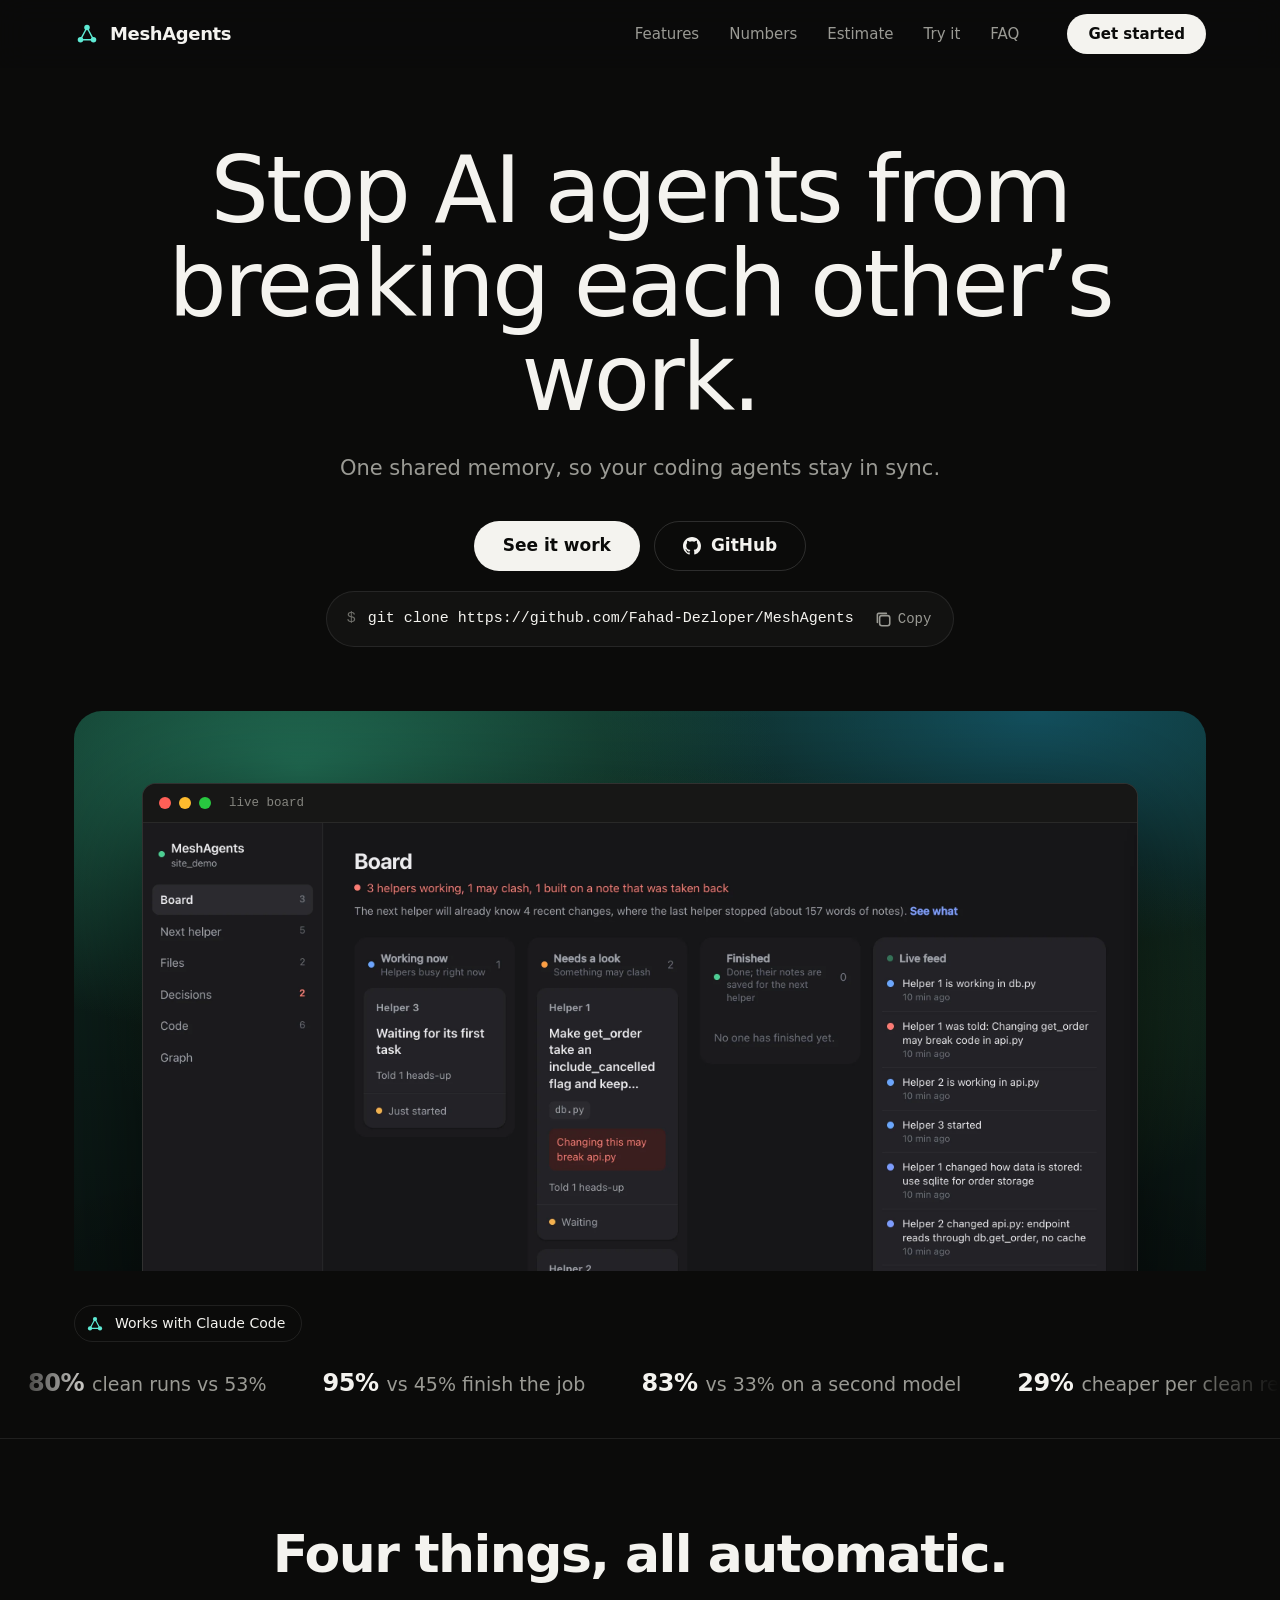
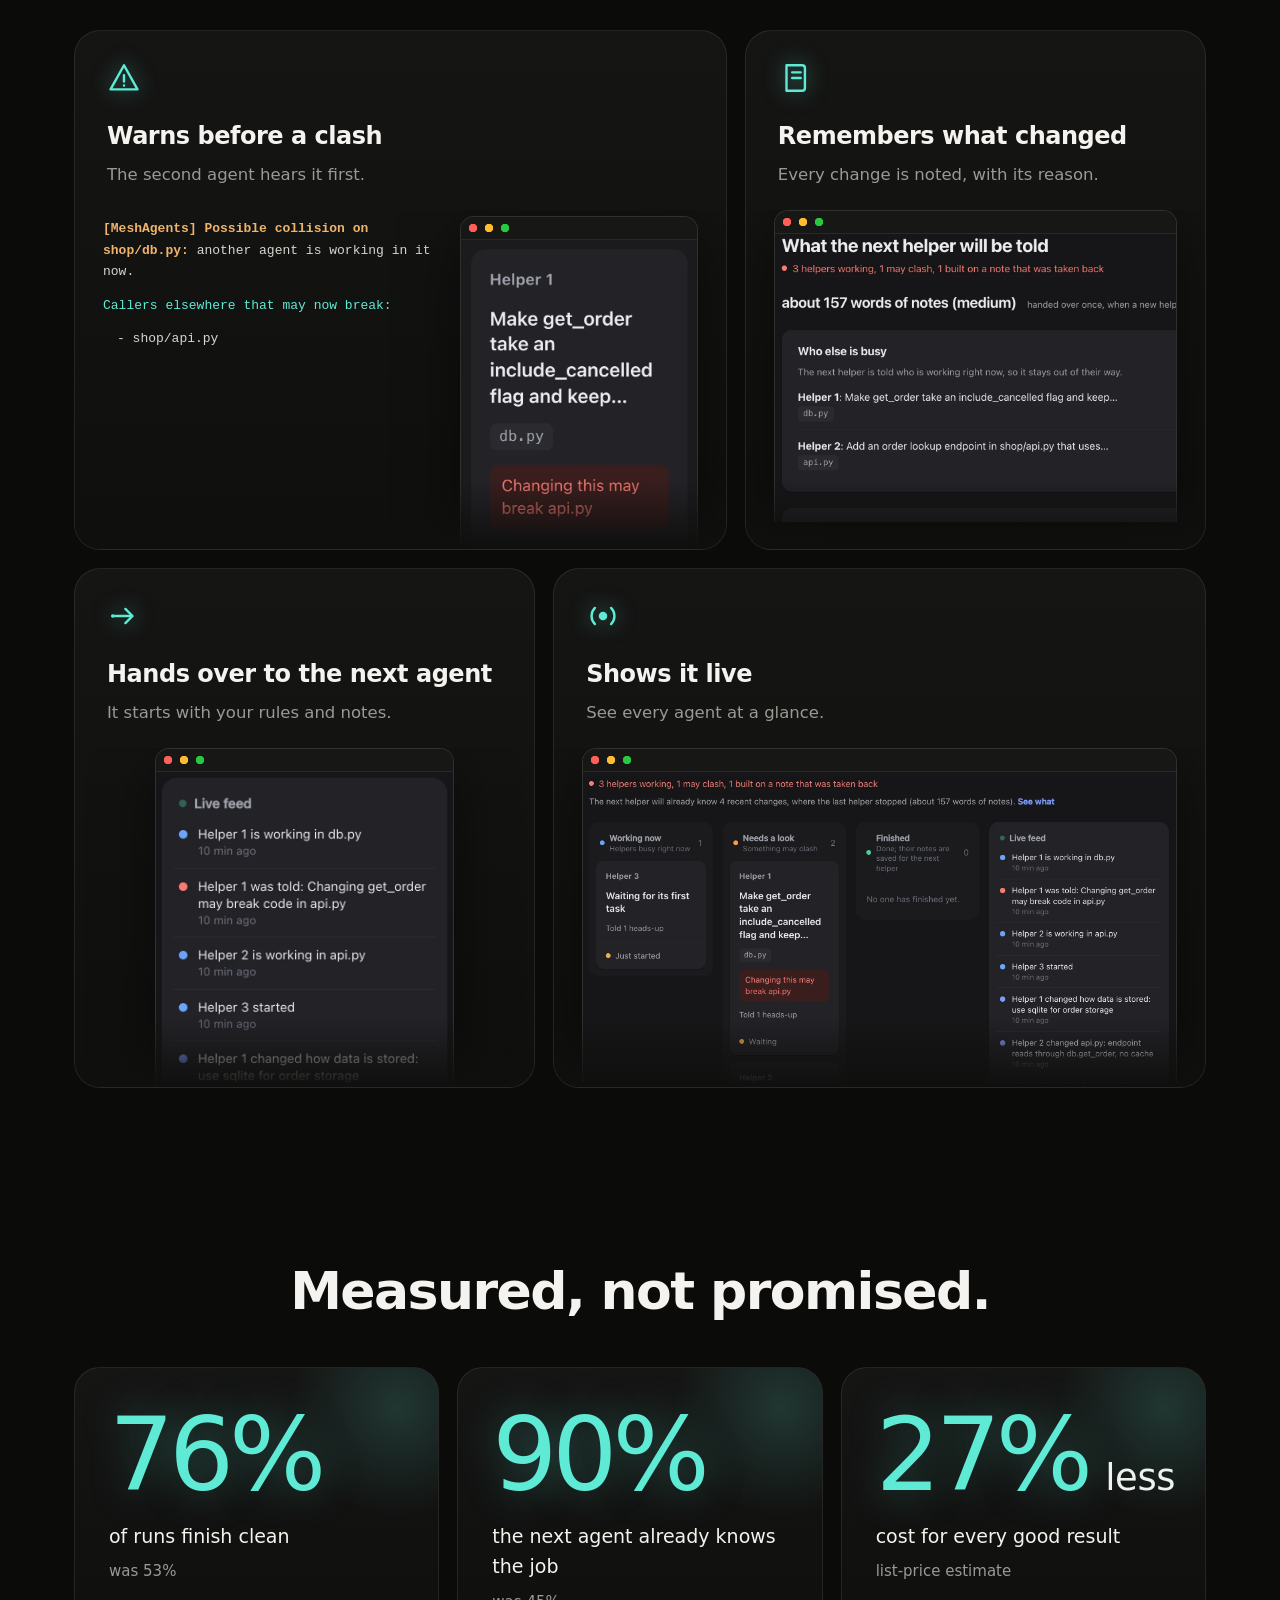
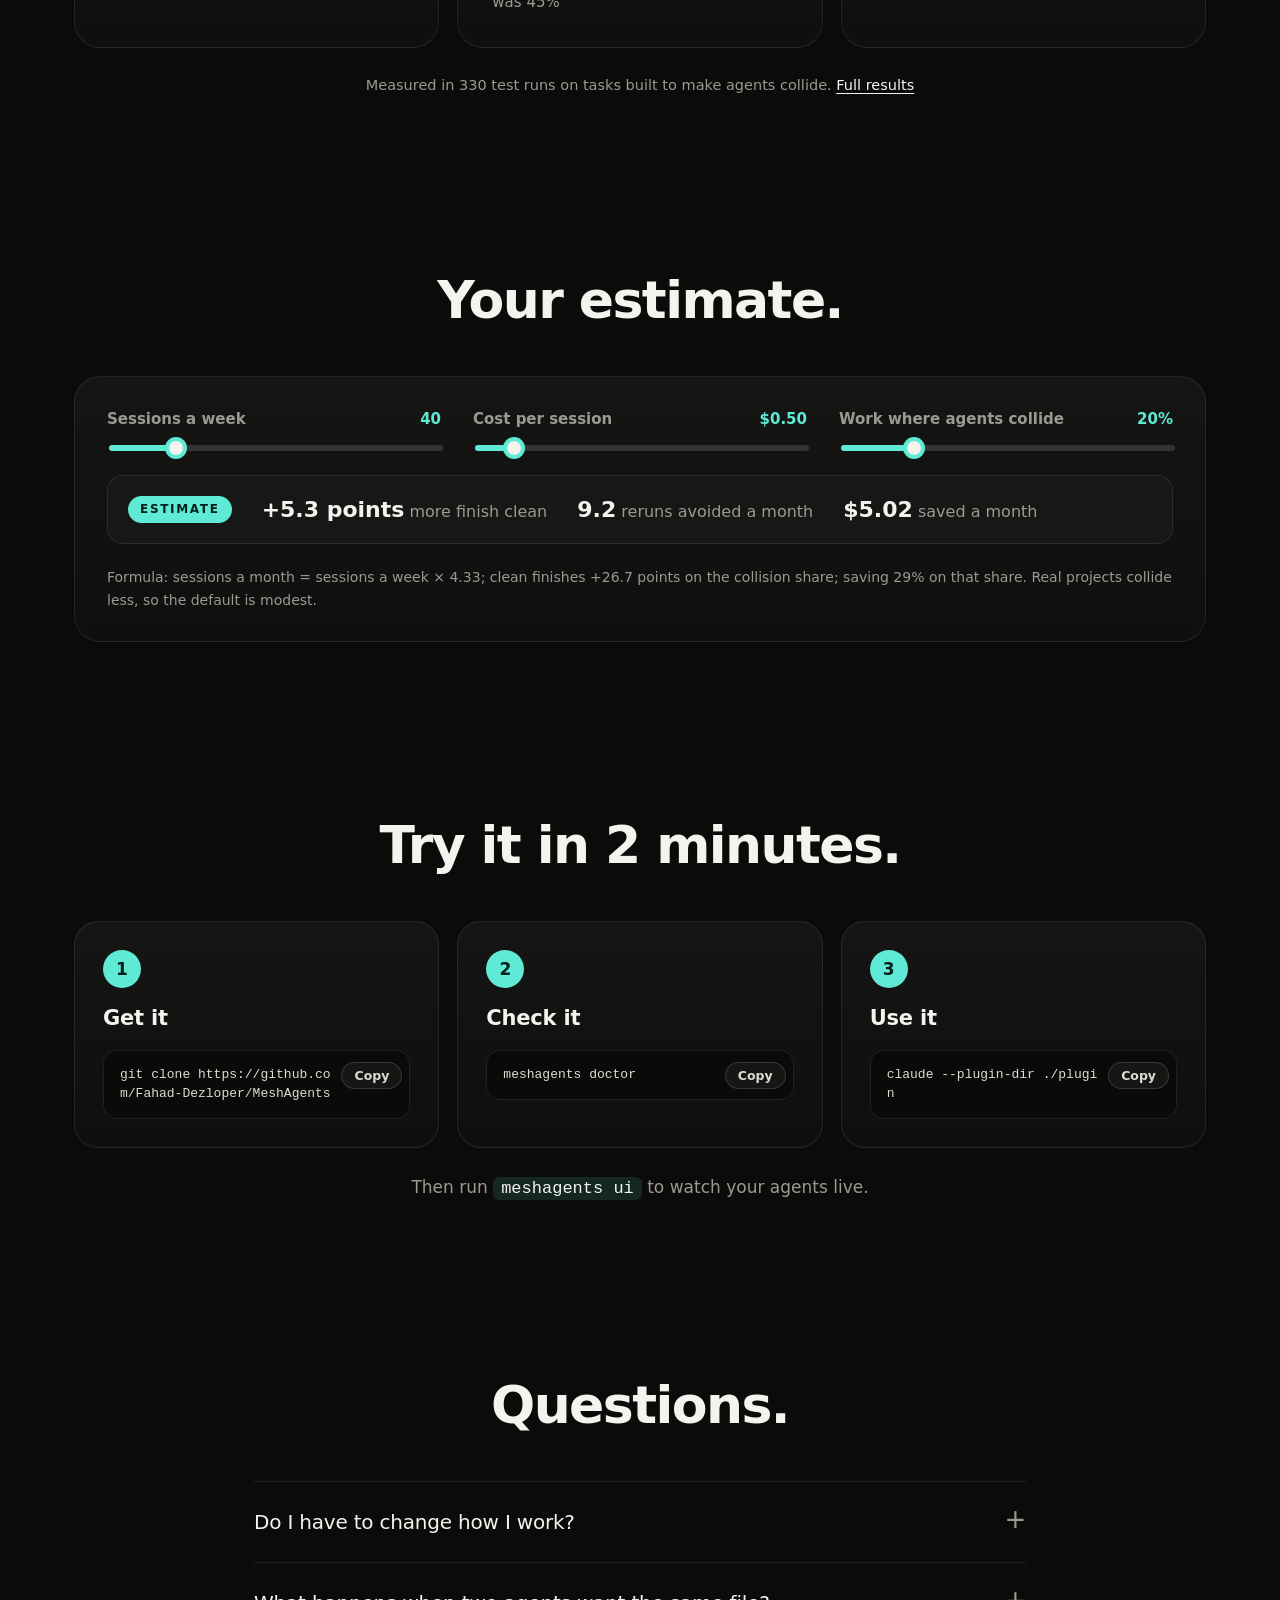
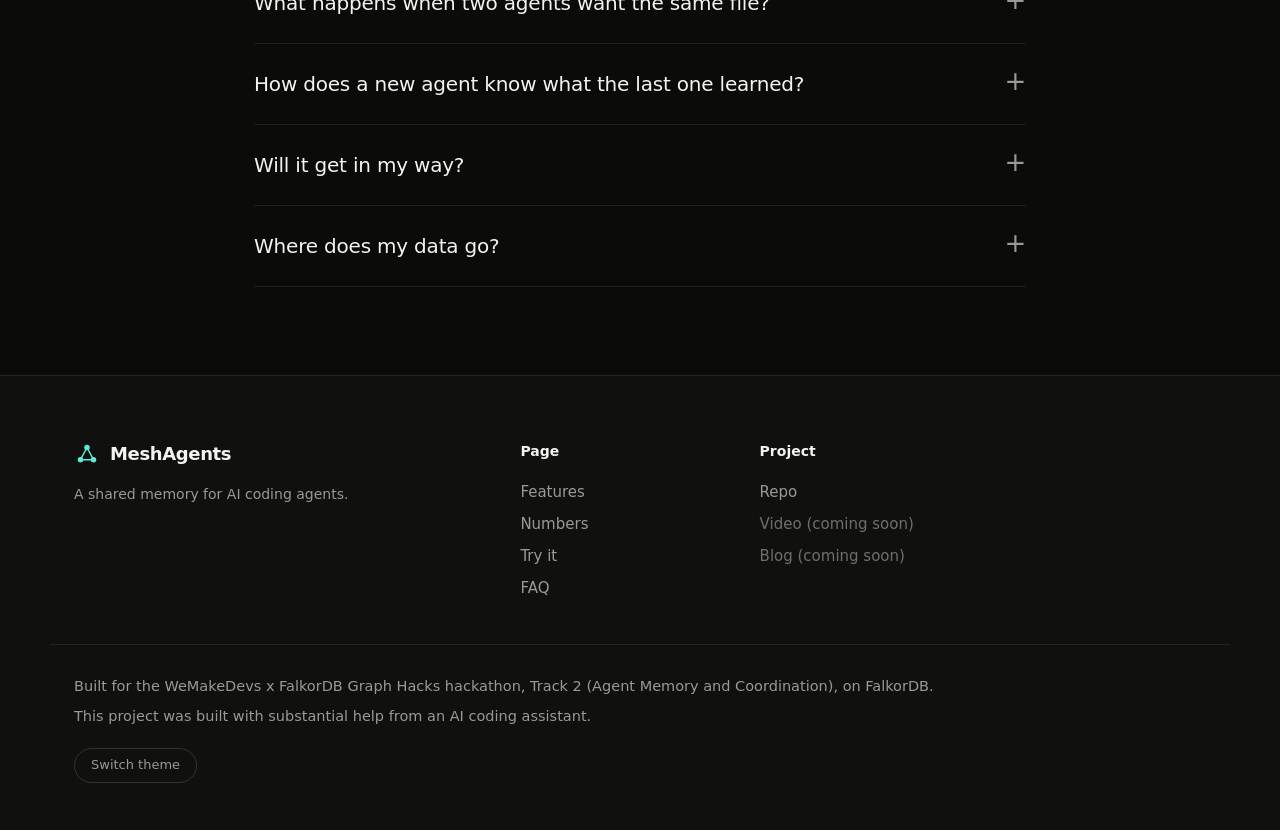
==== commit 7e4bb9ce: "Website: clearer hero line, say agents instead of helpers" ====
--- a/site/index.html
+++ b/site/index.html
@@ -3,8 +3,8 @@
 <head>
 <meta charset="utf-8">
 <meta name="viewport" content="width=device-width, initial-scale=1">
-<title>A shared memory for AI coding helpers</title>
-<meta name="description" content="A shared notebook for AI coding helpers working on the same project. They warn each other before clashing, remember what changed and why, and hand notes to the next session.">
+<title>A shared memory for AI coding agents</title>
+<meta name="description" content="A shared notebook for AI coding agents working on the same project. They warn each other before clashing, remember what changed and why, and hand notes to the next session.">
 <meta name="color-scheme" content="dark light">
 <link rel="icon" href="data:image/svg+xml,%3Csvg xmlns='http://www.w3.org/2000/svg' viewBox='0 0 32 32'%3E%3Crect width='32' height='32' rx='8' fill='%230b0b0a'/%3E%3Cpath d='M9 22 16 9l7 13M9 22h14' fill='none' stroke='%235eead4' stroke-width='2'/%3E%3Ccircle cx='9' cy='22' r='3' fill='%235eead4'/%3E%3Ccircle cx='16' cy='9' r='3' fill='%235eead4'/%3E%3Ccircle cx='23' cy='22' r='3' fill='%235eead4'/%3E%3C/svg%3E">
 <link rel="stylesheet" href="style.css">
@@ -38,8 +38,8 @@
 <main id="main">
 <section class="hero" id="top">
   <div class="wrap center">
-    <h1>Stop AI helpers from<br>stepping on each other.</h1>
-    <p class="hero-sub">A shared memory for coding helpers on one project.</p>
+    <h1>Stop AI agents from<br>breaking each other’s work.</h1>
+    <p class="hero-sub">One shared memory, so your coding agents stay in sync.</p>
     <div class="cta">
       <a class="pill white" href="#features">See it work</a>
       <a class="pill line" data-repo href="#"><svg class="ic" aria-hidden="true"><use href="#gh"/></svg>GitHub</a>
@@ -51,7 +51,7 @@
     <div class="stage">
       <div class="win hero-win">
         <div class="win-bar"><i class="r"></i><i class="y"></i><i class="g"></i><span>live board</span></div>
-        <img src="assets/hero.webp" alt="The live board: three helpers, a warning badge, and the live feed" width="2560" height="1600">
+        <img src="assets/hero.webp" alt="The live board: three agents, a warning badge, and the live feed" width="2560" height="1600">
       </div>
     </div>
   </div>
@@ -80,22 +80,22 @@
     <h2 class="h2c">Four things, all automatic.</h2>
     <div class="bento">
       <article class="bx b1 reveal">
-        <div class="bx-t"><svg class="bi" aria-hidden="true"><use href="#i-warn"/></svg><h3>Warns before a clash</h3><p>The second helper hears it first.</p></div>
+        <div class="bx-t"><svg class="bi" aria-hidden="true"><use href="#i-warn"/></svg><h3>Warns before a clash</h3><p>The second agent hears it first.</p></div>
         <div class="bx-v split">
-          <div class="mock"><p><b>[<span data-name></span>] Possible collision on shop/db.py:</b> another helper is working in it now.</p><p><em>Callers elsewhere that may now break:</em></p><p class="ind">- shop/api.py</p></div>
-          <div class="shotframe"><img loading="lazy" src="assets/card.webp" alt="A helper card with a warning badge and Told 1 heads-up" width="594" height="1017"></div>
+          <div class="mock"><p><b>[<span data-name></span>] Possible collision on shop/db.py:</b> another agent is working in it now.</p><p><em>Callers elsewhere that may now break:</em></p><p class="ind">- shop/api.py</p></div>
+          <div class="shotframe"><img loading="lazy" src="assets/card.webp" alt="An agent card with a warning badge and Told 1 heads-up" width="594" height="1017"></div>
         </div>
       </article>
       <article class="bx b2 reveal d1">
         <div class="bx-t"><svg class="bi" aria-hidden="true"><use href="#i-mem"/></svg><h3>Remembers what changed</h3><p>Every change is noted, with its reason.</p></div>
-        <div class="bx-v"><div class="shotframe"><img loading="lazy" src="assets/nextc.webp" alt="The next-helper view: who else is busy and what changed recently" width="1200" height="860"></div></div>
+        <div class="bx-v"><div class="shotframe"><img loading="lazy" src="assets/nextc.webp" alt="The next-agent view: who else is busy and what changed recently" width="1200" height="860"></div></div>
       </article>
       <article class="bx b3 reveal">
-        <div class="bx-t"><svg class="bi" aria-hidden="true"><use href="#i-hand"/></svg><h3>Hands over to the next helper</h3><p>It starts with your rules and notes.</p></div>
+        <div class="bx-t"><svg class="bi" aria-hidden="true"><use href="#i-hand"/></svg><h3>Hands over to the next agent</h3><p>It starts with your rules and notes.</p></div>
         <div class="bx-v fade"><div class="shotframe narrowf"><img loading="lazy" src="assets/feed.webp" alt="The live feed with heads-up lines" width="624" height="1144"></div></div>
       </article>
       <article class="bx b4 reveal d1">
-        <div class="bx-t"><svg class="bi" aria-hidden="true"><use href="#i-live"/></svg><h3>Shows it live</h3><p>See every helper at a glance.</p></div>
+        <div class="bx-t"><svg class="bi" aria-hidden="true"><use href="#i-live"/></svg><h3>Shows it live</h3><p>See every agent at a glance.</p></div>
         <div class="bx-v"><div class="shotframe"><img loading="lazy" src="assets/boardc.webp" alt="The board with working, needs-a-look and finished columns and the live feed" width="1980" height="1040"></div></div>
       </article>
     </div>
@@ -107,10 +107,10 @@
     <h2 class="h2c">Measured, not promised.</h2>
     <div class="nums">
       <div class="ncard reveal"><span class="nbig"><span data-fact="collision.with_pct" data-fmt="num" data-suffix="%" data-count>80%</span></span><p>of runs finish clean</p><small>was <span data-fact="collision.without_pct" data-fmt="num" data-suffix="%">53%</span></small></div>
-      <div class="ncard reveal d1"><span class="nbig"><span data-fact="memory.tool_pct" data-fmt="num" data-suffix="%" data-count>95%</span></span><p>the next helper already knows the job</p><small>was <span data-fact="memory.none_pct" data-fmt="num" data-suffix="%">45%</span></small></div>
+      <div class="ncard reveal d1"><span class="nbig"><span data-fact="memory.tool_pct" data-fmt="num" data-suffix="%" data-count>95%</span></span><p>the next agent already knows the job</p><small>was <span data-fact="memory.none_pct" data-fmt="num" data-suffix="%">45%</span></small></div>
       <div class="ncard reveal d2"><span class="nbig"><span data-fact="collision.cost_clean_drop_pct" data-fmt="num" data-suffix="%" data-count>29%</span><span class="less"> less</span></span><p>cost for every good result</p><small>list-price estimate</small></div>
     </div>
-    <p class="nline">Measured in <span data-fact="proof.total_runs" data-fmt="num">330</span> test runs on tasks built to make helpers collide. <a data-results href="#">Full results</a></p>
+    <p class="nline">Measured in <span data-fact="proof.total_runs" data-fmt="num">330</span> test runs on tasks built to make agents collide. <a data-results href="#">Full results</a></p>
   </div>
 </section>
 
@@ -121,7 +121,7 @@
       <div class="calc-row">
         <label>Sessions a week <output id="o-sess"></output><input id="i-sess" type="range" min="5" max="200" step="5"></label>
         <label>Cost per session <output id="o-cost"></output><input id="i-cost" type="range" min="0.05" max="5" step="0.05"></label>
-        <label>Work where helpers collide <output id="o-share"></output><input id="i-share" type="range" min="0" max="100" step="5"></label>
+        <label>Work where agents collide <output id="o-share"></output><input id="i-share" type="range" min="0" max="100" step="5"></label>
       </div>
       <div class="calc-out" aria-live="polite"><span class="badge">ESTIMATE</span><span><b id="r-points">-</b> more finish clean</span><span><b id="r-reruns">-</b> reruns avoided a month</span><span><b id="r-money">-</b> saved a month</span></div>
       <p class="tiny" title="Estimate formula">Formula: sessions a month = sessions a week &times; <span data-fact="calc.weeks_per_month" data-fmt="num" data-dec="2">4.33</span>; clean finishes +<span data-fact="collision.gap_points" data-fmt="num" data-dec="1">26.7</span> points on the collision share; saving <span data-fact="collision.cost_clean_drop_pct" data-fmt="num" data-suffix="%">29%</span> on that share. Real projects collide less, so the default is modest.</p>
@@ -142,8 +142,8 @@
     <h2 class="h2c">Questions.</h2>
     <div class="faq">
       <details><summary>Do I have to change how I work?</summary><p>No. Start Claude Code with the plugin and carry on; it runs by itself.</p></details>
-      <details><summary>What happens when two helpers want the same file?</summary><p>The second one is told what the first one changed, before it edits.</p></details>
-      <details><summary>How does a new helper know what the last one learned?</summary><p>It starts with a short note: your rules and what changed. You can see it on the board.</p></details>
+      <details><summary>What happens when two agents want the same file?</summary><p>The second one is told what the first one changed, before it edits.</p></details>
+      <details><summary>How does a new agent know what the last one learned?</summary><p>It starts with a short note: your rules and what changed. You can see it on the board.</p></details>
       <details><summary>Will it get in my way?</summary><p>No. About a tenth of a second per step, and it steps aside if anything fails.</p></details>
       <details><summary>Where does my data go?</summary><p>Nowhere. Notes live in a FalkorDB graph on your own machine.</p></details>
     </div>
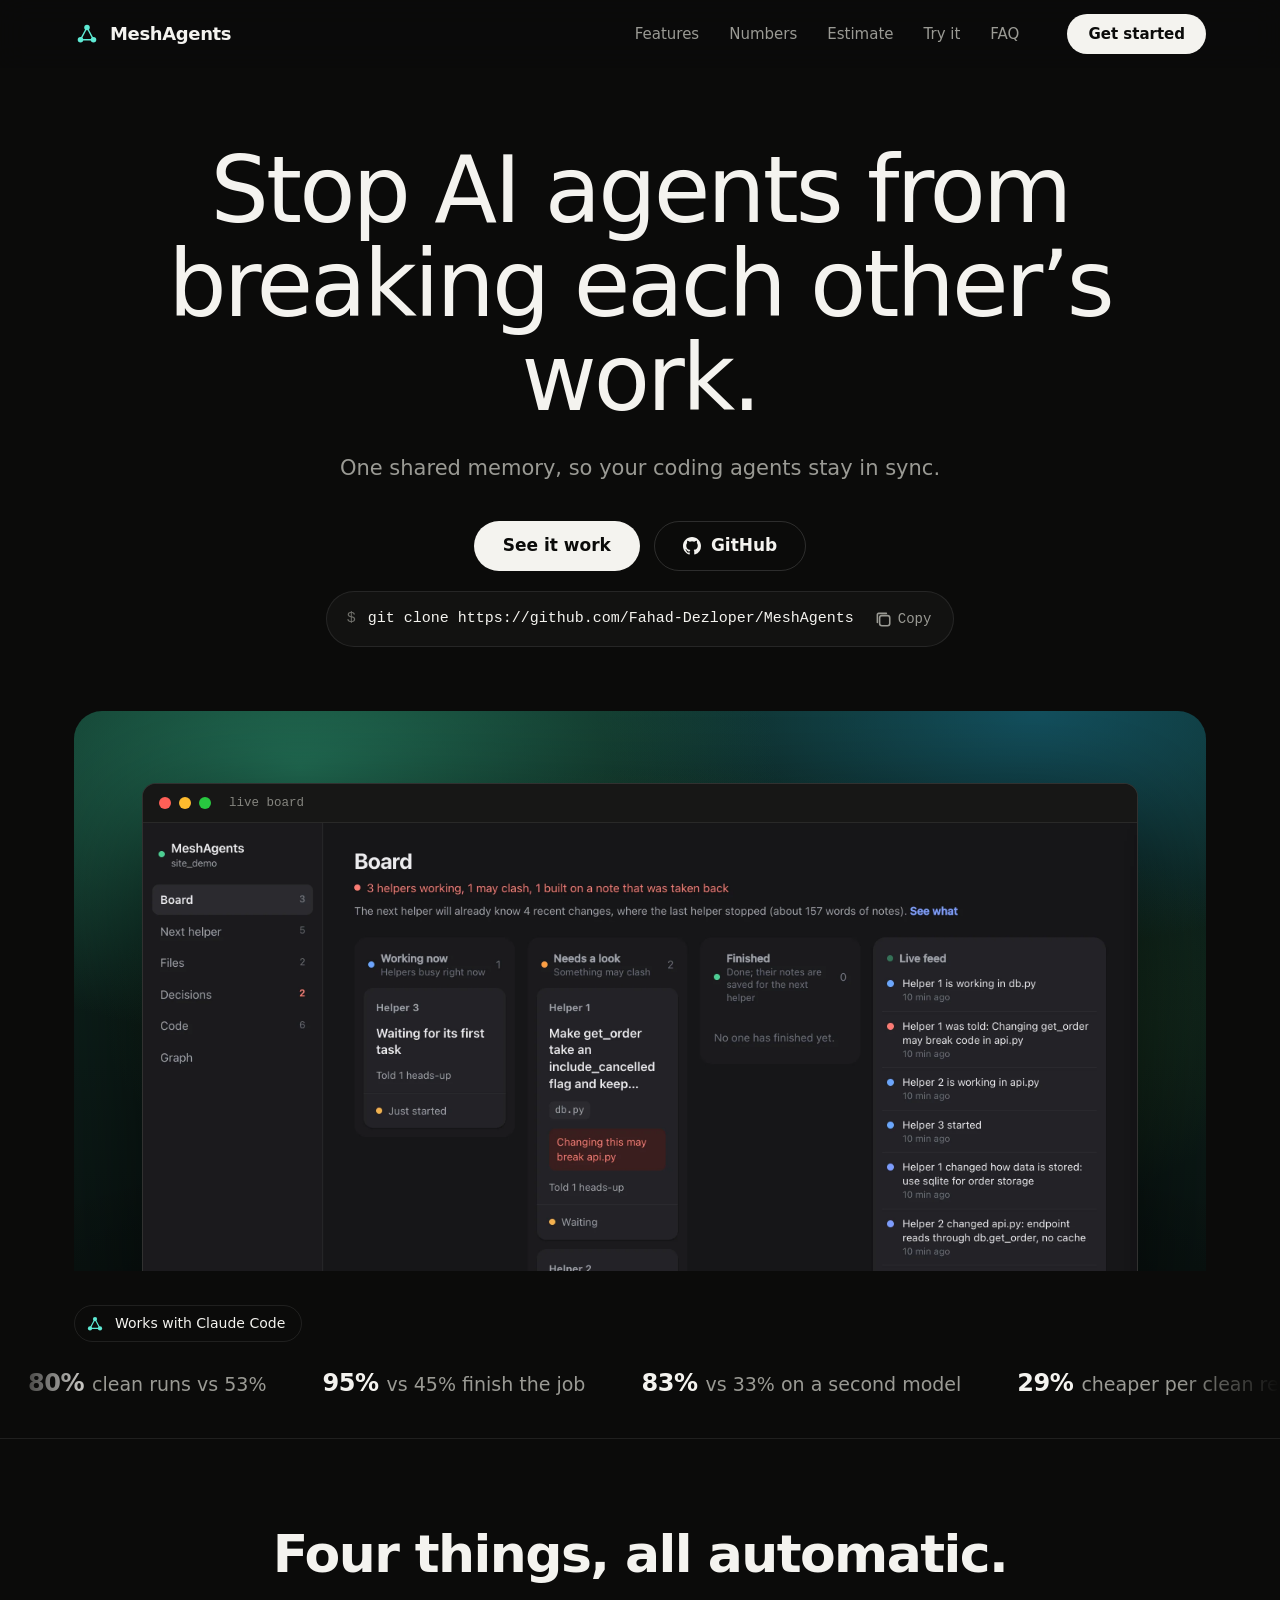
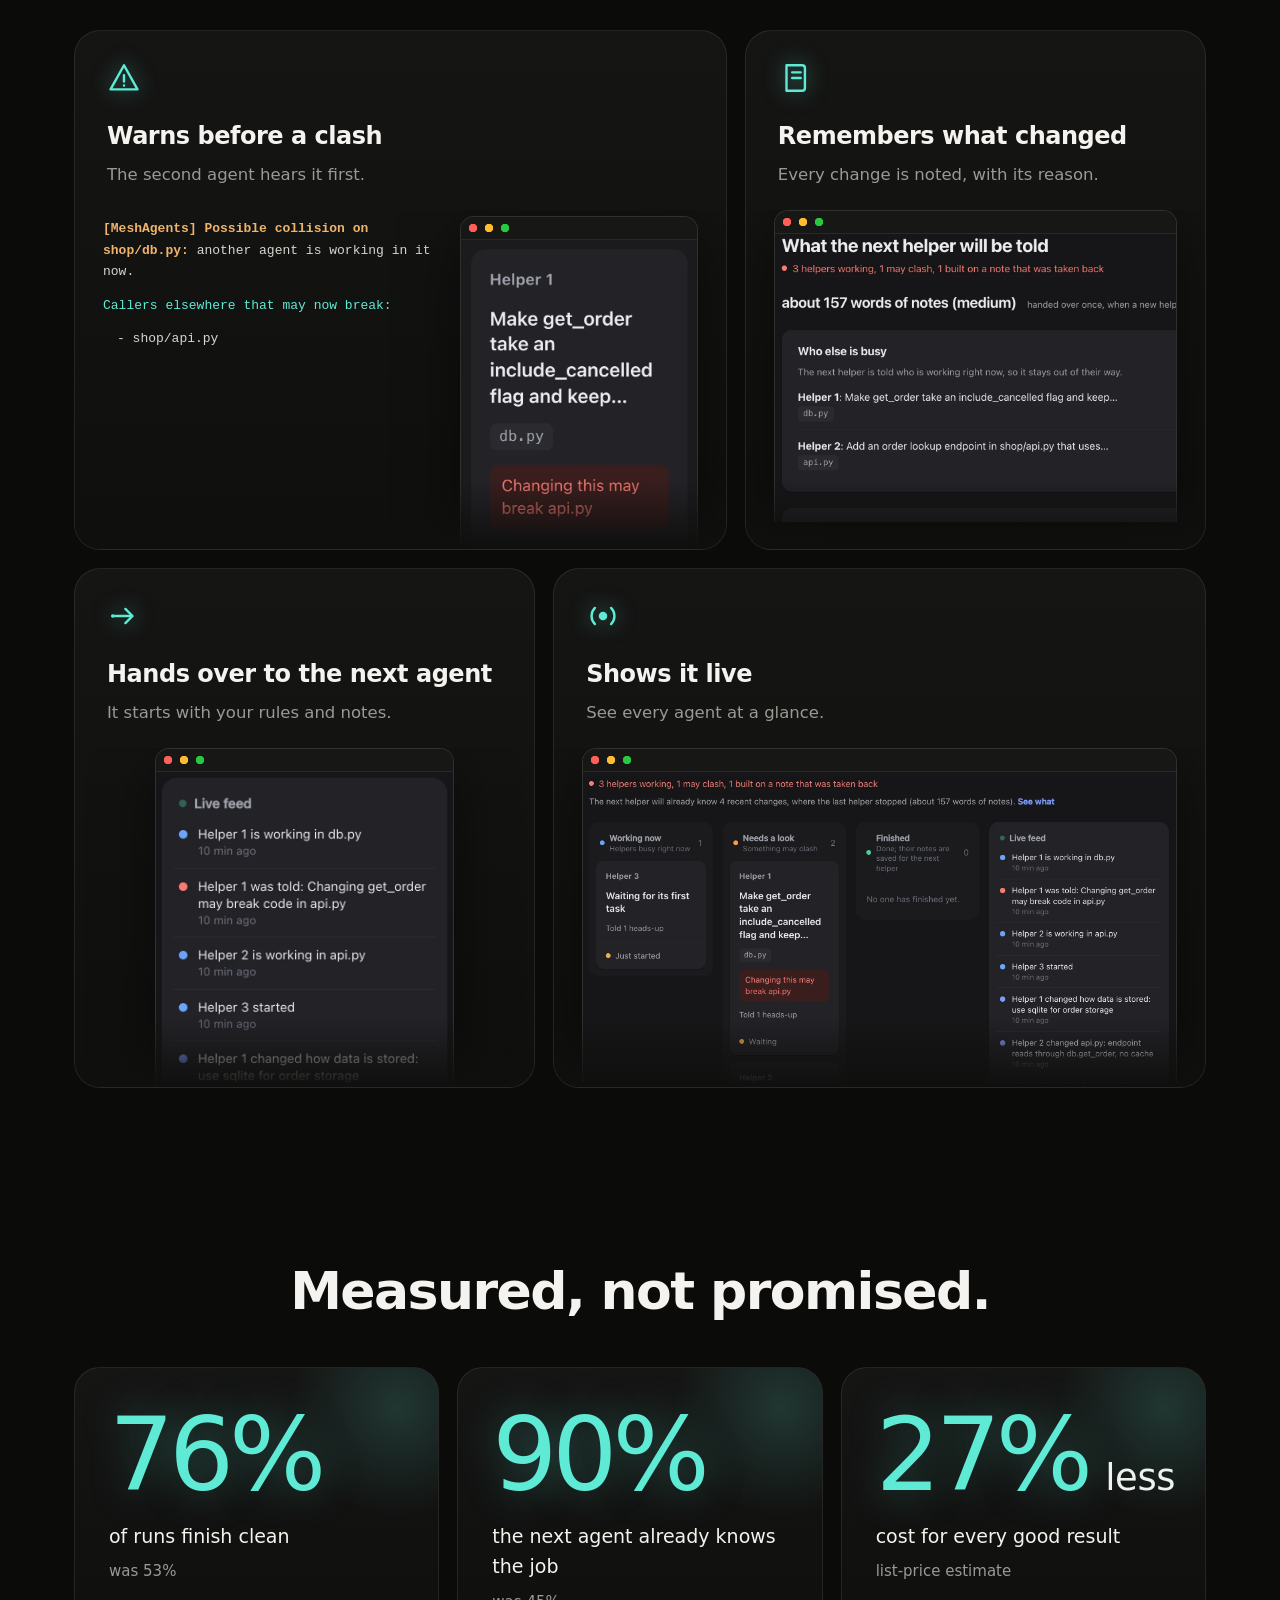
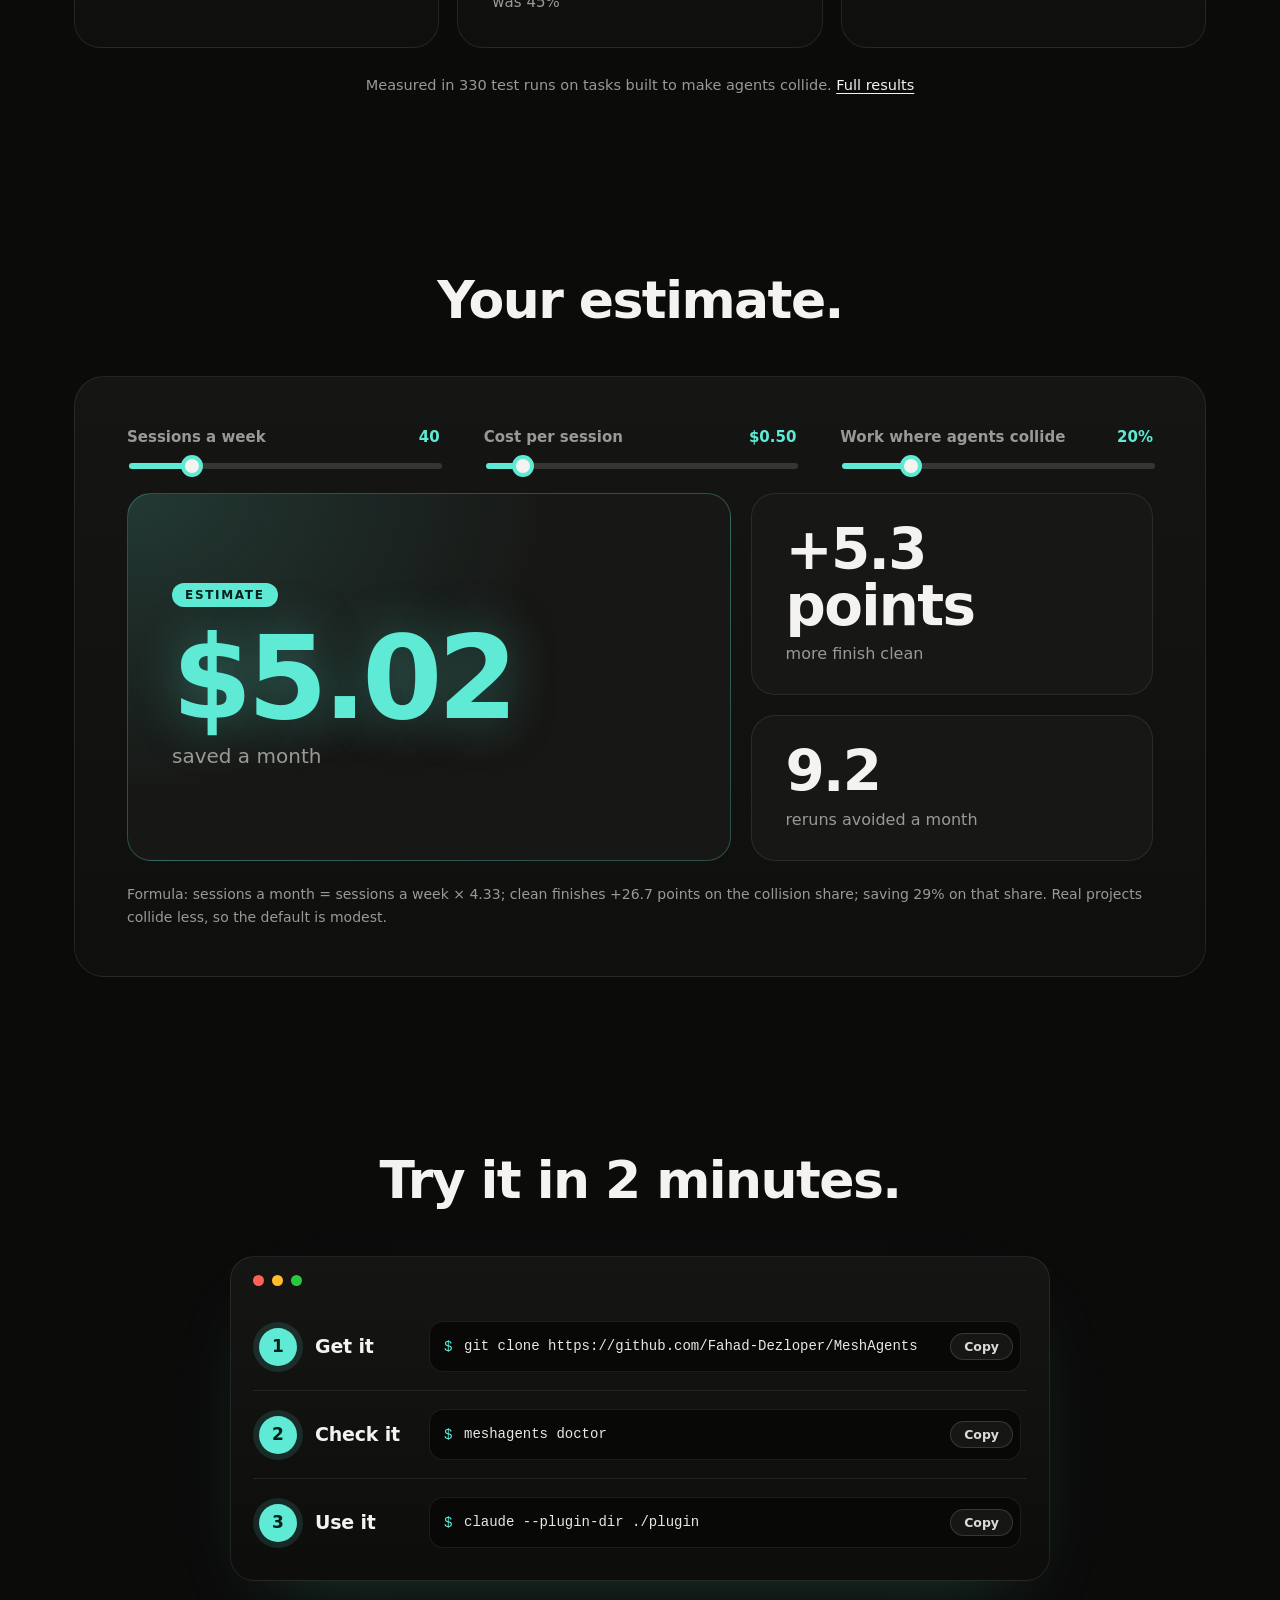
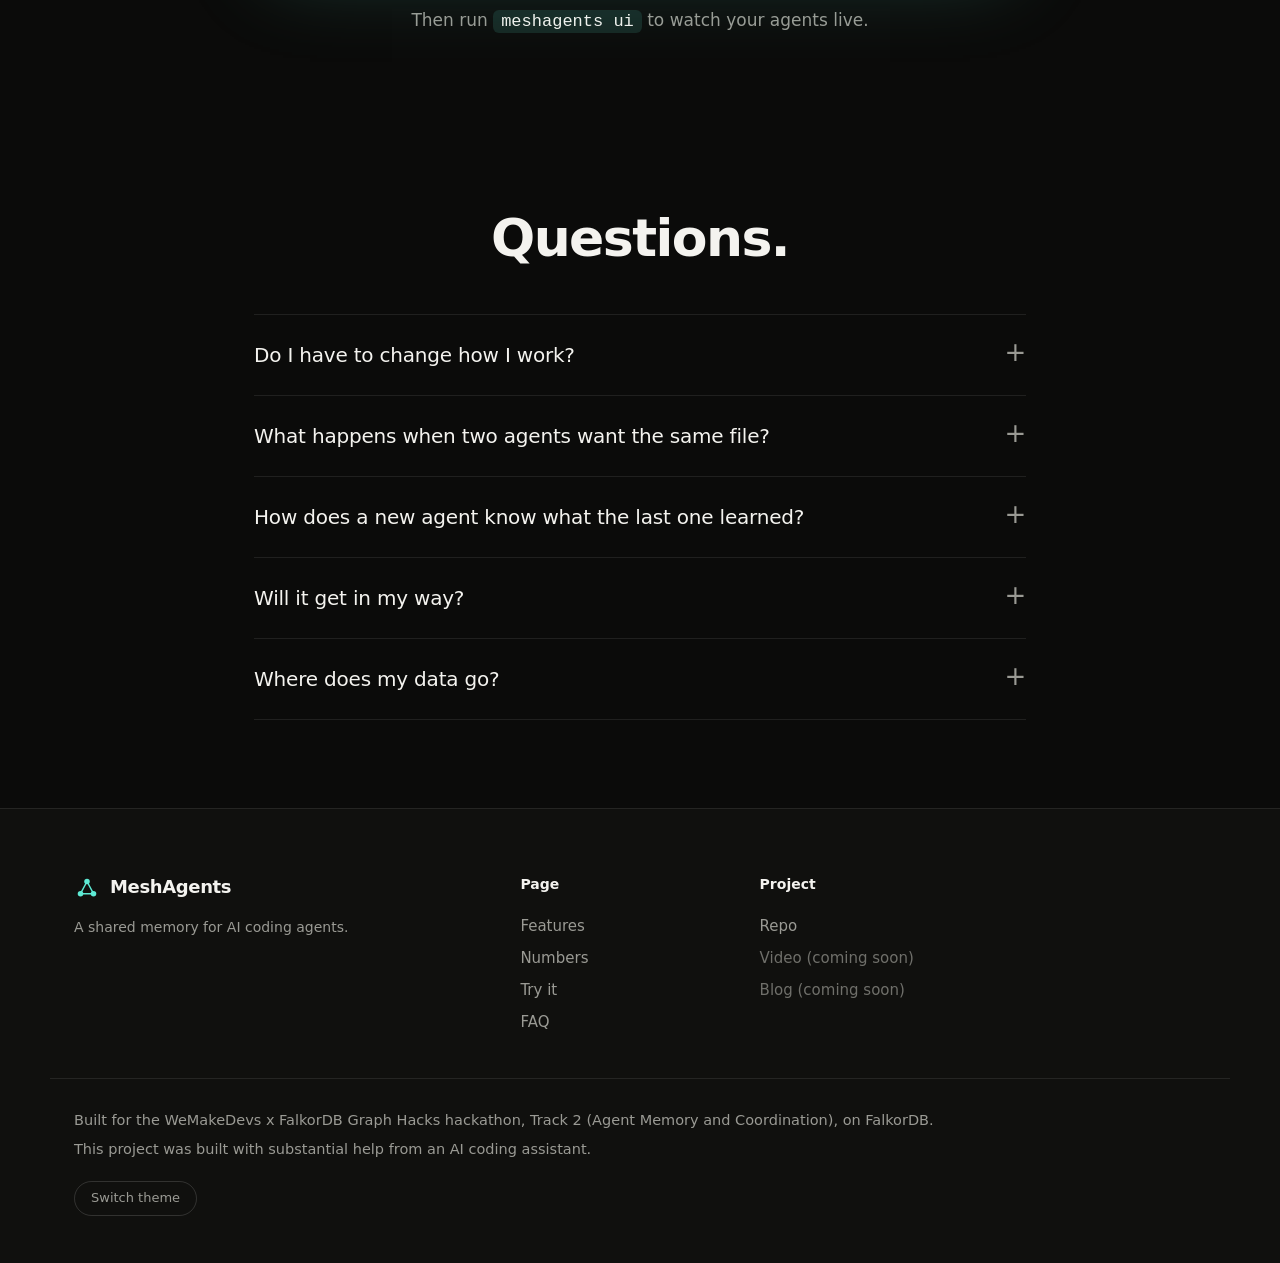
==== commit e2dd840f: "Website: larger estimate section with a big monthly saving" ====
--- a/site/index.html
+++ b/site/index.html
@@ -123,7 +123,10 @@
         <label>Cost per session <output id="o-cost"></output><input id="i-cost" type="range" min="0.05" max="5" step="0.05"></label>
         <label>Work where agents collide <output id="o-share"></output><input id="i-share" type="range" min="0" max="100" step="5"></label>
       </div>
-      <div class="calc-out" aria-live="polite"><span class="badge">ESTIMATE</span><span><b id="r-points">-</b> more finish clean</span><span><b id="r-reruns">-</b> reruns avoided a month</span><span><b id="r-money">-</b> saved a month</span></div>
+      <div class="calc-out" aria-live="polite">
+        <div class="co-main"><span class="badge">ESTIMATE</span><b id="r-money" class="co-big">-</b><span class="co-lbl">saved a month</span></div>
+        <div class="co-side"><div><b id="r-points">-</b><span>more finish clean</span></div><div><b id="r-reruns">-</b><span>reruns avoided a month</span></div></div>
+      </div>
       <p class="tiny" title="Estimate formula">Formula: sessions a month = sessions a week &times; <span data-fact="calc.weeks_per_month" data-fmt="num" data-dec="2">4.33</span>; clean finishes +<span data-fact="collision.gap_points" data-fmt="num" data-dec="1">26.7</span> points on the collision share; saving <span data-fact="collision.cost_clean_drop_pct" data-fmt="num" data-suffix="%">29%</span> on that share. Real projects collide less, so the default is modest.</p>
     </div>
   </div>
--- a/site/style.css
+++ b/site/style.css
@@ -137,27 +137,35 @@
 .nline a{color:var(--text)}
 
 /* calculator */
-.calc{padding:30px 32px;border-radius:26px;border:1px solid var(--line);background:linear-gradient(180deg,#151514,#0f0f0e);display:grid;gap:22px}
-.calc-row{display:grid;grid-template-columns:repeat(3,1fr);gap:32px}
+.calc{padding:48px 52px;border-radius:30px;border:1px solid var(--line);background:linear-gradient(180deg,#151514,#0f0f0e);display:grid;gap:22px}
+.calc-row{display:grid;grid-template-columns:repeat(3,1fr);gap:44px}
 .calc label{display:grid;gap:12px;font-weight:550;font-size:15px;position:relative;color:var(--mute)}
 .calc output{position:absolute;right:0;top:0;color:var(--accent);font-weight:700;font-variant-numeric:tabular-nums}
 input[type=range]{-webkit-appearance:none;appearance:none;width:100%;height:6px;border-radius:6px;background:linear-gradient(90deg,var(--accent) var(--p,30%),var(--line2) var(--p,30%));outline-offset:6px}
 input[type=range]::-webkit-slider-thumb{-webkit-appearance:none;width:22px;height:22px;border-radius:50%;background:var(--text);border:4px solid var(--accent);cursor:pointer}
 input[type=range]::-moz-range-thumb{width:16px;height:16px;border-radius:50%;background:var(--text);border:4px solid var(--accent);cursor:pointer}
-.calc-out{display:flex;flex-wrap:wrap;align-items:center;gap:10px 30px;padding:16px 20px;border-radius:16px;background:var(--card2);border:1px solid var(--line);color:var(--mute);font-size:16px}
-.calc-out b{color:var(--text);font-size:22px;font-weight:600;font-variant-numeric:tabular-nums}
-.badge{padding:4px 12px;border-radius:999px;background:var(--accent);color:var(--accent-ink);font-weight:800;font-size:12px;letter-spacing:.14em}
+.calc-out{display:grid;grid-template-columns:1.5fr 1fr;gap:20px;padding:0;background:none;border:0}
+.co-main{position:relative;display:flex;flex-direction:column;justify-content:center;gap:4px;padding:40px 44px;border-radius:24px;border:1px solid rgba(94,234,212,.28);background:radial-gradient(120% 140% at 0% 0%,rgba(94,234,212,.16),transparent 60%),var(--card2);overflow:hidden}
+.co-main .badge{align-self:flex-start;margin-bottom:10px}
+.co-big{font-size:clamp(68px,9vw,128px);line-height:1;font-weight:600;letter-spacing:-.04em;color:var(--accent);font-variant-numeric:tabular-nums;text-shadow:0 0 50px rgba(94,234,212,.35)}
+.co-lbl{font-size:20px;color:var(--mute)}
+.co-side{display:grid;gap:20px}
+.co-side>div{display:flex;flex-direction:column;justify-content:center;gap:6px;padding:28px 34px;border-radius:24px;border:1px solid var(--line);background:var(--card2)}
+.co-side b{font-size:clamp(38px,4.4vw,60px);line-height:1;font-weight:600;letter-spacing:-.03em;color:var(--text);font-variant-numeric:tabular-nums}
+.co-side span{color:var(--mute);font-size:16px}
 .calc .tiny{margin:0}
 
 /* try */
-.steps3{display:grid;grid-template-columns:repeat(3,1fr);gap:18px}
-.st{padding:28px;border-radius:24px;border:1px solid var(--line);background:linear-gradient(180deg,#151514,#0f0f0e);display:flex;flex-direction:column;gap:14px;min-width:0}
-.st .num{margin:0}
-.st h3{margin:0;font-size:21px;font-weight:560}
-.num{display:grid;place-items:center;width:38px;height:38px;border-radius:50%;background:var(--accent);color:var(--accent-ink);font-weight:700}
+.steps3{max-width:820px;margin:0 auto;border-radius:24px;border:1px solid var(--line);background:linear-gradient(180deg,#151514,#0d0d0c);padding:46px 22px 14px;position:relative;box-shadow:0 30px 80px -40px rgba(94,234,212,.25)}
+.steps3::before{content:"";position:absolute;left:22px;top:18px;width:11px;height:11px;border-radius:50%;background:#ff5f57;box-shadow:19px 0 #febc2e,38px 0 #28c840}
+.st{display:grid;grid-template-columns:38px 96px minmax(0,1fr);align-items:center;gap:6px 18px;padding:18px 6px;min-width:0;position:relative}
+.st+.st{border-top:1px solid var(--line)}
+.st h3{margin:0;font-size:19px;font-weight:560}
+.num{display:grid;place-items:center;width:38px;height:38px;border-radius:50%;background:var(--accent);color:var(--accent-ink);font-weight:700;box-shadow:0 0 0 6px var(--accent-soft)}
 .cmd-box{position:relative;min-width:0}
-.cmd-box pre{margin:0;padding:14px 84px 14px 16px;border-radius:14px;background:#0a0a09;color:#dcdcd5;font:13px/1.5 var(--mono);overflow-x:auto;border:1px solid var(--line);white-space:pre}
-.copy{position:absolute;right:8px;top:50%;transform:translateY(-50%);padding:5px 12px;border-radius:999px;border:1px solid var(--line2);background:#161615;color:#dcdcd5;font:600 12.5px var(--font);cursor:pointer}
+.cmd-box pre{margin:0;padding:14px 86px 14px 34px;border-radius:14px;background:#080807;color:#e8e8e1;font:14px/1.5 var(--mono);overflow-x:auto;border:1px solid var(--line);white-space:pre}
+.cmd-box::before{content:"$";position:absolute;left:15px;top:50%;transform:translateY(-50%);color:var(--accent);font:14px var(--mono);z-index:1}
+.copy{position:absolute;right:8px;top:50%;transform:translateY(-50%);padding:5px 13px;border-radius:999px;border:1px solid var(--line2);background:#161615;color:#dcdcd5;font:600 12.5px var(--font);cursor:pointer}
 .copy:hover{border-color:var(--accent);color:var(--accent)}
 .after{text-align:center;color:var(--mute);margin:26px 0 0}
 .after code{background:var(--accent-soft);padding:2px 8px;border-radius:6px;color:var(--text)}
@@ -190,7 +198,8 @@
 
 @media (max-width:980px){
   .bento{grid-template-columns:1fr}.b1,.b2,.b3,.b4{grid-column:auto}
-  .nums,.steps3,.calc-row{grid-template-columns:1fr}
+  .nums,.calc-row,.calc-out{grid-template-columns:1fr}.calc{padding:28px 22px}.co-main{padding:28px}
+  .st{grid-template-columns:38px 1fr}.st .cmd-box{grid-column:1/-1}
   .nav nav{display:none}.nav .pill{margin-left:auto}
   .foot-cols{grid-template-columns:1fr 1fr}
 }
@@ -216,4 +225,5 @@
 }
 [hidden]{display:none!important}
 .nbig{white-space:nowrap}.nbig .less{font-size:.36em;letter-spacing:-.01em;color:var(--text);text-shadow:none;margin-left:6px}.ncard{padding:36px 34px 32px}
-.cmd-box pre{white-space:pre-wrap;word-break:break-all;padding:14px 76px 14px 16px;min-height:50px}.copy{top:12px;transform:none}
+.cmd-box pre{white-space:pre-wrap;word-break:break-all;padding:14px 76px 14px 34px;min-height:50px}.copy{top:12px;transform:none}
+.co-main .badge{display:inline-block;padding:5px 13px;border-radius:999px;background:var(--accent);color:var(--accent-ink);font:700 12px var(--font);letter-spacing:.14em}
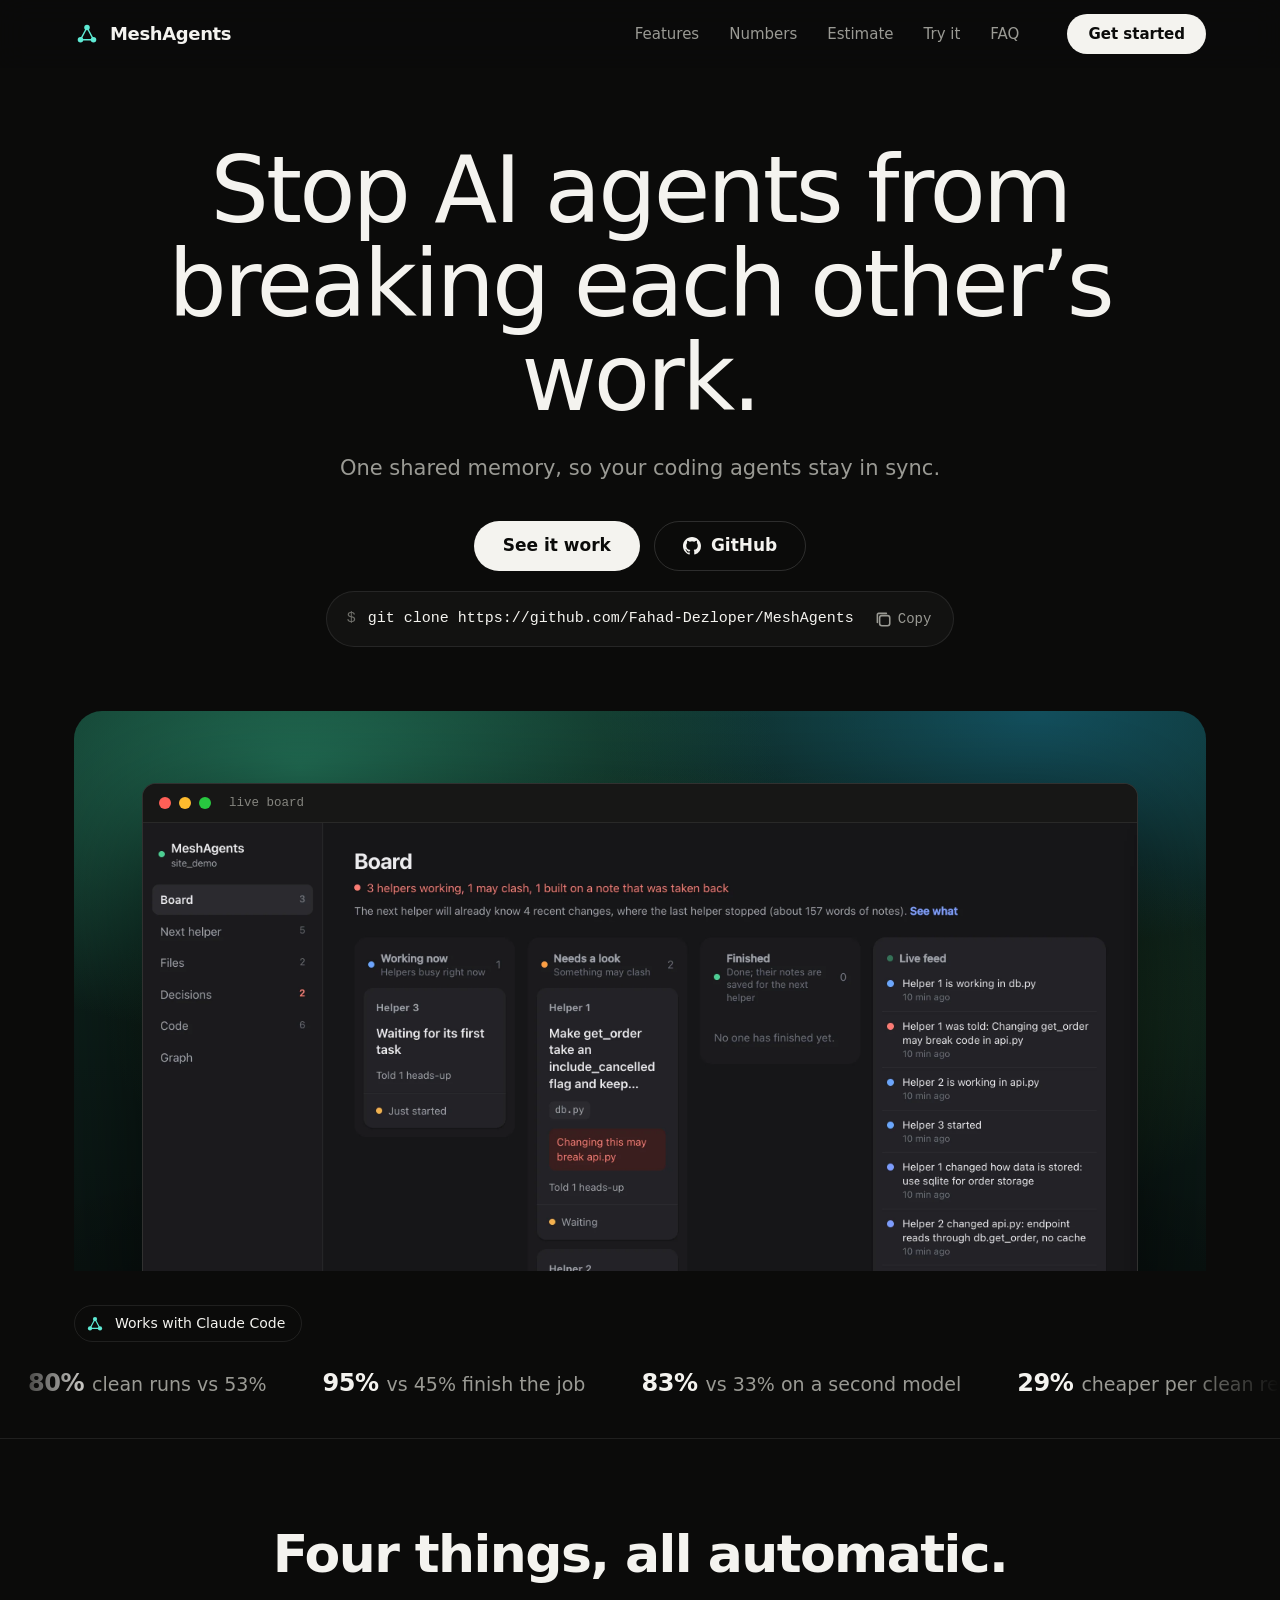
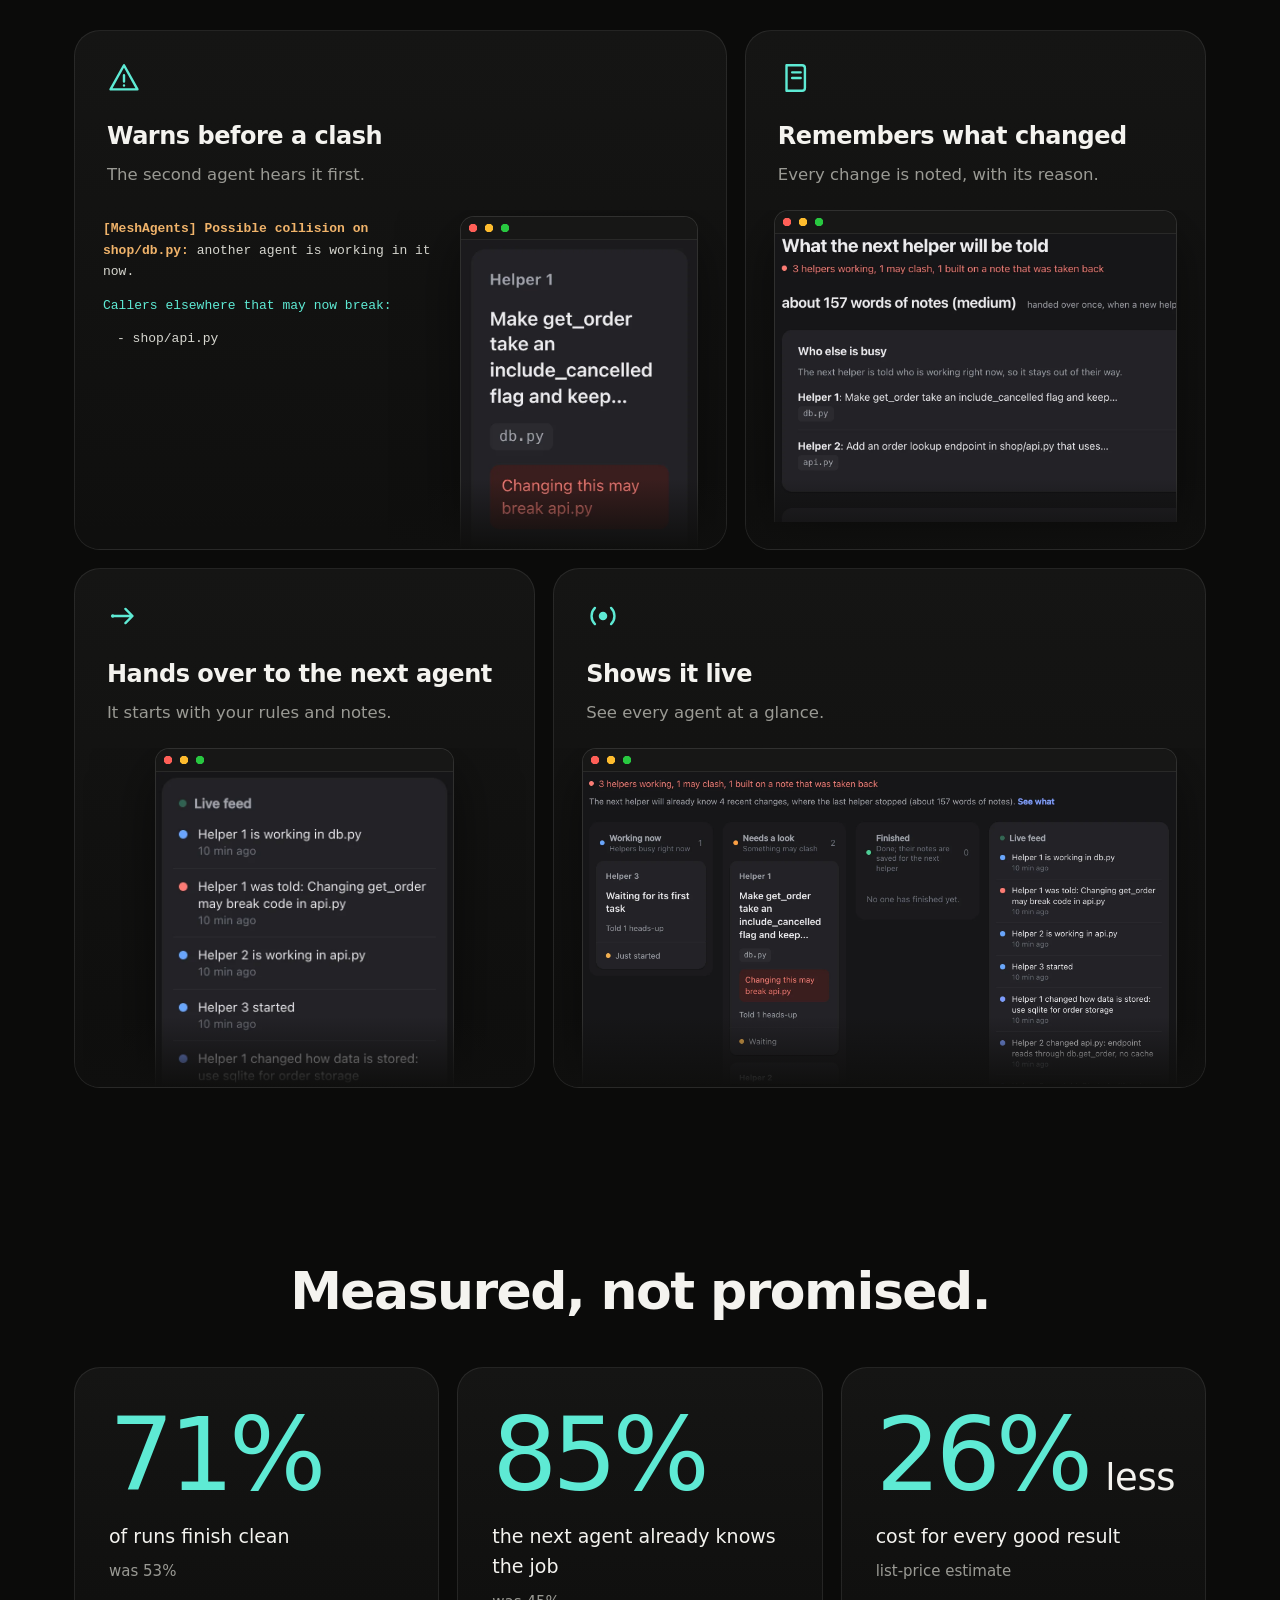
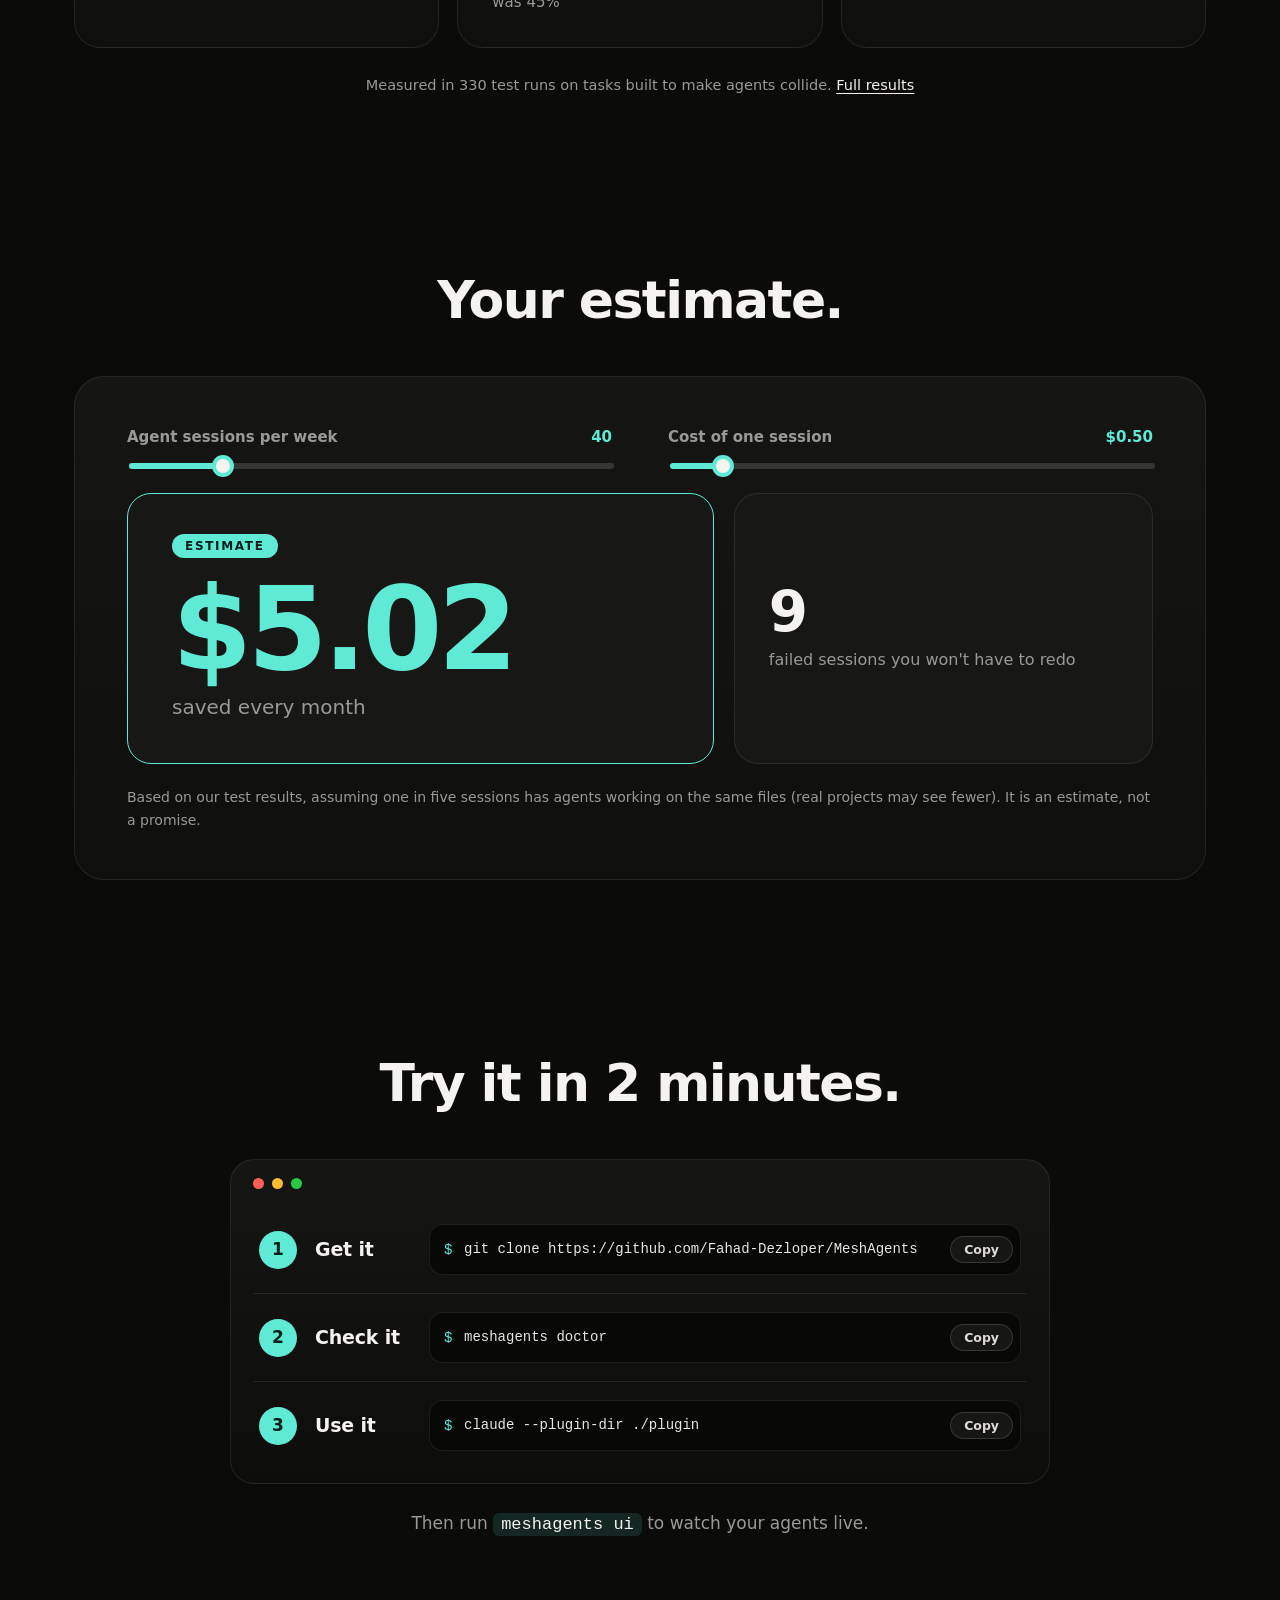
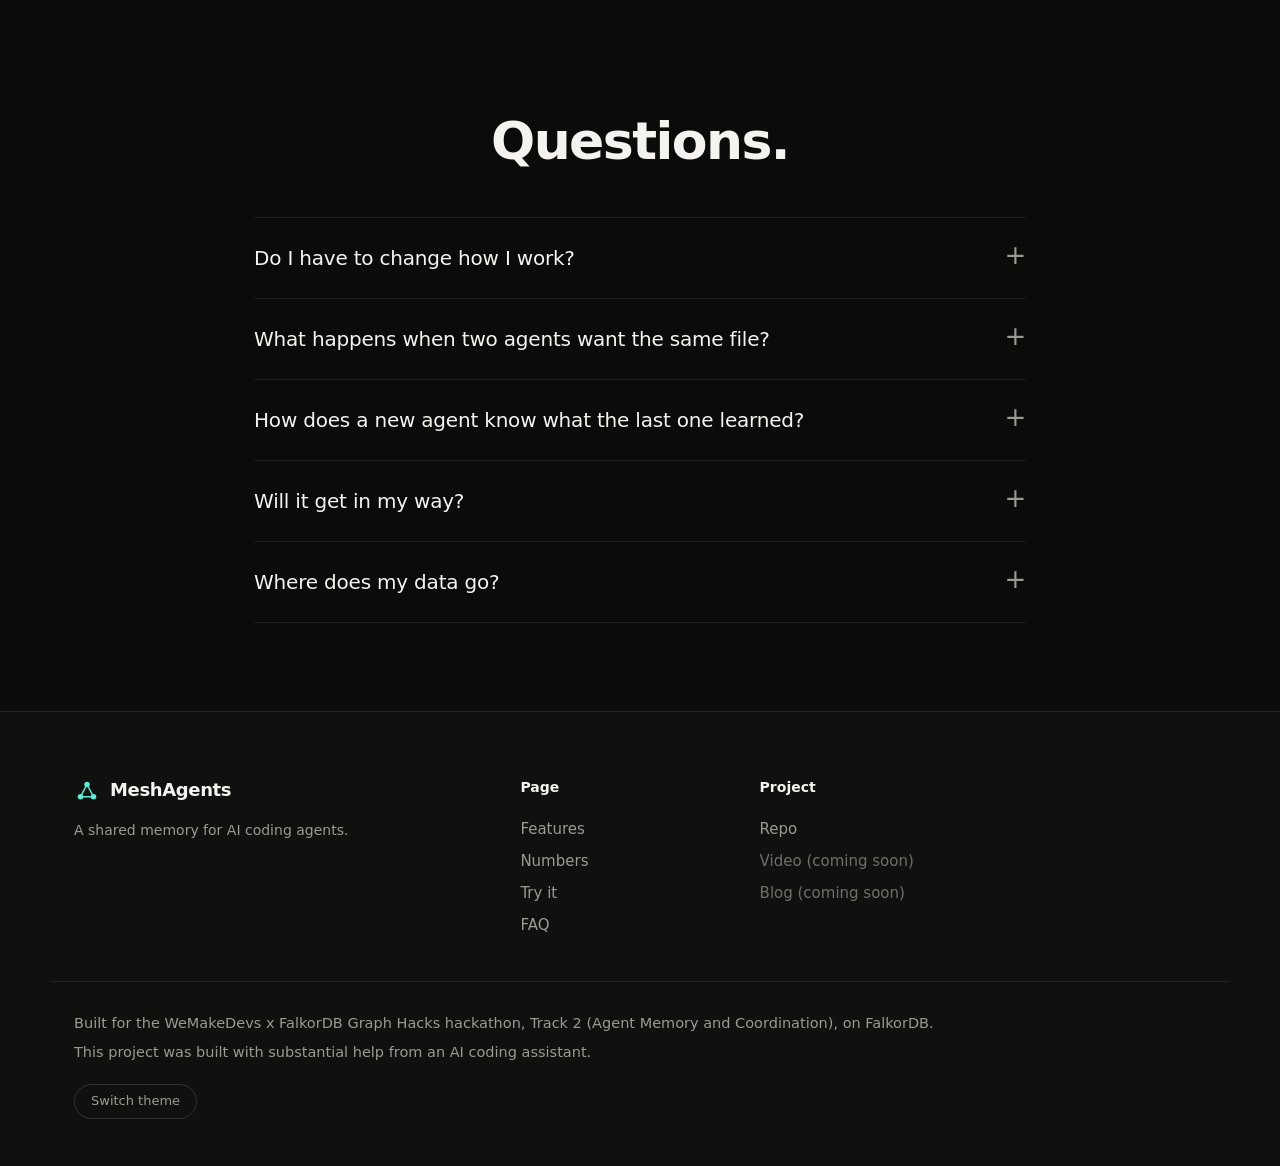
==== commit dcaea177: "Website: remove neon glows, simplify estimate to two sliders" ====
--- a/site/index.html
+++ b/site/index.html
@@ -119,15 +119,14 @@
     <h2 class="h2c">Your estimate.</h2>
     <div class="calc reveal">
       <div class="calc-row">
-        <label>Sessions a week <output id="o-sess"></output><input id="i-sess" type="range" min="5" max="200" step="5"></label>
-        <label>Cost per session <output id="o-cost"></output><input id="i-cost" type="range" min="0.05" max="5" step="0.05"></label>
-        <label>Work where agents collide <output id="o-share"></output><input id="i-share" type="range" min="0" max="100" step="5"></label>
+        <label>Agent sessions per week <output id="o-sess"></output><input id="i-sess" type="range" min="5" max="200" step="5"></label>
+        <label>Cost of one session <output id="o-cost"></output><input id="i-cost" type="range" min="0.05" max="5" step="0.05"></label>
       </div>
       <div class="calc-out" aria-live="polite">
-        <div class="co-main"><span class="badge">ESTIMATE</span><b id="r-money" class="co-big">-</b><span class="co-lbl">saved a month</span></div>
-        <div class="co-side"><div><b id="r-points">-</b><span>more finish clean</span></div><div><b id="r-reruns">-</b><span>reruns avoided a month</span></div></div>
+        <div class="co-main"><span class="badge">ESTIMATE</span><b id="r-money" class="co-big">-</b><span class="co-lbl">saved every month</span></div>
+        <div class="co-side"><div><b id="r-reruns">-</b><span>failed sessions you won't have to redo</span></div></div>
       </div>
-      <p class="tiny" title="Estimate formula">Formula: sessions a month = sessions a week &times; <span data-fact="calc.weeks_per_month" data-fmt="num" data-dec="2">4.33</span>; clean finishes +<span data-fact="collision.gap_points" data-fmt="num" data-dec="1">26.7</span> points on the collision share; saving <span data-fact="collision.cost_clean_drop_pct" data-fmt="num" data-suffix="%">29%</span> on that share. Real projects collide less, so the default is modest.</p>
+      <p class="tiny">Based on our test results, assuming one in five sessions has agents working on the same files (real projects may see fewer). It is an estimate, not a promise.</p>
     </div>
   </div>
 </section>
--- a/site/style.css
+++ b/site/style.css
@@ -106,10 +106,10 @@
 .h2c{text-align:center;margin:0 auto 48px;max-width:none}
 .bento{display:grid;grid-template-columns:repeat(12,1fr);gap:18px}
 .bx{position:relative;display:flex;flex-direction:column;border-radius:26px;border:1px solid var(--line);background:linear-gradient(180deg,#151514,#0f0f0e);overflow:hidden;height:520px;transition:border-color .3s,box-shadow .3s,transform .3s}
-.bx:hover{border-color:rgba(94,234,212,.45);box-shadow:0 0 0 1px rgba(94,234,212,.2),0 0 70px rgba(94,234,212,.12);transform:translateY(-3px)}
+.bx:hover{border-color:var(--accent);transform:translateY(-3px)}
 .b1{grid-column:span 7}.b2{grid-column:span 5}.b3{grid-column:span 5}.b4{grid-column:span 7}
 .bx-t{padding:30px 32px 22px}
-.bi{width:34px;height:34px;color:var(--accent);filter:drop-shadow(0 0 10px rgba(94,234,212,.55));margin-bottom:14px}
+.bi{width:34px;height:34px;color:var(--accent);margin-bottom:14px}
 .bx-t h3{font-size:24px;letter-spacing:-.02em;margin:0 0 6px;font-weight:560}
 .bx-t p{margin:0;color:var(--mute);font-size:16.5px}
 .bx-v{flex:1;position:relative;overflow:hidden;padding:0 28px;display:flex;align-items:flex-start}
@@ -128,9 +128,8 @@
 /* numbers */
 .nums{display:grid;grid-template-columns:repeat(3,1fr);gap:18px}
 .ncard{padding:40px 34px;border-radius:26px;border:1px solid var(--line);background:linear-gradient(180deg,#151514,#0f0f0e);text-align:left;position:relative;overflow:hidden;transition:border-color .3s,box-shadow .3s}
-.ncard:hover{border-color:rgba(94,234,212,.45);box-shadow:0 0 70px rgba(94,234,212,.12)}
-.ncard::after{content:"";position:absolute;right:-70px;top:-70px;width:220px;height:220px;border-radius:50%;background:radial-gradient(rgba(94,234,212,.16),transparent 70%)}
-.nbig{display:block;font-size:clamp(64px,8vw,104px);font-weight:500;letter-spacing:-.05em;line-height:1;color:var(--accent);text-shadow:0 0 40px rgba(94,234,212,.35);font-variant-numeric:tabular-nums}
+.ncard:hover{border-color:var(--accent)}
+.nbig{display:block;font-size:clamp(64px,8vw,104px);font-weight:500;letter-spacing:-.05em;line-height:1;color:var(--accent);font-variant-numeric:tabular-nums}
 .ncard p{margin:14px 0 6px;font-size:19px}
 .ncard small{color:var(--mute);font-size:15px}
 .nline{text-align:center;color:var(--mute);font-size:14.5px;margin:26px 0 0}
@@ -138,16 +137,16 @@
 
 /* calculator */
 .calc{padding:48px 52px;border-radius:30px;border:1px solid var(--line);background:linear-gradient(180deg,#151514,#0f0f0e);display:grid;gap:22px}
-.calc-row{display:grid;grid-template-columns:repeat(3,1fr);gap:44px}
+.calc-row{display:grid;grid-template-columns:repeat(2,1fr);gap:56px}
 .calc label{display:grid;gap:12px;font-weight:550;font-size:15px;position:relative;color:var(--mute)}
 .calc output{position:absolute;right:0;top:0;color:var(--accent);font-weight:700;font-variant-numeric:tabular-nums}
 input[type=range]{-webkit-appearance:none;appearance:none;width:100%;height:6px;border-radius:6px;background:linear-gradient(90deg,var(--accent) var(--p,30%),var(--line2) var(--p,30%));outline-offset:6px}
 input[type=range]::-webkit-slider-thumb{-webkit-appearance:none;width:22px;height:22px;border-radius:50%;background:var(--text);border:4px solid var(--accent);cursor:pointer}
 input[type=range]::-moz-range-thumb{width:16px;height:16px;border-radius:50%;background:var(--text);border:4px solid var(--accent);cursor:pointer}
-.calc-out{display:grid;grid-template-columns:1.5fr 1fr;gap:20px;padding:0;background:none;border:0}
-.co-main{position:relative;display:flex;flex-direction:column;justify-content:center;gap:4px;padding:40px 44px;border-radius:24px;border:1px solid rgba(94,234,212,.28);background:radial-gradient(120% 140% at 0% 0%,rgba(94,234,212,.16),transparent 60%),var(--card2);overflow:hidden}
+.calc-out{display:grid;grid-template-columns:1.4fr 1fr;gap:20px;padding:0;background:none;border:0}
+.co-main{position:relative;display:flex;flex-direction:column;justify-content:center;gap:4px;padding:40px 44px;border-radius:24px;border:1px solid var(--accent);background:var(--card2);overflow:hidden}
 .co-main .badge{align-self:flex-start;margin-bottom:10px}
-.co-big{font-size:clamp(68px,9vw,128px);line-height:1;font-weight:600;letter-spacing:-.04em;color:var(--accent);font-variant-numeric:tabular-nums;text-shadow:0 0 50px rgba(94,234,212,.35)}
+.co-big{font-size:clamp(68px,9vw,128px);line-height:1;font-weight:600;letter-spacing:-.04em;color:var(--accent);font-variant-numeric:tabular-nums;}
 .co-lbl{font-size:20px;color:var(--mute)}
 .co-side{display:grid;gap:20px}
 .co-side>div{display:flex;flex-direction:column;justify-content:center;gap:6px;padding:28px 34px;border-radius:24px;border:1px solid var(--line);background:var(--card2)}
@@ -156,12 +155,12 @@
 .calc .tiny{margin:0}
 
 /* try */
-.steps3{max-width:820px;margin:0 auto;border-radius:24px;border:1px solid var(--line);background:linear-gradient(180deg,#151514,#0d0d0c);padding:46px 22px 14px;position:relative;box-shadow:0 30px 80px -40px rgba(94,234,212,.25)}
+.steps3{max-width:820px;margin:0 auto;border-radius:24px;border:1px solid var(--line);background:linear-gradient(180deg,#151514,#0d0d0c);padding:46px 22px 14px;position:relative}
 .steps3::before{content:"";position:absolute;left:22px;top:18px;width:11px;height:11px;border-radius:50%;background:#ff5f57;box-shadow:19px 0 #febc2e,38px 0 #28c840}
 .st{display:grid;grid-template-columns:38px 96px minmax(0,1fr);align-items:center;gap:6px 18px;padding:18px 6px;min-width:0;position:relative}
 .st+.st{border-top:1px solid var(--line)}
 .st h3{margin:0;font-size:19px;font-weight:560}
-.num{display:grid;place-items:center;width:38px;height:38px;border-radius:50%;background:var(--accent);color:var(--accent-ink);font-weight:700;box-shadow:0 0 0 6px var(--accent-soft)}
+.num{display:grid;place-items:center;width:38px;height:38px;border-radius:50%;background:var(--accent);color:var(--accent-ink);font-weight:700}
 .cmd-box{position:relative;min-width:0}
 .cmd-box pre{margin:0;padding:14px 86px 14px 34px;border-radius:14px;background:#080807;color:#e8e8e1;font:14px/1.5 var(--mono);overflow-x:auto;border:1px solid var(--line);white-space:pre}
 .cmd-box::before{content:"$";position:absolute;left:15px;top:50%;transform:translateY(-50%);color:var(--accent);font:14px var(--mono);z-index:1}
